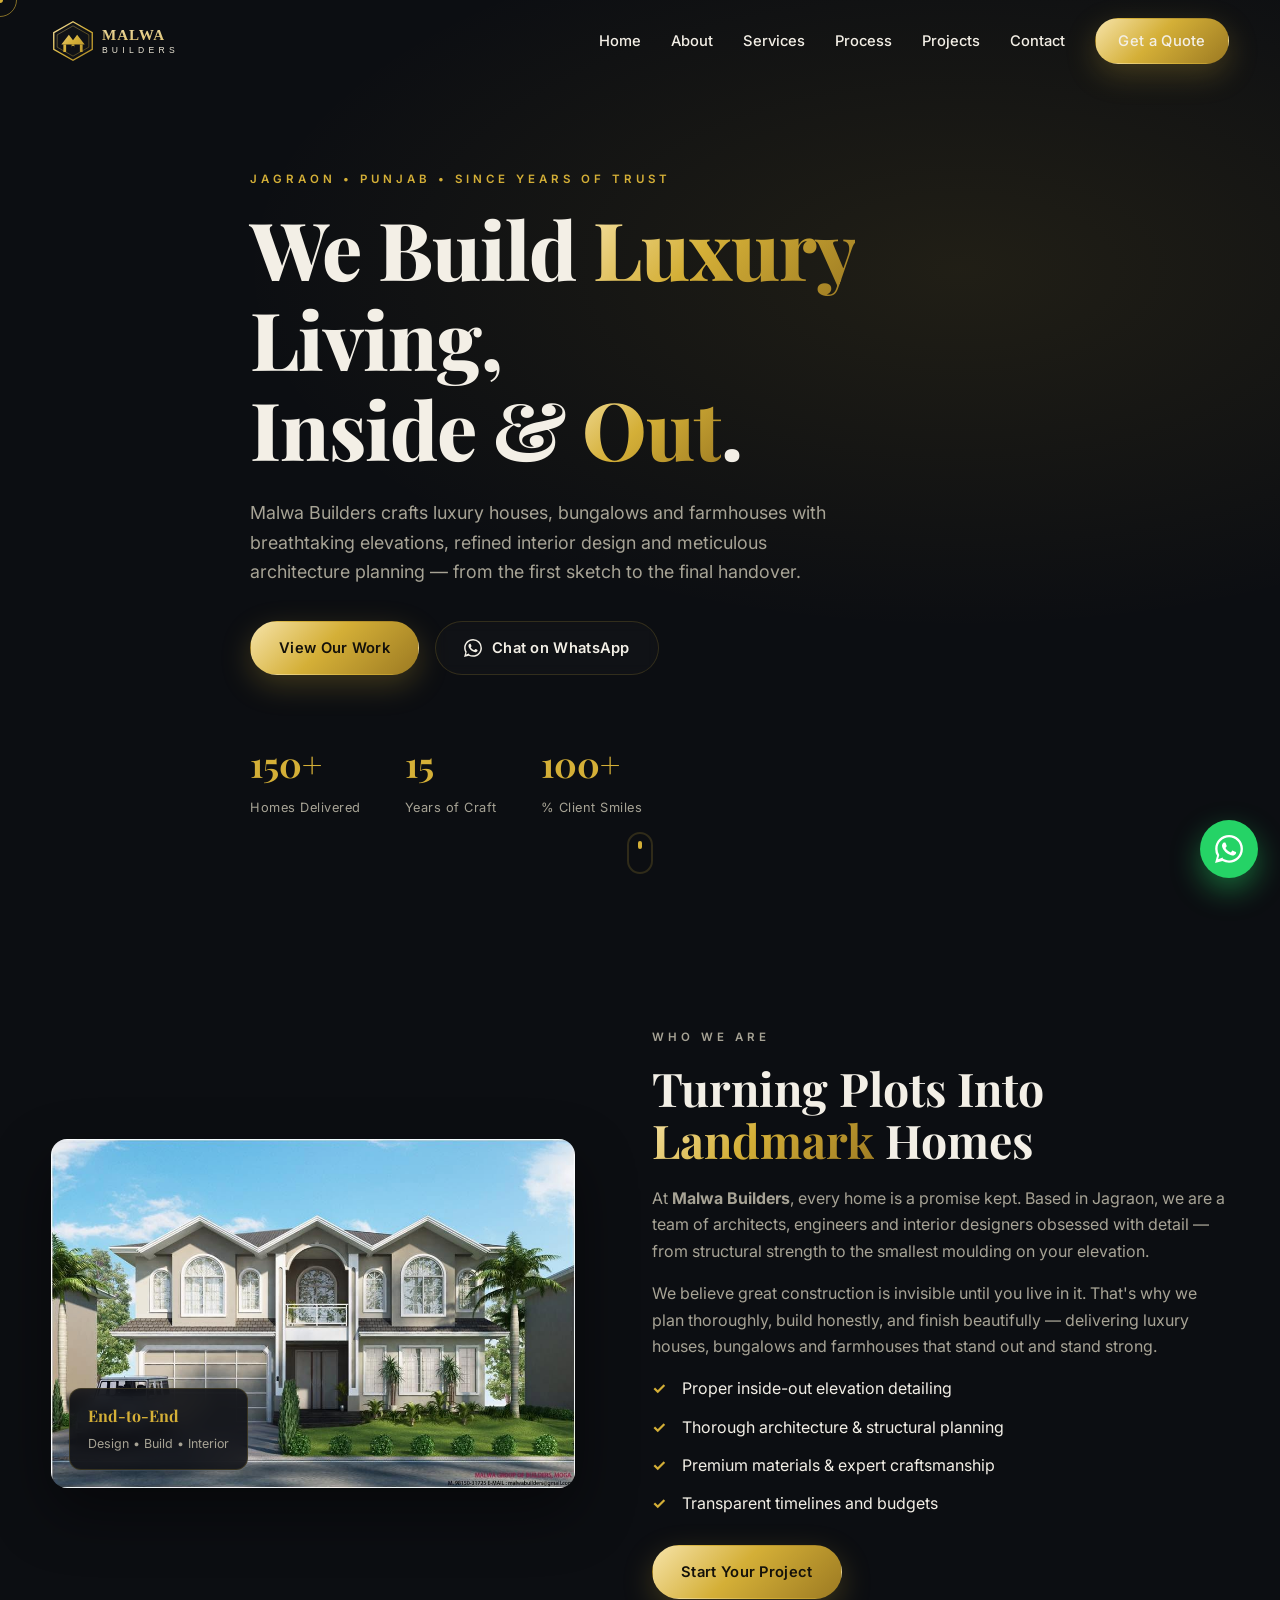
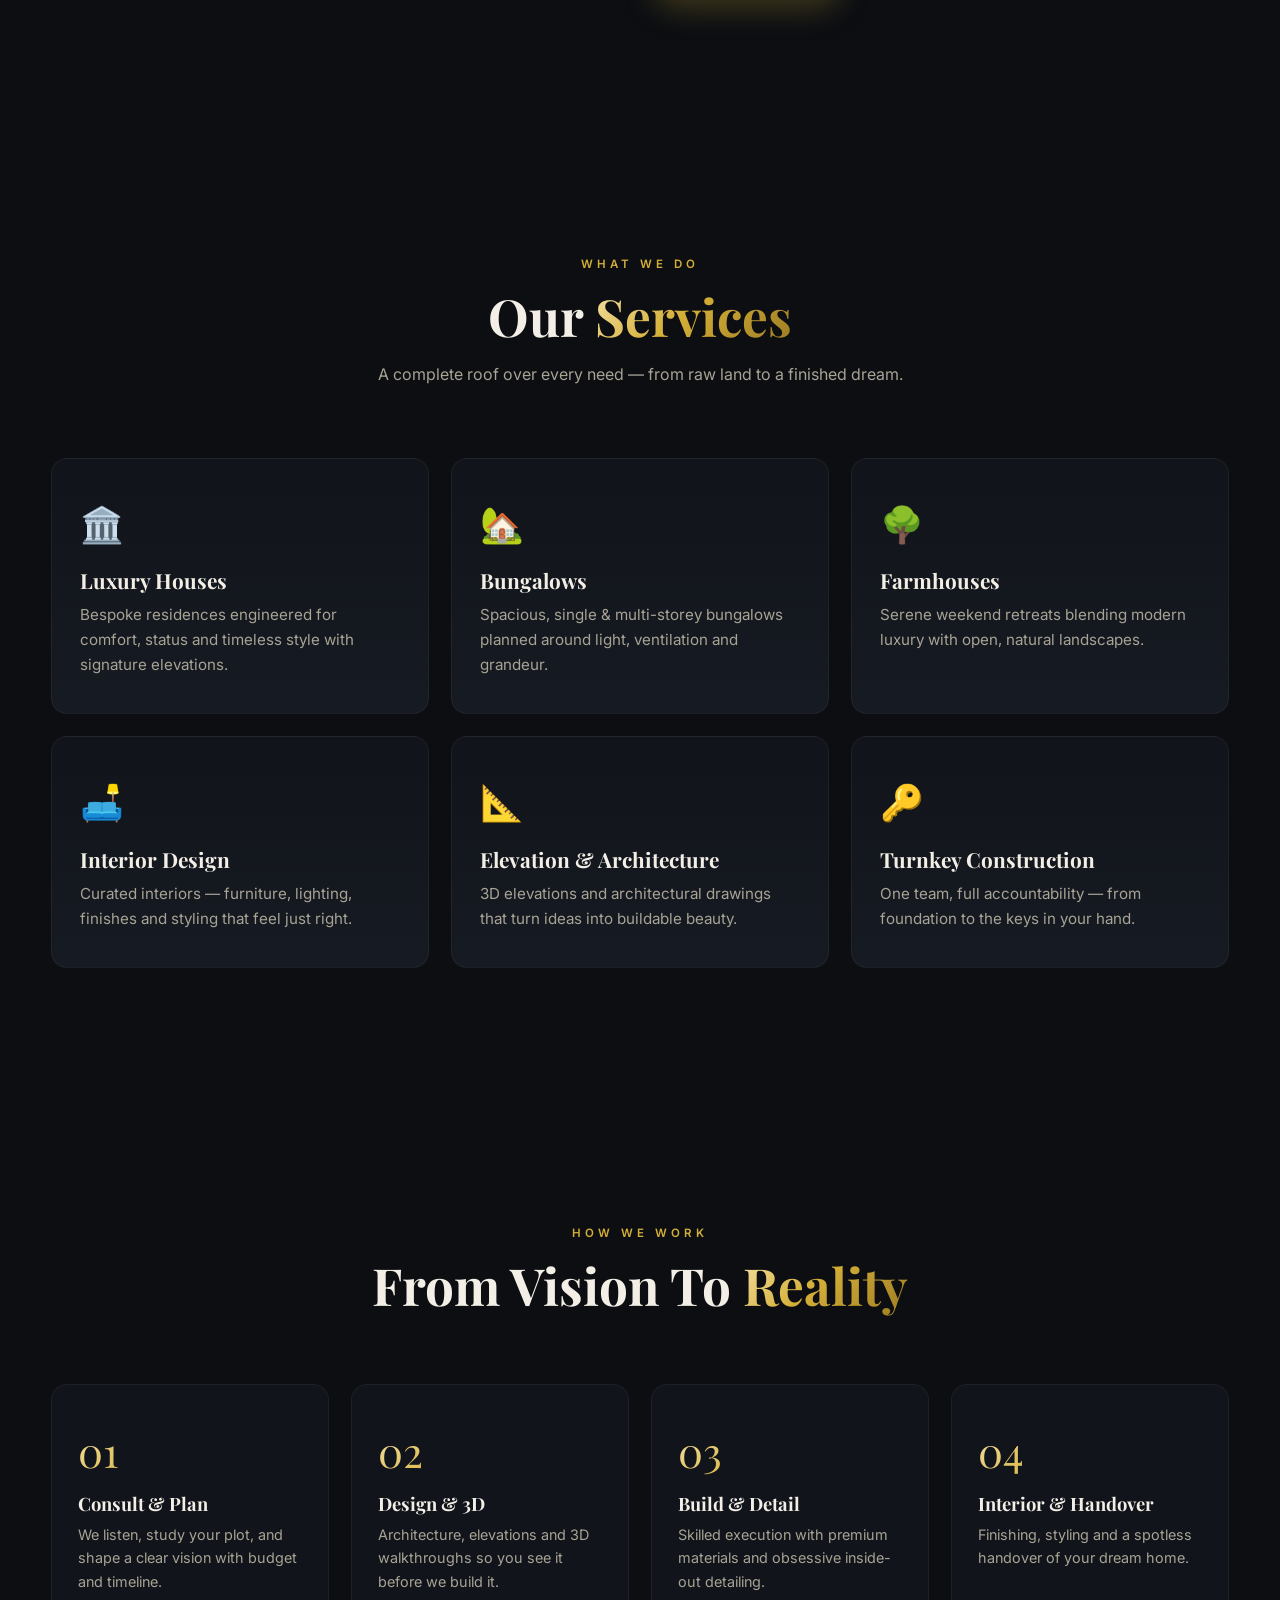
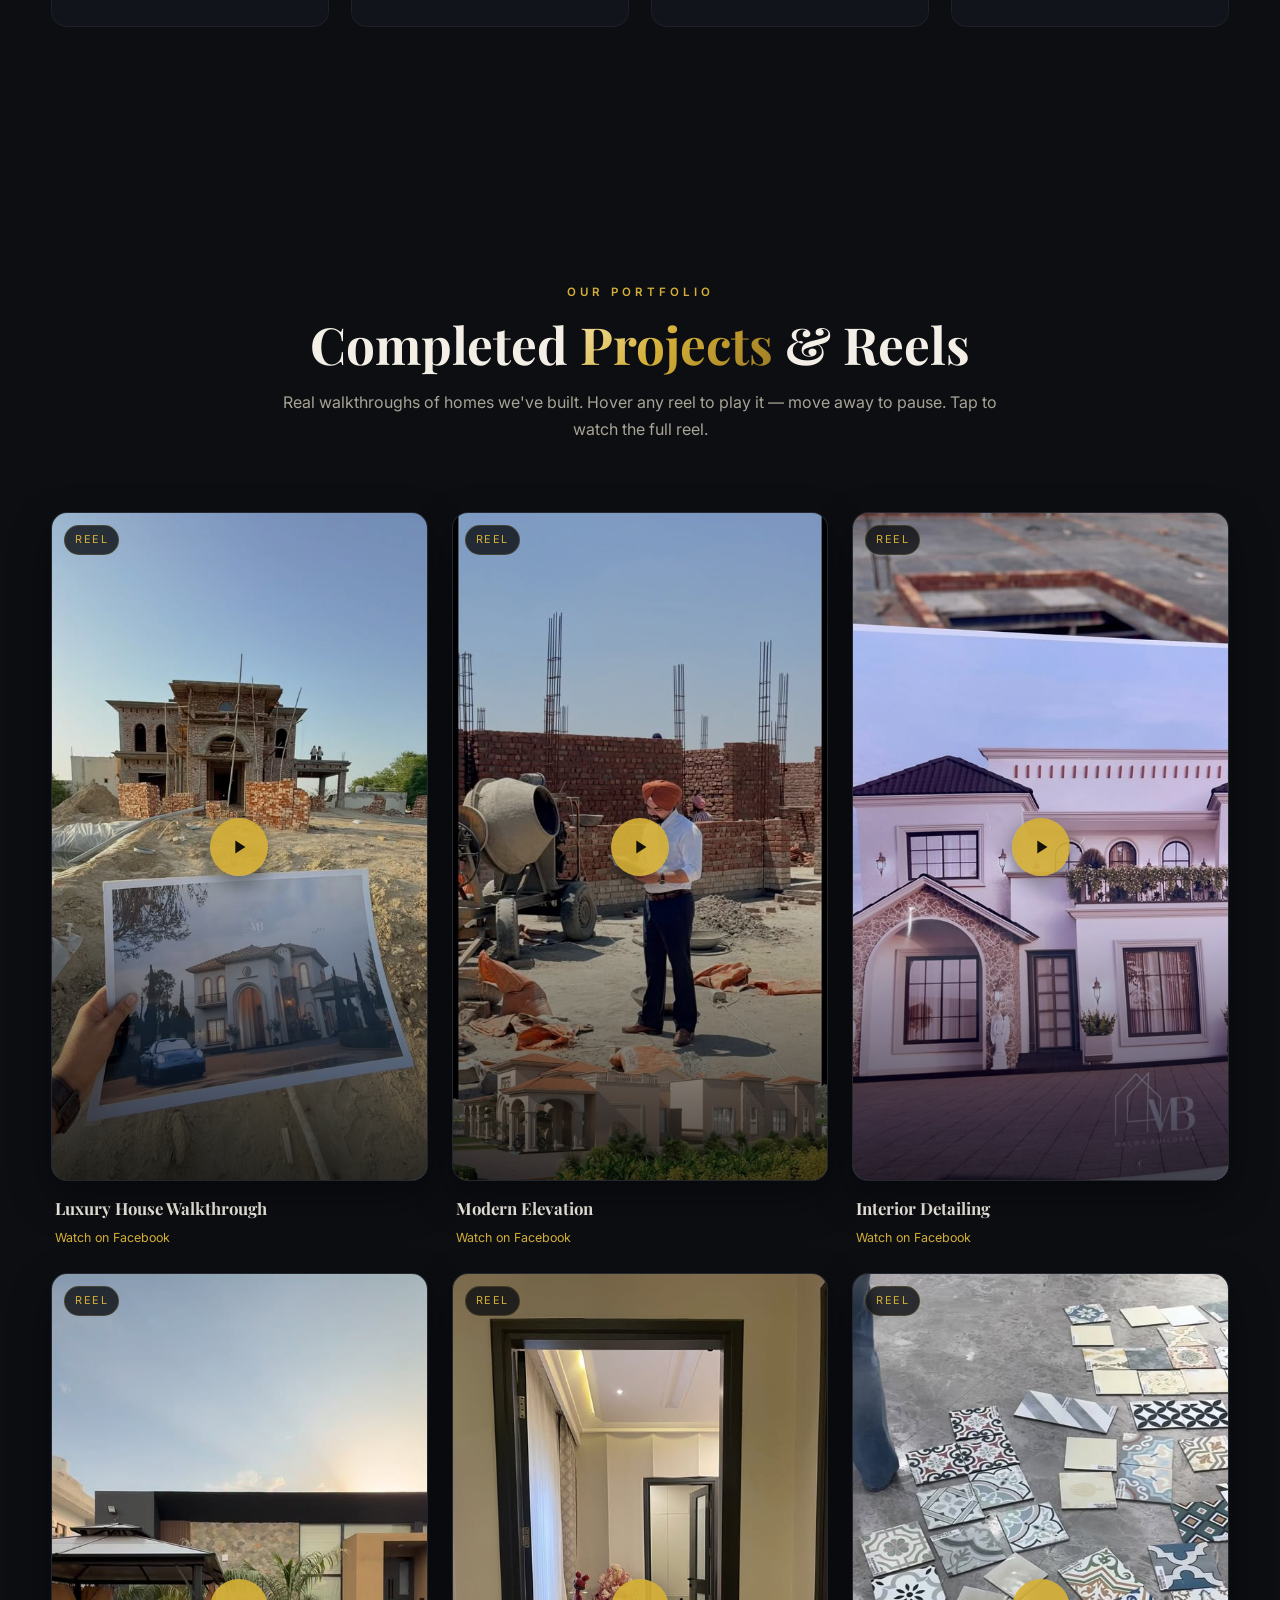
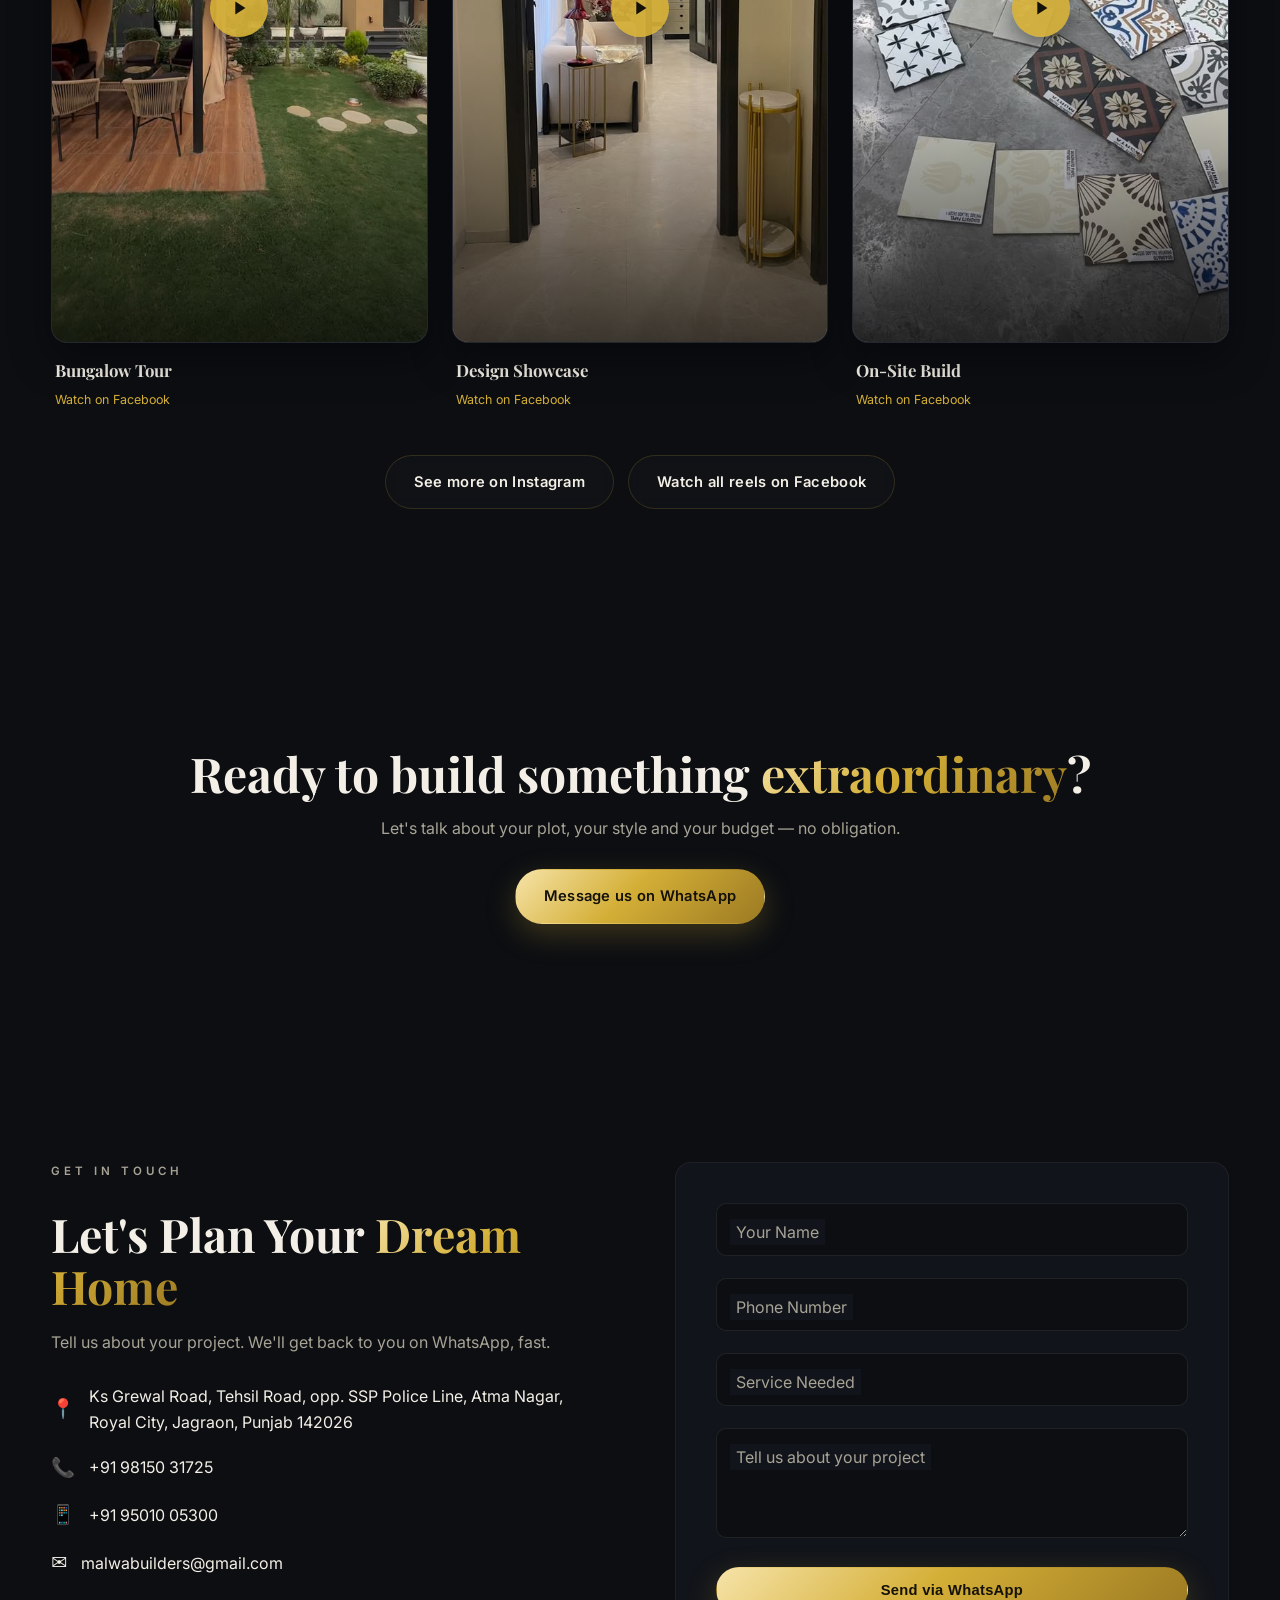
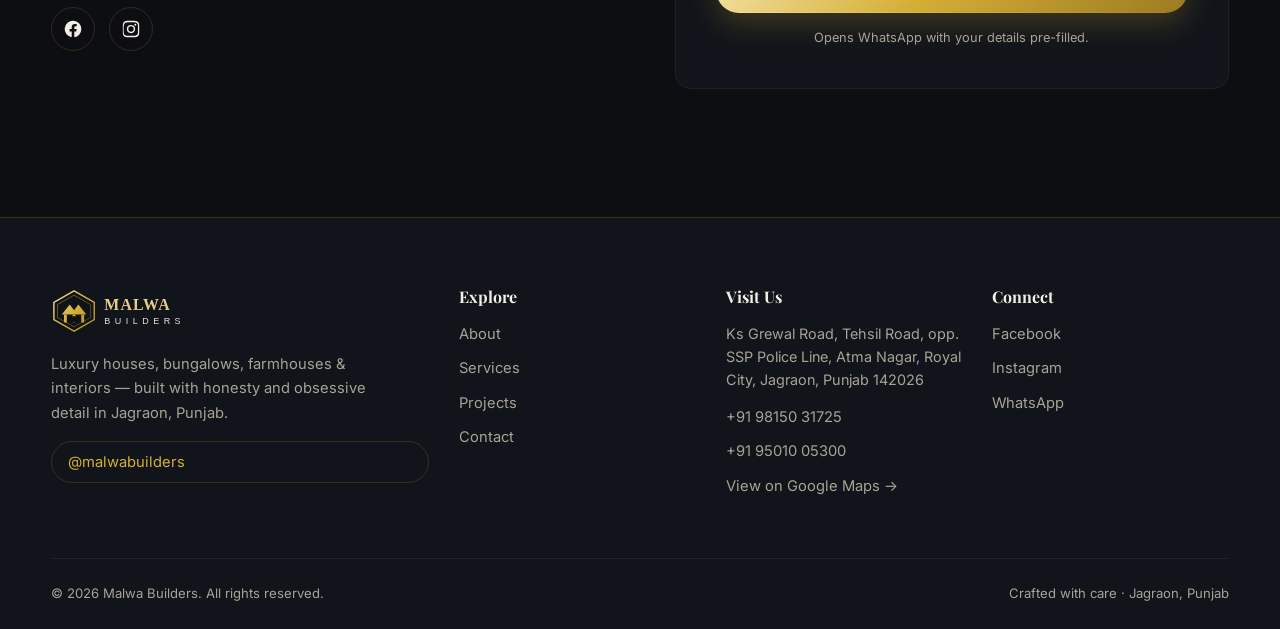
==== index.html @ 503e6a32 "website" ====
<!DOCTYPE html>
<html lang="en">
<head>
  <meta charset="UTF-8" />
  <meta name="viewport" content="width=device-width, initial-scale=1.0" />
  <title>Malwa Builders — Luxury Homes, Bungalows & Farmhouses | Jagraon</title>
  <meta name="description" content="Malwa Builders — premium construction company in Jagraon, Punjab. We design & build luxury houses, bungalows, farmhouses with stunning elevations, interior design and end-to-end architecture planning." />
  <meta name="keywords" content="Malwa Builders, luxury house construction, bungalows, farmhouses, interior design, elevation, architecture, Jagraon, Punjab builders" />
  <meta property="og:title" content="Malwa Builders — Luxury Homes, Bungalows & Farmhouses" />
  <meta property="og:description" content="We build luxury houses with proper inside-out elevation detailing and full architecture planning." />
  <meta property="og:type" content="website" />
  <link rel="icon" type="image/svg+xml" href="assets/favicon.svg" />

  <!-- Fonts -->
  <link rel="preconnect" href="https://fonts.googleapis.com" />
  <link rel="preconnect" href="https://fonts.gstatic.com" crossorigin />
  <link href="https://fonts.googleapis.com/css2?family=Playfair+Display:wght@500;600;700;800&family=Inter:wght@300;400;500;600;700&display=swap" rel="stylesheet" />

  <link rel="stylesheet" href="css/style.css" />
</head>
<body>

  <!-- ===== Loader ===== -->
  <div id="loader">
    <div class="loader-inner">
      <img src="assets/favicon.svg" alt="Malwa Builders" class="loader-mark" />
      <div class="loader-bar"><span></span></div>
      <p>MALWA BUILDERS</p>
    </div>
  </div>

  <!-- ===== Custom cursor ===== -->
  <div class="cursor-dot"></div>
  <div class="cursor-ring"></div>

  <!-- ===== Navbar ===== -->
  <header class="nav" id="nav">
    <div class="container nav-inner">
      <a href="#home" class="brand" aria-label="Malwa Builders home">
        <img src="assets/logo.svg" alt="Malwa Builders" />
      </a>
      <nav class="nav-links" id="navLinks">
        <a href="#home">Home</a>
        <a href="#about">About</a>
        <a href="#services">Services</a>
        <a href="#process">Process</a>
        <a href="#projects">Projects</a>
        <a href="#contact">Contact</a>
        <a href="#contact" class="btn btn-gold nav-cta">Get a Quote</a>
      </nav>
      <button class="hamburger" id="hamburger" aria-label="Open menu">
        <span></span><span></span><span></span>
      </button>
    </div>
  </header>

  <!-- ===== Hero ===== -->
  <section class="hero" id="home">
    <canvas id="heroCanvas"></canvas>
    <div class="hero-overlay"></div>
    <div class="container hero-content">
      <p class="eyebrow reveal">Jagraon • Punjab • Since years of trust</p>
      <h1 class="reveal">
        We Build <span class="gold">Luxury</span> Living,<br />
        Inside &amp; <span class="gold">Out</span>.
      </h1>
      <p class="hero-sub reveal">
        Malwa Builders crafts luxury houses, bungalows and farmhouses with
        breathtaking elevations, refined interior design and meticulous
        architecture planning — from the first sketch to the final handover.
      </p>
      <div class="hero-actions reveal">
        <a href="#projects" class="btn btn-gold">View Our Work</a>
        <a id="heroWhatsapp" class="btn btn-ghost" href="#">
          <svg viewBox="0 0 24 24" width="18" height="18" fill="currentColor"><path d="M.057 24l1.687-6.163a11.867 11.867 0 01-1.587-5.945C.16 5.335 5.495 0 12.05 0a11.82 11.82 0 018.413 3.488 11.82 11.82 0 013.48 8.414c-.003 6.557-5.338 11.892-11.893 11.892a11.9 11.9 0 01-5.688-1.448L.057 24zm6.597-3.807c1.676.995 3.276 1.591 5.392 1.592 5.448 0 9.886-4.434 9.889-9.885.002-5.462-4.415-9.89-9.881-9.892-5.452 0-9.887 4.434-9.889 9.884a9.86 9.86 0 001.51 5.26l-.999 3.648 3.978-1.515zm11.387-5.464c-.074-.124-.272-.198-.57-.347-.297-.149-1.758-.868-2.031-.967-.272-.099-.47-.149-.669.149-.198.297-.768.967-.941 1.165-.173.198-.347.223-.644.074-.297-.149-1.255-.462-2.39-1.475-.883-.788-1.48-1.761-1.653-2.059-.173-.297-.018-.458.13-.606.134-.133.297-.347.446-.521.151-.172.2-.296.3-.495.099-.198.05-.372-.025-.521-.075-.148-.669-1.611-.916-2.206-.242-.579-.487-.501-.669-.51l-.57-.01c-.198 0-.52.074-.792.372s-1.04 1.016-1.04 2.479 1.065 2.876 1.213 3.074c.149.198 2.096 3.2 5.077 4.487.709.306 1.262.489 1.694.626.712.226 1.36.194 1.872.118.571-.085 1.758-.719 2.006-1.413.248-.695.248-1.29.173-1.414z"/></svg>
          Chat on WhatsApp
        </a>
      </div>
      <div class="hero-stats reveal">
        <div><strong data-count="150">0</strong><span>Homes Delivered</span></div>
        <div><strong data-count="15">0</strong><span>Years of Craft</span></div>
        <div><strong data-count="100">0</strong><span>% Client Smiles</span></div>
      </div>
    </div>
    <a href="#about" class="scroll-cue" aria-label="Scroll down"><span></span></a>
  </section>

  <!-- ===== About ===== -->
  <section class="about section" id="about">
    <div class="container about-grid">
      <div class="about-visual reveal">
        <img src="assets/projects/project1.jpg" alt="Luxury home built by Malwa Builders" loading="lazy" />
        <div class="about-badge">
          <strong>End-to-End</strong>
          <span>Design • Build • Interior</span>
        </div>
      </div>
      <div class="about-copy">
        <p class="eyebrow reveal">Who We Are</p>
        <h2 class="reveal">Turning Plots Into <span class="gold">Landmark</span> Homes</h2>
        <p class="reveal">
          At <strong>Malwa Builders</strong>, every home is a promise kept. Based
          in Jagraon, we are a team of architects, engineers and interior
          designers obsessed with detail — from structural strength to the
          smallest moulding on your elevation.
        </p>
        <p class="reveal">
          We believe great construction is invisible until you live in it. That's
          why we plan thoroughly, build honestly, and finish beautifully —
          delivering luxury houses, bungalows and farmhouses that stand out and
          stand strong.
        </p>
        <ul class="about-list reveal">
          <li>Proper inside-out elevation detailing</li>
          <li>Thorough architecture &amp; structural planning</li>
          <li>Premium materials &amp; expert craftsmanship</li>
          <li>Transparent timelines and budgets</li>
        </ul>
        <a href="#contact" class="btn btn-gold reveal">Start Your Project</a>
      </div>
    </div>
  </section>

  <!-- ===== Services ===== -->
  <section class="services section" id="services">
    <div class="container">
      <div class="section-head">
        <p class="eyebrow reveal">What We Do</p>
        <h2 class="reveal">Our <span class="gold">Services</span></h2>
        <p class="section-lead reveal">A complete roof over every need — from raw land to a finished dream.</p>
      </div>
      <div class="cards">
        <article class="card reveal">
          <div class="card-icon">🏛️</div>
          <h3>Luxury Houses</h3>
          <p>Bespoke residences engineered for comfort, status and timeless style with signature elevations.</p>
        </article>
        <article class="card reveal">
          <div class="card-icon">🏡</div>
          <h3>Bungalows</h3>
          <p>Spacious, single & multi-storey bungalows planned around light, ventilation and grandeur.</p>
        </article>
        <article class="card reveal">
          <div class="card-icon">🌳</div>
          <h3>Farmhouses</h3>
          <p>Serene weekend retreats blending modern luxury with open, natural landscapes.</p>
        </article>
        <article class="card reveal">
          <div class="card-icon">🛋️</div>
          <h3>Interior Design</h3>
          <p>Curated interiors — furniture, lighting, finishes and styling that feel just right.</p>
        </article>
        <article class="card reveal">
          <div class="card-icon">📐</div>
          <h3>Elevation &amp; Architecture</h3>
          <p>3D elevations and architectural drawings that turn ideas into buildable beauty.</p>
        </article>
        <article class="card reveal">
          <div class="card-icon">🔑</div>
          <h3>Turnkey Construction</h3>
          <p>One team, full accountability — from foundation to the keys in your hand.</p>
        </article>
      </div>
    </div>
  </section>

  <!-- ===== Process ===== -->
  <section class="process section" id="process">
    <div class="container">
      <div class="section-head">
        <p class="eyebrow reveal">How We Work</p>
        <h2 class="reveal">From Vision To <span class="gold">Reality</span></h2>
      </div>
      <div class="timeline">
        <div class="step reveal"><span class="step-no">01</span><h3>Consult &amp; Plan</h3><p>We listen, study your plot, and shape a clear vision with budget and timeline.</p></div>
        <div class="step reveal"><span class="step-no">02</span><h3>Design &amp; 3D</h3><p>Architecture, elevations and 3D walkthroughs so you see it before we build it.</p></div>
        <div class="step reveal"><span class="step-no">03</span><h3>Build &amp; Detail</h3><p>Skilled execution with premium materials and obsessive inside-out detailing.</p></div>
        <div class="step reveal"><span class="step-no">04</span><h3>Interior &amp; Handover</h3><p>Finishing, styling and a spotless handover of your dream home.</p></div>
      </div>
    </div>
  </section>

  <!-- ===== Projects ===== -->
  <section class="projects section" id="projects">
    <div class="container">
      <div class="section-head">
        <p class="eyebrow reveal">Our Portfolio</p>
        <h2 class="reveal">Completed <span class="gold">Projects</span> &amp; Reels</h2>
        <p class="section-lead reveal">Real walkthroughs of homes we've built. Hover any reel to play it — move away to pause. Tap to watch the full reel.</p>
      </div>
      <div class="reels" id="reels"><!-- populated by js/main.js --></div>
      <div class="projects-cta reveal">
        <a id="instaBtn" class="btn btn-ghost" href="#" target="_blank" rel="noopener">
          See more on Instagram
        </a>
        <a id="fbReelsBtn" class="btn btn-ghost" href="#" target="_blank" rel="noopener">
          Watch all reels on Facebook
        </a>
      </div>
    </div>
  </section>

  <!-- ===== Why Us / CTA banner ===== -->
  <section class="cta-banner">
    <div class="container cta-inner reveal">
      <h2>Ready to build something <span class="gold">extraordinary</span>?</h2>
      <p>Let's talk about your plot, your style and your budget — no obligation.</p>
      <a id="bannerWhatsapp" class="btn btn-gold" href="#">Message us on WhatsApp</a>
    </div>
  </section>

  <!-- ===== Contact ===== -->
  <section class="contact section" id="contact">
    <div class="container contact-grid">
      <div class="contact-copy">
        <p class="eyebrow reveal">Get In Touch</p>
        <h2 class="reveal">Let's Plan Your <span class="gold">Dream Home</span></h2>
        <p class="reveal">Tell us about your project. We'll get back to you on WhatsApp, fast.</p>
        <ul class="contact-info reveal">
          <li><span>📍</span> <a id="locLink" target="_blank" rel="noopener" href="#">Jagraon, Punjab, India</a></li>
          <li><span>📞</span> <a id="phoneLink" href="#">+91 98150 31725</a></li>
          <li><span>📱</span> <a id="phoneLinkAlt" href="#">+91 95010 05300</a></li>
          <li><span>✉️</span> <a id="emailLink" href="#">malwabuilders@gmail.com</a></li>
        </ul>
        <div class="socials reveal">
          <a id="fbLink" href="#" target="_blank" rel="noopener" aria-label="Facebook">
            <svg viewBox="0 0 24 24" width="20" height="20" fill="currentColor"><path d="M22 12a10 10 0 10-11.56 9.88v-6.99H7.9V12h2.54V9.8c0-2.5 1.49-3.89 3.78-3.89 1.09 0 2.24.2 2.24.2v2.46h-1.26c-1.24 0-1.63.77-1.63 1.56V12h2.78l-.44 2.89h-2.34v6.99A10 10 0 0022 12z"/></svg>
          </a>
          <a id="igLink" href="#" target="_blank" rel="noopener" aria-label="Instagram">
            <svg viewBox="0 0 24 24" width="20" height="20" fill="currentColor"><path d="M12 2.2c3.2 0 3.6 0 4.9.07 1.17.05 1.8.25 2.23.41.56.22.96.48 1.38.9.42.42.68.82.9 1.38.16.42.36 1.06.41 2.23.06 1.27.07 1.65.07 4.86s0 3.6-.07 4.86c-.05 1.17-.25 1.8-.41 2.23-.22.56-.48.96-.9 1.38-.42.42-.82.68-1.38.9-.42.16-1.06.36-2.23.41-1.27.06-1.65.07-4.9.07s-3.63 0-4.9-.07c-1.17-.05-1.8-.25-2.23-.41a3.7 3.7 0 01-1.38-.9 3.7 3.7 0 01-.9-1.38c-.16-.42-.36-1.06-.41-2.23C2.21 15.6 2.2 15.2 2.2 12s0-3.6.07-4.86c.05-1.17.25-1.8.41-2.23.22-.56.48-.96.9-1.38.42-.42.82-.68 1.38-.9.42-.16 1.06-.36 2.23-.41C8.4 2.21 8.8 2.2 12 2.2zm0 1.8c-3.15 0-3.5.01-4.74.07-.9.04-1.38.19-1.7.32-.43.16-.74.36-1.06.68-.32.32-.52.63-.68 1.06-.13.32-.28.8-.32 1.7C3.21 9.05 3.2 9.4 3.2 12s.01 2.95.07 4.19c.04.9.19 1.38.32 1.7.16.43.36.74.68 1.06.32.32.63.52 1.06.68.32.13.8.28 1.7.32 1.24.06 1.59.07 4.74.07s3.5-.01 4.74-.07c.9-.04 1.38-.19 1.7-.32.43-.16.74-.36 1.06-.68.32-.32.52-.63.68-1.06.13-.32.28-.8.32-1.7.06-1.24.07-1.59.07-4.19s-.01-2.95-.07-4.19c-.04-.9-.19-1.38-.32-1.7a2.85 2.85 0 00-.68-1.06 2.85 2.85 0 00-1.06-.68c-.32-.13-.8-.28-1.7-.32C15.5 4.01 15.15 4 12 4zm0 3.06A4.94 4.94 0 1112 17a4.94 4.94 0 010-9.88zm0 8.14A3.2 3.2 0 1012 8.8a3.2 3.2 0 000 6.4zm6.3-8.34a1.15 1.15 0 11-2.3 0 1.15 1.15 0 012.3 0z"/></svg>
          </a>
        </div>
      </div>

      <form class="contact-form reveal" id="contactForm">
        <div class="field">
          <input type="text" id="cName" name="name" placeholder=" " required />
          <label for="cName">Your Name</label>
        </div>
        <div class="field">
          <input type="tel" id="cPhone" name="phone" placeholder=" " required />
          <label for="cPhone">Phone Number</label>
        </div>
        <div class="field">
          <select id="cService" name="service" required>
            <option value="" disabled selected hidden></option>
            <option>Luxury House</option>
            <option>Bungalow</option>
            <option>Farmhouse</option>
            <option>Interior Design</option>
            <option>Elevation / Architecture</option>
            <option>Other</option>
          </select>
          <label for="cService" class="select-label">Service Needed</label>
        </div>
        <div class="field">
          <textarea id="cMsg" name="message" rows="4" placeholder=" "></textarea>
          <label for="cMsg">Tell us about your project</label>
        </div>
        <button type="submit" class="btn btn-gold btn-block">
          Send via WhatsApp
        </button>
        <p class="form-note">Opens WhatsApp with your details pre-filled.</p>
      </form>
    </div>
  </section>

  <!-- ===== Footer ===== -->
  <footer class="footer">
    <div class="container footer-grid">
      <div>
        <img src="assets/logo.svg" alt="Malwa Builders" class="footer-logo" />
        <p>Luxury houses, bungalows, farmhouses & interiors — built with honesty and obsessive detail in Jagraon, Punjab.</p>
        <a id="igLinkFooter" class="footer-social-pill" href="#" target="_blank" rel="noopener">@malwabuilders</a>
      </div>
      <div>
        <h4>Explore</h4>
        <a href="#about">About</a>
        <a href="#services">Services</a>
        <a href="#projects">Projects</a>
        <a href="#contact">Contact</a>
      </div>
      <div>
        <h4>Visit Us</h4>
        <address id="footerAddress">Ks Grewal Road, Tehsil Road, opp. SSP Police Line, Atma Nagar, Royal City, Jagraon, Punjab 142026</address>
        <a id="footerPhone" href="#">+91 98150 31725</a>
        <a id="footerPhoneAlt" href="#">+91 95010 05300</a>
        <a id="footerMap" href="#" target="_blank" rel="noopener">View on Google Maps →</a>
      </div>
      <div>
        <h4>Connect</h4>
        <a id="fbLink2" href="#" target="_blank" rel="noopener">Facebook</a>
        <a id="igLink2" href="#" target="_blank" rel="noopener">Instagram</a>
        <a id="waLink2" href="#">WhatsApp</a>
      </div>
    </div>
    <div class="container footer-bottom">
      <p>© <span id="year"></span> Malwa Builders. All rights reserved.</p>
      <p>Crafted with care · Jagraon, Punjab</p>
    </div>
  </footer>

  <!-- ===== Floating WhatsApp ===== -->
  <a id="floatWhatsapp" class="float-wa" href="#" aria-label="Chat on WhatsApp" target="_blank" rel="noopener">
    <svg viewBox="0 0 24 24" width="28" height="28" fill="currentColor"><path d="M.057 24l1.687-6.163a11.867 11.867 0 01-1.587-5.945C.16 5.335 5.495 0 12.05 0a11.82 11.82 0 018.413 3.488 11.82 11.82 0 013.48 8.414c-.003 6.557-5.338 11.892-11.893 11.892a11.9 11.9 0 01-5.688-1.448L.057 24zm6.597-3.807c1.676.995 3.276 1.591 5.392 1.592 5.448 0 9.886-4.434 9.889-9.885.002-5.462-4.415-9.89-9.881-9.892-5.452 0-9.887 4.434-9.889 9.884a9.86 9.86 0 001.51 5.26l-.999 3.648 3.978-1.515zm11.387-5.464c-.074-.124-.272-.198-.57-.347-.297-.149-1.758-.868-2.031-.967-.272-.099-.47-.149-.669.149-.198.297-.768.967-.941 1.165-.173.198-.347.223-.644.074-.297-.149-1.255-.462-2.39-1.475-.883-.788-1.48-1.761-1.653-2.059-.173-.297-.018-.458.13-.606.134-.133.297-.347.446-.521.151-.172.2-.296.3-.495.099-.198.05-.372-.025-.521-.075-.148-.669-1.611-.916-2.206-.242-.579-.487-.501-.669-.51l-.57-.01c-.198 0-.52.074-.792.372s-1.04 1.016-1.04 2.479 1.065 2.876 1.213 3.074c.149.198 2.096 3.2 5.077 4.487.709.306 1.262.489 1.694.626.712.226 1.36.194 1.872.118.571-.085 1.758-.719 2.006-1.413.248-.695.248-1.29.173-1.414z"/></svg>
  </a>

  <!-- ===== Lightbox ===== -->
  <div class="lightbox" id="lightbox" aria-hidden="true">
    <button class="lb-close" id="lbClose" aria-label="Close">&times;</button>
    <img id="lbImg" src="" alt="" />
  </div>

  <!-- Scripts -->
  <script src="https://cdnjs.cloudflare.com/ajax/libs/three.js/r128/three.min.js"></script>
  <script src="https://cdnjs.cloudflare.com/ajax/libs/gsap/3.12.5/gsap.min.js"></script>
  <script src="https://cdnjs.cloudflare.com/ajax/libs/gsap/3.12.5/ScrollTrigger.min.js"></script>
  <script src="js/config.js"></script>
  <script src="js/main.js"></script>
</body>
</html>
---- css/style.css ----
/* =====================================================================
   MALWA BUILDERS — STYLESHEET
   ===================================================================== */
:root {
  --bg: #0c0e12;
  --bg-2: #11141a;
  --bg-3: #161a22;
  --ink: #f3efe6;
  --muted: #a7a395;
  --gold: #d4af37;
  --gold-soft: #e7cd77;
  --gold-grad: linear-gradient(135deg, #f6e3a8 0%, #d4af37 45%, #9c7a22 100%);
  --line: rgba(212, 175, 55, 0.18);
  --radius: 16px;
  --serif: "Playfair Display", Georgia, serif;
  --sans: "Inter", system-ui, sans-serif;
  --shadow: 0 24px 60px rgba(0, 0, 0, 0.45);
}

* { margin: 0; padding: 0; box-sizing: border-box; }

html { scroll-behavior: smooth; }

body {
  font-family: var(--sans);
  background: var(--bg);
  color: var(--ink);
  line-height: 1.65;
  overflow-x: hidden;
  -webkit-font-smoothing: antialiased;
}

img { max-width: 100%; display: block; }
a { color: inherit; text-decoration: none; }

.container { width: min(1180px, 92%); margin-inline: auto; }
.section { padding: clamp(70px, 10vw, 130px) 0; position: relative; }

h1, h2, h3, h4 { font-family: var(--serif); line-height: 1.12; font-weight: 700; }
.gold {
  background: var(--gold-grad);
  -webkit-background-clip: text; background-clip: text;
  -webkit-text-fill-color: transparent; color: transparent;
}

.eyebrow {
  text-transform: uppercase;
  letter-spacing: 4px;
  font-size: 0.72rem;
  color: var(--gold);
  font-weight: 600;
  margin-bottom: 14px;
}

.section-head { text-align: center; max-width: 720px; margin: 0 auto clamp(40px, 6vw, 70px); }
.section-head h2 { font-size: clamp(2rem, 4.5vw, 3.2rem); }
.section-lead { color: var(--muted); margin-top: 16px; }

/* ===== Buttons ===== */
.btn {
  display: inline-flex; align-items: center; gap: 10px;
  padding: 14px 28px; border-radius: 50px;
  font-weight: 600; font-size: 0.92rem; letter-spacing: 0.3px;
  cursor: pointer; border: 1px solid transparent;
  transition: transform .35s cubic-bezier(.2,.8,.2,1), box-shadow .35s, background .35s, color .35s;
  white-space: nowrap;
}
.btn-gold {
  background: var(--gold-grad); color: #14110a;
  box-shadow: 0 10px 30px rgba(212,175,55,.25);
}
.btn-gold:hover { transform: translateY(-3px); box-shadow: 0 16px 40px rgba(212,175,55,.4); }
.btn-ghost {
  border-color: var(--line); color: var(--ink);
  background: rgba(255,255,255,0.02); backdrop-filter: blur(6px);
}
.btn-ghost:hover { border-color: var(--gold); color: var(--gold); transform: translateY(-3px); }
.btn-block { width: 100%; justify-content: center; }

/* ===== Loader ===== */
#loader {
  position: fixed; inset: 0; z-index: 9999;
  background: var(--bg); display: grid; place-items: center;
  transition: opacity .6s ease, visibility .6s;
}
#loader.hidden { opacity: 0; visibility: hidden; }
.loader-inner { text-align: center; }
.loader-mark { width: 64px; margin: 0 auto 22px; animation: floaty 2s ease-in-out infinite; }
.loader-bar { width: 180px; height: 3px; background: rgba(255,255,255,.08); border-radius: 4px; overflow: hidden; margin: 0 auto; }
.loader-bar span { display: block; height: 100%; width: 0; background: var(--gold-grad); animation: load 1.4s ease forwards; }
.loader-inner p { margin-top: 18px; letter-spacing: 6px; font-size: .75rem; color: var(--muted); }
@keyframes load { to { width: 100%; } }
@keyframes floaty { 0%,100%{ transform: translateY(0);} 50%{ transform: translateY(-10px);} }

/* ===== Custom cursor ===== */
.cursor-dot, .cursor-ring { position: fixed; top: 0; left: 0; border-radius: 50%; pointer-events: none; z-index: 9998; transform: translate(-50%, -50%); }
.cursor-dot { width: 6px; height: 6px; background: var(--gold); }
.cursor-ring { width: 34px; height: 34px; border: 1px solid var(--gold); transition: transform .18s ease, opacity .3s; opacity: .6; }
.cursor-ring.grow { transform: translate(-50%, -50%) scale(1.8); opacity: 1; }
@media (hover: none) { .cursor-dot, .cursor-ring { display: none; } }

/* ===== Navbar ===== */
.nav {
  position: fixed; top: 0; left: 0; right: 0; z-index: 900;
  padding: 18px 0; transition: background .4s, padding .4s, box-shadow .4s;
}
.nav.scrolled {
  background: rgba(12,14,18,.82); backdrop-filter: blur(14px);
  padding: 12px 0; box-shadow: 0 10px 30px rgba(0,0,0,.4);
  border-bottom: 1px solid var(--line);
}
.nav-inner { display: flex; align-items: center; justify-content: space-between; }
.brand img { height: 44px; }
.nav-links { display: flex; align-items: center; gap: 30px; }
.nav-links a { font-size: .92rem; font-weight: 500; color: var(--ink); position: relative; transition: color .3s; }
.nav-links a:not(.btn)::after {
  content: ""; position: absolute; left: 0; bottom: -6px; height: 2px; width: 0;
  background: var(--gold-grad); transition: width .3s;
}
.nav-links a:not(.btn):hover { color: var(--gold); }
.nav-links a:not(.btn):hover::after { width: 100%; }
.nav-cta { padding: 10px 22px; }
.hamburger { display: none; flex-direction: column; gap: 5px; background: none; border: 0; cursor: pointer; padding: 6px; }
.hamburger span { width: 26px; height: 2px; background: var(--ink); transition: .3s; }
.hamburger.open span:nth-child(1) { transform: translateY(7px) rotate(45deg); }
.hamburger.open span:nth-child(2) { opacity: 0; }
.hamburger.open span:nth-child(3) { transform: translateY(-7px) rotate(-45deg); }

/* ===== Hero ===== */
.hero { position: relative; min-height: 100vh; display: flex; align-items: center; overflow: hidden; }
#heroCanvas { position: absolute; inset: 0; width: 100%; height: 100%; z-index: 0; }
.hero-overlay {
  position: absolute; inset: 0; z-index: 1;
  background:
    radial-gradient(1200px 600px at 75% 30%, rgba(212,175,55,.10), transparent 60%),
    linear-gradient(180deg, rgba(12,14,18,.55) 0%, rgba(12,14,18,.78) 60%, var(--bg) 100%);
}
.hero-content { position: relative; z-index: 2; padding-top: 90px; max-width: 780px; }
.hero h1 { font-size: clamp(2.6rem, 7vw, 5rem); font-weight: 800; letter-spacing: -1px; }
.hero-sub { color: var(--muted); font-size: clamp(1rem, 1.4vw, 1.15rem); margin: 26px 0 34px; max-width: 580px; }
.hero-actions { display: flex; gap: 16px; flex-wrap: wrap; }
.hero-stats { display: flex; gap: 44px; margin-top: 60px; flex-wrap: wrap; }
.hero-stats strong { font-family: var(--serif); font-size: 2.2rem; color: var(--gold); display: block; }
.hero-stats span { font-size: .8rem; color: var(--muted); letter-spacing: .5px; }

.scroll-cue { position: absolute; bottom: 26px; left: 50%; transform: translateX(-50%); z-index: 3; width: 26px; height: 42px; border: 2px solid var(--line); border-radius: 14px; display: grid; justify-items: center; }
.scroll-cue span { width: 4px; height: 8px; background: var(--gold); border-radius: 2px; margin-top: 7px; animation: scrolldot 1.6s infinite; }
@keyframes scrolldot { 0%{ transform: translateY(0); opacity:1;} 70%{ transform: translateY(14px); opacity:0;} 100%{opacity:0;} }

/* ===== About ===== */
.about-grid { display: grid; grid-template-columns: 1fr 1.1fr; gap: clamp(36px, 6vw, 80px); align-items: center; }
.about-visual { position: relative; border-radius: var(--radius); overflow: hidden; box-shadow: var(--shadow); }
.about-visual img { width: 100%; height: 100%; object-fit: cover; transition: transform 1.2s ease; }
.about-visual:hover img { transform: scale(1.06); }
.about-badge {
  position: absolute; left: 18px; bottom: 18px; background: rgba(12,14,18,.85);
  backdrop-filter: blur(8px); border: 1px solid var(--line); border-radius: 12px; padding: 14px 18px;
}
.about-badge strong { display: block; color: var(--gold); font-family: var(--serif); }
.about-badge span { font-size: .78rem; color: var(--muted); }
.about-copy h2 { font-size: clamp(1.9rem, 4vw, 2.9rem); margin-bottom: 18px; }
.about-copy p { color: var(--muted); margin-bottom: 16px; }
.about-list { list-style: none; margin: 8px 0 28px; display: grid; gap: 12px; }
.about-list li { position: relative; padding-left: 30px; color: var(--ink); }
.about-list li::before { content: "✓"; position: absolute; left: 0; color: var(--gold); font-weight: 700; }

/* ===== Services ===== */
.cards { display: grid; grid-template-columns: repeat(3, 1fr); gap: 22px; }
.card {
  background: linear-gradient(180deg, var(--bg-2), var(--bg-3));
  border: 1px solid rgba(255,255,255,.05); border-radius: var(--radius);
  padding: 36px 28px; transition: transform .4s, border-color .4s, box-shadow .4s;
  position: relative; overflow: hidden;
}
.card::before {
  content: ""; position: absolute; inset: 0; border-radius: var(--radius); padding: 1px;
  background: var(--gold-grad); -webkit-mask: linear-gradient(#000 0 0) content-box, linear-gradient(#000 0 0);
  -webkit-mask-composite: xor; mask-composite: exclude; opacity: 0; transition: opacity .4s;
}
.card:hover { transform: translateY(-8px); box-shadow: var(--shadow); }
.card:hover::before { opacity: 1; }
.card-icon { font-size: 2.2rem; margin-bottom: 16px; }
.card h3 { font-size: 1.3rem; margin-bottom: 10px; }
.card p { color: var(--muted); font-size: .95rem; }

/* ===== Process ===== */
.timeline { display: grid; grid-template-columns: repeat(4, 1fr); gap: 22px; }
.step { background: var(--bg-2); border: 1px solid rgba(255,255,255,.05); border-radius: var(--radius); padding: 32px 26px; position: relative; transition: transform .4s, border-color .4s; }
.step:hover { transform: translateY(-6px); border-color: var(--line); }
.step-no { font-family: var(--serif); font-size: 2.6rem; background: var(--gold-grad); -webkit-background-clip: text; background-clip: text; color: transparent; display: block; margin-bottom: 8px; }
.step h3 { font-size: 1.15rem; margin-bottom: 8px; }
.step p { color: var(--muted); font-size: .9rem; }

/* ===== Projects ===== */
.gallery { display: grid; grid-template-columns: repeat(3, 1fr); gap: 18px; grid-auto-rows: 240px; }
.g-item { position: relative; border-radius: var(--radius); overflow: hidden; cursor: pointer; }
.g-item img { width: 100%; height: 100%; object-fit: cover; transition: transform .8s ease; }
.g-item:hover img { transform: scale(1.1); }
.g-item.tall { grid-row: span 2; }
.g-cap {
  position: absolute; inset: auto 0 0 0; padding: 40px 18px 18px;
  background: linear-gradient(transparent, rgba(0,0,0,.85)); opacity: 0; transform: translateY(10px);
  transition: opacity .4s, transform .4s;
}
.g-item:hover .g-cap { opacity: 1; transform: translateY(0); }
.g-cap strong { display: block; font-family: var(--serif); color: #fff; }
.g-cap span { font-size: .8rem; color: var(--gold); }
.projects-cta { text-align: center; margin-top: 44px; display: flex; gap: 14px; justify-content: center; flex-wrap: wrap; }

/* ===== Reels (hover to play) ===== */
.reels { display: grid; grid-template-columns: repeat(3, 1fr); gap: 24px; }
.reel { cursor: pointer; }
.reel-media {
  position: relative; border-radius: var(--radius); overflow: hidden;
  aspect-ratio: 9 / 16; background: var(--bg-3);
  border: 1px solid rgba(255,255,255,.06);
  box-shadow: 0 16px 40px rgba(0,0,0,.4);
  transition: transform .4s cubic-bezier(.2,.8,.2,1), border-color .4s, box-shadow .4s;
}
.reel:hover .reel-media { transform: translateY(-8px); border-color: var(--gold); box-shadow: 0 26px 60px rgba(0,0,0,.55); }
.reel-poster, .reel-video {
  position: absolute; inset: 0; width: 100%; height: 100%; object-fit: cover;
}
.reel-poster { z-index: 1; transition: transform 6s ease, opacity .5s ease; }
.reel:hover .reel-poster { transform: scale(1.12); }
.reel-video { z-index: 2; opacity: 0; transition: opacity .45s ease; }
.reel.playing .reel-video { opacity: 1; }
.reel-media::after {
  content: ""; position: absolute; inset: 0; z-index: 3; pointer-events: none;
  background: linear-gradient(transparent 55%, rgba(0,0,0,.7));
}
.reel-play {
  position: absolute; z-index: 4; top: 50%; left: 50%; transform: translate(-50%, -50%);
  width: 58px; height: 58px; border-radius: 50%; display: grid; place-items: center;
  background: rgba(212,175,55,.92); color: #14110a;
  box-shadow: 0 8px 24px rgba(0,0,0,.5); transition: opacity .35s, transform .35s;
}
.reel.playing .reel-play { opacity: 0; transform: translate(-50%, -50%) scale(.6); }
.reel-badge {
  position: absolute; z-index: 4; top: 12px; left: 12px;
  background: rgba(12,14,18,.8); backdrop-filter: blur(6px);
  color: var(--gold); font-size: .68rem; letter-spacing: 1.5px; text-transform: uppercase;
  padding: 5px 10px; border-radius: 50px; border: 1px solid var(--line);
}
.reel-cap { padding: 14px 4px 0; }
.reel-cap strong { font-family: var(--serif); font-size: 1.05rem; display: block; }
.reel-cap span { font-size: .78rem; color: var(--gold); }

.footer-social-pill {
  display: inline-block; margin-top: 16px; padding: 8px 16px; border-radius: 50px;
  border: 1px solid var(--line); color: var(--gold) !important; font-size: .82rem;
  transition: background .3s, color .3s;
}
.footer-social-pill:hover { background: var(--gold-grad); color: #14110a !important; }
.footer-grid address { font-style: normal; color: var(--muted); font-size: .9rem; margin-bottom: 14px; line-height: 1.6; }

/* ===== CTA banner ===== */
.cta-banner {
  background:
    linear-gradient(rgba(12,14,18,.82), rgba(12,14,18,.92)),
    url("https://images.unsplash.com/photo-1512917774080-9991f1c4c750?auto=format&fit=crop&w=1600&q=80") center/cover fixed;
  text-align: center; padding: clamp(70px, 9vw, 110px) 0;
}
.cta-inner h2 { font-size: clamp(1.8rem, 4vw, 3rem); margin-bottom: 14px; }
.cta-inner p { color: var(--muted); margin-bottom: 28px; }

/* ===== Contact ===== */
.contact-grid { display: grid; grid-template-columns: 1fr 1fr; gap: clamp(36px, 6vw, 70px); align-items: start; }
.contact-copy h2 { font-size: clamp(1.9rem, 4vw, 2.9rem); margin-bottom: 16px; }
.contact-copy > p { color: var(--muted); margin-bottom: 28px; }
.contact-info { list-style: none; display: grid; gap: 16px; margin-bottom: 28px; }
.contact-info li { display: flex; align-items: center; gap: 14px; }
.contact-info span { font-size: 1.2rem; }
.contact-info a { color: var(--ink); transition: color .3s; }
.contact-info a:hover { color: var(--gold); }
.socials { display: flex; gap: 14px; }
.socials a { width: 44px; height: 44px; display: grid; place-items: center; border: 1px solid var(--line); border-radius: 50%; color: var(--ink); transition: .3s; }
.socials a:hover { background: var(--gold-grad); color: #14110a; transform: translateY(-3px); }

.contact-form { background: var(--bg-2); border: 1px solid rgba(255,255,255,.05); border-radius: var(--radius); padding: clamp(24px, 4vw, 40px); }
.field { position: relative; margin-bottom: 22px; }
.field input, .field select, .field textarea {
  width: 100%; background: var(--bg); border: 1px solid rgba(255,255,255,.08);
  border-radius: 10px; padding: 16px 14px; color: var(--ink); font-family: var(--sans);
  font-size: .95rem; transition: border-color .3s; resize: vertical;
}
.field input:focus, .field select:focus, .field textarea:focus { outline: none; border-color: var(--gold); }
.field label {
  position: absolute; left: 14px; top: 16px; color: var(--muted); pointer-events: none;
  transition: .2s ease; background: var(--bg-2); padding: 0 6px;
}
.field input:focus + label, .field input:not(:placeholder-shown) + label,
.field textarea:focus + label, .field textarea:not(:placeholder-shown) + label,
.field select:focus + .select-label, .field select:valid + .select-label {
  top: -9px; font-size: .72rem; color: var(--gold);
}
.field select { appearance: none; }
.field select:invalid { color: var(--muted); }
.form-note { text-align: center; color: var(--muted); font-size: .8rem; margin-top: 14px; }

/* ===== Footer ===== */
.footer { background: var(--bg-2); border-top: 1px solid var(--line); padding-top: 70px; }
.footer-grid { display: grid; grid-template-columns: 1.6fr 1fr 1fr 1fr; gap: 30px; padding-bottom: 50px; }
.footer-logo { height: 46px; margin-bottom: 18px; }
.footer-grid p { color: var(--muted); font-size: .92rem; max-width: 320px; }
.footer-grid h4 { color: var(--ink); margin-bottom: 16px; font-size: 1rem; }
.footer-grid a { display: block; color: var(--muted); font-size: .92rem; margin-bottom: 10px; transition: color .3s; }
.footer-grid a:hover { color: var(--gold); }
.footer-bottom { display: flex; justify-content: space-between; padding: 24px 0; border-top: 1px solid rgba(255,255,255,.06); color: var(--muted); font-size: .82rem; flex-wrap: wrap; gap: 8px; }

/* ===== Floating WhatsApp ===== */
.float-wa {
  position: fixed; right: 22px; bottom: 22px; z-index: 950;
  width: 58px; height: 58px; border-radius: 50%;
  background: #25d366; color: #fff; display: grid; place-items: center;
  box-shadow: 0 12px 30px rgba(37,211,102,.45); transition: transform .3s;
  animation: pulse 2.4s infinite;
}
.float-wa:hover { transform: scale(1.1); }
@keyframes pulse { 0%{ box-shadow: 0 0 0 0 rgba(37,211,102,.5);} 70%{ box-shadow: 0 0 0 18px rgba(37,211,102,0);} 100%{ box-shadow: 0 0 0 0 rgba(37,211,102,0);} }

/* ===== Lightbox ===== */
.lightbox { position: fixed; inset: 0; z-index: 999; background: rgba(0,0,0,.92); display: none; place-items: center; padding: 30px; }
.lightbox.open { display: grid; }
.lightbox img { max-width: 92vw; max-height: 86vh; border-radius: 12px; box-shadow: var(--shadow); }
.lb-close { position: absolute; top: 22px; right: 30px; background: none; border: 0; color: #fff; font-size: 2.6rem; cursor: pointer; line-height: 1; }

/* ===== Reveal animation ===== */
.reveal { opacity: 0; transform: translateY(40px); transition: opacity .8s ease, transform .8s cubic-bezier(.2,.8,.2,1); }
.reveal.in { opacity: 1; transform: none; }

/* ===== Responsive ===== */
@media (max-width: 980px) {
  .about-grid, .contact-grid { grid-template-columns: 1fr; }
  .cards, .timeline { grid-template-columns: repeat(2, 1fr); }
  .footer-grid { grid-template-columns: 1fr 1fr; }
  .gallery, .reels { grid-template-columns: repeat(2, 1fr); }
}
@media (max-width: 720px) {
  .nav-links {
    position: fixed; inset: 0 0 0 auto; width: min(80%, 320px);
    flex-direction: column; align-items: flex-start; justify-content: center;
    gap: 26px; padding: 40px; background: var(--bg-2); border-left: 1px solid var(--line);
    transform: translateX(100%); transition: transform .4s ease; box-shadow: var(--shadow);
  }
  .nav-links.open { transform: translateX(0); }
  .hamburger { display: flex; z-index: 901; }
  .cards, .timeline, .footer-grid, .gallery { grid-template-columns: 1fr; }
  .reels { grid-template-columns: repeat(2, 1fr); gap: 14px; }
  .gallery { grid-auto-rows: 220px; }
  .g-item.tall { grid-row: span 1; }
  .hero-stats { gap: 28px; }
  .footer-bottom { flex-direction: column; }
}
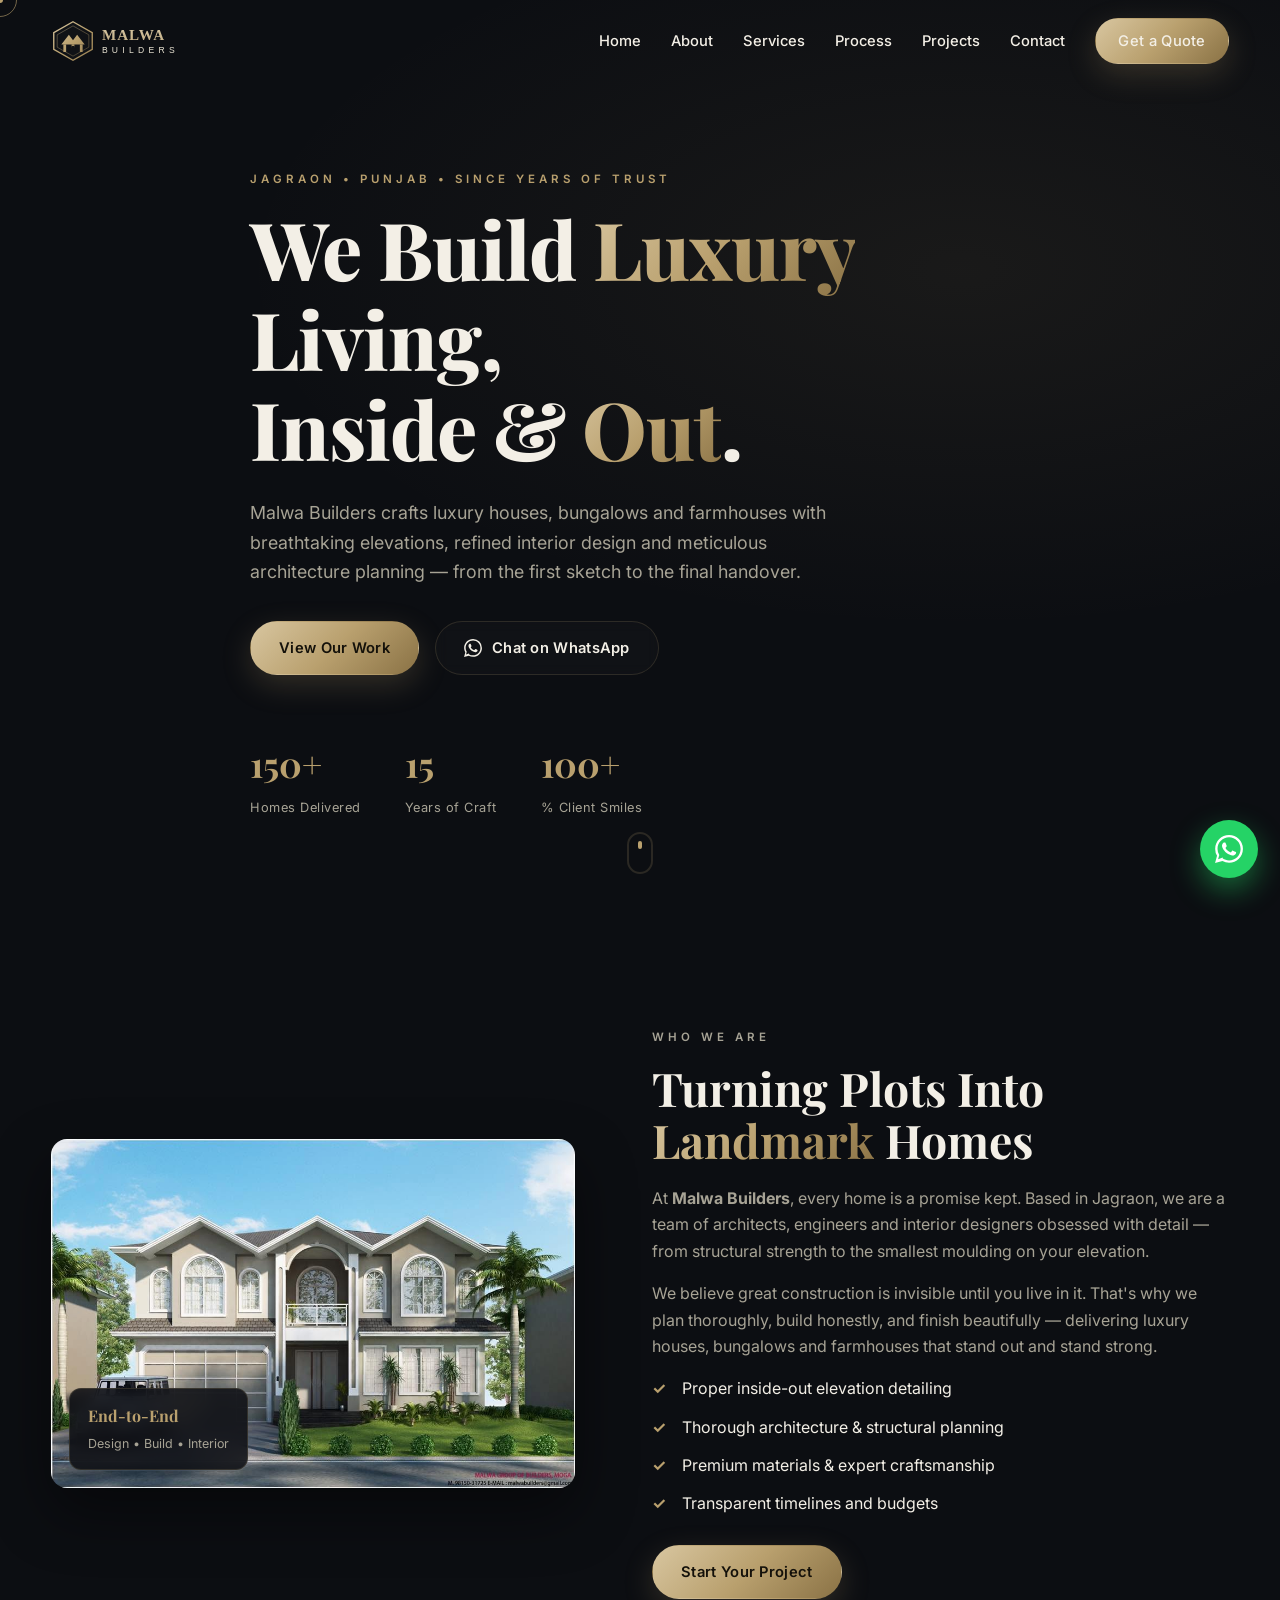
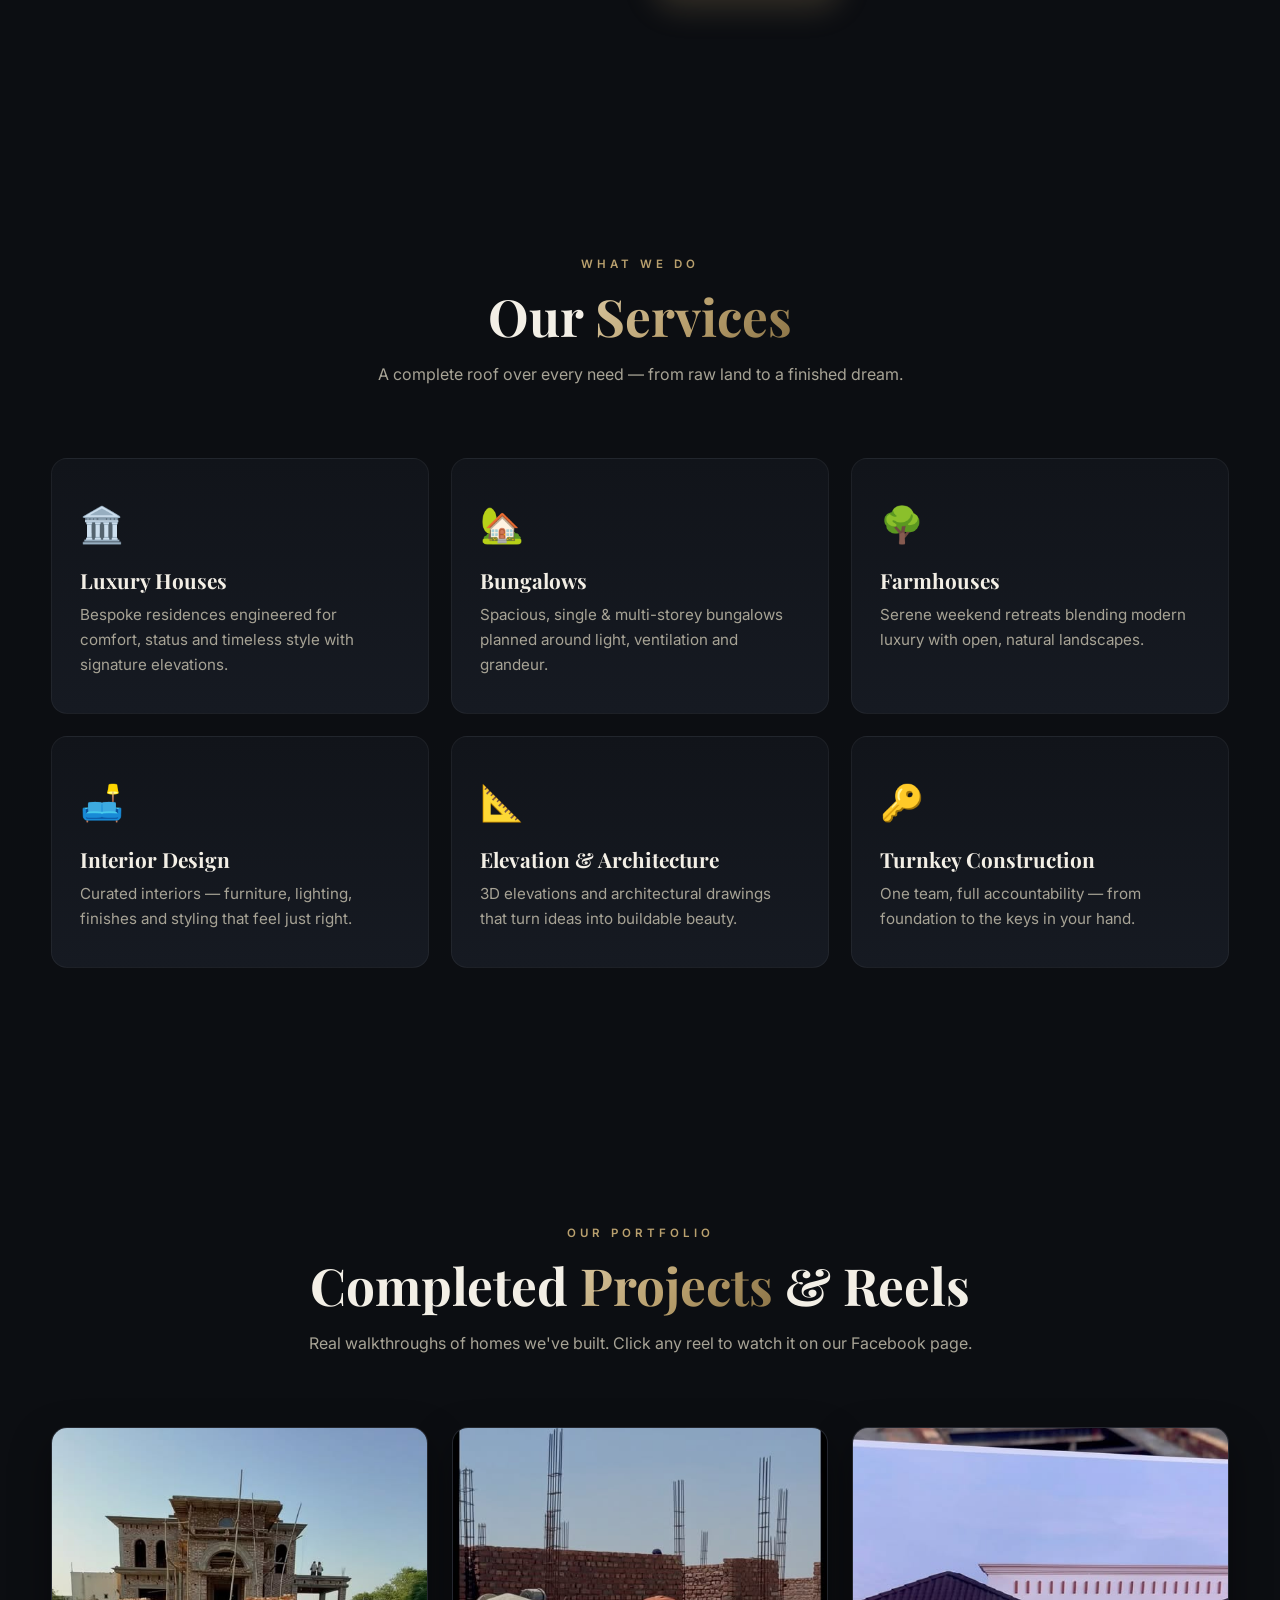
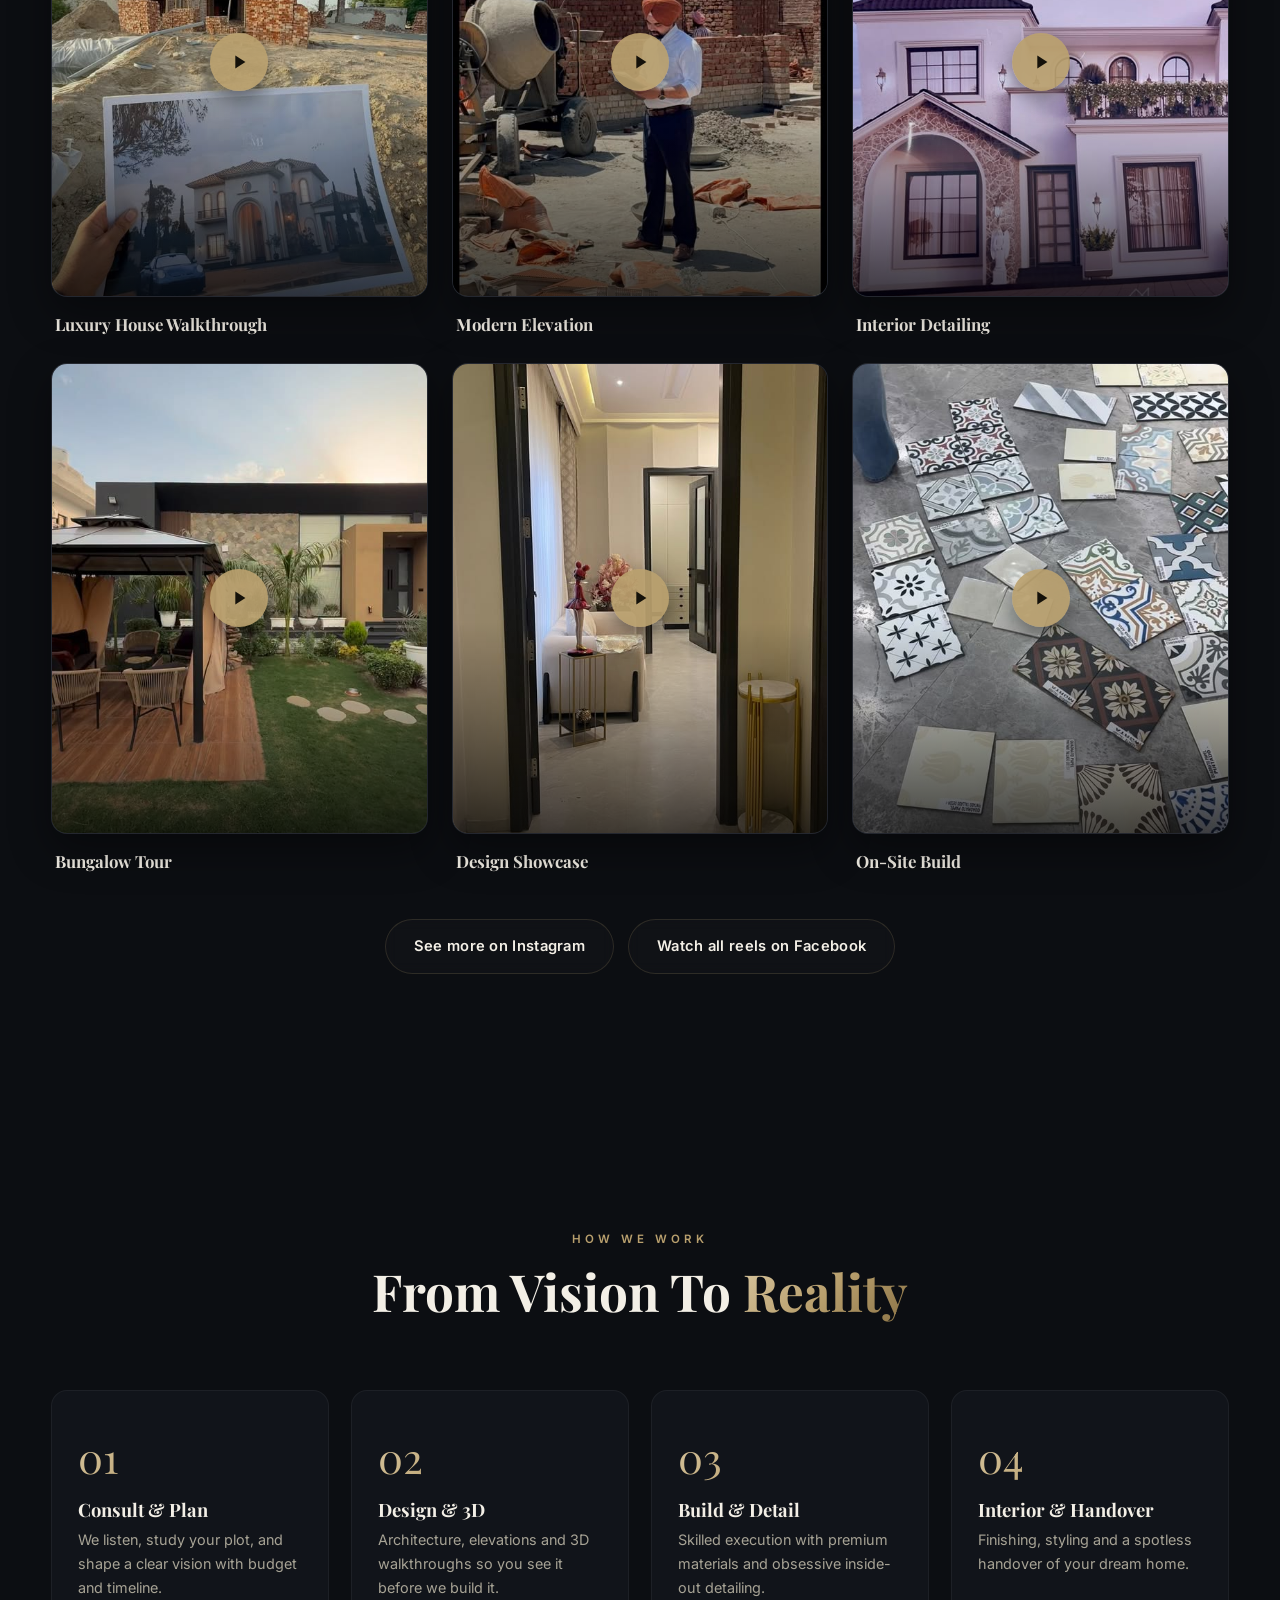
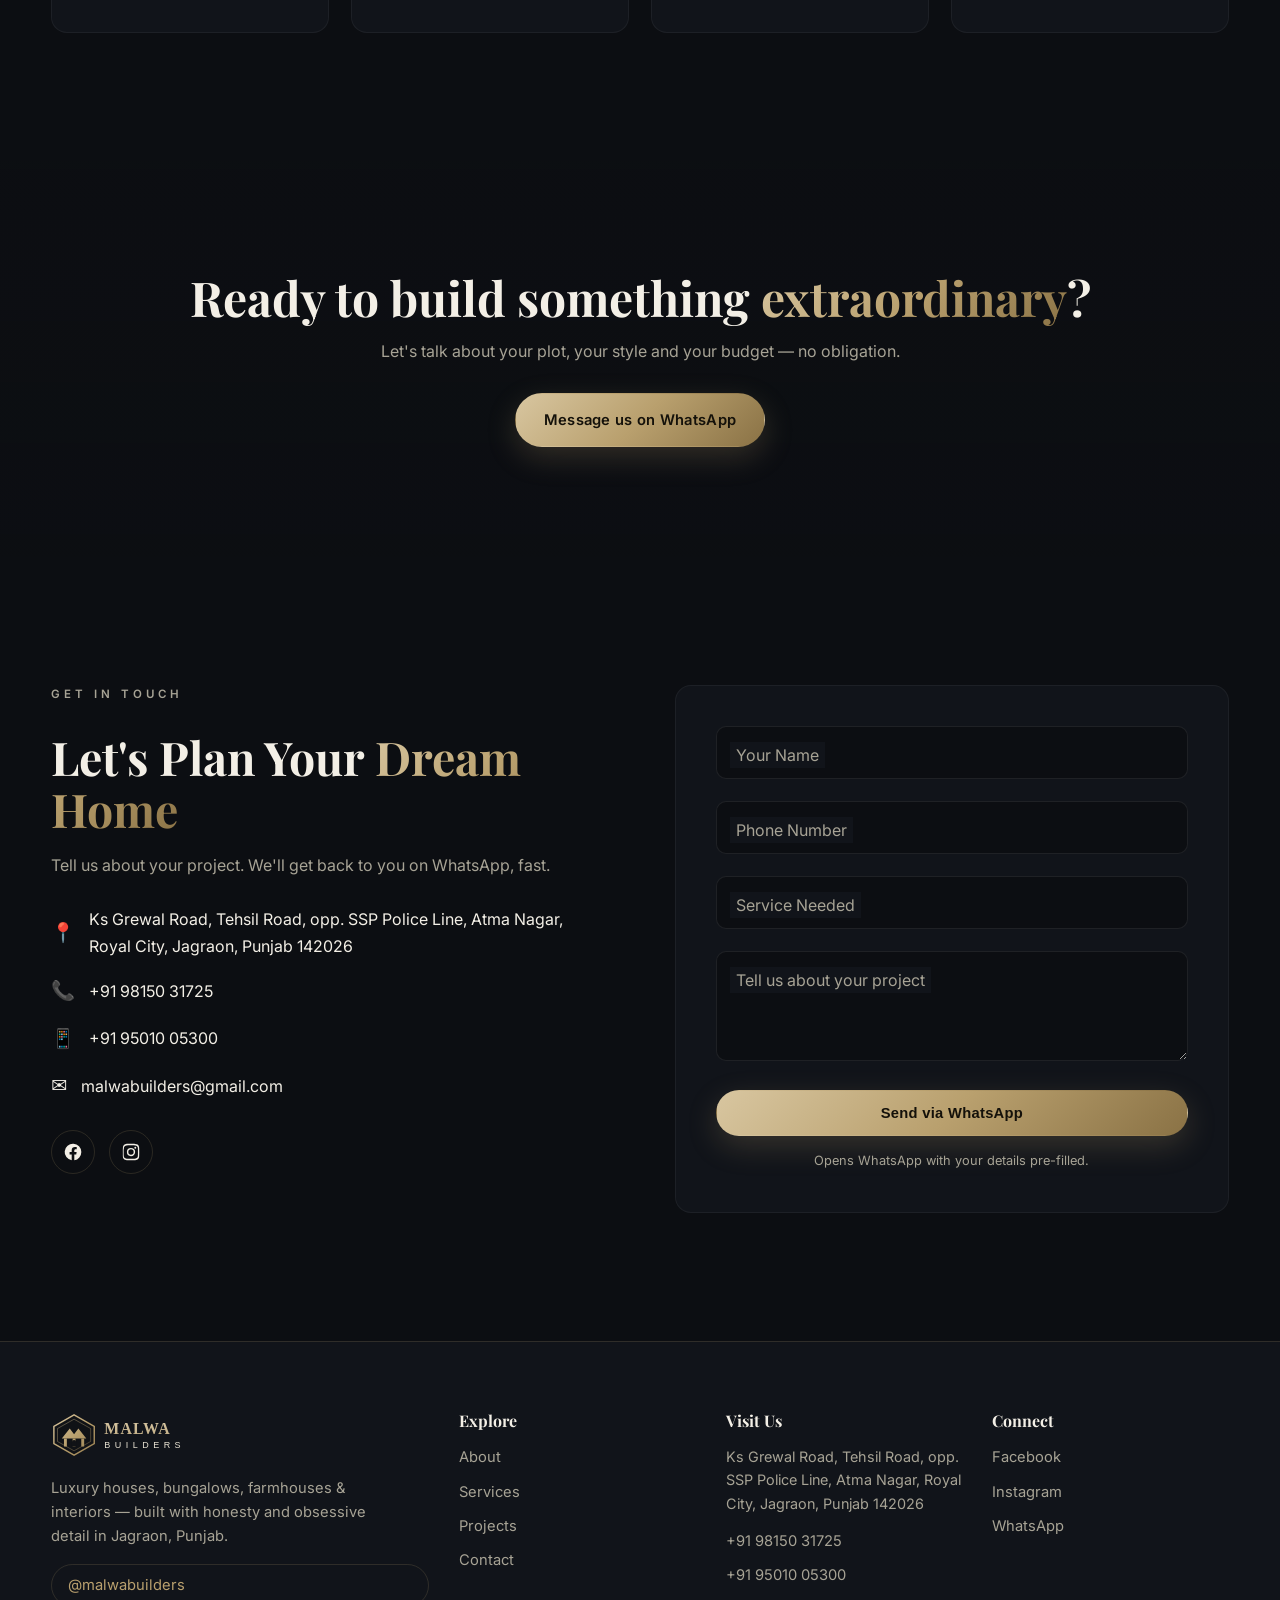
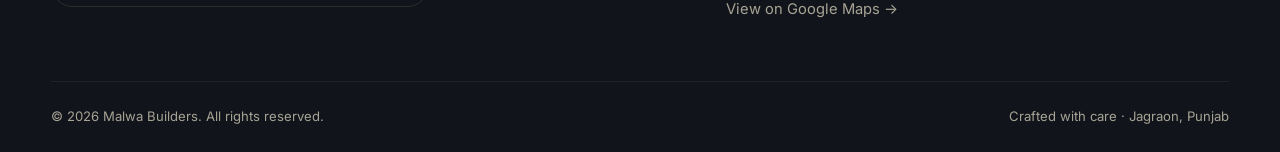
==== commit 4f3e9669: "latest" ====
--- a/index.html
+++ b/index.html
@@ -164,29 +164,13 @@
     </div>
   </section>
 
-  <!-- ===== Process ===== -->
-  <section class="process section" id="process">
-    <div class="container">
-      <div class="section-head">
-        <p class="eyebrow reveal">How We Work</p>
-        <h2 class="reveal">From Vision To <span class="gold">Reality</span></h2>
-      </div>
-      <div class="timeline">
-        <div class="step reveal"><span class="step-no">01</span><h3>Consult &amp; Plan</h3><p>We listen, study your plot, and shape a clear vision with budget and timeline.</p></div>
-        <div class="step reveal"><span class="step-no">02</span><h3>Design &amp; 3D</h3><p>Architecture, elevations and 3D walkthroughs so you see it before we build it.</p></div>
-        <div class="step reveal"><span class="step-no">03</span><h3>Build &amp; Detail</h3><p>Skilled execution with premium materials and obsessive inside-out detailing.</p></div>
-        <div class="step reveal"><span class="step-no">04</span><h3>Interior &amp; Handover</h3><p>Finishing, styling and a spotless handover of your dream home.</p></div>
-      </div>
-    </div>
-  </section>
-
   <!-- ===== Projects ===== -->
   <section class="projects section" id="projects">
     <div class="container">
       <div class="section-head">
         <p class="eyebrow reveal">Our Portfolio</p>
         <h2 class="reveal">Completed <span class="gold">Projects</span> &amp; Reels</h2>
-        <p class="section-lead reveal">Real walkthroughs of homes we've built. Hover any reel to play it — move away to pause. Tap to watch the full reel.</p>
+        <p class="section-lead reveal">Real walkthroughs of homes we've built. Click any reel to watch it on our Facebook page.</p>
       </div>
       <div class="reels" id="reels"><!-- populated by js/main.js --></div>
       <div class="projects-cta reveal">
@@ -196,6 +180,22 @@
         <a id="fbReelsBtn" class="btn btn-ghost" href="#" target="_blank" rel="noopener">
           Watch all reels on Facebook
         </a>
+      </div>
+    </div>
+  </section>
+
+  <!-- ===== Process ===== -->
+  <section class="process section" id="process">
+    <div class="container">
+      <div class="section-head">
+        <p class="eyebrow reveal">How We Work</p>
+        <h2 class="reveal">From Vision To <span class="gold">Reality</span></h2>
+      </div>
+      <div class="timeline">
+        <div class="step reveal"><span class="step-no">01</span><h3>Consult &amp; Plan</h3><p>We listen, study your plot, and shape a clear vision with budget and timeline.</p></div>
+        <div class="step reveal"><span class="step-no">02</span><h3>Design &amp; 3D</h3><p>Architecture, elevations and 3D walkthroughs so you see it before we build it.</p></div>
+        <div class="step reveal"><span class="step-no">03</span><h3>Build &amp; Detail</h3><p>Skilled execution with premium materials and obsessive inside-out detailing.</p></div>
+        <div class="step reveal"><span class="step-no">04</span><h3>Interior &amp; Handover</h3><p>Finishing, styling and a spotless handover of your dream home.</p></div>
       </div>
     </div>
   </section>
--- a/css/style.css
+++ b/css/style.css
@@ -7,10 +7,10 @@
   --bg-3: #161a22;
   --ink: #f3efe6;
   --muted: #a7a395;
-  --gold: #d4af37;
-  --gold-soft: #e7cd77;
-  --gold-grad: linear-gradient(135deg, #f6e3a8 0%, #d4af37 45%, #9c7a22 100%);
-  --line: rgba(212, 175, 55, 0.18);
+  --gold: #b9a06e;
+  --gold-soft: #cdb98c;
+  --gold-grad: linear-gradient(135deg, #d8c6a0 0%, #b9a06e 50%, #8a7245 100%);
+  --line: rgba(185, 160, 110, 0.18);
   --radius: 16px;
   --serif: "Playfair Display", Georgia, serif;
   --sans: "Inter", system-ui, sans-serif;
@@ -67,9 +67,9 @@
 }
 .btn-gold {
   background: var(--gold-grad); color: #14110a;
-  box-shadow: 0 10px 30px rgba(212,175,55,.25);
-}
-.btn-gold:hover { transform: translateY(-3px); box-shadow: 0 16px 40px rgba(212,175,55,.4); }
+  box-shadow: 0 10px 30px rgba(185,160,110,.22);
+}
+.btn-gold:hover { transform: translateY(-3px); box-shadow: 0 16px 40px rgba(185,160,110,.34); }
 .btn-ghost {
   border-color: var(--line); color: var(--ink);
   background: rgba(255,255,255,0.02); backdrop-filter: blur(6px);
@@ -132,7 +132,7 @@
 .hero-overlay {
   position: absolute; inset: 0; z-index: 1;
   background:
-    radial-gradient(1200px 600px at 75% 30%, rgba(212,175,55,.10), transparent 60%),
+    radial-gradient(1200px 600px at 75% 30%, rgba(185,160,110,.08), transparent 60%),
     linear-gradient(180deg, rgba(12,14,18,.55) 0%, rgba(12,14,18,.78) 60%, var(--bg) 100%);
 }
 .hero-content { position: relative; z-index: 2; padding-top: 90px; max-width: 780px; }
@@ -209,22 +209,20 @@
 
 /* ===== Reels (hover to play) ===== */
 .reels { display: grid; grid-template-columns: repeat(3, 1fr); gap: 24px; }
-.reel { cursor: pointer; }
+.reel { cursor: pointer; display: block; color: inherit; }
 .reel-media {
   position: relative; border-radius: var(--radius); overflow: hidden;
-  aspect-ratio: 9 / 16; background: var(--bg-3);
+  aspect-ratio: 4 / 5; background: var(--bg-3);
   border: 1px solid rgba(255,255,255,.06);
   box-shadow: 0 16px 40px rgba(0,0,0,.4);
   transition: transform .4s cubic-bezier(.2,.8,.2,1), border-color .4s, box-shadow .4s;
 }
 .reel:hover .reel-media { transform: translateY(-8px); border-color: var(--gold); box-shadow: 0 26px 60px rgba(0,0,0,.55); }
-.reel-poster, .reel-video {
+.reel-poster {
   position: absolute; inset: 0; width: 100%; height: 100%; object-fit: cover;
-}
-.reel-poster { z-index: 1; transition: transform 6s ease, opacity .5s ease; }
-.reel:hover .reel-poster { transform: scale(1.12); }
-.reel-video { z-index: 2; opacity: 0; transition: opacity .45s ease; }
-.reel.playing .reel-video { opacity: 1; }
+  z-index: 1; transition: transform .8s ease;
+}
+.reel:hover .reel-poster { transform: scale(1.08); }
 .reel-media::after {
   content: ""; position: absolute; inset: 0; z-index: 3; pointer-events: none;
   background: linear-gradient(transparent 55%, rgba(0,0,0,.7));
@@ -232,19 +230,12 @@
 .reel-play {
   position: absolute; z-index: 4; top: 50%; left: 50%; transform: translate(-50%, -50%);
   width: 58px; height: 58px; border-radius: 50%; display: grid; place-items: center;
-  background: rgba(212,175,55,.92); color: #14110a;
-  box-shadow: 0 8px 24px rgba(0,0,0,.5); transition: opacity .35s, transform .35s;
-}
-.reel.playing .reel-play { opacity: 0; transform: translate(-50%, -50%) scale(.6); }
-.reel-badge {
-  position: absolute; z-index: 4; top: 12px; left: 12px;
-  background: rgba(12,14,18,.8); backdrop-filter: blur(6px);
-  color: var(--gold); font-size: .68rem; letter-spacing: 1.5px; text-transform: uppercase;
-  padding: 5px 10px; border-radius: 50px; border: 1px solid var(--line);
-}
+  background: rgba(185,160,110,.92); color: #14110a;
+  box-shadow: 0 8px 24px rgba(0,0,0,.5); transition: transform .35s, background .35s;
+}
+.reel:hover .reel-play { transform: translate(-50%, -50%) scale(1.12); background: var(--gold); }
 .reel-cap { padding: 14px 4px 0; }
 .reel-cap strong { font-family: var(--serif); font-size: 1.05rem; display: block; }
-.reel-cap span { font-size: .78rem; color: var(--gold); }
 
 .footer-social-pill {
   display: inline-block; margin-top: 16px; padding: 8px 16px; border-radius: 50px;
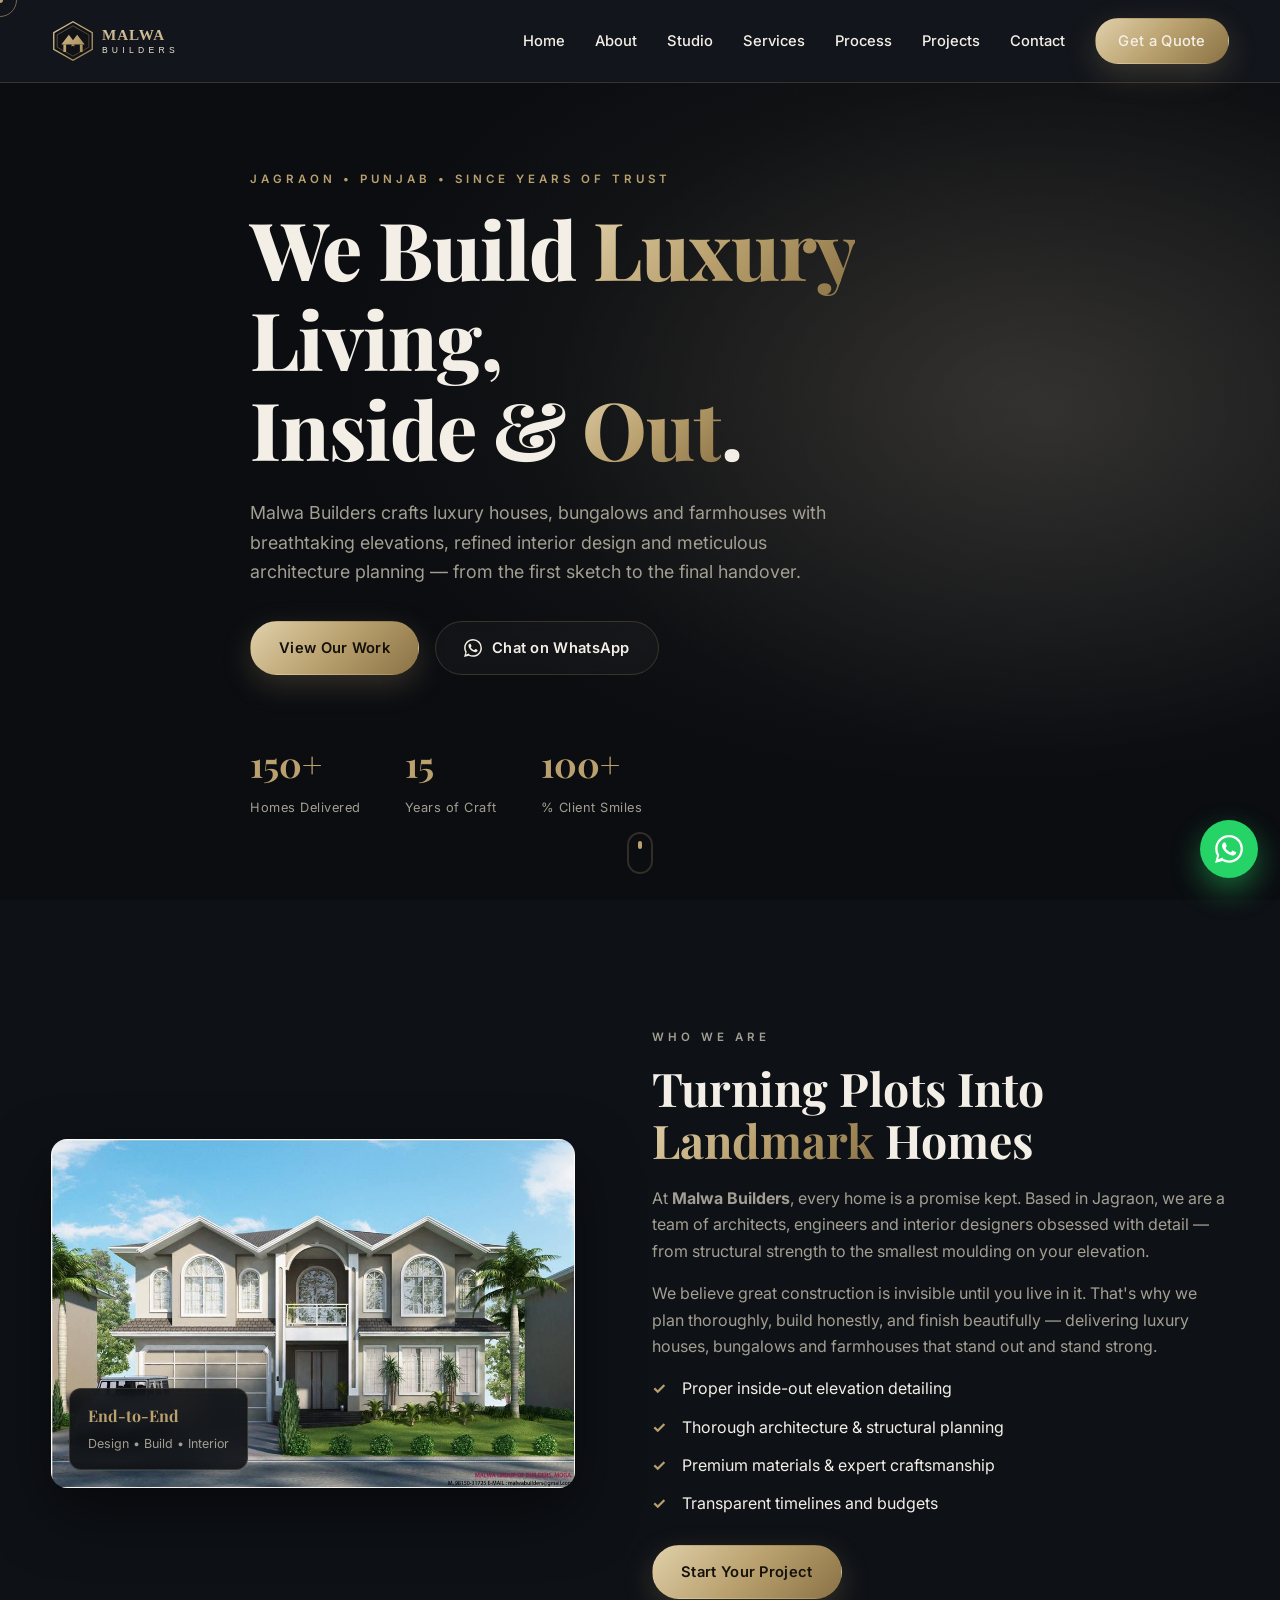
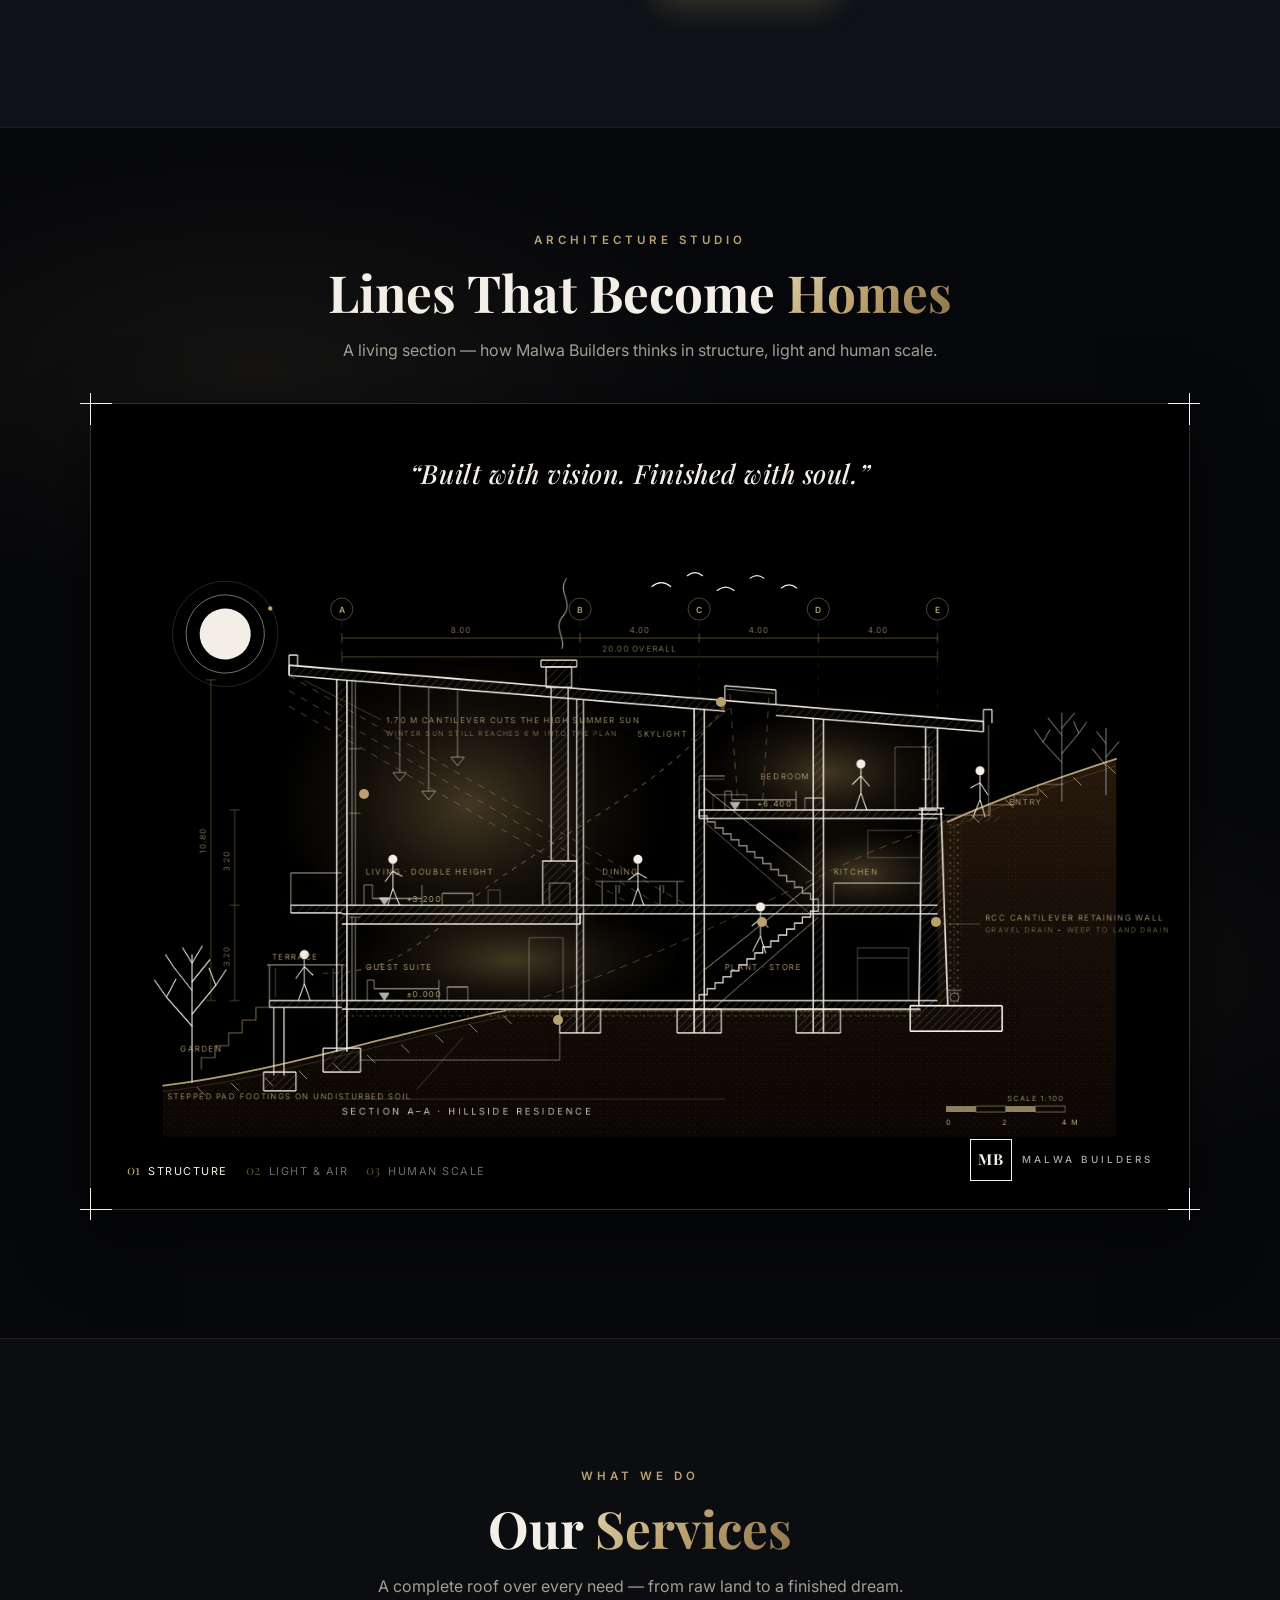
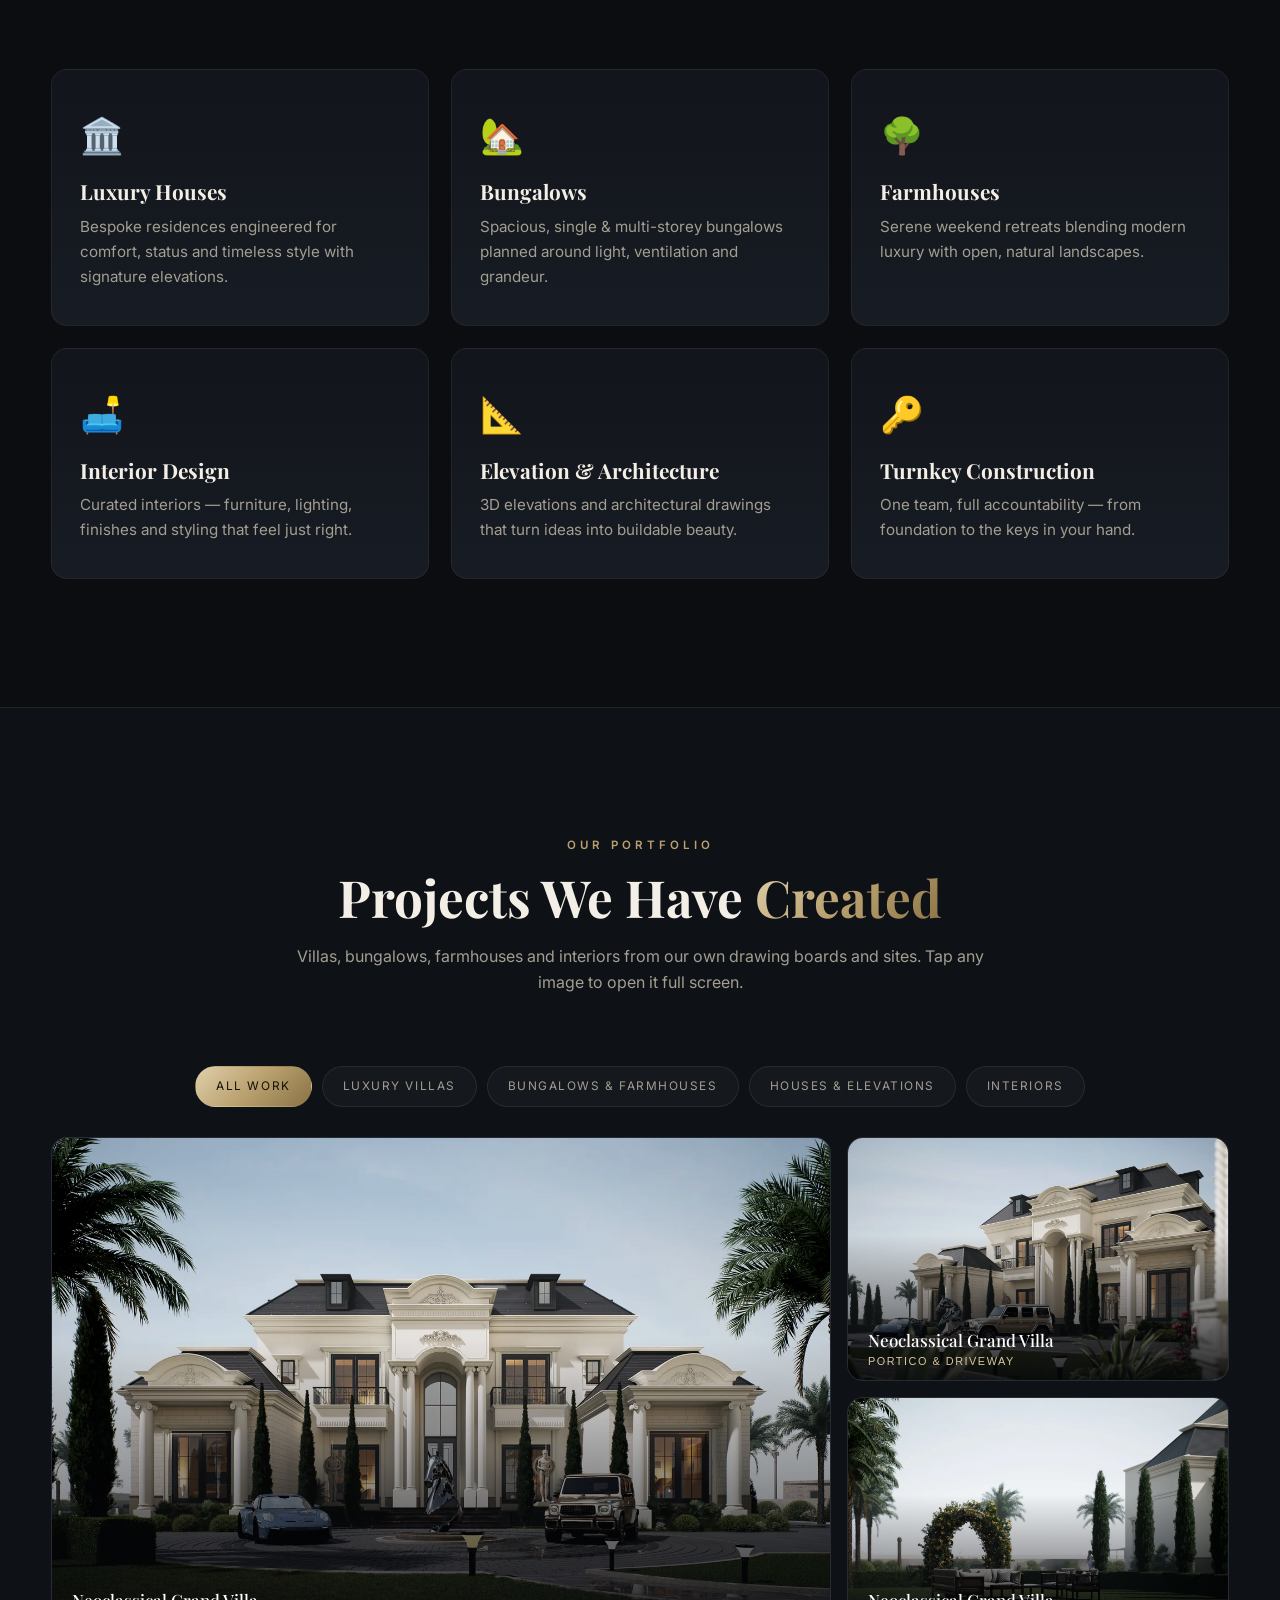
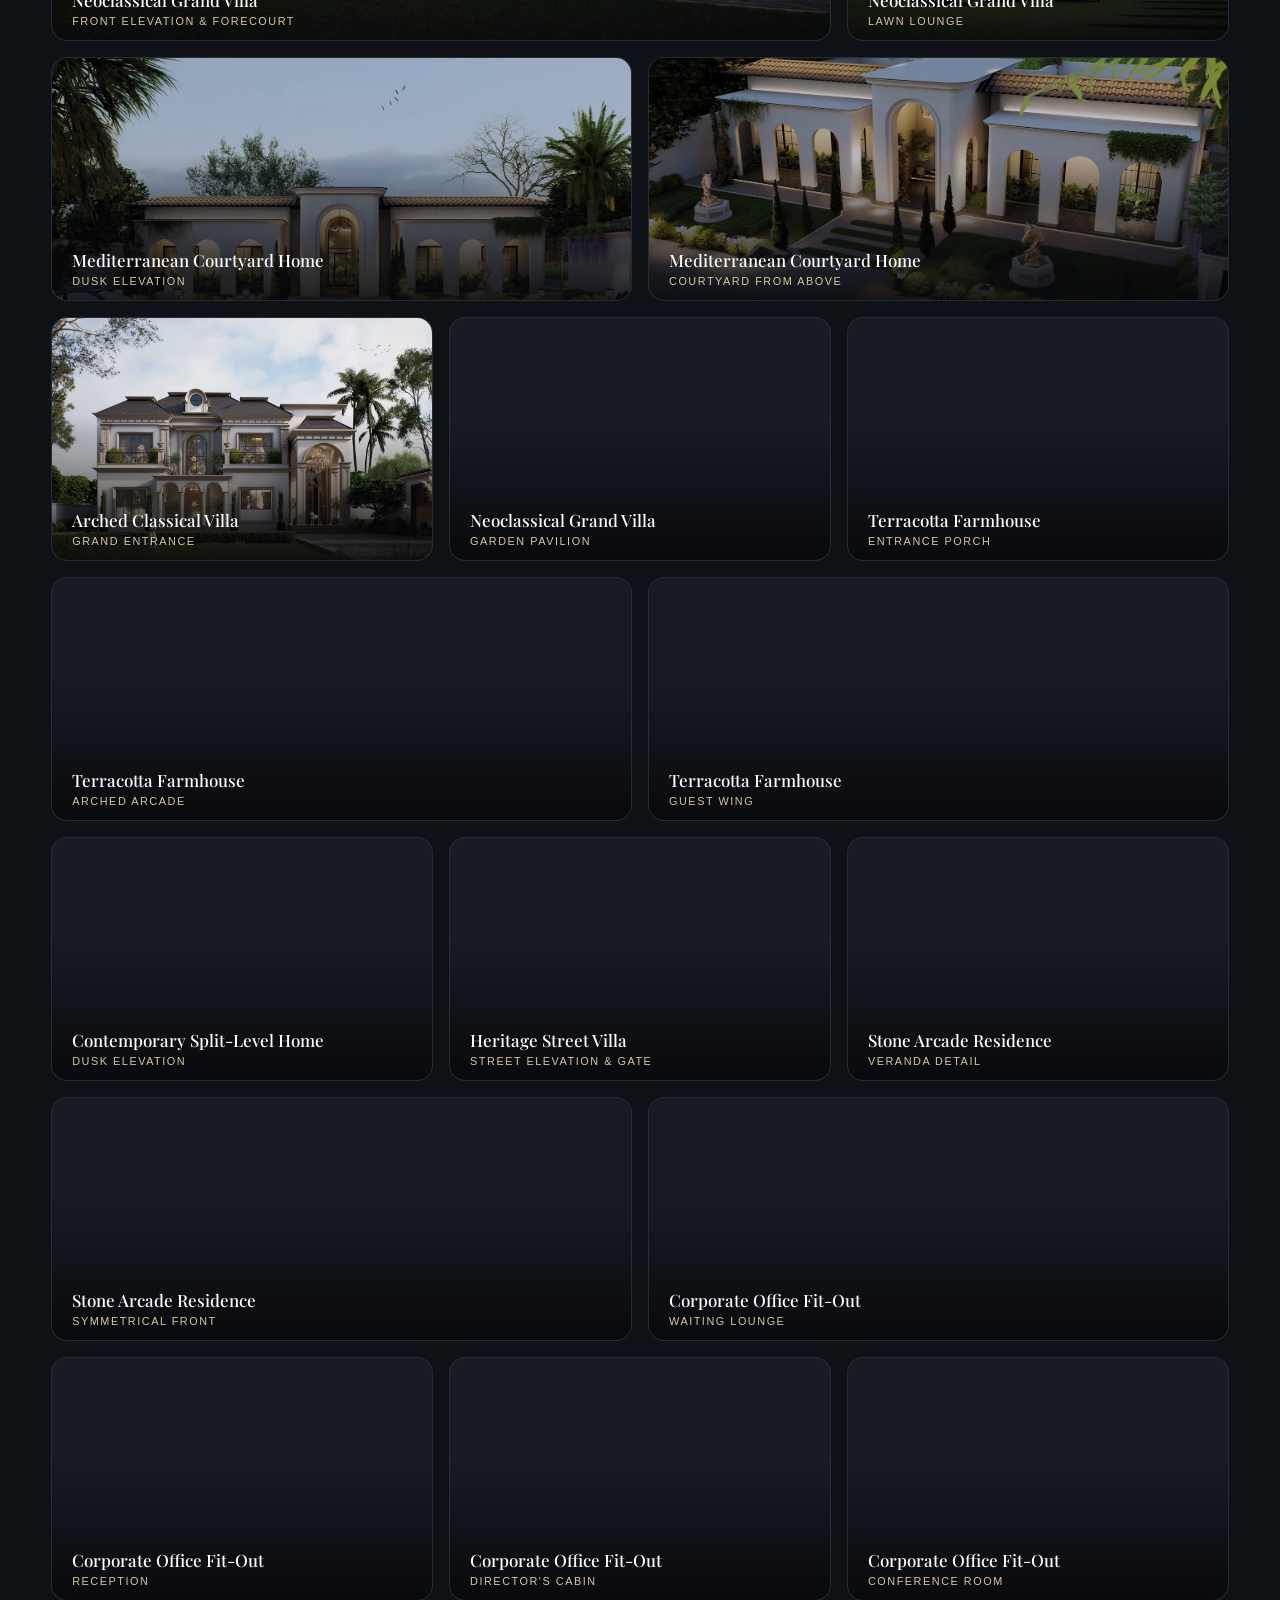
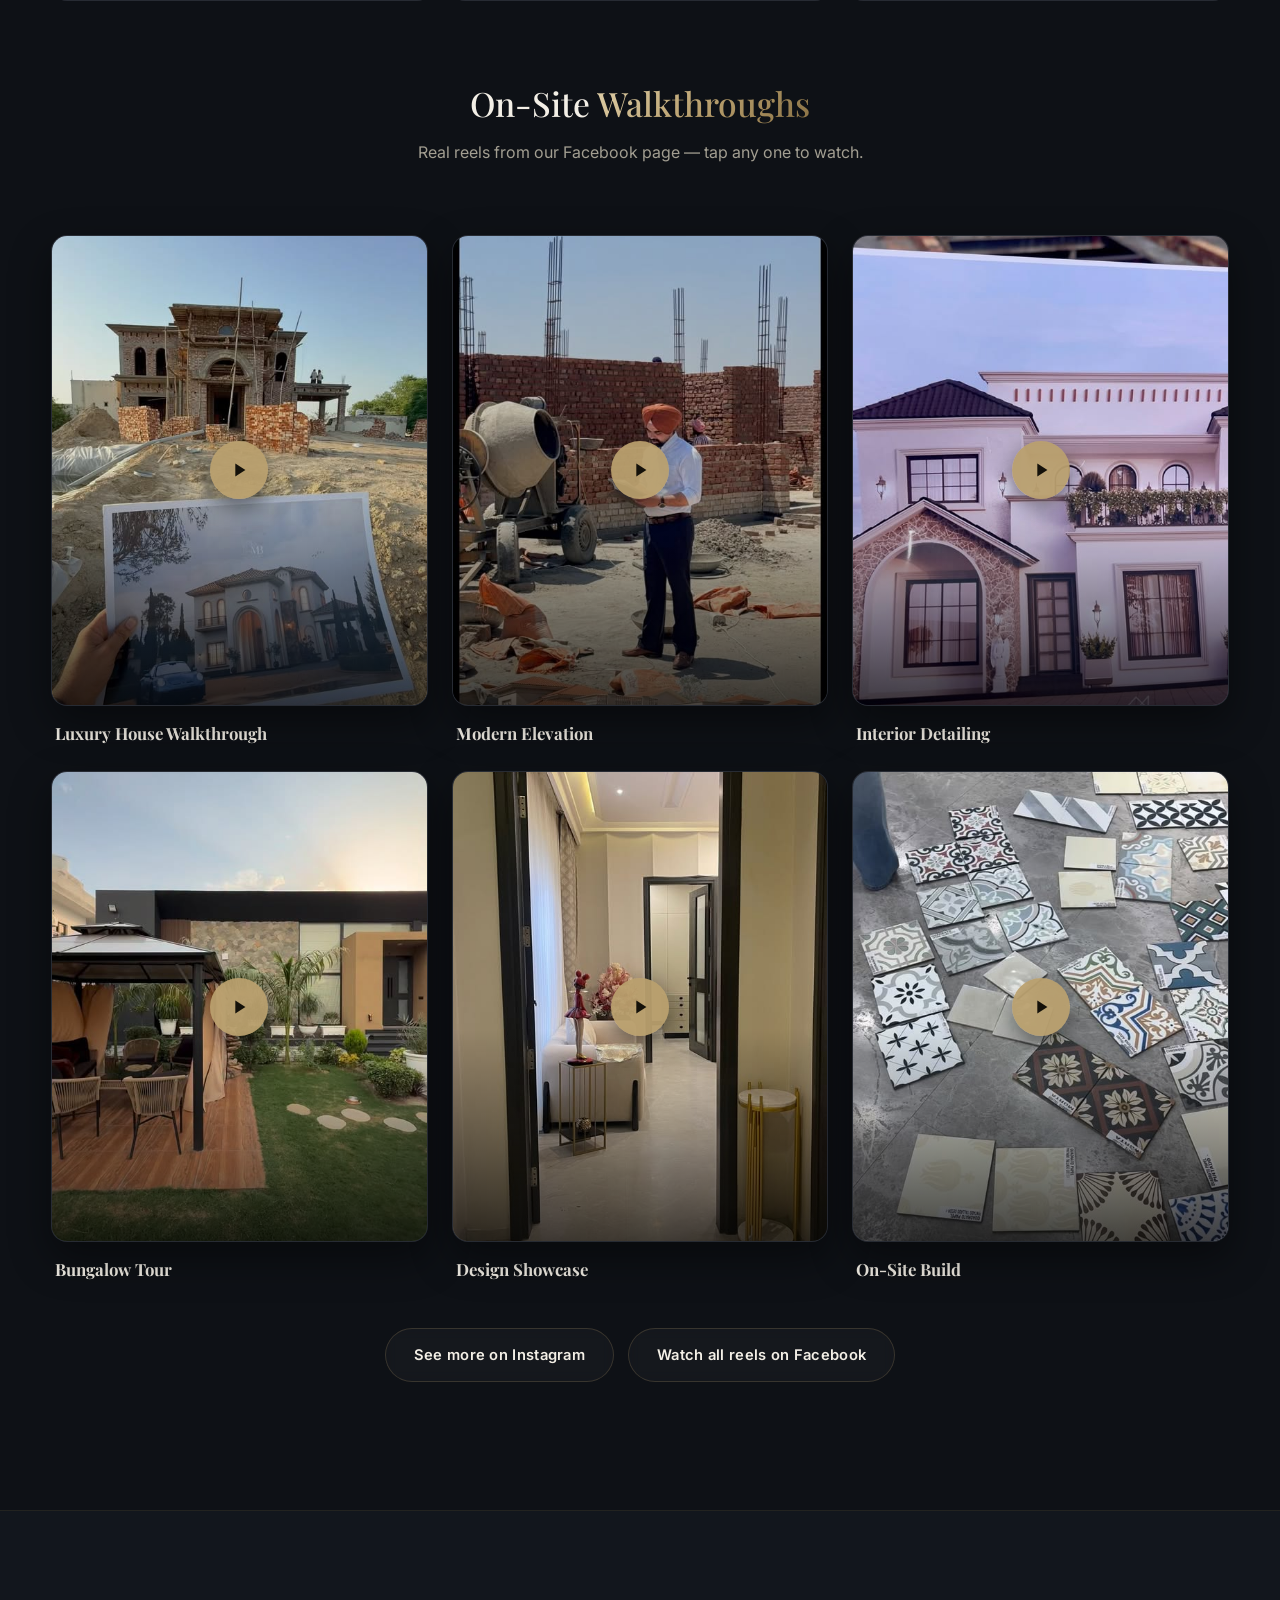
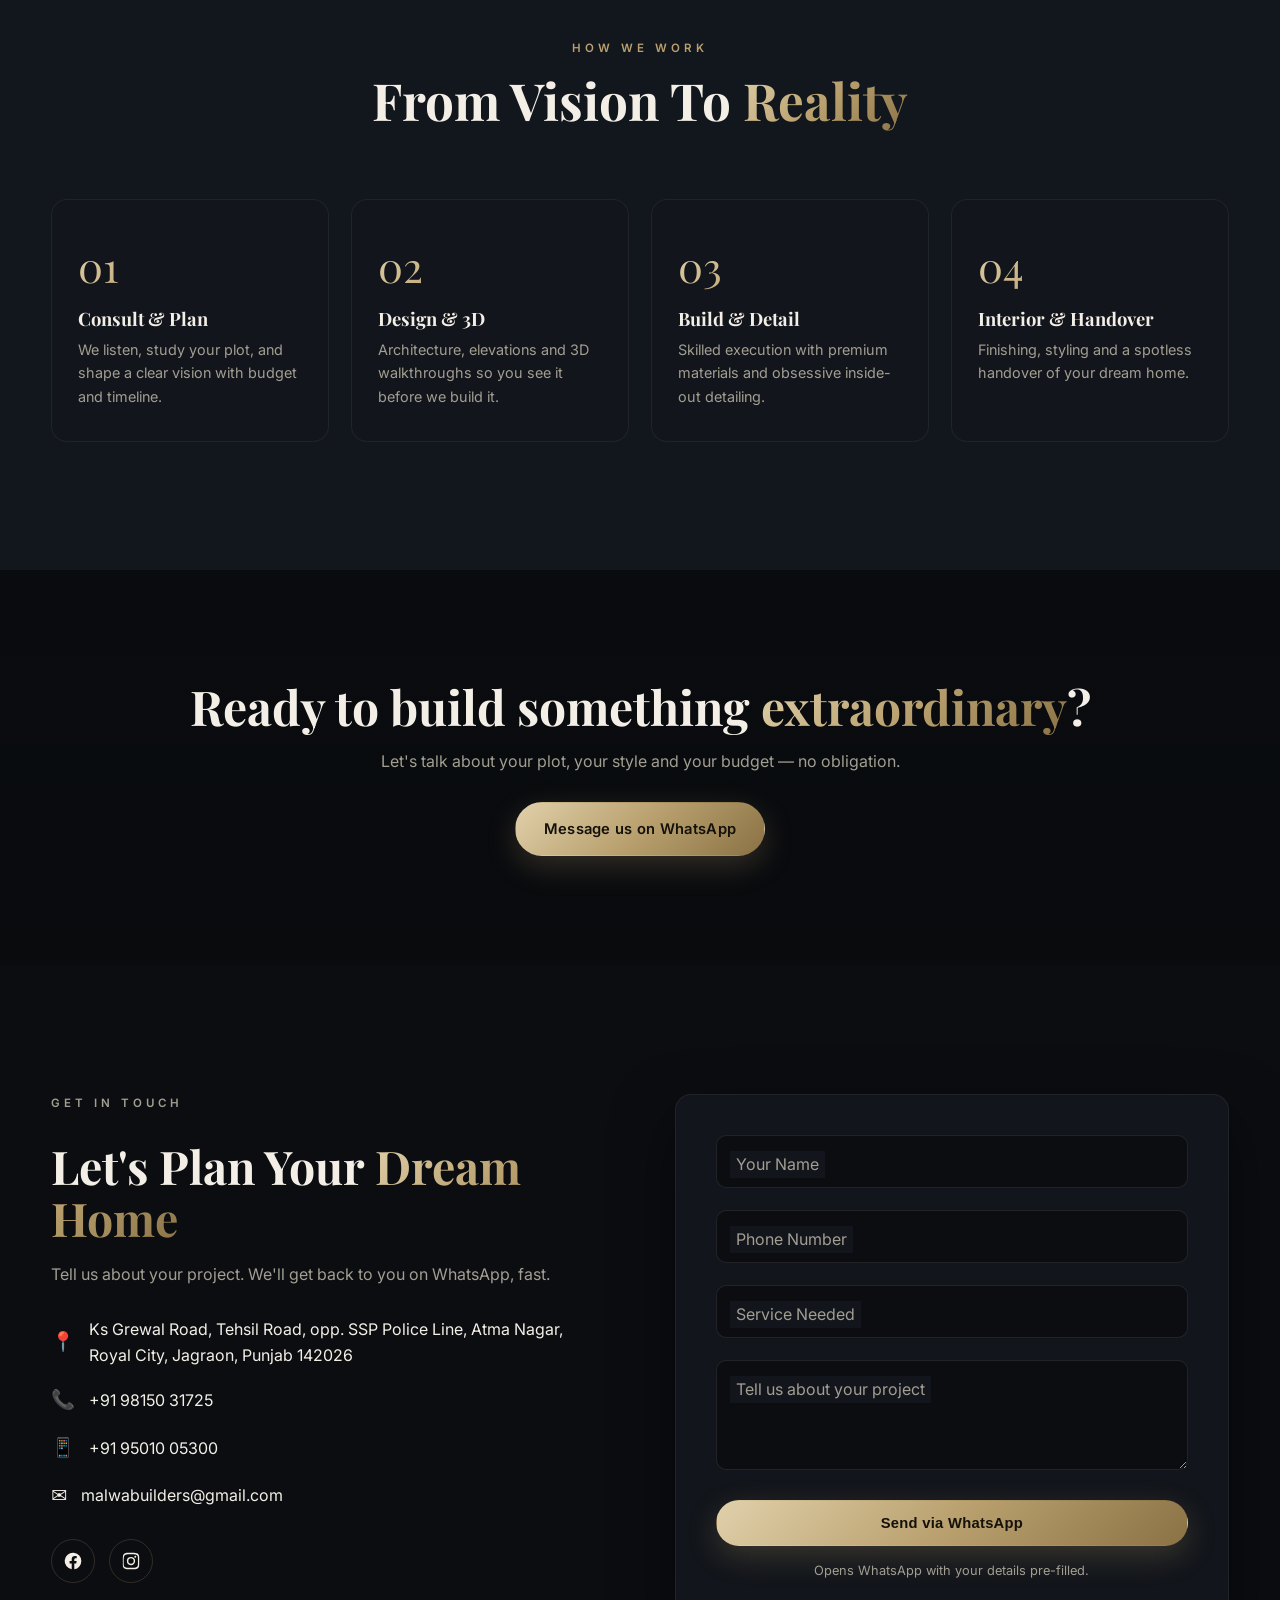
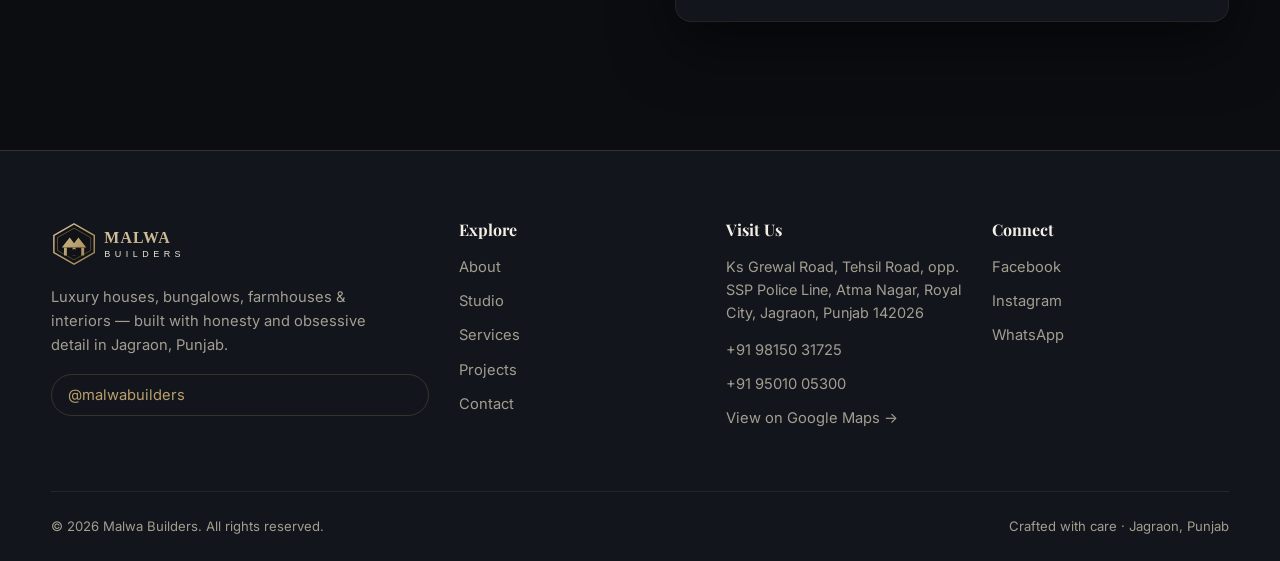
==== commit cc123621: "latest changes" ====
--- a/index.html
+++ b/index.html
@@ -9,6 +9,7 @@
   <meta property="og:title" content="Malwa Builders — Luxury Homes, Bungalows & Farmhouses" />
   <meta property="og:description" content="We build luxury houses with proper inside-out elevation detailing and full architecture planning." />
   <meta property="og:type" content="website" />
+  <meta name="theme-color" content="#0b0d11" />
   <link rel="icon" type="image/svg+xml" href="assets/favicon.svg" />
 
   <!-- Fonts -->
@@ -42,6 +43,7 @@
       <nav class="nav-links" id="navLinks">
         <a href="#home">Home</a>
         <a href="#about">About</a>
+        <a href="#studio">Studio</a>
         <a href="#services">Services</a>
         <a href="#process">Process</a>
         <a href="#projects">Projects</a>
@@ -117,6 +119,489 @@
           <li>Transparent timelines and budgets</li>
         </ul>
         <a href="#contact" class="btn btn-gold reveal">Start Your Project</a>
+      </div>
+    </div>
+  </section>
+
+  <!-- ===== Architecture Studio — animated section drawing ===== -->
+  <section class="atelier" id="studio" aria-label="Architecture studio showcase">
+    <div class="atelier-ambient" aria-hidden="true"></div>
+    <div class="container atelier-wrap">
+      <div class="atelier-head reveal">
+        <p class="eyebrow">Architecture Studio</p>
+        <h2>Lines That Become <span class="gold">Homes</span></h2>
+        <p class="section-lead">A living section — how Malwa Builders thinks in structure, light and human scale.</p>
+      </div>
+
+      <div class="atelier-board" id="atelierBoard">
+        <!-- Drafting corner marks -->
+        <span class="atelier-corner tl" aria-hidden="true"></span>
+        <span class="atelier-corner tr" aria-hidden="true"></span>
+        <span class="atelier-corner bl" aria-hidden="true"></span>
+        <span class="atelier-corner br" aria-hidden="true"></span>
+
+        <p class="atelier-quote">“Built with vision. Finished with soul.”</p>
+
+        <div class="atelier-stage" id="atelierStage">
+          <svg class="atelier-svg" id="atelierSvg" viewBox="0 0 1200 720" xmlns="http://www.w3.org/2000/svg" role="img" aria-label="Animated architectural section through a hillside residence">
+            <defs>
+              <!-- Cut concrete: 45 degree poche hatch, the section convention -->
+              <pattern id="poche" width="7" height="7" patternUnits="userSpaceOnUse" patternTransform="rotate(45)">
+                <line x1="0" y1="0" x2="0" y2="7" stroke="#f3efe6" stroke-width="1" opacity=".32"/>
+              </pattern>
+              <!-- Granular sub-base / drainage gravel -->
+              <pattern id="gravel" width="9" height="9" patternUnits="userSpaceOnUse">
+                <circle cx="2" cy="2.5" r="1.3" fill="#b9a06e" opacity=".38"/>
+                <circle cx="6.5" cy="6" r="1.1" fill="#b9a06e" opacity=".3"/>
+                <circle cx="7" cy="1.5" r="0.8" fill="#cdb98c" opacity=".22"/>
+              </pattern>
+              <pattern id="earthGrain" patternUnits="userSpaceOnUse" width="8" height="8">
+                <circle cx="1.5" cy="2" r="0.6" fill="#6b4b2c" opacity=".55"/>
+                <circle cx="5" cy="5.5" r="0.5" fill="#7a5734" opacity=".4"/>
+                <circle cx="6.5" cy="1.5" r="0.4" fill="#8a6440" opacity=".35"/>
+                <circle cx="3" cy="6" r="0.35" fill="#5c4030" opacity=".3"/>
+              </pattern>
+              <linearGradient id="earthDepth" x1="0" y1="0" x2="0" y2="1">
+                <stop offset="0%" stop-color="#26180b"/>
+                <stop offset="40%" stop-color="#170e07"/>
+                <stop offset="100%" stop-color="#0a0603"/>
+              </linearGradient>
+              <!-- Light living inside the section -->
+              <radialGradient id="warmGlow" cx="50%" cy="50%" r="50%">
+                <stop offset="0%" stop-color="#d0ad6c" stop-opacity=".32"/>
+                <stop offset="55%" stop-color="#a3854f" stop-opacity=".12"/>
+                <stop offset="100%" stop-color="#8d6e3c" stop-opacity="0"/>
+              </radialGradient>
+              <marker id="arrowAir" viewBox="0 0 10 10" refX="8" refY="5" markerWidth="6" markerHeight="6" orient="auto-start-reverse">
+                <path d="M0 1 L9 5 L0 9 z" fill="#b9a06e" opacity=".75"/>
+              </marker>
+            </defs>
+
+            <!-- ============ SKY ============ -->
+            <g class="layer-sky" data-depth="0.15">
+              <g class="celestial" transform="translate(130,116)">
+                <circle class="draw-line" cx="0" cy="0" r="30" fill="#f3efe6"/>
+                <circle class="draw-line" cx="0" cy="0" r="46" fill="none" stroke="#f3efe6" stroke-width="1" opacity=".5"/>
+                <circle class="draw-line" cx="0" cy="0" r="62" fill="none" stroke="#b9a06e" stroke-width=".8" opacity=".3"/>
+                <circle class="fade-in" cx="44" cy="-42" r="2.6" fill="#b9a06e" opacity=".8"/>
+              </g>
+              <g class="birds" fill="none" stroke="#f3efe6" stroke-width="1.4" stroke-linecap="round">
+                <path class="bird" d="M604 70 q11 -9 22 0"/>
+                <path class="bird" d="M646 58 q9 -7 18 0"/>
+                <path class="bird" d="M682 76 q10 -8 20 0"/>
+                <path class="bird" d="M722 62 q8 -6 16 0"/>
+                <path class="bird" d="M760 74 q9 -7 18 0"/>
+              </g>
+            </g>
+
+            <!-- ============ COLUMN GRID (drawn behind everything) ============ -->
+            <g class="grid fade-in">
+              <g stroke="#b9a06e" stroke-width=".7" opacity=".2" stroke-dasharray="7 9">
+                <path d="M250 114 V646"/>
+                <path d="M530 114 V646"/>
+                <path d="M670 114 V646"/>
+                <path d="M810 114 V646"/>
+                <path d="M950 114 V646"/>
+              </g>
+              <g fill="none" stroke="#b9a06e" stroke-width=".9" opacity=".55">
+                <circle cx="250" cy="100" r="13"/>
+                <circle cx="530" cy="100" r="13"/>
+                <circle cx="670" cy="100" r="13"/>
+                <circle cx="810" cy="100" r="13"/>
+                <circle cx="950" cy="100" r="13"/>
+              </g>
+              <g fill="#cdb98c" font-family="Inter, sans-serif" font-size="10" font-weight="600" text-anchor="middle" opacity=".85">
+                <text x="250" y="104">A</text>
+                <text x="530" y="104">B</text>
+                <text x="670" y="104">C</text>
+                <text x="810" y="104">D</text>
+                <text x="950" y="104">E</text>
+              </g>
+            </g>
+
+            <!-- ============ EARTH ============ -->
+            <g class="layer-earth" data-depth="0.7">
+              <path class="earth-fill" d="M40 660 C140 648, 230 622, 330 598 C430 574, 520 546, 600 512 C690 474, 780 428, 870 386 C950 350, 1030 318, 1160 276 L1160 720 L40 720 Z" fill="url(#earthDepth)" stroke="none"/>
+              <path class="earth-fill" d="M40 660 C140 648, 230 622, 330 598 C430 574, 520 546, 600 512 C690 474, 780 428, 870 386 C950 350, 1030 318, 1160 276 L1160 720 L40 720 Z" fill="url(#earthGrain)" opacity=".6" stroke="none"/>
+              <!-- Excavated volume + interior: keeps the hill out of the house -->
+              <path class="void-fill" d="M250 570 L950 570 L950 240 L250 183 Z" fill="#000" stroke="none"/>
+              <!-- Lamplight in the rooms -->
+              <g class="fade-in" stroke="none">
+                <ellipse cx="400" cy="330" rx="230" ry="180" fill="url(#warmGlow)"/>
+                <ellipse cx="450" cy="512" rx="200" ry="72" fill="url(#warmGlow)"/>
+                <ellipse cx="820" cy="292" rx="150" ry="80" fill="url(#warmGlow)"/>
+                <ellipse cx="860" cy="410" rx="120" ry="60" fill="url(#warmGlow)"/>
+              </g>
+            </g>
+
+            <!-- ============ GROUND LINES ============ -->
+            <g class="layer-ground draw-group" data-depth="0.7" fill="none" stroke-linecap="round">
+              <!-- Finished grade, downhill side -->
+              <path d="M40 660 C140 648, 230 622, 330 598 C390 583, 420 576, 442 572" stroke="#cdb98c" stroke-width="2" opacity=".85"/>
+              <!-- Finished grade, uphill side of the retaining wall -->
+              <path d="M962 350 C1030 320, 1080 302, 1160 276" stroke="#cdb98c" stroke-width="2" opacity=".85"/>
+              <!-- Excavated formation level under the slab -->
+              <path d="M442 572 H930" stroke="#b9a06e" stroke-width="1.1" opacity=".6"/>
+              <!-- Topsoil -->
+              <path d="M40 667 C140 655, 230 629, 330 605 C390 590, 420 583, 444 579" stroke="#cdb98c" stroke-width=".7" opacity=".3"/>
+              <path d="M964 358 C1030 328, 1080 310, 1160 284" stroke="#cdb98c" stroke-width=".7" opacity=".3"/>
+            </g>
+            <!-- Soil hatch along the grade -->
+            <g class="soil fade-in" fill="none" stroke="#cdb98c" stroke-width=".8" opacity=".32" stroke-linecap="round">
+              <path d="M80 662 l9 9 M120 657 l9 9 M160 651 l9 9 M200 643 l9 9 M240 634 l9 9 M280 624 l9 9 M320 612 l9 9 M360 600 l9 9 M400 588 l9 9 M440 578 l9 9"/>
+              <path d="M990 342 l9 9 M1030 324 l9 9 M1070 312 l9 9 M1110 298 l9 9 M1150 284 l9 9"/>
+            </g>
+            <!-- Existing hill profile that was cut away -->
+            <g class="cutline fade-in">
+              <path d="M442 572 C520 546, 600 512, 600 512 C690 474, 780 428, 870 386 C910 370, 940 358, 958 350" fill="none" stroke="#cdb98c" stroke-width="1" opacity=".38" stroke-dasharray="9 7"/>
+            </g>
+
+            <!-- ============ POCHE: everything cut by the section plane ============ -->
+            <g class="poche fade-in" stroke="none">
+              <!-- Floor slabs -->
+              <rect x="250" y="560" width="700" height="10" fill="url(#poche)"/>
+              <rect x="250" y="448" width="700" height="10" fill="url(#poche)"/>
+              <!-- Deep beam spanning the 8 m living volume -->
+              <rect x="250" y="458" width="280" height="12" fill="url(#poche)"/>
+              <rect x="670" y="336" width="280" height="10" fill="url(#poche)"/>
+              <!-- Terrace deck + balcony -->
+              <rect x="165" y="560" width="85" height="8" fill="url(#poche)"/>
+              <rect x="190" y="448" width="60" height="9" fill="url(#poche)"/>
+              <!-- Roof plane, interrupted by the skylight -->
+              <path d="M188 166 L700 208 L700 220 L188 178 Z" fill="url(#poche)"/>
+              <path d="M760 213 L1004 232 L1004 244 L760 225 Z" fill="url(#poche)"/>
+              <!-- Columns: A and B carry the tall volume, C and D the bedroom wing -->
+              <rect x="244" y="183" width="12" height="437" fill="url(#poche)"/>
+              <rect x="526" y="206" width="8" height="392" fill="url(#poche)"/>
+              <rect x="664" y="217" width="12" height="381" fill="url(#poche)"/>
+              <rect x="804" y="229" width="12" height="369" fill="url(#poche)"/>
+              <!-- Uphill wall above the retaining structure -->
+              <rect x="936" y="240" width="14" height="100" fill="url(#poche)"/>
+              <!-- Cantilever retaining wall, tapered, with heel footing -->
+              <path d="M932 334 L954 334 L962 566 L928 566 Z" fill="url(#poche)"/>
+              <path d="M918 566 H1026 V596 H918 Z" fill="url(#poche)"/>
+              <!-- Pad footings, stepping down with the slope -->
+              <path d="M228 616 H272 V644 H228 Z" fill="url(#poche)"/>
+              <path d="M506 570 H554 V598 H506 Z" fill="url(#poche)"/>
+              <path d="M644 570 H696 V598 H644 Z" fill="url(#poche)"/>
+              <path d="M784 570 H836 V598 H784 Z" fill="url(#poche)"/>
+              <path d="M158 644 H196 V666 H158 Z" fill="url(#poche)"/>
+              <!-- Fireplace mass + flue, kept tight against grid B -->
+              <rect x="486" y="396" width="40" height="52" fill="url(#poche)"/>
+              <rect x="496" y="192" width="20" height="204" fill="url(#poche)"/>
+              <rect x="490" y="168" width="30" height="24" fill="url(#poche)"/>
+              <rect x="484" y="160" width="42" height="8" fill="url(#poche)"/>
+              <!-- Entry paving -->
+              <rect x="958" y="342" width="66" height="8" fill="url(#poche)"/>
+              <!-- Granular sub-base + drainage layer behind the wall -->
+              <rect x="250" y="570" width="680" height="9" fill="url(#gravel)"/>
+              <rect x="962" y="352" width="16" height="214" fill="url(#gravel)"/>
+            </g>
+
+            <!-- ============ BUILDING LINEWORK ============ -->
+            <g class="layer-building draw-group" data-depth="0.72" fill="none" stroke="#f3efe6" stroke-width="1.3" stroke-linejoin="miter">
+
+              <!-- Slab edges -->
+              <path d="M250 560 H950 M250 570 H930" stroke-width="1.7"/>
+              <path d="M250 448 H950 M250 458 H950" stroke-width="1.7"/>
+              <path d="M250 470 H530 M530 458 V470" stroke-width="1.7"/>
+              <path d="M670 336 H950 M670 346 H950 M670 336 V346" stroke-width="1.7"/>
+              <!-- Terrace deck + first-floor balcony -->
+              <path d="M165 560 H250 M165 568 H250 M165 560 V568"/>
+              <path d="M190 448 H250 M190 457 H250 M190 448 V457"/>
+
+              <!-- Roof: mono-pitch rising to the view, 1.7 m cantilever -->
+              <path d="M188 166 L1004 232" stroke-width="1.9"/>
+              <path d="M188 178 L700 220 M760 225 L1004 244" stroke-width="1.7"/>
+              <path d="M188 166 V178" stroke-width="1.9"/>
+              <path d="M1004 232 V244" stroke-width="1.7"/>
+              <!-- Upstand gutter at the low edge, parapet at the high edge -->
+              <path d="M188 166 V154 M188 154 H198 M198 154 V167"/>
+              <path d="M1004 232 V218 M1004 218 H1014 M1014 218 V234"/>
+              <!-- Rainwater downpipe into the entry court -->
+              <path d="M1010 236 V344" stroke-width=".9" opacity=".6"/>
+
+              <!-- Skylight over the bedroom wing -->
+              <path d="M700 208 V190 M760 213 V195 M700 190 L760 195"/>
+              <path d="M702 194 L758 199" stroke-width=".8" opacity=".65"/>
+
+              <!-- Columns -->
+              <path d="M244 183 V620 M256 183 V620" stroke-width="1.7"/>
+              <path d="M526 206 V598 M534 206 V598" stroke-width="1.4"/>
+              <path d="M664 217 V598 M676 217 V598" stroke-width="1.7"/>
+              <path d="M804 229 V598 M816 229 V598" stroke-width="1.7"/>
+              <!-- Terrace props -->
+              <path d="M170 568 V648 M182 568 V648"/>
+
+              <!-- Retaining wall, cap and heel -->
+              <path d="M932 334 L928 566 M954 334 L962 566" stroke-width="1.8"/>
+              <path d="M928 334 H958 M928 341 H956"/>
+              <path d="M918 566 H1026 M918 566 V596 M1026 566 V596 M918 596 H1026" stroke-width="1.8"/>
+              <path d="M936 240 V334 M950 240 V334" stroke-width="1.7"/>
+              <!-- Weep drain at the base -->
+              <path d="M962 548 H978" stroke-width=".9" opacity=".7"/>
+              <circle class="draw-line" cx="970" cy="556" r="5" stroke-width=".9" opacity=".7"/>
+
+              <!-- Footings -->
+              <path d="M228 616 H272 M228 616 V644 M272 616 V644 M228 644 H272"/>
+              <path d="M506 570 H554 M506 570 V598 M554 570 V598 M506 598 H554"/>
+              <path d="M644 570 H696 M644 570 V598 M696 570 V598 M644 598 H696"/>
+              <path d="M784 570 H836 M784 570 V598 M836 570 V598 M784 598 H836"/>
+              <path d="M158 644 H196 M158 644 V666 M196 644 V666 M158 666 H196"/>
+              <!-- Stepped foundation wall following the fall -->
+              <path d="M272 630 H506 M272 630 V616 M506 630 V598" stroke-width=".9" opacity=".55"/>
+
+              <!-- Fireplace, flue and stack -->
+              <path d="M486 448 V396 H526 V448"/>
+              <path d="M494 448 V422 H518 V448" stroke-width=".9" opacity=".7"/>
+              <path d="M496 396 V192 M516 396 V192"/>
+              <path d="M490 192 H520 M490 168 H520 M490 168 V192 M520 168 V192"/>
+              <path d="M484 168 H526 M484 160 H526 M484 160 V168 M526 160 V168"/>
+              <path class="smoke" d="M506 152 C518 136, 496 124, 510 108 C524 92, 502 80, 514 64" stroke-width="1.2" stroke-linecap="round" opacity=".7"/>
+
+              <!-- Stair core: 16 risers per flight, 200 mm rise / 267 mm going -->
+              <g class="stairs">
+                <path d="M670 560 v-7 h9.33 v-7 h9.33 v-7 h9.33 v-7 h9.33 v-7 h9.33 v-7 h9.33 v-7 h9.33 v-7 h9.33 v-7 h9.33 v-7 h9.33 v-7 h9.33 v-7 h9.33 v-7 h9.33 v-7 h9.33 v-7 h9.33 v-7"/>
+                <path d="M686 570 L810 462" stroke-width=".9" opacity=".7"/>
+                <path d="M810 448 v-7 h-9.33 v-7 h-9.33 v-7 h-9.33 v-7 h-9.33 v-7 h-9.33 v-7 h-9.33 v-7 h-9.33 v-7 h-9.33 v-7 h-9.33 v-7 h-9.33 v-7 h-9.33 v-7 h-9.33 v-7 h-9.33 v-7 h-9.33 v-7 h-9.33 v-7" opacity=".68"/>
+                <path d="M800 458 L676 350" stroke-width=".9" opacity=".5"/>
+                <!-- Handrails -->
+                <path d="M676 524 L804 422 M676 555 V524 M804 453 V422" stroke-width=".9" opacity=".8"/>
+                <path d="M804 412 L676 310 M804 443 V412 M676 341 V310" stroke-width=".9" opacity=".8"/>
+              </g>
+
+              <!-- Balustrades: terrace, balcony, gallery over the void -->
+              <g class="rails" stroke-width=".9" opacity=".85">
+                <path d="M165 560 V518 M250 560 V518 M162 518 H253"/>
+                <path d="M172 556 V522 M240 556 V522" opacity=".5"/>
+                <path d="M190 448 V410 M190 410 H250"/>
+                <path d="M670 336 V296 M670 296 H700 M676 332 V300" opacity=".9"/>
+              </g>
+
+              <!-- Glazing: double thin lines, mullions at 1.2 m -->
+              <g class="windows" stroke-width=".9">
+                <!-- 6.4 m tall glass wall to the view -->
+                <path d="M262 448 V183 M266 448 V183" opacity=".7"/>
+                <path d="M258 448 H272 M258 340 H272 M258 264 H272" opacity=".55"/>
+                <!-- Lower level sliding doors to the terrace -->
+                <path d="M262 560 V462 M266 560 V462" opacity=".7"/>
+                <path d="M258 560 H272 M258 462 H272" opacity=".55"/>
+                <!-- Bedroom wing: high window to the entry court -->
+                <path d="M936 300 V262 M940 300 V262" opacity=".7"/>
+                <path d="M932 300 H944 M932 262 H944" opacity=".55"/>
+                <!-- Entry door at the arrival level -->
+                <path d="M936 336 V266 M944 336 V266" opacity=".45"/>
+                <!-- Borrowed light between the wing and the tall volume -->
+                <path d="M670 300 H700" opacity=".4" stroke-dasharray="0"/>
+              </g>
+
+              <!-- Fitted furniture, so each level reads as a room -->
+              <g class="furniture" stroke-width=".85" opacity=".7">
+                <!-- L2 living: sofa, table, armchair -->
+                <path d="M276 448 V424 H286 V440 H344 V448 M286 440 H344 V424"/>
+                <path d="M368 448 V434 H404 V448 M368 434 H404"/>
+                <path d="M436 448 V430 H422 V448" opacity=".55"/>
+                <!-- Pendants hung from the roof into the tall volume -->
+                <path d="M318 190 V292 M310 292 H326 L318 302 Z"/>
+                <path d="M352 193 V314 M344 314 H360 L352 324 Z"/>
+                <path d="M386 196 V274 M378 274 H394 L386 284 Z"/>
+                <!-- L2 dining -->
+                <path d="M556 448 V420 M644 448 V420 M548 420 H652"/>
+                <path d="M572 448 V424 M576 424 V434 M624 448 V424 M628 424 V434"/>
+                <!-- L2 kitchen against the uphill wall -->
+                <path d="M828 448 V422 H930 V448 M828 422 H930"/>
+                <path d="M868 360 H930 V392 H868 Z" opacity=".55"/>
+                <!-- L1 guest suite: bed, side table, wardrobe -->
+                <path d="M280 560 V536 H288 V546 H364 V560 M288 546 H364 V536"/>
+                <path d="M374 560 V544 H398 V560 M374 544 H398"/>
+                <path d="M470 560 V486 H510 V560" opacity=".6"/>
+                <!-- L1 plant room: tank -->
+                <path d="M856 560 V498 H916 V560 M856 510 H916" opacity=".6"/>
+                <!-- L3 bedroom: bed, wardrobe, desk to the gallery -->
+                <path d="M700 336 V314 H708 V324 H784 V336 M708 324 H784 V314"/>
+                <path d="M794 336 V322 H816 V336 M794 322 H816"/>
+                <path d="M900 336 V262 H936 V336" opacity=".6"/>
+                <path d="M686 336 V318 H726 V336 M686 318 H726" opacity=".5"/>
+              </g>
+            </g>
+
+            <!-- ============ LIGHT + AIR DIAGRAM ============ -->
+            <g class="rays fade-in">
+              <g stroke="#b9a06e" stroke-width="1" opacity=".5" stroke-dasharray="8 8" fill="none">
+                <path d="M188 178 L656 448"/>
+                <path d="M188 196 L624 448"/>
+                <path d="M188 214 L592 448"/>
+                <path d="M706 200 L716 336"/>
+                <path d="M752 204 L744 336"/>
+              </g>
+              <path d="M228 528 C330 528, 360 470, 430 420 C520 356, 640 300, 700 214" fill="none" stroke="#b9a06e" stroke-width="1.1" opacity=".55" stroke-dasharray="6 7" marker-end="url(#arrowAir)"/>
+            </g>
+
+            <!-- ============ PEOPLE  1.70 m at 1:100 ============ -->
+            <g class="figures" fill="#f3efe6" stroke="#f3efe6" stroke-width="1.1" stroke-linecap="round" data-depth="0.74">
+              <g class="figure" transform="translate(206,560)">
+                <circle cx="0" cy="-54" r="5.4" stroke="none"/>
+                <path d="M0 -48 V-20 M0 -40 L-10 -26 M0 -40 L10 -30 M0 -20 L-7 0 M0 -20 L7 0" fill="none"/>
+              </g>
+              <g class="figure" transform="translate(310,448)">
+                <circle cx="0" cy="-54" r="5.4" stroke="none"/>
+                <path d="M0 -48 V-20 M0 -40 L-9 -28 M0 -40 L11 -34 M0 -20 L-6 0 M0 -20 L8 0" fill="none"/>
+              </g>
+              <g class="figure" transform="translate(598,448)">
+                <circle cx="0" cy="-54" r="5.4" stroke="none"/>
+                <path d="M0 -48 V-20 M0 -38 L-11 -30 M0 -38 L10 -32 M0 -20 L-7 0 M0 -20 L7 0" fill="none"/>
+              </g>
+              <g class="figure" transform="translate(742,504)">
+                <circle cx="0" cy="-54" r="5.4" stroke="none"/>
+                <path d="M0 -48 V-20 M0 -40 L-10 -32 M0 -40 L9 -30 M0 -20 L-9 -2 M0 -20 L6 0" fill="none"/>
+              </g>
+              <g class="figure" transform="translate(860,336)">
+                <circle cx="0" cy="-54" r="5.4" stroke="none"/>
+                <path d="M0 -48 V-20 M0 -40 L-10 -30 M0 -40 L10 -28 M0 -20 L-7 0 M0 -20 L7 0" fill="none"/>
+              </g>
+              <g class="figure" transform="translate(1000,344)">
+                <circle cx="0" cy="-54" r="5.4" stroke="none"/>
+                <path d="M0 -48 V-20 M0 -40 L-11 -34 M0 -40 L9 -26 M0 -20 L-8 0 M0 -20 L6 0" fill="none"/>
+              </g>
+            </g>
+
+            <!-- ============ LANDSCAPE ============ -->
+            <g class="layer-trees-back draw-group" data-depth="0.35" fill="none" stroke="#f3efe6" stroke-width="1.1" stroke-linecap="round" opacity=".55">
+              <g transform="translate(1096,326)">
+                <path d="M0 0 V-104"/>
+                <path d="M0 -46 L-22 -70 M-22 -70 L-32 -84 M-22 -70 L-14 -84"/>
+                <path d="M0 -56 L20 -80 M20 -80 L29 -93 M20 -80 L14 -94"/>
+                <path d="M0 -78 L-16 -98 M0 -86 L15 -104"/>
+              </g>
+              <g transform="translate(1148,318)">
+                <path d="M0 0 V-78"/>
+                <path d="M0 -34 L-16 -54 M0 -44 L15 -62 M0 -60 L-11 -74"/>
+              </g>
+            </g>
+
+            <!-- Garden steps down from the terrace -->
+            <g class="exterior draw-group" data-depth="0.8" fill="none" stroke="#b9a06e" stroke-width="1.1" opacity=".7">
+              <path d="M165 568 h-16 v15 h-16 v15 h-16 v15 h-16 v14 h-16 v14"/>
+              <path d="M958 342 h54 v-12 h28 v-12 h28 v-12 h30"/>
+            </g>
+
+            <g class="layer-trees-front draw-group" data-depth="0.9" fill="none" stroke="#f3efe6" stroke-width="1.2" stroke-linecap="round">
+              <g transform="translate(74,656)">
+                <path d="M0 0 V-150"/>
+                <path d="M0 -66 L-30 -100 M-30 -100 L-44 -120 M-30 -100 L-19 -121"/>
+                <path d="M0 -80 L28 -114 M28 -114 L40 -132 M28 -114 L20 -134"/>
+                <path d="M0 -108 L-22 -136 M-22 -136 L-31 -150 M0 -118 L21 -144"/>
+                <path d="M0 -140 L-11 -158 M0 -140 L12 -160"/>
+              </g>
+            </g>
+
+            <!-- ============ DIMENSIONS ============ -->
+            <g class="dims" fill="none" stroke="#b9a06e" stroke-width=".8">
+              <!-- Structural bays -->
+              <path d="M250 134 H950"/>
+              <path d="M250 128 V140 M530 128 V140 M670 128 V140 M810 128 V140 M950 128 V140"/>
+              <path d="M250 156 H950 M250 150 V162 M950 150 V162"/>
+              <!-- Floor-to-floor chain -->
+              <path d="M124 336 V560"/>
+              <path d="M118 336 H130 M118 448 H130 M118 560 H130"/>
+              <path d="M96 183 V560 M90 183 H102 M90 560 H102"/>
+              <g fill="#cdb98c" font-family="Inter, sans-serif" font-size="9.5" letter-spacing="1.2" stroke="none">
+                <text x="390" y="128" text-anchor="middle">8.00</text>
+                <text x="600" y="128" text-anchor="middle">4.00</text>
+                <text x="740" y="128" text-anchor="middle">4.00</text>
+                <text x="880" y="128" text-anchor="middle">4.00</text>
+                <text x="600" y="150" text-anchor="middle">20.00 OVERALL</text>
+                <text x="118" y="396" text-anchor="middle" transform="rotate(-90 118 396)">3.20</text>
+                <text x="118" y="508" text-anchor="middle" transform="rotate(-90 118 508)">3.20</text>
+                <text x="90" y="372" text-anchor="middle" transform="rotate(-90 90 372)">10.80</text>
+              </g>
+            </g>
+
+            <!-- ============ ANNOTATION ============ -->
+            <g class="notes" fill="#cdb98c" font-family="Inter, sans-serif" font-size="9.5" letter-spacing="1.6">
+              <!-- Level datums -->
+              <g stroke="#f3efe6" stroke-width=".8" opacity=".8">
+                <path d="M288 560 H322 M300 560 l6 -9 h-12 z" fill="#f3efe6"/>
+                <path d="M288 448 H322 M300 448 l6 -9 h-12 z" fill="#f3efe6"/>
+                <path d="M700 336 H734 M712 336 l6 -9 h-12 z" fill="#f3efe6"/>
+              </g>
+              <text x="326" y="556">&#177;0.000</text>
+              <text x="326" y="444">+3.200</text>
+              <text x="738" y="332">+6.400</text>
+              <!-- Room names -->
+              <g opacity=".85">
+                <text x="278" y="524">GUEST SUITE</text>
+                <text x="700" y="524">PLANT &#183; STORE</text>
+                <text x="278" y="412">LIVING &#183; DOUBLE HEIGHT</text>
+                <text x="556" y="412">DINING</text>
+                <text x="828" y="412">KITCHEN</text>
+                <text x="742" y="300">BEDROOM</text>
+                <text x="168" y="512">TERRACE</text>
+                <text x="1034" y="330">ENTRY</text>
+                <text x="60" y="620">GARDEN</text>
+              </g>
+              <!-- Leaders -->
+              <g stroke="#b9a06e" stroke-width=".8" fill="none" opacity=".6">
+                <path d="M1000 470 H962"/>
+                <path d="M338 664 L392 604"/>
+                <path d="M296 230 L206 184"/>
+                <path d="M660 254 L706 216"/>
+              </g>
+              <g opacity=".8">
+                <text x="1006" y="466">RCC CANTILEVER RETAINING WALL</text>
+                <text x="1006" y="480" font-size="8.5" opacity=".7">GRAVEL DRAIN + WEEP TO LAND DRAIN</text>
+                <text x="332" y="676" text-anchor="end">STEPPED PAD FOOTINGS ON UNDISTURBED SOIL</text>
+                <text x="302" y="234">1.70 M CANTILEVER CUTS THE HIGH SUMMER SUN</text>
+                <text x="302" y="249" font-size="8.5" opacity=".72">WINTER SUN STILL REACHES 6 M INTO THE PLAN</text>
+                <text x="656" y="250" text-anchor="end">SKYLIGHT</text>
+              </g>
+              <!-- Title block -->
+              <path d="M250 676 H700" stroke="#b9a06e" stroke-width=".8" opacity=".45" fill="none"/>
+              <text x="250" y="694" font-size="11" letter-spacing="3" fill="#f3efe6" opacity=".9">SECTION A&#8211;A &#183; HILLSIDE RESIDENCE</text>
+              <!-- Scale bar -->
+              <g transform="translate(960,684)">
+                <rect x="0" y="0" width="35" height="7" fill="#cdb98c" opacity=".75"/>
+                <rect x="35" y="0" width="35" height="7" fill="none" stroke="#cdb98c" stroke-width=".8" opacity=".75"/>
+                <rect x="70" y="0" width="35" height="7" fill="#cdb98c" opacity=".75"/>
+                <rect x="105" y="0" width="35" height="7" fill="none" stroke="#cdb98c" stroke-width=".8" opacity=".75"/>
+                <text x="0" y="22" font-size="8.5">0</text>
+                <text x="66" y="22" font-size="8.5">2</text>
+                <text x="136" y="22" font-size="8.5">4 M</text>
+                <text x="140" y="-6" font-size="8.5" text-anchor="end" opacity=".8">SCALE 1:100</text>
+              </g>
+            </g>
+          </svg>
+
+          <!-- Interactive hotspots -->
+          <button class="hotspot" style="--hx:23%; --hy:44%" data-tip="8 m column-free glass wall — the living volume opens 6.4 m high to the view, mullions every 1.2 m" aria-label="Glazing detail">
+            <span></span>
+          </button>
+          <button class="hotspot" style="--hx:58%; --hy:29%" data-tip="Mono-pitch roof — the 1.7 m cantilever cuts the high summer sun, and the skylight drops daylight into the bedroom wing" aria-label="Roof detail">
+            <span></span>
+          </button>
+          <button class="hotspot" style="--hx:62%; --hy:65%" data-tip="One straight flight per level — 200 mm risers on 267 mm goings, so the stair is comfortable, not steep" aria-label="Staircase detail">
+            <span></span>
+          </button>
+          <button class="hotspot" style="--hx:79%; --hy:65%" data-tip="RCC cantilever retaining wall — 6.4 m of hillside held back, with a gravel drain and heel footing so the lower level stays dry" aria-label="Retaining wall detail">
+            <span></span>
+          </button>
+          <button class="hotspot" style="--hx:42%; --hy:81%" data-tip="Stepped pad footings — each one bears on undisturbed soil as the slope falls away" aria-label="Foundation detail">
+            <span></span>
+          </button>
+        </div>
+
+        <div class="atelier-brand">
+          <div class="atelier-mark" aria-hidden="true">
+            <span>MB</span>
+          </div>
+          <p>MALWA BUILDERS</p>
+        </div>
+
+        <div class="atelier-legend">
+          <div class="legend-item active" data-focus="structure"><em>01</em><span>Structure</span></div>
+          <div class="legend-item" data-focus="light"><em>02</em><span>Light &amp; Air</span></div>
+          <div class="legend-item" data-focus="scale"><em>03</em><span>Human Scale</span></div>
+        </div>
       </div>
     </div>
   </section>
@@ -169,10 +654,19 @@
     <div class="container">
       <div class="section-head">
         <p class="eyebrow reveal">Our Portfolio</p>
-        <h2 class="reveal">Completed <span class="gold">Projects</span> &amp; Reels</h2>
-        <p class="section-lead reveal">Real walkthroughs of homes we've built. Click any reel to watch it on our Facebook page.</p>
+        <h2 class="reveal">Projects We Have <span class="gold">Created</span></h2>
+        <p class="section-lead reveal">Villas, bungalows, farmhouses and interiors from our own drawing boards and sites. Tap any image to open it full screen.</p>
+      </div>
+
+      <div class="pfilters" id="projectFilters" aria-label="Filter projects"><!-- populated by js/main.js --></div>
+      <div class="pgrid" id="projectGrid"><!-- populated by js/main.js --></div>
+
+      <div class="section-head sub-head">
+        <h3 class="reveal">On-Site <span class="gold">Walkthroughs</span></h3>
+        <p class="section-lead reveal">Real reels from our Facebook page &mdash; tap any one to watch.</p>
       </div>
       <div class="reels" id="reels"><!-- populated by js/main.js --></div>
+
       <div class="projects-cta reveal">
         <a id="instaBtn" class="btn btn-ghost" href="#" target="_blank" rel="noopener">
           See more on Instagram
@@ -276,6 +770,7 @@
       <div>
         <h4>Explore</h4>
         <a href="#about">About</a>
+        <a href="#studio">Studio</a>
         <a href="#services">Services</a>
         <a href="#projects">Projects</a>
         <a href="#contact">Contact</a>
@@ -306,9 +801,21 @@
   </a>
 
   <!-- ===== Lightbox ===== -->
-  <div class="lightbox" id="lightbox" aria-hidden="true">
+  <div class="lightbox" id="lightbox" aria-hidden="true" role="dialog" aria-modal="true" aria-label="Project photo">
     <button class="lb-close" id="lbClose" aria-label="Close">&times;</button>
-    <img id="lbImg" src="" alt="" />
+    <button class="lb-nav lb-prev" id="lbPrev" aria-label="Previous photo">
+      <svg viewBox="0 0 24 24" width="22" height="22" fill="none" stroke="currentColor" stroke-width="2" stroke-linecap="round" stroke-linejoin="round"><path d="M15 5l-7 7 7 7"/></svg>
+    </button>
+    <button class="lb-nav lb-next" id="lbNext" aria-label="Next photo">
+      <svg viewBox="0 0 24 24" width="22" height="22" fill="none" stroke="currentColor" stroke-width="2" stroke-linecap="round" stroke-linejoin="round"><path d="M9 5l7 7-7 7"/></svg>
+    </button>
+    <figure class="lb-figure">
+      <img id="lbImg" src="" alt="" />
+      <figcaption class="lb-cap">
+        <strong id="lbTitle"></strong>
+        <span id="lbMeta"></span>
+      </figcaption>
+    </figure>
   </div>
 
   <!-- Scripts -->
--- a/css/style.css
+++ b/css/style.css
@@ -2,19 +2,21 @@
    MALWA BUILDERS — STYLESHEET
    ===================================================================== */
 :root {
-  --bg: #0c0e12;
-  --bg-2: #11141a;
-  --bg-3: #161a22;
-  --ink: #f3efe6;
-  --muted: #a7a395;
+  --bg: #0b0d11;          /* deep charcoal base */
+  --bg-2: #12151b;        /* raised surfaces / nav + footer */
+  --bg-3: #171b23;        /* alternate band */
+  --ink: #f3efe6;         /* warm off-white */
+  --ink-2: #d9d3c6;
+  --muted: #a29e91;
   --gold: #b9a06e;
-  --gold-soft: #cdb98c;
-  --gold-grad: linear-gradient(135deg, #d8c6a0 0%, #b9a06e 50%, #8a7245 100%);
-  --line: rgba(185, 160, 110, 0.18);
+  --gold-soft: #d8c6a0;
+  --gold-deep: #8a7245;
+  --gold-grad: linear-gradient(135deg, #e0d0aa 0%, #b9a06e 50%, #8a7245 100%);
+  --line: rgba(185, 160, 110, 0.22);
   --radius: 16px;
   --serif: "Playfair Display", Georgia, serif;
   --sans: "Inter", system-ui, sans-serif;
-  --shadow: 0 24px 60px rgba(0, 0, 0, 0.45);
+  --shadow: 0 24px 60px rgba(0, 0, 0, 0.5);
 }
 
 * { margin: 0; padding: 0; box-sizing: border-box; }
@@ -67,12 +69,12 @@
 }
 .btn-gold {
   background: var(--gold-grad); color: #14110a;
-  box-shadow: 0 10px 30px rgba(185,160,110,.22);
-}
-.btn-gold:hover { transform: translateY(-3px); box-shadow: 0 16px 40px rgba(185,160,110,.34); }
+  box-shadow: 0 10px 30px rgba(185,160,110,.24);
+}
+.btn-gold:hover { transform: translateY(-3px); box-shadow: 0 16px 40px rgba(185,160,110,.36); }
 .btn-ghost {
   border-color: var(--line); color: var(--ink);
-  background: rgba(255,255,255,0.02); backdrop-filter: blur(6px);
+  background: rgba(255,255,255,.03); backdrop-filter: blur(6px);
 }
 .btn-ghost:hover { border-color: var(--gold); color: var(--gold); transform: translateY(-3px); }
 .btn-block { width: 100%; justify-content: center; }
@@ -103,11 +105,12 @@
 .nav {
   position: fixed; top: 0; left: 0; right: 0; z-index: 900;
   padding: 18px 0; transition: background .4s, padding .4s, box-shadow .4s;
+  background: var(--bg-2);
+  border-bottom: 1px solid var(--line);
 }
 .nav.scrolled {
-  background: rgba(12,14,18,.82); backdrop-filter: blur(14px);
-  padding: 12px 0; box-shadow: 0 10px 30px rgba(0,0,0,.4);
-  border-bottom: 1px solid var(--line);
+  background: rgba(18,21,27,.92); backdrop-filter: blur(14px);
+  padding: 12px 0; box-shadow: 0 12px 34px rgba(0,0,0,.45);
 }
 .nav-inner { display: flex; align-items: center; justify-content: space-between; }
 .brand img { height: 44px; }
@@ -132,8 +135,17 @@
 .hero-overlay {
   position: absolute; inset: 0; z-index: 1;
   background:
-    radial-gradient(1200px 600px at 75% 30%, rgba(185,160,110,.08), transparent 60%),
-    linear-gradient(180deg, rgba(12,14,18,.55) 0%, rgba(12,14,18,.78) 60%, var(--bg) 100%);
+    radial-gradient(920px 620px at 82% 46%, rgba(255,255,255,.09), transparent 55%),
+    radial-gradient(1100px 680px at 78% 42%, rgba(185,160,110,.12), transparent 60%),
+    linear-gradient(96deg, rgba(11,13,17,.97) 0%, rgba(11,13,17,.90) 26%, rgba(11,13,17,.38) 50%, rgba(11,13,17,.04) 70%, transparent 92%),
+    linear-gradient(180deg, rgba(11,13,17,.38) 0%, rgba(11,13,17,.06) 42%, rgba(11,13,17,.52) 82%, var(--bg) 100%);
+}
+@media (max-width: 900px) {
+  .hero-overlay {
+    background:
+      radial-gradient(700px 420px at 50% 40%, rgba(185,160,110,.12), transparent 62%),
+      linear-gradient(180deg, rgba(11,13,17,.62) 0%, rgba(11,13,17,.80) 55%, var(--bg) 100%);
+  }
 }
 .hero-content { position: relative; z-index: 2; padding-top: 90px; max-width: 780px; }
 .hero h1 { font-size: clamp(2.6rem, 7vw, 5rem); font-weight: 800; letter-spacing: -1px; }
@@ -153,7 +165,7 @@
 .about-visual img { width: 100%; height: 100%; object-fit: cover; transition: transform 1.2s ease; }
 .about-visual:hover img { transform: scale(1.06); }
 .about-badge {
-  position: absolute; left: 18px; bottom: 18px; background: rgba(12,14,18,.85);
+  position: absolute; left: 18px; bottom: 18px; background: rgba(11,13,17,.86);
   backdrop-filter: blur(8px); border: 1px solid var(--line); border-radius: 12px; padding: 14px 18px;
 }
 .about-badge strong { display: block; color: var(--gold); font-family: var(--serif); }
@@ -164,11 +176,205 @@
 .about-list li { position: relative; padding-left: 30px; color: var(--ink); }
 .about-list li::before { content: "✓"; position: absolute; left: 0; color: var(--gold); font-weight: 700; }
 
+/* ===== Section colour grading (alternating charcoal tones) ===== */
+.about { background: #0e1116; }
+.services { background: var(--bg); }
+.projects { background: #0e1116; border-top: 1px solid rgba(185,160,110,.12); border-bottom: 1px solid rgba(185,160,110,.12); }
+.process { background: #12161d; }
+.contact { background: var(--bg); }
+
+/* ===== Architecture Studio (atelier) ===== */
+.atelier {
+  position: relative;
+  padding: clamp(60px, 8vw, 110px) 0 clamp(80px, 10vw, 140px);
+  background: #06070a;
+  border-top: 1px solid rgba(185,160,110,.14);
+  border-bottom: 1px solid rgba(185,160,110,.14);
+  overflow: hidden;
+}
+.atelier-ambient {
+  position: absolute; inset: 0; pointer-events: none;
+  background:
+    radial-gradient(900px 420px at 20% 20%, rgba(185,160,110,.08), transparent 55%),
+    radial-gradient(700px 380px at 85% 70%, rgba(185,160,110,.05), transparent 50%);
+}
+.atelier-wrap { position: relative; z-index: 1; }
+.atelier-head { text-align: center; max-width: 640px; margin: 0 auto 40px; }
+.atelier-head h2 { font-size: clamp(2rem, 4.5vw, 3.2rem); }
+
+.atelier-board {
+  position: relative;
+  width: min(1100px, 100%);
+  margin: 0 auto;
+  padding: clamp(28px, 4vw, 48px) clamp(18px, 3vw, 40px) clamp(56px, 6vw, 72px);
+  border: 1px solid rgba(243,239,230,.20);
+  background: #000;
+  box-shadow: var(--shadow);
+}
+
+.atelier-corner {
+  position: absolute; width: 22px; height: 22px; pointer-events: none;
+}
+.atelier-corner::before, .atelier-corner::after {
+  content: ""; position: absolute; background: #f3efe6;
+}
+.atelier-corner.tl { top: -1px; left: -1px; }
+.atelier-corner.tl::before { top: 0; left: -10px; width: 32px; height: 1px; }
+.atelier-corner.tl::after  { top: -10px; left: 0; width: 1px; height: 32px; }
+.atelier-corner.tr { top: -1px; right: -1px; }
+.atelier-corner.tr::before { top: 0; right: -10px; width: 32px; height: 1px; }
+.atelier-corner.tr::after  { top: -10px; right: 0; width: 1px; height: 32px; }
+.atelier-corner.bl { bottom: -1px; left: -1px; }
+.atelier-corner.bl::before { bottom: 0; left: -10px; width: 32px; height: 1px; }
+.atelier-corner.bl::after  { bottom: -10px; left: 0; width: 1px; height: 32px; }
+.atelier-corner.br { bottom: -1px; right: -1px; }
+.atelier-corner.br::before { bottom: 0; right: -10px; width: 32px; height: 1px; }
+.atelier-corner.br::after  { bottom: -10px; right: 0; width: 1px; height: 32px; }
+
+.atelier-quote {
+  text-align: center;
+  font-family: var(--serif);
+  font-style: italic;
+  font-weight: 500;
+  font-size: clamp(1.15rem, 2.4vw, 1.65rem);
+  color: #f3efe6;
+  letter-spacing: .02em;
+  margin-bottom: clamp(18px, 3vw, 28px);
+  opacity: 0;
+}
+
+.atelier-stage {
+  position: relative;
+  width: 100%;
+  aspect-ratio: 1200 / 720;
+  will-change: transform;
+}
+.atelier-svg {
+  display: block; width: 100%; height: 100%;
+  overflow: visible;
+}
+.atelier-svg .draw-line,
+.atelier-svg .draw-group path,
+.atelier-svg .draw-group line {
+  stroke-dasharray: 1;
+  stroke-dashoffset: 1;
+}
+.atelier-svg .earth-fill,
+.atelier-svg .fade-in { opacity: 0; }
+.atelier-svg .figures { opacity: 0; }
+.atelier-svg .birds .bird { opacity: 0; }
+.atelier-svg .dims,
+.atelier-svg .notes { opacity: 0; }
+.atelier-svg .smoke {
+  stroke-dasharray: 80;
+  stroke-dashoffset: 80;
+}
+
+.atelier-brand {
+  position: absolute;
+  right: clamp(16px, 3vw, 36px);
+  bottom: clamp(14px, 2.5vw, 28px);
+  display: flex; align-items: center; gap: 10px;
+  opacity: 0;
+}
+.atelier-mark {
+  width: 42px; height: 42px;
+  border: 1px solid #f3efe6;
+  display: grid; place-items: center;
+}
+.atelier-mark span {
+  font-family: var(--serif);
+  font-size: .95rem; font-weight: 700;
+  letter-spacing: 1px; color: #f3efe6;
+}
+.atelier-brand p {
+  font-size: .62rem; letter-spacing: 3px;
+  color: rgba(243,239,230,.7); font-weight: 500;
+}
+
+.atelier-legend {
+  position: absolute;
+  left: clamp(16px, 3vw, 36px);
+  bottom: clamp(14px, 2.5vw, 28px);
+  display: flex; gap: 18px; flex-wrap: wrap;
+  opacity: 0;
+}
+.legend-item {
+  display: flex; align-items: baseline; gap: 8px;
+  cursor: pointer; transition: color .3s, opacity .3s;
+  opacity: .45; color: #f3efe6;
+}
+.legend-item em {
+  font-family: var(--serif); font-style: normal;
+  font-size: .85rem; color: var(--gold);
+}
+.legend-item span {
+  font-size: .68rem; letter-spacing: 1.5px;
+  text-transform: uppercase;
+}
+.legend-item.active, .legend-item:hover { opacity: 1; }
+
+/* Hotspots */
+.hotspot {
+  position: absolute;
+  left: var(--hx); top: var(--hy);
+  transform: translate(-50%, -50%);
+  width: 28px; height: 28px;
+  border: 0; background: transparent;
+  cursor: pointer; padding: 0;
+  opacity: 0; z-index: 3;
+}
+.hotspot span {
+  display: block; width: 10px; height: 10px; margin: 9px;
+  border-radius: 50%;
+  background: var(--gold);
+  box-shadow: 0 0 0 0 rgba(185,160,110,.5);
+  animation: hotspotPulse 2.2s ease-out infinite;
+}
+.hotspot::after {
+  content: attr(data-tip);
+  position: absolute; left: 50%; bottom: calc(100% + 12px);
+  transform: translateX(-50%) translateY(6px);
+  width: max(180px, 22vw); max-width: 240px;
+  padding: 10px 12px;
+  background: rgba(11,13,17,.94);
+  border: 1px solid var(--line);
+  color: var(--ink); font-size: .72rem; line-height: 1.45;
+  letter-spacing: .2px; text-align: left;
+  opacity: 0; visibility: hidden; pointer-events: none;
+  transition: opacity .3s, transform .3s, visibility .3s;
+  z-index: 5;
+}
+.hotspot:hover::after, .hotspot:focus-visible::after {
+  opacity: 1; visibility: visible;
+  transform: translateX(-50%) translateY(0);
+}
+@keyframes hotspotPulse {
+  0% { box-shadow: 0 0 0 0 rgba(185,160,110,.55); }
+  70% { box-shadow: 0 0 0 12px rgba(185,160,110,0); }
+  100% { box-shadow: 0 0 0 0 rgba(185,160,110,0); }
+}
+
+.atelier.is-drawn .atelier-svg .layer-building { filter: drop-shadow(0 0 12px rgba(185,160,110,.10)); }
+
+@media (max-width: 720px) {
+  .atelier-legend { position: static; margin-top: 18px; justify-content: center; opacity: 1 !important; }
+  .atelier-brand { position: static; margin-top: 16px; justify-content: center; opacity: 1 !important; }
+  .atelier-board { padding-bottom: 28px; }
+  .hotspot::after { width: 160px; font-size: .68rem; }
+  .atelier-quote { font-size: 1.05rem; }
+  /* Annotation type is unreadable at this scale — keep only the drawing */
+  .atelier-svg .dims,
+  .atelier-svg .notes,
+  .atelier-svg .grid,
+  .atelier-svg .soil { display: none; }
+}
+
 /* ===== Services ===== */
 .cards { display: grid; grid-template-columns: repeat(3, 1fr); gap: 22px; }
 .card {
   background: linear-gradient(180deg, var(--bg-2), var(--bg-3));
-  border: 1px solid rgba(255,255,255,.05); border-radius: var(--radius);
+  border: 1px solid rgba(255,255,255,.06); border-radius: var(--radius);
   padding: 36px 28px; transition: transform .4s, border-color .4s, box-shadow .4s;
   position: relative; overflow: hidden;
 }
@@ -185,26 +391,83 @@
 
 /* ===== Process ===== */
 .timeline { display: grid; grid-template-columns: repeat(4, 1fr); gap: 22px; }
-.step { background: var(--bg-2); border: 1px solid rgba(255,255,255,.05); border-radius: var(--radius); padding: 32px 26px; position: relative; transition: transform .4s, border-color .4s; }
-.step:hover { transform: translateY(-6px); border-color: var(--line); }
+.step { background: var(--bg-2); border: 1px solid rgba(255,255,255,.06); border-radius: var(--radius); padding: 32px 26px; position: relative; transition: transform .4s, border-color .4s, box-shadow .4s; }
+.step:hover { transform: translateY(-6px); border-color: var(--line); box-shadow: var(--shadow); }
 .step-no { font-family: var(--serif); font-size: 2.6rem; background: var(--gold-grad); -webkit-background-clip: text; background-clip: text; color: transparent; display: block; margin-bottom: 8px; }
 .step h3 { font-size: 1.15rem; margin-bottom: 8px; }
 .step p { color: var(--muted); font-size: .9rem; }
 
-/* ===== Projects ===== */
-.gallery { display: grid; grid-template-columns: repeat(3, 1fr); gap: 18px; grid-auto-rows: 240px; }
-.g-item { position: relative; border-radius: var(--radius); overflow: hidden; cursor: pointer; }
-.g-item img { width: 100%; height: 100%; object-fit: cover; transition: transform .8s ease; }
-.g-item:hover img { transform: scale(1.1); }
-.g-item.tall { grid-row: span 2; }
-.g-cap {
-  position: absolute; inset: auto 0 0 0; padding: 40px 18px 18px;
-  background: linear-gradient(transparent, rgba(0,0,0,.85)); opacity: 0; transform: translateY(10px);
-  transition: opacity .4s, transform .4s;
-}
-.g-item:hover .g-cap { opacity: 1; transform: translateY(0); }
-.g-cap strong { display: block; font-family: var(--serif); color: #fff; }
-.g-cap span { font-size: .8rem; color: var(--gold); }
+/* ===== Projects gallery ===== */
+.sub-head { margin-top: 84px; }
+.sub-head h3 {
+  font-family: var(--serif); font-size: clamp(1.5rem, 3vw, 2.1rem);
+  font-weight: 500; margin-bottom: 10px;
+}
+
+.pfilters { display: flex; flex-wrap: wrap; gap: 10px; justify-content: center; margin-bottom: 30px; }
+.pfilter {
+  font: inherit; font-size: .74rem; letter-spacing: .13em; text-transform: uppercase;
+  color: var(--muted); background: rgba(255,255,255,.03);
+  border: 1px solid rgba(255,255,255,.08); border-radius: 999px;
+  padding: 10px 20px; cursor: pointer;
+  transition: color .3s, border-color .3s, background .3s;
+}
+.pfilter:hover { color: var(--ink); border-color: var(--gold); }
+.pfilter.active { color: #14110a; background: var(--gold-grad); border-color: transparent; }
+
+.pgrid {
+  display: grid; grid-template-columns: repeat(6, 1fr);
+  grid-auto-rows: 244px; gap: 16px; grid-auto-flow: dense;
+}
+.pcard {
+  position: relative; grid-column: span 2; padding: 0; overflow: hidden;
+  border: 1px solid rgba(255,255,255,.07); border-radius: var(--radius);
+  background: var(--bg-3); cursor: pointer; text-align: left;
+  opacity: 0; transform: translateY(26px);
+  transition: opacity .7s ease, transform .7s cubic-bezier(.2,.8,.2,1),
+              border-color .4s, box-shadow .4s;
+}
+.pcard.in { opacity: 1; transform: none; }
+.pcard.wide { grid-column: span 3; }
+.pcard.lead { grid-column: span 4; grid-row: span 2; }
+.pcard.is-hidden { display: none; }
+.pcard img {
+  width: 100%; height: 100%; display: block;
+  object-fit: cover; object-position: center 42%; /* bias the crop off the foreground */
+  filter: saturate(.94) contrast(1.02);
+  transition: transform .9s cubic-bezier(.2,.8,.2,1), filter .5s;
+}
+.pcard::after {
+  content: ""; position: absolute; inset: 0; pointer-events: none;
+  background: linear-gradient(transparent 40%, rgba(6,7,10,.88));
+  transition: opacity .4s;
+}
+.pcard.in:hover, .pcard.in:focus-visible {
+  transform: translateY(-5px); border-color: var(--gold);
+  box-shadow: 0 28px 64px rgba(0,0,0,.62);
+}
+.pcard:hover img { transform: scale(1.06); filter: saturate(1.04) contrast(1.04); }
+.pcap {
+  position: absolute; z-index: 2; inset: auto 0 0 0; padding: 18px 20px;
+  transform: translateY(5px); transition: transform .45s cubic-bezier(.2,.8,.2,1);
+}
+.pcard:hover .pcap { transform: translateY(0); }
+.pcap strong {
+  display: block; font-family: var(--serif); font-weight: 500;
+  font-size: 1.06rem; line-height: 1.25; color: #fff;
+}
+.pcap span {
+  display: block; margin-top: 4px; font-size: .68rem; letter-spacing: .14em;
+  text-transform: uppercase; color: var(--gold-soft);
+}
+.pcard .pzoom {
+  position: absolute; z-index: 2; top: 14px; right: 14px;
+  width: 34px; height: 34px; border-radius: 50%; display: grid; place-items: center;
+  background: rgba(6,7,10,.55); border: 1px solid rgba(255,255,255,.16);
+  color: var(--gold-soft); opacity: 0; transform: scale(.85);
+  transition: opacity .35s, transform .35s;
+}
+.pcard:hover .pzoom { opacity: 1; transform: scale(1); }
 .projects-cta { text-align: center; margin-top: 44px; display: flex; gap: 14px; justify-content: center; flex-wrap: wrap; }
 
 /* ===== Reels (hover to play) ===== */
@@ -213,11 +476,11 @@
 .reel-media {
   position: relative; border-radius: var(--radius); overflow: hidden;
   aspect-ratio: 4 / 5; background: var(--bg-3);
-  border: 1px solid rgba(255,255,255,.06);
-  box-shadow: 0 16px 40px rgba(0,0,0,.4);
+  border: 1px solid rgba(255,255,255,.07);
+  box-shadow: 0 16px 40px rgba(0,0,0,.45);
   transition: transform .4s cubic-bezier(.2,.8,.2,1), border-color .4s, box-shadow .4s;
 }
-.reel:hover .reel-media { transform: translateY(-8px); border-color: var(--gold); box-shadow: 0 26px 60px rgba(0,0,0,.55); }
+.reel:hover .reel-media { transform: translateY(-8px); border-color: var(--gold); box-shadow: 0 26px 60px rgba(0,0,0,.6); }
 .reel-poster {
   position: absolute; inset: 0; width: 100%; height: 100%; object-fit: cover;
   z-index: 1; transition: transform .8s ease;
@@ -230,9 +493,10 @@
 .reel-play {
   position: absolute; z-index: 4; top: 50%; left: 50%; transform: translate(-50%, -50%);
   width: 58px; height: 58px; border-radius: 50%; display: grid; place-items: center;
-  background: rgba(185,160,110,.92); color: #14110a;
-  box-shadow: 0 8px 24px rgba(0,0,0,.5); transition: transform .35s, background .35s;
-}
+  background: rgba(185,160,110,.94); color: #14110a;
+  box-shadow: 0 8px 24px rgba(0,0,0,.5); transition: transform .35s, background .35s, color .35s;
+}
+.reel:hover .reel-play { background: var(--gold-soft); }
 .reel:hover .reel-play { transform: translate(-50%, -50%) scale(1.12); background: var(--gold); }
 .reel-cap { padding: 14px 4px 0; }
 .reel-cap strong { font-family: var(--serif); font-size: 1.05rem; display: block; }
@@ -246,9 +510,10 @@
 .footer-grid address { font-style: normal; color: var(--muted); font-size: .9rem; margin-bottom: 14px; line-height: 1.6; }
 
 /* ===== CTA banner ===== */
+/* Deliberately the one dark band — gives the light page rhythm and makes the CTA pop */
 .cta-banner {
   background:
-    linear-gradient(rgba(12,14,18,.82), rgba(12,14,18,.92)),
+    linear-gradient(rgba(9,11,14,.82), rgba(9,11,14,.92)),
     url("https://images.unsplash.com/photo-1512917774080-9991f1c4c750?auto=format&fit=crop&w=1600&q=80") center/cover fixed;
   text-align: center; padding: clamp(70px, 9vw, 110px) 0;
 }
@@ -266,12 +531,12 @@
 .contact-info a:hover { color: var(--gold); }
 .socials { display: flex; gap: 14px; }
 .socials a { width: 44px; height: 44px; display: grid; place-items: center; border: 1px solid var(--line); border-radius: 50%; color: var(--ink); transition: .3s; }
-.socials a:hover { background: var(--gold-grad); color: #14110a; transform: translateY(-3px); }
-
-.contact-form { background: var(--bg-2); border: 1px solid rgba(255,255,255,.05); border-radius: var(--radius); padding: clamp(24px, 4vw, 40px); }
+.socials a:hover { background: var(--gold-grad); color: #14110a; transform: translateY(-3px); border-color: transparent; }
+
+.contact-form { background: var(--bg-2); border: 1px solid rgba(255,255,255,.06); border-radius: var(--radius); padding: clamp(24px, 4vw, 40px); box-shadow: var(--shadow); }
 .field { position: relative; margin-bottom: 22px; }
 .field input, .field select, .field textarea {
-  width: 100%; background: var(--bg); border: 1px solid rgba(255,255,255,.08);
+  width: 100%; background: var(--bg); border: 1px solid rgba(255,255,255,.09);
   border-radius: 10px; padding: 16px 14px; color: var(--ink); font-family: var(--sans);
   font-size: .95rem; transition: border-color .3s; resize: vertical;
 }
@@ -289,7 +554,7 @@
 .field select:invalid { color: var(--muted); }
 .form-note { text-align: center; color: var(--muted); font-size: .8rem; margin-top: 14px; }
 
-/* ===== Footer ===== */
+/* ===== Footer — same surface as the nav, bookending the page ===== */
 .footer { background: var(--bg-2); border-top: 1px solid var(--line); padding-top: 70px; }
 .footer-grid { display: grid; grid-template-columns: 1.6fr 1fr 1fr 1fr; gap: 30px; padding-bottom: 50px; }
 .footer-logo { height: 46px; margin-bottom: 18px; }
@@ -297,7 +562,7 @@
 .footer-grid h4 { color: var(--ink); margin-bottom: 16px; font-size: 1rem; }
 .footer-grid a { display: block; color: var(--muted); font-size: .92rem; margin-bottom: 10px; transition: color .3s; }
 .footer-grid a:hover { color: var(--gold); }
-.footer-bottom { display: flex; justify-content: space-between; padding: 24px 0; border-top: 1px solid rgba(255,255,255,.06); color: var(--muted); font-size: .82rem; flex-wrap: wrap; gap: 8px; }
+.footer-bottom { display: flex; justify-content: space-between; padding: 24px 0; border-top: 1px solid rgba(255,255,255,.07); color: var(--muted); font-size: .82rem; flex-wrap: wrap; gap: 8px; }
 
 /* ===== Floating WhatsApp ===== */
 .float-wa {
@@ -311,10 +576,37 @@
 @keyframes pulse { 0%{ box-shadow: 0 0 0 0 rgba(37,211,102,.5);} 70%{ box-shadow: 0 0 0 18px rgba(37,211,102,0);} 100%{ box-shadow: 0 0 0 0 rgba(37,211,102,0);} }
 
 /* ===== Lightbox ===== */
-.lightbox { position: fixed; inset: 0; z-index: 999; background: rgba(0,0,0,.92); display: none; place-items: center; padding: 30px; }
+.lightbox {
+  position: fixed; inset: 0; z-index: 999; display: none; place-items: center;
+  padding: clamp(16px, 4vw, 44px); background: rgba(6,7,10,.96);
+  -webkit-backdrop-filter: blur(6px); backdrop-filter: blur(6px);
+}
 .lightbox.open { display: grid; }
-.lightbox img { max-width: 92vw; max-height: 86vh; border-radius: 12px; box-shadow: var(--shadow); }
-.lb-close { position: absolute; top: 22px; right: 30px; background: none; border: 0; color: #fff; font-size: 2.6rem; cursor: pointer; line-height: 1; }
+.lb-figure { margin: 0; display: grid; justify-items: center; gap: 16px; max-width: 100%; }
+.lightbox img {
+  max-width: min(1500px, 90vw); max-height: 76vh; width: auto; height: auto;
+  border-radius: 12px; box-shadow: 0 40px 100px rgba(0,0,0,.7);
+}
+.lb-cap { text-align: center; }
+.lb-cap strong { display: block; font-family: var(--serif); font-weight: 500; font-size: clamp(1.05rem, 2vw, 1.35rem); color: #fff; }
+.lb-cap span { display: block; margin-top: 6px; font-size: .72rem; letter-spacing: .16em; text-transform: uppercase; color: var(--gold-soft); }
+.lb-close {
+  position: absolute; top: 18px; right: 26px; z-index: 2;
+  background: none; border: 0; color: #fff; font-size: 2.6rem; line-height: 1;
+  cursor: pointer; opacity: .8; transition: opacity .3s, color .3s;
+}
+.lb-close:hover { opacity: 1; color: var(--gold); }
+.lb-nav {
+  position: absolute; top: 50%; transform: translateY(-50%); z-index: 2;
+  width: 52px; height: 52px; border-radius: 50%; display: grid; place-items: center;
+  color: #fff; background: rgba(255,255,255,.05);
+  border: 1px solid rgba(255,255,255,.14); cursor: pointer;
+  transition: background .3s, color .3s, border-color .3s;
+}
+.lb-nav:hover { background: var(--gold); color: #14110a; border-color: transparent; }
+.lb-prev { left: clamp(8px, 3vw, 34px); }
+.lb-next { right: clamp(8px, 3vw, 34px); }
+body.lb-open { overflow: hidden; }
 
 /* ===== Reveal animation ===== */
 .reveal { opacity: 0; transform: translateY(40px); transition: opacity .8s ease, transform .8s cubic-bezier(.2,.8,.2,1); }
@@ -325,7 +617,10 @@
   .about-grid, .contact-grid { grid-template-columns: 1fr; }
   .cards, .timeline { grid-template-columns: repeat(2, 1fr); }
   .footer-grid { grid-template-columns: 1fr 1fr; }
-  .gallery, .reels { grid-template-columns: repeat(2, 1fr); }
+  .reels { grid-template-columns: repeat(2, 1fr); }
+  .pgrid { grid-auto-rows: 190px; }
+  .pcard, .pcard.wide { grid-column: span 3; }
+  .pcard.lead { grid-column: span 6; grid-row: span 2; }
 }
 @media (max-width: 720px) {
   .nav-links {
@@ -336,10 +631,21 @@
   }
   .nav-links.open { transform: translateX(0); }
   .hamburger { display: flex; z-index: 901; }
-  .cards, .timeline, .footer-grid, .gallery { grid-template-columns: 1fr; }
+  .cards, .timeline, .footer-grid { grid-template-columns: 1fr; }
   .reels { grid-template-columns: repeat(2, 1fr); gap: 14px; }
-  .gallery { grid-auto-rows: 220px; }
-  .g-item.tall { grid-row: span 1; }
+  .pgrid { grid-template-columns: 1fr; grid-auto-rows: 210px; gap: 12px; }
+  .pcard, .pcard.wide, .pcard.lead { grid-column: span 1; grid-row: span 1; }
+  .pfilters { gap: 8px; margin-bottom: 24px; }
+  .pfilter { padding: 8px 14px; font-size: .68rem; }
+  .sub-head { margin-top: 60px; }
+  .lb-nav { width: 42px; height: 42px; }
+  .lightbox img { max-height: 66vh; }
   .hero-stats { gap: 28px; }
   .footer-bottom { flex-direction: column; }
 }
+
+@media (prefers-reduced-motion: reduce) {
+  .pcard { opacity: 1; transform: none; transition: border-color .3s, box-shadow .3s; }
+  .pcard.in:hover { transform: none; }
+  .pcard img, .pcap { transition: none; }
+}
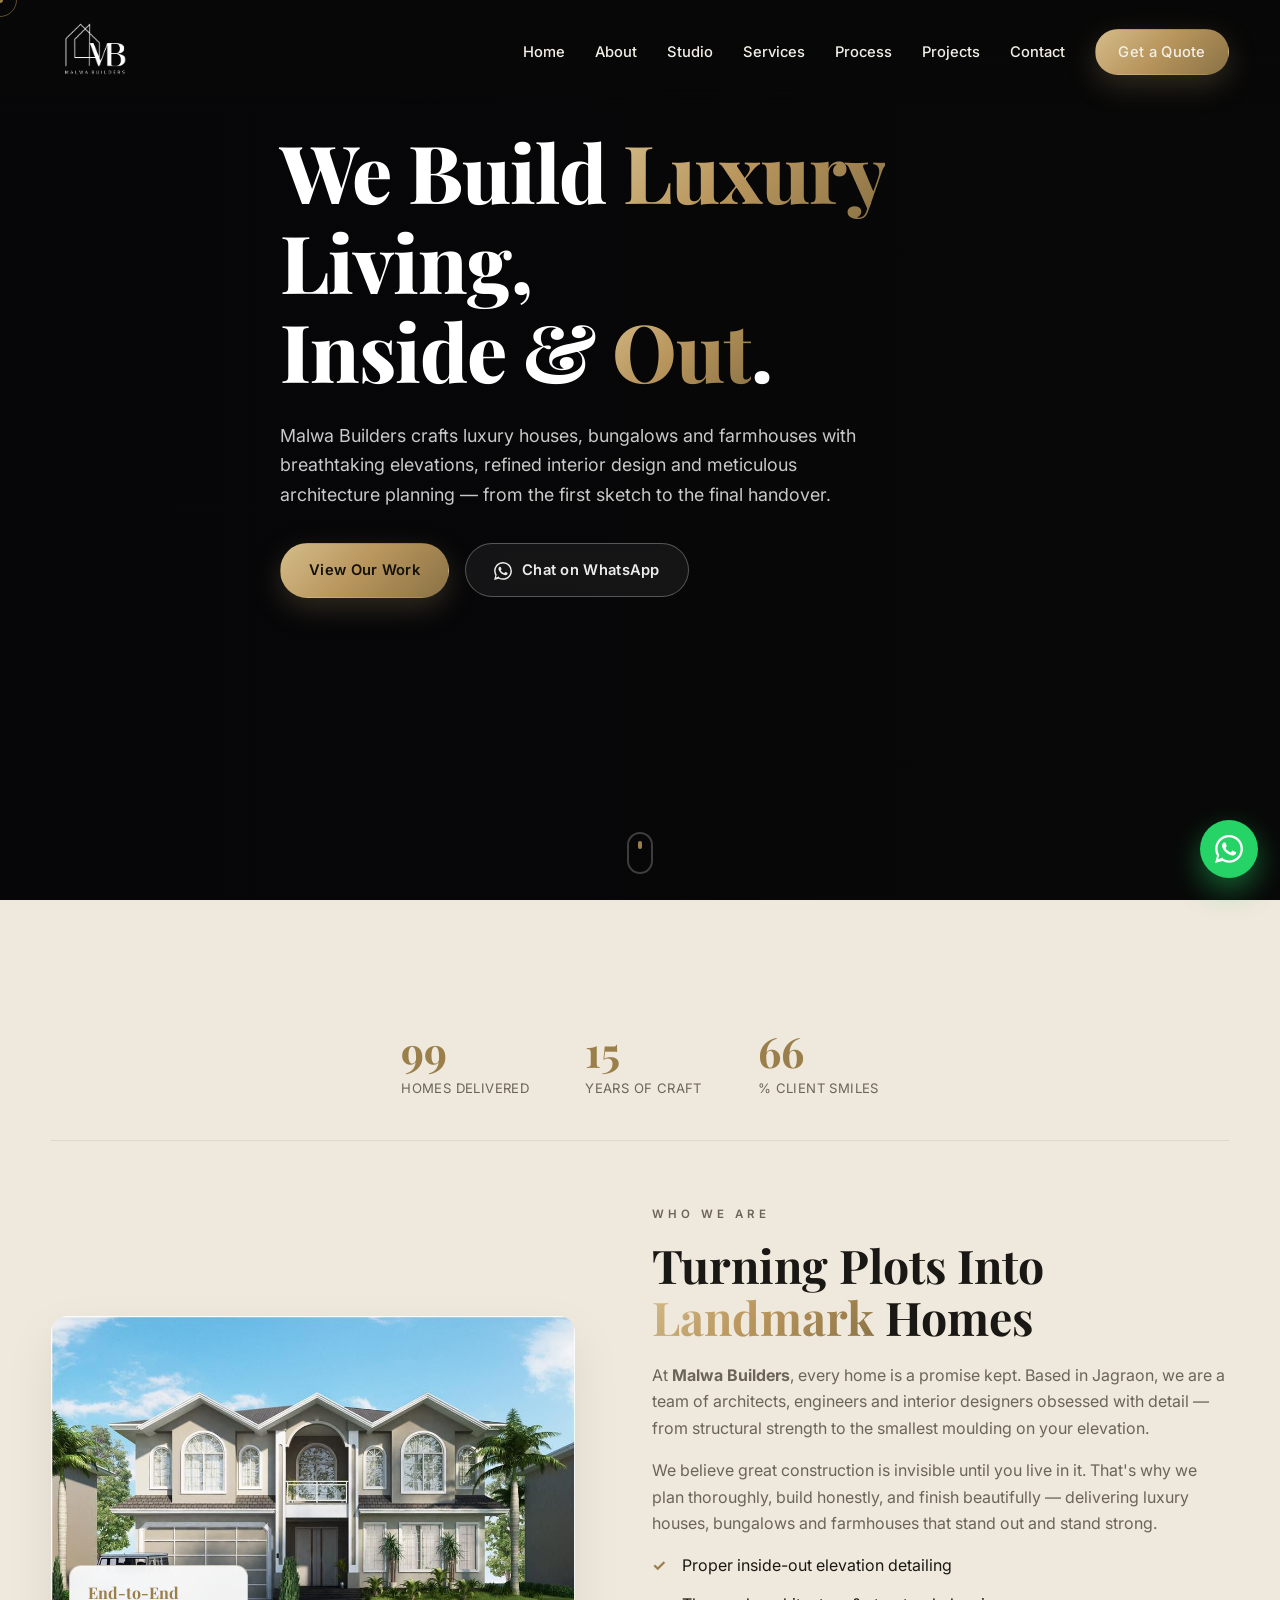
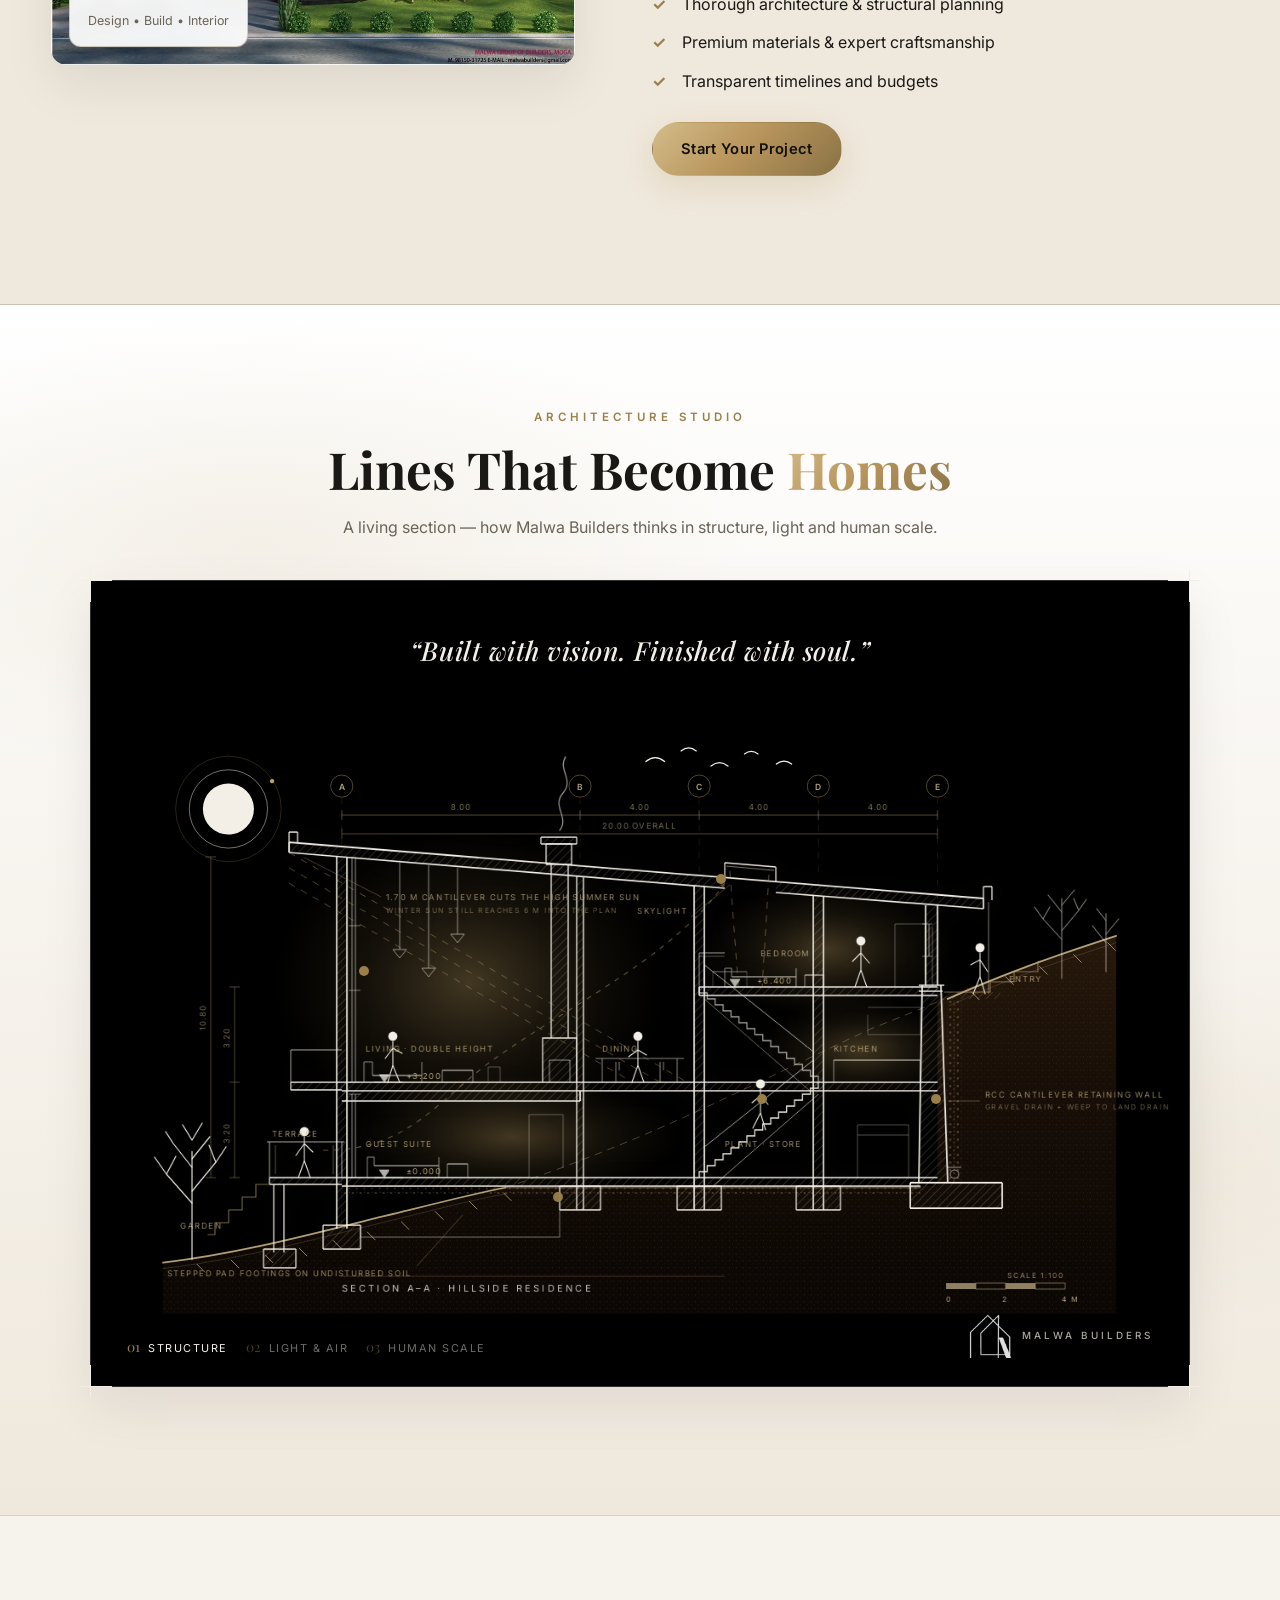
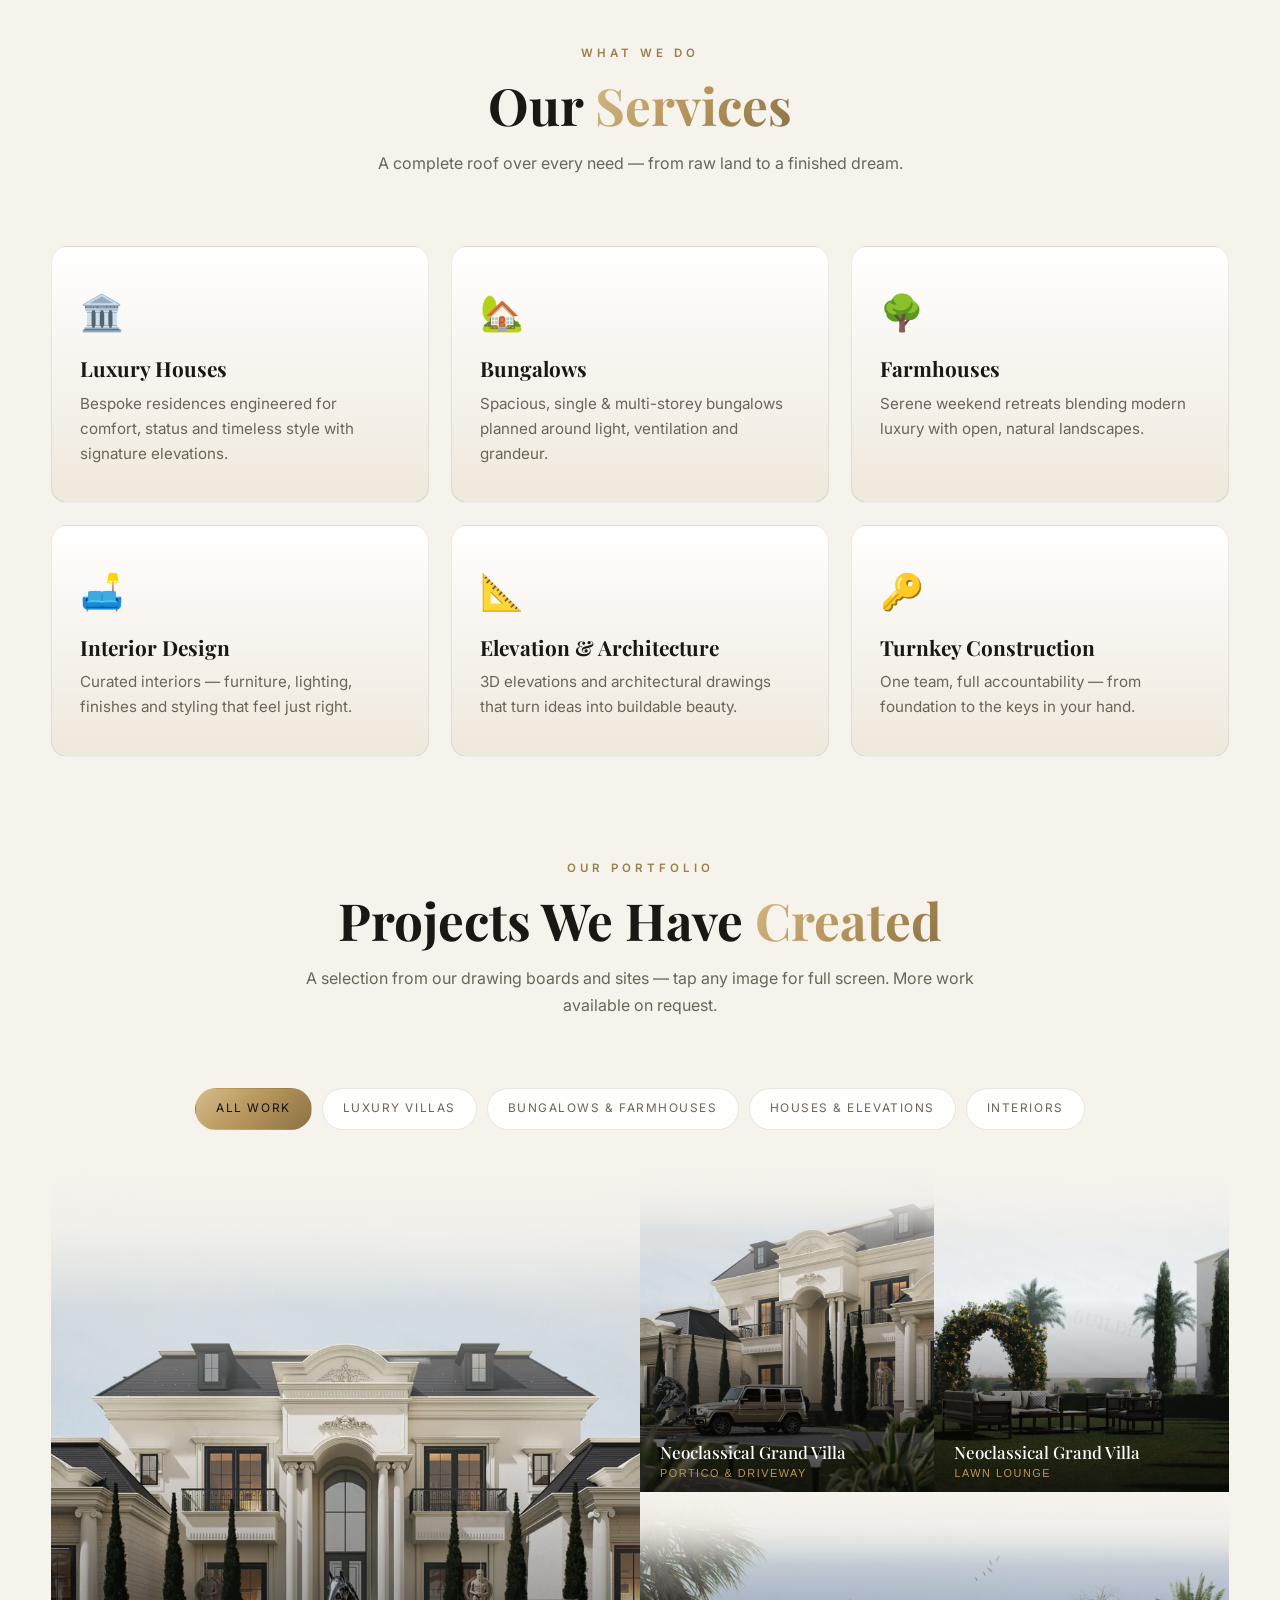
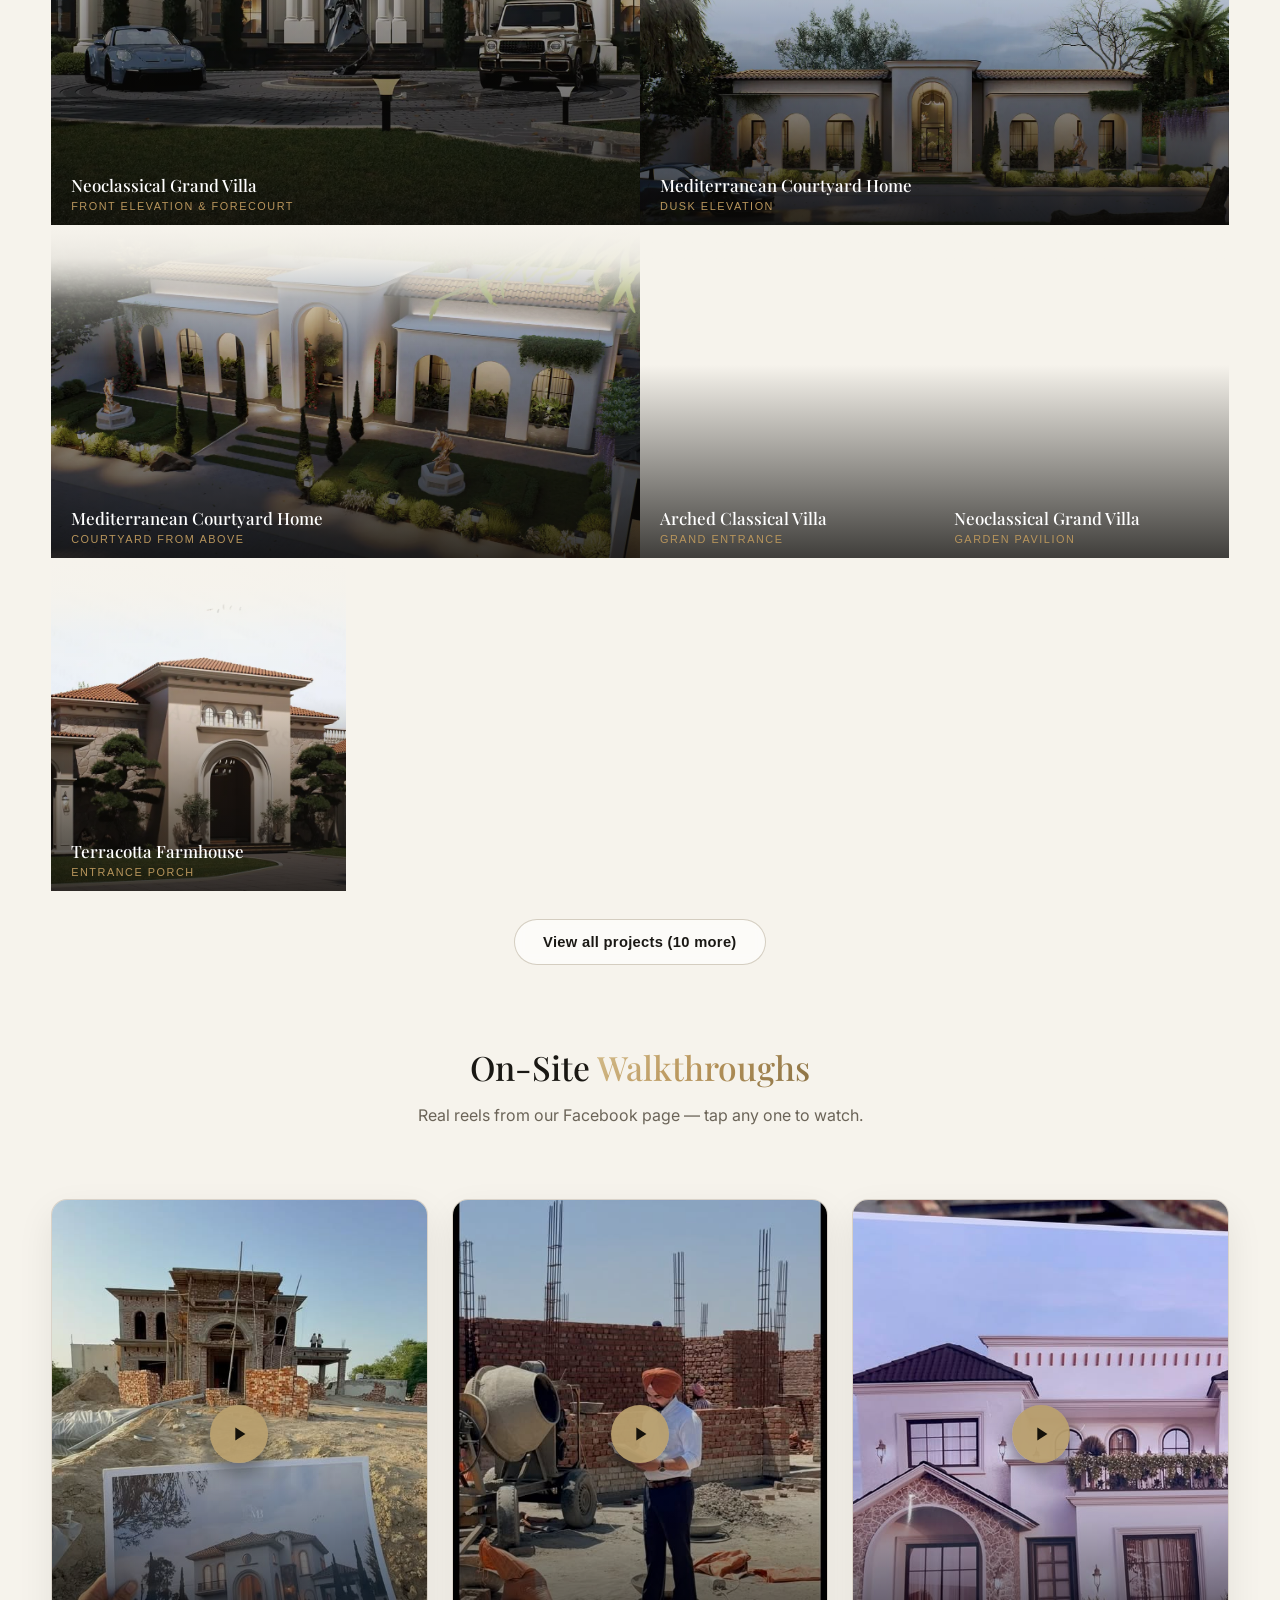
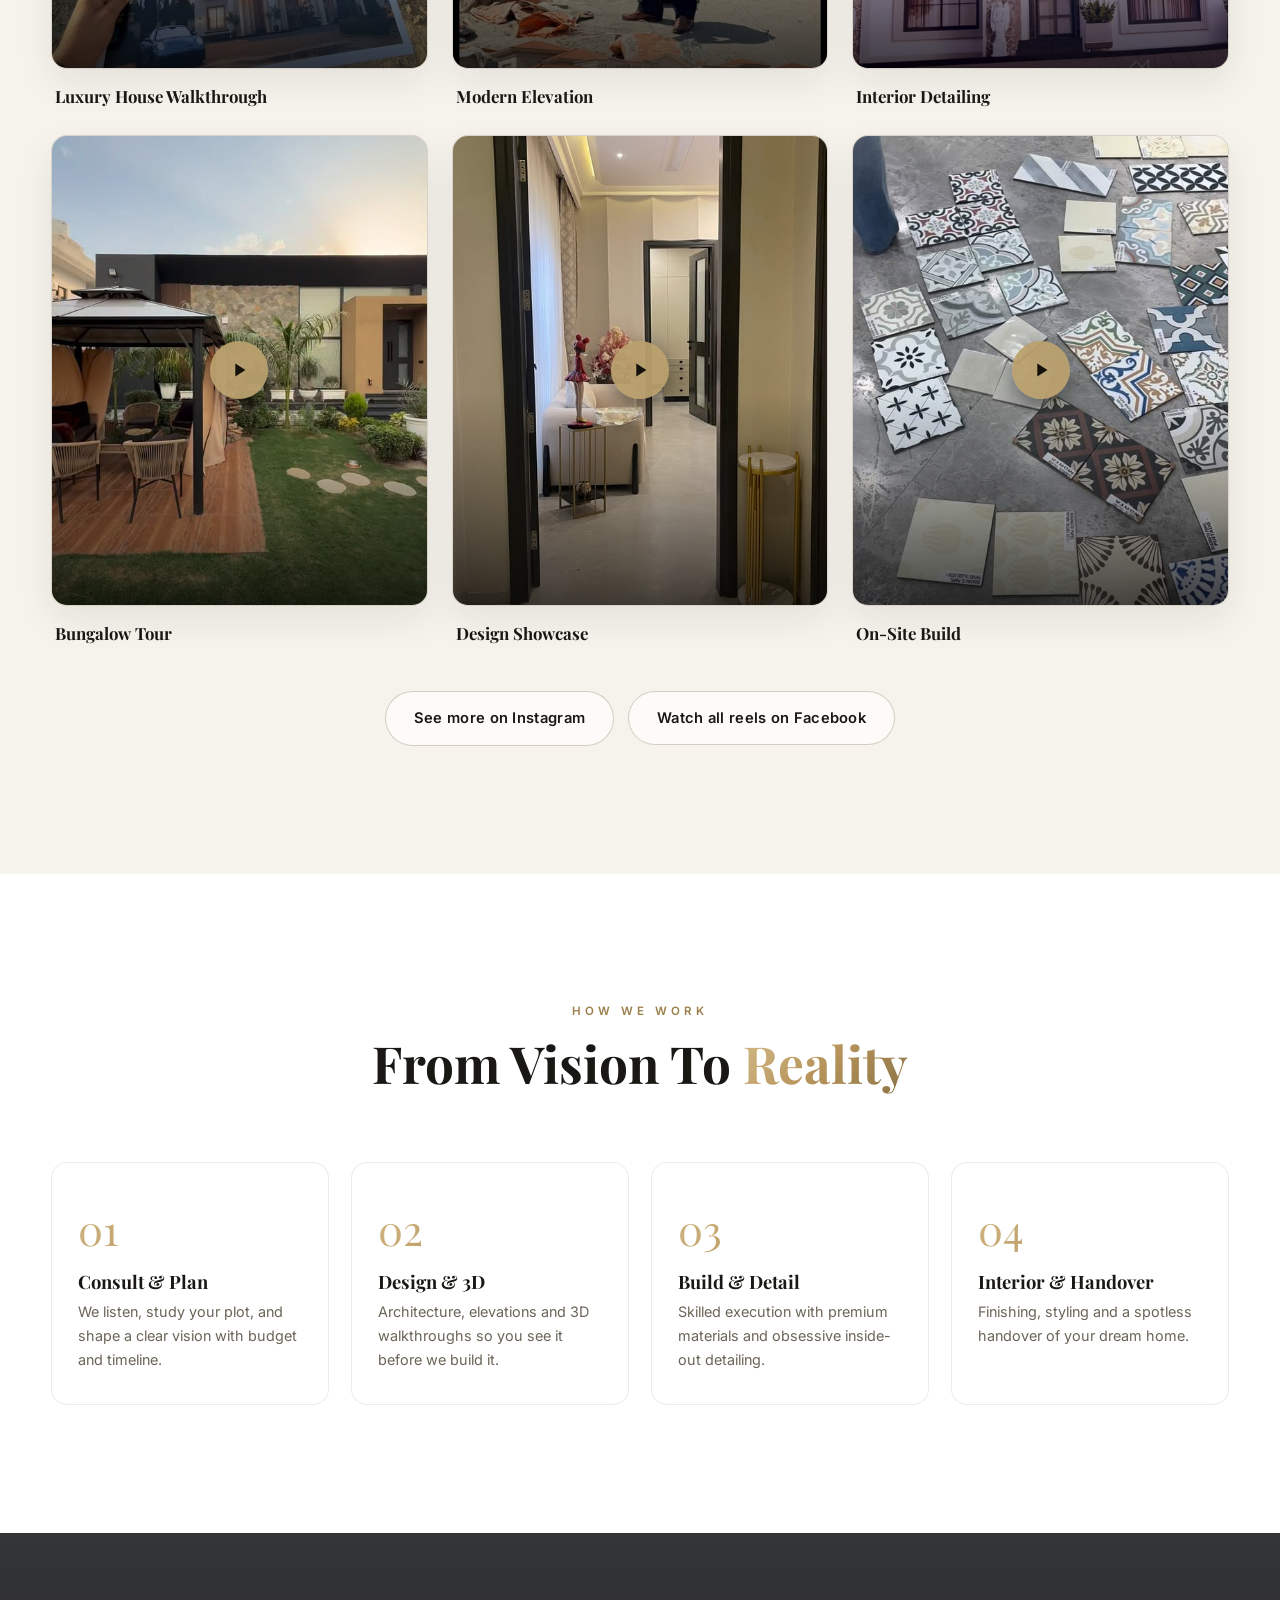
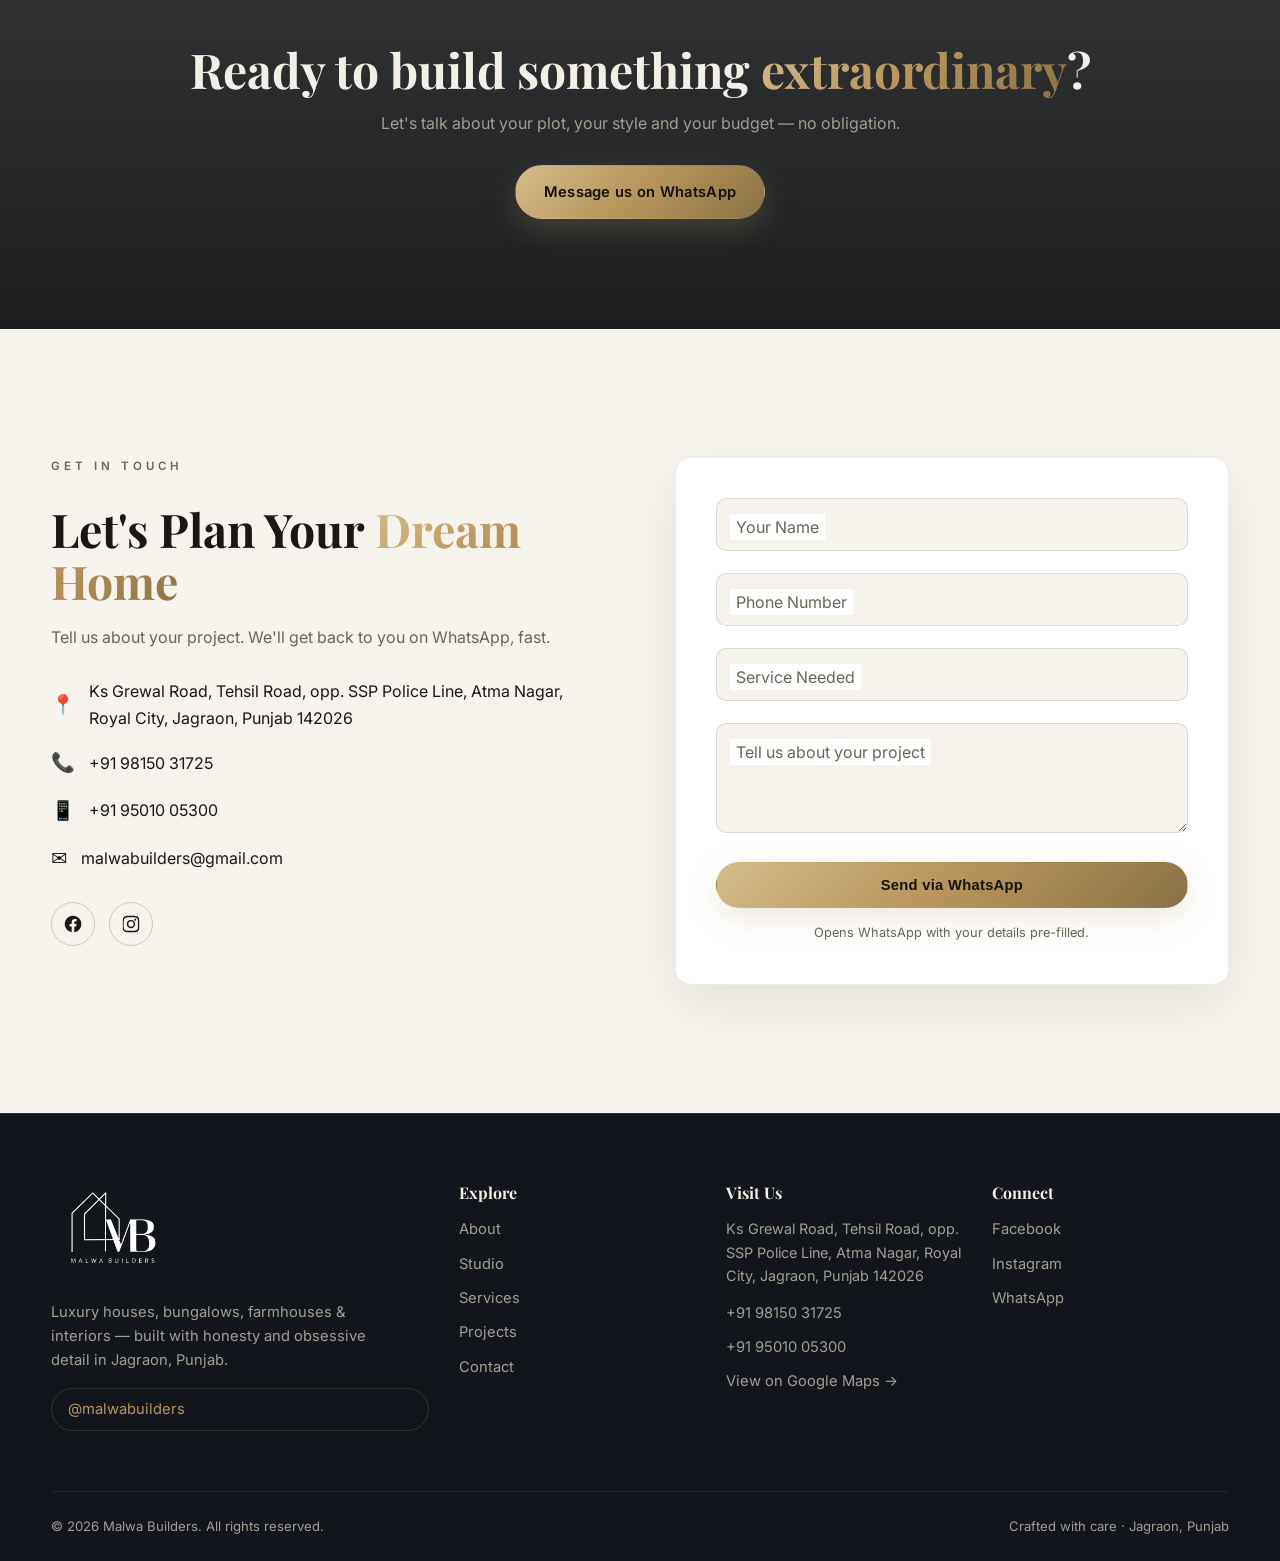
==== commit 574ad7b4: "latest changes" ====
--- a/index.html
+++ b/index.html
@@ -9,8 +9,13 @@
   <meta property="og:title" content="Malwa Builders — Luxury Homes, Bungalows & Farmhouses" />
   <meta property="og:description" content="We build luxury houses with proper inside-out elevation detailing and full architecture planning." />
   <meta property="og:type" content="website" />
-  <meta name="theme-color" content="#0b0d11" />
-  <link rel="icon" type="image/svg+xml" href="assets/favicon.svg" />
+  <meta name="theme-color" content="#12151b" />
+  <link rel="icon" type="image/png" sizes="32x32" href="assets/favicon-32.png" />
+  <link rel="icon" type="image/png" sizes="512x512" href="assets/favicon.png" />
+  <link rel="apple-touch-icon" href="assets/apple-touch-icon.png" />
+
+  <link rel="preload" as="image" href="assets/logo-light.png" fetchpriority="high" />
+  <link rel="preload" as="image" href="assets/logo-chrome.png" />
 
   <!-- Fonts -->
   <link rel="preconnect" href="https://fonts.googleapis.com" />
@@ -24,11 +29,14 @@
   <!-- ===== Loader ===== -->
   <div id="loader">
     <div class="loader-inner">
-      <img src="assets/favicon.svg" alt="Malwa Builders" class="loader-mark" />
+      <img src="assets/logo-light.png" alt="Malwa Builders" class="loader-mark" width="842" height="693" decoding="sync" fetchpriority="high" />
       <div class="loader-bar"><span></span></div>
       <p>MALWA BUILDERS</p>
     </div>
   </div>
+
+  <!-- ===== Shooting stars (full site) ===== -->
+  <canvas id="shootingStars" class="shooting-stars" aria-hidden="true"></canvas>
 
   <!-- ===== Custom cursor ===== -->
   <div class="cursor-dot"></div>
@@ -38,7 +46,7 @@
   <header class="nav" id="nav">
     <div class="container nav-inner">
       <a href="#home" class="brand" aria-label="Malwa Builders home">
-        <img src="assets/logo.svg" alt="Malwa Builders" />
+        <img src="assets/logo-chrome.png" alt="Malwa Builders" width="842" height="693" decoding="async" />
       </a>
       <nav class="nav-links" id="navLinks">
         <a href="#home">Home</a>
@@ -61,7 +69,6 @@
     <canvas id="heroCanvas"></canvas>
     <div class="hero-overlay"></div>
     <div class="container hero-content">
-      <p class="eyebrow reveal">Jagraon • Punjab • Since years of trust</p>
       <h1 class="reveal">
         We Build <span class="gold">Luxury</span> Living,<br />
         Inside &amp; <span class="gold">Out</span>.
@@ -78,18 +85,19 @@
           Chat on WhatsApp
         </a>
       </div>
-      <div class="hero-stats reveal">
+    </div>
+    <a href="#about" class="scroll-cue" aria-label="Scroll down"><span></span></a>
+  </section>
+
+  <!-- ===== About ===== -->
+  <section class="about section" id="about">
+    <div class="container">
+      <div class="about-stats reveal" aria-label="Company highlights">
         <div><strong data-count="150">0</strong><span>Homes Delivered</span></div>
         <div><strong data-count="15">0</strong><span>Years of Craft</span></div>
         <div><strong data-count="100">0</strong><span>% Client Smiles</span></div>
       </div>
-    </div>
-    <a href="#about" class="scroll-cue" aria-label="Scroll down"><span></span></a>
-  </section>
-
-  <!-- ===== About ===== -->
-  <section class="about section" id="about">
-    <div class="container about-grid">
+      <div class="about-grid">
       <div class="about-visual reveal">
         <img src="assets/projects/project1.jpg" alt="Luxury home built by Malwa Builders" loading="lazy" />
         <div class="about-badge">
@@ -119,6 +127,7 @@
           <li>Transparent timelines and budgets</li>
         </ul>
         <a href="#contact" class="btn btn-gold reveal">Start Your Project</a>
+      </div>
       </div>
     </div>
   </section>
@@ -591,9 +600,7 @@
         </div>
 
         <div class="atelier-brand">
-          <div class="atelier-mark" aria-hidden="true">
-            <span>MB</span>
-          </div>
+          <img src="assets/favicon.png" alt="" class="atelier-logo" width="64" height="64" aria-hidden="true" />
           <p>MALWA BUILDERS</p>
         </div>
 
@@ -655,11 +662,14 @@
       <div class="section-head">
         <p class="eyebrow reveal">Our Portfolio</p>
         <h2 class="reveal">Projects We Have <span class="gold">Created</span></h2>
-        <p class="section-lead reveal">Villas, bungalows, farmhouses and interiors from our own drawing boards and sites. Tap any image to open it full screen.</p>
+        <p class="section-lead reveal">A selection from our drawing boards and sites — tap any image for full screen. More work available on request.</p>
       </div>
 
       <div class="pfilters" id="projectFilters" aria-label="Filter projects"><!-- populated by js/main.js --></div>
       <div class="pgrid" id="projectGrid"><!-- populated by js/main.js --></div>
+      <button type="button" class="btn btn-ghost pgrid-more is-hidden" id="projectShowMore" aria-expanded="false">
+        View all projects
+      </button>
 
       <div class="section-head sub-head">
         <h3 class="reveal">On-Site <span class="gold">Walkthroughs</span></h3>
@@ -763,7 +773,7 @@
   <footer class="footer">
     <div class="container footer-grid">
       <div>
-        <img src="assets/logo.svg" alt="Malwa Builders" class="footer-logo" />
+        <img src="assets/logo-chrome.png" alt="Malwa Builders" class="footer-logo" width="842" height="693" decoding="async" />
         <p>Luxury houses, bungalows, farmhouses & interiors — built with honesty and obsessive detail in Jagraon, Punjab.</p>
         <a id="igLinkFooter" class="footer-social-pill" href="#" target="_blank" rel="noopener">@malwabuilders</a>
       </div>
@@ -810,7 +820,13 @@
       <svg viewBox="0 0 24 24" width="22" height="22" fill="none" stroke="currentColor" stroke-width="2" stroke-linecap="round" stroke-linejoin="round"><path d="M9 5l7 7-7 7"/></svg>
     </button>
     <figure class="lb-figure">
-      <img id="lbImg" src="" alt="" />
+      <div class="lb-photo p-protected-photo">
+        <img id="lbImg" src="" alt="" draggable="false" />
+        <span class="lb-skyfade" aria-hidden="true"></span>
+        <span class="lb-wm-tile" aria-hidden="true"></span>
+        <span class="lb-wm-mark" aria-hidden="true">MALWA BUILDERS</span>
+        <span class="lb-wm-sub" aria-hidden="true">malwabuilders.com</span>
+      </div>
       <figcaption class="lb-cap">
         <strong id="lbTitle"></strong>
         <span id="lbMeta"></span>
--- a/css/style.css
+++ b/css/style.css
@@ -2,21 +2,30 @@
    MALWA BUILDERS — STYLESHEET
    ===================================================================== */
 :root {
-  --bg: #0b0d11;          /* deep charcoal base */
-  --bg-2: #12151b;        /* raised surfaces / nav + footer */
-  --bg-3: #171b23;        /* alternate band */
-  --ink: #f3efe6;         /* warm off-white */
-  --ink-2: #d9d3c6;
-  --muted: #a29e91;
-  --gold: #b9a06e;
-  --gold-soft: #d8c6a0;
-  --gold-deep: #8a7245;
-  --gold-grad: linear-gradient(135deg, #e0d0aa 0%, #b9a06e 50%, #8a7245 100%);
-  --line: rgba(185, 160, 110, 0.22);
+  /* Page — warm light */
+  --bg: #f6f3ec;
+  --bg-2: #ffffff;
+  --bg-3: #efe8dc;
+  --ink: #1a1814;
+  --ink-2: #3d3830;
+  --muted: #6b6458;
+  --gold: #9a7f4a;
+  --gold-soft: #b8955c;
+  --gold-deep: #6d5630;
+  --gold-grad: linear-gradient(135deg, #d4bc8a 0%, #b8955c 48%, #8a7245 100%);
+  --line: rgba(109, 86, 48, 0.28);
   --radius: 16px;
   --serif: "Playfair Display", Georgia, serif;
   --sans: "Inter", system-ui, sans-serif;
-  --shadow: 0 24px 60px rgba(0, 0, 0, 0.5);
+  --shadow: 0 20px 50px rgba(26, 24, 20, 0.08);
+
+  /* Header & footer — unchanged dark bar */
+  --chrome-bg: #12151b;
+  --chrome-bg-scrolled: rgba(18, 21, 27, 0.92);
+  --chrome-ink: #f3efe6;
+  --chrome-muted: #a29e91;
+  --chrome-line: rgba(185, 160, 110, 0.22);
+  --chrome-shadow: 0 12px 34px rgba(0, 0, 0, 0.45);
 }
 
 * { margin: 0; padding: 0; box-sizing: border-box; }
@@ -30,6 +39,17 @@
   line-height: 1.65;
   overflow-x: hidden;
   -webkit-font-smoothing: antialiased;
+}
+
+/* Shooting stars — full viewport, all sections */
+.shooting-stars {
+  position: fixed;
+  inset: 0;
+  width: 100%;
+  height: 100%;
+  pointer-events: none;
+  z-index: 850;
+  opacity: 1;
 }
 
 img { max-width: 100%; display: block; }
@@ -71,10 +91,10 @@
   background: var(--gold-grad); color: #14110a;
   box-shadow: 0 10px 30px rgba(185,160,110,.24);
 }
-.btn-gold:hover { transform: translateY(-3px); box-shadow: 0 16px 40px rgba(185,160,110,.36); }
+.btn-gold:hover { transform: translateY(-3px); box-shadow: 0 16px 40px rgba(154, 127, 74, 0.32); }
 .btn-ghost {
   border-color: var(--line); color: var(--ink);
-  background: rgba(255,255,255,.03); backdrop-filter: blur(6px);
+  background: rgba(255, 255, 255, 0.65); backdrop-filter: blur(6px);
 }
 .btn-ghost:hover { border-color: var(--gold); color: var(--gold); transform: translateY(-3px); }
 .btn-block { width: 100%; justify-content: center; }
@@ -87,8 +107,12 @@
 }
 #loader.hidden { opacity: 0; visibility: hidden; }
 .loader-inner { text-align: center; }
-.loader-mark { width: 64px; margin: 0 auto 22px; animation: floaty 2s ease-in-out infinite; }
-.loader-bar { width: 180px; height: 3px; background: rgba(255,255,255,.08); border-radius: 4px; overflow: hidden; margin: 0 auto; }
+.loader-mark {
+  display: block; width: min(340px, 86vw); height: auto; margin: 0 auto 22px;
+  animation: floaty 2s ease-in-out infinite;
+  image-rendering: -webkit-optimize-contrast;
+}
+.loader-bar { width: 180px; height: 3px; background: rgba(26, 24, 20, 0.08); border-radius: 4px; overflow: hidden; margin: 0 auto; }
 .loader-bar span { display: block; height: 100%; width: 0; background: var(--gold-grad); animation: load 1.4s ease forwards; }
 .loader-inner p { margin-top: 18px; letter-spacing: 6px; font-size: .75rem; color: var(--muted); }
 @keyframes load { to { width: 100%; } }
@@ -101,61 +125,107 @@
 .cursor-ring.grow { transform: translate(-50%, -50%) scale(1.8); opacity: 1; }
 @media (hover: none) { .cursor-dot, .cursor-ring { display: none; } }
 
-/* ===== Navbar ===== */
+/* ===== Navbar (dark chrome — do not follow page light tokens) ===== */
 .nav {
   position: fixed; top: 0; left: 0; right: 0; z-index: 900;
-  padding: 18px 0; transition: background .4s, padding .4s, box-shadow .4s;
-  background: var(--bg-2);
-  border-bottom: 1px solid var(--line);
+  padding: 18px 0;
+  transition: background .45s ease, padding .4s, box-shadow .4s, border-color .45s ease;
+  /* At the top the bar dissolves into the hero: dark enough over the links to
+     keep them legible, fading out so the rib grid still reads through. */
+  background: linear-gradient(180deg, rgba(8, 8, 8, 0.95) 0%, rgba(8, 8, 8, 0.88) 55%, rgba(8, 8, 8, 0.55) 85%, rgba(8, 8, 8, 0) 100%);
+  border-bottom: 1px solid transparent;
 }
 .nav.scrolled {
-  background: rgba(18,21,27,.92); backdrop-filter: blur(14px);
-  padding: 12px 0; box-shadow: 0 12px 34px rgba(0,0,0,.45);
-}
-.nav-inner { display: flex; align-items: center; justify-content: space-between; }
-.brand img { height: 44px; }
+  background: var(--chrome-bg);
+  border-bottom-color: var(--chrome-line);
+  padding: 12px 0; box-shadow: var(--chrome-shadow);
+}
+.nav-inner { display: flex; align-items: center; justify-content: space-between; gap: 16px; }
+.brand {
+  flex-shrink: 0; line-height: 0; display: block;
+}
+.brand img {
+  display: block;
+  height: clamp(56px, 5.8vw, 68px);
+  width: auto;
+  max-width: min(340px, 46vw);
+  object-fit: contain;
+  object-position: left center;
+}
 .nav-links { display: flex; align-items: center; gap: 30px; }
-.nav-links a { font-size: .92rem; font-weight: 500; color: var(--ink); position: relative; transition: color .3s; }
+.nav-links a { font-size: .92rem; font-weight: 500; color: var(--chrome-ink); position: relative; transition: color .3s; }
 .nav-links a:not(.btn)::after {
   content: ""; position: absolute; left: 0; bottom: -6px; height: 2px; width: 0;
   background: var(--gold-grad); transition: width .3s;
 }
-.nav-links a:not(.btn):hover { color: var(--gold); }
+.nav-links a:not(.btn):hover { color: var(--gold-soft); }
 .nav-links a:not(.btn):hover::after { width: 100%; }
 .nav-cta { padding: 10px 22px; }
 .hamburger { display: none; flex-direction: column; gap: 5px; background: none; border: 0; cursor: pointer; padding: 6px; }
-.hamburger span { width: 26px; height: 2px; background: var(--ink); transition: .3s; }
+.hamburger span { width: 26px; height: 2px; background: var(--chrome-ink); transition: .3s; }
 .hamburger.open span:nth-child(1) { transform: translateY(7px) rotate(45deg); }
 .hamburger.open span:nth-child(2) { opacity: 0; }
 .hamburger.open span:nth-child(3) { transform: translateY(-7px) rotate(-45deg); }
 
-/* ===== Hero ===== */
-.hero { position: relative; min-height: 100vh; display: flex; align-items: center; overflow: hidden; }
-#heroCanvas { position: absolute; inset: 0; width: 100%; height: 100%; z-index: 0; }
+/* ===== Hero — Calatrava rib field (reference: white ribs / black void) ===== */
+.hero { position: relative; min-height: 100vh; min-height: 100dvh; display: flex; align-items: flex-start; overflow: hidden; background: #080808; }
+#heroCanvas { position: absolute; inset: 0; width: 100%; height: 100%; z-index: 0; pointer-events: none; }
 .hero-overlay {
-  position: absolute; inset: 0; z-index: 1;
-  background:
-    radial-gradient(920px 620px at 82% 46%, rgba(255,255,255,.09), transparent 55%),
-    radial-gradient(1100px 680px at 78% 42%, rgba(185,160,110,.12), transparent 60%),
-    linear-gradient(96deg, rgba(11,13,17,.97) 0%, rgba(11,13,17,.90) 26%, rgba(11,13,17,.38) 50%, rgba(11,13,17,.04) 70%, transparent 92%),
-    linear-gradient(180deg, rgba(11,13,17,.38) 0%, rgba(11,13,17,.06) 42%, rgba(11,13,17,.52) 82%, var(--bg) 100%);
+  position: absolute; inset: 0; z-index: 1; pointer-events: none;
+  background: linear-gradient(
+    90deg,
+    rgba(6, 6, 8, 0.95) 0%,
+    rgba(6, 6, 8, 0.88) 32%,
+    rgba(6, 6, 8, 0.52) 52%,
+    rgba(6, 6, 8, 0.16) 70%,
+    transparent 84%
+  );
 }
 @media (max-width: 900px) {
   .hero-overlay {
-    background:
-      radial-gradient(700px 420px at 50% 40%, rgba(185,160,110,.12), transparent 62%),
-      linear-gradient(180deg, rgba(11,13,17,.62) 0%, rgba(11,13,17,.80) 55%, var(--bg) 100%);
+    background: linear-gradient(
+      180deg,
+      rgba(6, 6, 8, 0.88) 0%,
+      rgba(6, 6, 8, 0.72) 55%,
+      rgba(6, 6, 8, 0.85) 100%
+    );
   }
 }
-.hero-content { position: relative; z-index: 2; padding-top: 90px; max-width: 780px; }
-.hero h1 { font-size: clamp(2.6rem, 7vw, 5rem); font-weight: 800; letter-spacing: -1px; }
-.hero-sub { color: var(--muted); font-size: clamp(1rem, 1.4vw, 1.15rem); margin: 26px 0 34px; max-width: 580px; }
+.hero-content { position: relative; z-index: 2; padding-top: clamp(96px, 14vh, 132px); padding-bottom: clamp(52px, 10vh, 88px); max-width: 720px; }
+.hero .eyebrow { color: rgba(255, 255, 255, 0.52); }
+.hero h1 { font-size: clamp(2.6rem, 7vw, 5rem); font-weight: 800; letter-spacing: -1px; color: #fff; }
+.hero-sub { color: rgba(255, 255, 255, 0.78); font-size: clamp(1rem, 1.4vw, 1.15rem); margin: 26px 0 34px; max-width: 580px; }
 .hero-actions { display: flex; gap: 16px; flex-wrap: wrap; }
-.hero-stats { display: flex; gap: 44px; margin-top: 60px; flex-wrap: wrap; }
-.hero-stats strong { font-family: var(--serif); font-size: 2.2rem; color: var(--gold); display: block; }
-.hero-stats span { font-size: .8rem; color: var(--muted); letter-spacing: .5px; }
-
-.scroll-cue { position: absolute; bottom: 26px; left: 50%; transform: translateX(-50%); z-index: 3; width: 26px; height: 42px; border: 2px solid var(--line); border-radius: 14px; display: grid; justify-items: center; }
+.hero .btn-ghost {
+  color: rgba(255, 255, 255, 0.92);
+  border-color: rgba(255, 255, 255, 0.28);
+  background: rgba(255, 255, 255, 0.06);
+}
+.hero .btn-ghost:hover { border-color: var(--gold-soft); color: var(--gold-soft); background: rgba(255, 255, 255, 0.1); }
+.about-stats {
+  display: flex;
+  gap: clamp(28px, 6vw, 56px);
+  flex-wrap: wrap;
+  justify-content: center;
+  margin-bottom: clamp(40px, 6vw, 64px);
+  padding-bottom: clamp(28px, 4vw, 40px);
+  border-bottom: 1px solid rgba(26, 24, 20, 0.08);
+}
+.about-stats strong {
+  font-family: var(--serif);
+  font-size: clamp(2rem, 4.5vw, 2.6rem);
+  color: var(--gold);
+  display: block;
+  line-height: 1.1;
+}
+.about-stats span {
+  font-size: .82rem;
+  color: var(--muted);
+  letter-spacing: .4px;
+  text-transform: uppercase;
+}
+
+.scroll-cue { position: absolute; bottom: 26px; left: 50%; transform: translateX(-50%); z-index: 3; width: 26px; height: 42px; border: 2px solid rgba(255, 255, 255, 0.22); border-radius: 14px; display: grid; justify-items: center; }
 .scroll-cue span { width: 4px; height: 8px; background: var(--gold); border-radius: 2px; margin-top: 7px; animation: scrolldot 1.6s infinite; }
 @keyframes scrolldot { 0%{ transform: translateY(0); opacity:1;} 70%{ transform: translateY(14px); opacity:0;} 100%{opacity:0;} }
 
@@ -165,8 +235,9 @@
 .about-visual img { width: 100%; height: 100%; object-fit: cover; transition: transform 1.2s ease; }
 .about-visual:hover img { transform: scale(1.06); }
 .about-badge {
-  position: absolute; left: 18px; bottom: 18px; background: rgba(11,13,17,.86);
+  position: absolute; left: 18px; bottom: 18px; background: rgba(255, 255, 255, 0.92);
   backdrop-filter: blur(8px); border: 1px solid var(--line); border-radius: 12px; padding: 14px 18px;
+  box-shadow: 0 12px 32px rgba(26, 24, 20, 0.1);
 }
 .about-badge strong { display: block; color: var(--gold); font-family: var(--serif); }
 .about-badge span { font-size: .78rem; color: var(--muted); }
@@ -176,27 +247,34 @@
 .about-list li { position: relative; padding-left: 30px; color: var(--ink); }
 .about-list li::before { content: "✓"; position: absolute; left: 0; color: var(--gold); font-weight: 700; }
 
-/* ===== Section colour grading (alternating charcoal tones) ===== */
-.about { background: #0e1116; }
+/* ===== Section colour grading (light page rhythm) ===== */
+.about { background: var(--bg-3); }
 .services { background: var(--bg); }
-.projects { background: #0e1116; border-top: 1px solid rgba(185,160,110,.12); border-bottom: 1px solid rgba(185,160,110,.12); }
-.process { background: #12161d; }
+.projects {
+  background: var(--bg);
+  border: none;
+}
+/* Services and Projects share a background, so the full section padding on both
+   sides reads as one dead band — tighten the seam between them. */
+.services { padding-bottom: clamp(34px, 4vw, 54px); }
+.projects { padding-top: clamp(34px, 4vw, 54px); }
+.process { background: var(--bg-2); }
 .contact { background: var(--bg); }
 
 /* ===== Architecture Studio (atelier) ===== */
 .atelier {
   position: relative;
   padding: clamp(60px, 8vw, 110px) 0 clamp(80px, 10vw, 140px);
-  background: #06070a;
-  border-top: 1px solid rgba(185,160,110,.14);
-  border-bottom: 1px solid rgba(185,160,110,.14);
+  background: linear-gradient(180deg, var(--bg-2) 0%, var(--bg-3) 100%);
+  border-top: 1px solid var(--line);
+  border-bottom: 1px solid var(--line);
   overflow: hidden;
 }
 .atelier-ambient {
   position: absolute; inset: 0; pointer-events: none;
   background:
-    radial-gradient(900px 420px at 20% 20%, rgba(185,160,110,.08), transparent 55%),
-    radial-gradient(700px 380px at 85% 70%, rgba(185,160,110,.05), transparent 50%);
+    radial-gradient(900px 420px at 20% 20%, rgba(185, 160, 110, 0.12), transparent 55%),
+    radial-gradient(700px 380px at 85% 70%, rgba(154, 127, 74, 0.08), transparent 50%);
 }
 .atelier-wrap { position: relative; z-index: 1; }
 .atelier-head { text-align: center; max-width: 640px; margin: 0 auto 40px; }
@@ -277,6 +355,10 @@
   display: flex; align-items: center; gap: 10px;
   opacity: 0;
 }
+.atelier-logo {
+  width: 44px; height: 44px; object-fit: contain;
+  filter: brightness(0) invert(1); opacity: 0.88;
+}
 .atelier-mark {
   width: 42px; height: 42px;
   border: 1px solid #f3efe6;
@@ -337,10 +419,11 @@
   transform: translateX(-50%) translateY(6px);
   width: max(180px, 22vw); max-width: 240px;
   padding: 10px 12px;
-  background: rgba(11,13,17,.94);
+  background: rgba(255, 255, 255, 0.97);
   border: 1px solid var(--line);
   color: var(--ink); font-size: .72rem; line-height: 1.45;
   letter-spacing: .2px; text-align: left;
+  box-shadow: var(--shadow);
   opacity: 0; visibility: hidden; pointer-events: none;
   transition: opacity .3s, transform .3s, visibility .3s;
   z-index: 5;
@@ -373,8 +456,8 @@
 /* ===== Services ===== */
 .cards { display: grid; grid-template-columns: repeat(3, 1fr); gap: 22px; }
 .card {
-  background: linear-gradient(180deg, var(--bg-2), var(--bg-3));
-  border: 1px solid rgba(255,255,255,.06); border-radius: var(--radius);
+  background: linear-gradient(180deg, #ffffff, var(--bg-3));
+  border: 1px solid rgba(26, 24, 20, 0.08); border-radius: var(--radius);
   padding: 36px 28px; transition: transform .4s, border-color .4s, box-shadow .4s;
   position: relative; overflow: hidden;
 }
@@ -391,7 +474,7 @@
 
 /* ===== Process ===== */
 .timeline { display: grid; grid-template-columns: repeat(4, 1fr); gap: 22px; }
-.step { background: var(--bg-2); border: 1px solid rgba(255,255,255,.06); border-radius: var(--radius); padding: 32px 26px; position: relative; transition: transform .4s, border-color .4s, box-shadow .4s; }
+.step { background: #fff; border: 1px solid rgba(26, 24, 20, 0.08); border-radius: var(--radius); padding: 32px 26px; position: relative; transition: transform .4s, border-color .4s, box-shadow .4s; }
 .step:hover { transform: translateY(-6px); border-color: var(--line); box-shadow: var(--shadow); }
 .step-no { font-family: var(--serif); font-size: 2.6rem; background: var(--gold-grad); -webkit-background-clip: text; background-clip: text; color: transparent; display: block; margin-bottom: 8px; }
 .step h3 { font-size: 1.15rem; margin-bottom: 8px; }
@@ -407,8 +490,8 @@
 .pfilters { display: flex; flex-wrap: wrap; gap: 10px; justify-content: center; margin-bottom: 30px; }
 .pfilter {
   font: inherit; font-size: .74rem; letter-spacing: .13em; text-transform: uppercase;
-  color: var(--muted); background: rgba(255,255,255,.03);
-  border: 1px solid rgba(255,255,255,.08); border-radius: 999px;
+  color: var(--muted); background: rgba(255, 255, 255, 0.85);
+  border: 1px solid rgba(26, 24, 20, 0.1); border-radius: 999px;
   padding: 10px 20px; cursor: pointer;
   transition: color .3s, border-color .3s, background .3s;
 }
@@ -416,39 +499,81 @@
 .pfilter.active { color: #14110a; background: var(--gold-grad); border-color: transparent; }
 
 .pgrid {
-  display: grid; grid-template-columns: repeat(6, 1fr);
-  grid-auto-rows: 244px; gap: 16px; grid-auto-flow: dense;
-}
+  display: grid;
+  grid-template-columns: repeat(4, minmax(0, 1fr));
+  grid-auto-rows: minmax(220px, 26vw);
+  gap: 0;
+  grid-auto-flow: dense;
+  width: 100%;
+  margin-inline: auto;
+}
+.projects.p-protected .pgrid,
+.projects.p-protected .lb-photo {
+  -webkit-user-select: none; user-select: none;
+  -webkit-touch-callout: none;
+}
+
 .pcard {
-  position: relative; grid-column: span 2; padding: 0; overflow: hidden;
-  border: 1px solid rgba(255,255,255,.07); border-radius: var(--radius);
-  background: var(--bg-3); cursor: pointer; text-align: left;
+  position: relative; grid-column: span 1; padding: 0; overflow: hidden;
+  border: none; border-radius: 0;
+  box-shadow: none; outline: none;
+  background: transparent; cursor: pointer; text-align: left;
   opacity: 0; transform: translateY(26px);
-  transition: opacity .7s ease, transform .7s cubic-bezier(.2,.8,.2,1),
-              border-color .4s, box-shadow .4s;
+  transition: opacity .7s ease, transform .55s cubic-bezier(.34, 1.45, .64, 1);
 }
 .pcard.in { opacity: 1; transform: none; }
-.pcard.wide { grid-column: span 3; }
-.pcard.lead { grid-column: span 4; grid-row: span 2; }
-.pcard.is-hidden { display: none; }
-.pcard img {
+.pcard.wide { grid-column: span 2; }
+.pcard.lead { grid-column: span 2; grid-row: span 2; }
+.pcard.is-hidden,
+.pcard.is-folded { display: none; }
+
+.pcard .p-media {
+  position: absolute; inset: 0; overflow: hidden;
+  border-radius: 0;
+  background: var(--bg);
+}
+
+/* Exterior sky → same cream as .projects / page (top only — no side haze) */
+.pcard--ext .p-skyfade {
+  display: block;
+  position: absolute; inset: 0; z-index: 2; pointer-events: none;
+  background: linear-gradient(
+    180deg,
+    var(--bg) 0%,
+    color-mix(in srgb, var(--bg) 88%, transparent) 10%,
+    color-mix(in srgb, var(--bg) 45%, transparent) 22%,
+    transparent 40%
+  );
+}
+.pcard .p-wm-tile {
+  display: none;
+}
+.pcard .p-img {
   width: 100%; height: 100%; display: block;
-  object-fit: cover; object-position: center 42%; /* bias the crop off the foreground */
-  filter: saturate(.94) contrast(1.02);
-  transition: transform .9s cubic-bezier(.2,.8,.2,1), filter .5s;
-}
+  object-fit: cover; object-position: center 42%;
+  transition: transform .55s cubic-bezier(.34, 1.35, .64, 1);
+  pointer-events: none;
+}
+.p-wm-mark {
+  display: none;
+}
+.p-shield {
+  position: absolute; inset: 0; z-index: 5;
+  background: transparent;
+}
+
 .pcard::after {
-  content: ""; position: absolute; inset: 0; pointer-events: none;
-  background: linear-gradient(transparent 40%, rgba(6,7,10,.88));
+  content: ""; position: absolute; inset: 0; z-index: 6; pointer-events: none;
+  background: linear-gradient(transparent 42%, rgba(12, 11, 9, 0.78));
   transition: opacity .4s;
 }
 .pcard.in:hover, .pcard.in:focus-visible {
-  transform: translateY(-5px); border-color: var(--gold);
-  box-shadow: 0 28px 64px rgba(0,0,0,.62);
-}
-.pcard:hover img { transform: scale(1.06); filter: saturate(1.04) contrast(1.04); }
+  transform: translateY(-8px);
+  box-shadow: none;
+}
+.pcard:hover .p-img { transform: scale(1.04); }
 .pcap {
-  position: absolute; z-index: 2; inset: auto 0 0 0; padding: 18px 20px;
+  position: absolute; z-index: 7; inset: auto 0 0 0; padding: 18px 20px;
   transform: translateY(5px); transition: transform .45s cubic-bezier(.2,.8,.2,1);
 }
 .pcard:hover .pcap { transform: translateY(0); }
@@ -461,14 +586,24 @@
   text-transform: uppercase; color: var(--gold-soft);
 }
 .pcard .pzoom {
-  position: absolute; z-index: 2; top: 14px; right: 14px;
+  position: absolute; z-index: 7; top: 14px; right: 14px;
   width: 34px; height: 34px; border-radius: 50%; display: grid; place-items: center;
   background: rgba(6,7,10,.55); border: 1px solid rgba(255,255,255,.16);
   color: var(--gold-soft); opacity: 0; transform: scale(.85);
-  transition: opacity .35s, transform .35s;
+  transition: opacity .35s, transform .35s; pointer-events: none;
 }
 .pcard:hover .pzoom { opacity: 1; transform: scale(1); }
+
+/* Deter clean grabs while tab/app switches or Print Screen */
+body.p-capture-guard .p-img,
+body.p-capture-guard #lbImg {
+  filter: blur(22px) saturate(0.4) !important;
+}
 .projects-cta { text-align: center; margin-top: 44px; display: flex; gap: 14px; justify-content: center; flex-wrap: wrap; }
+.pgrid-more {
+  display: block; width: fit-content; margin: 28px auto 0;
+}
+.pgrid-more.is-hidden { display: none; }
 
 /* ===== Reels (hover to play) ===== */
 .reels { display: grid; grid-template-columns: repeat(3, 1fr); gap: 24px; }
@@ -476,11 +611,11 @@
 .reel-media {
   position: relative; border-radius: var(--radius); overflow: hidden;
   aspect-ratio: 4 / 5; background: var(--bg-3);
-  border: 1px solid rgba(255,255,255,.07);
-  box-shadow: 0 16px 40px rgba(0,0,0,.45);
+  border: 1px solid rgba(26, 24, 20, 0.1);
+  box-shadow: 0 14px 36px rgba(26, 24, 20, 0.08);
   transition: transform .4s cubic-bezier(.2,.8,.2,1), border-color .4s, box-shadow .4s;
 }
-.reel:hover .reel-media { transform: translateY(-8px); border-color: var(--gold); box-shadow: 0 26px 60px rgba(0,0,0,.6); }
+.reel:hover .reel-media { transform: translateY(-8px); border-color: var(--gold); box-shadow: 0 22px 48px rgba(26, 24, 20, 0.14); }
 .reel-poster {
   position: absolute; inset: 0; width: 100%; height: 100%; object-fit: cover;
   z-index: 1; transition: transform .8s ease;
@@ -503,22 +638,22 @@
 
 .footer-social-pill {
   display: inline-block; margin-top: 16px; padding: 8px 16px; border-radius: 50px;
-  border: 1px solid var(--line); color: var(--gold) !important; font-size: .82rem;
+  border: 1px solid var(--chrome-line); color: var(--gold-soft) !important; font-size: .82rem;
   transition: background .3s, color .3s;
 }
 .footer-social-pill:hover { background: var(--gold-grad); color: #14110a !important; }
-.footer-grid address { font-style: normal; color: var(--muted); font-size: .9rem; margin-bottom: 14px; line-height: 1.6; }
-
-/* ===== CTA banner ===== */
-/* Deliberately the one dark band — gives the light page rhythm and makes the CTA pop */
+.footer-grid address { font-style: normal; color: var(--chrome-muted); font-size: .9rem; margin-bottom: 14px; line-height: 1.6; }
+
+/* ===== CTA banner (dark band on light page) ===== */
 .cta-banner {
   background:
     linear-gradient(rgba(9,11,14,.82), rgba(9,11,14,.92)),
     url("https://images.unsplash.com/photo-1512917774080-9991f1c4c750?auto=format&fit=crop&w=1600&q=80") center/cover fixed;
   text-align: center; padding: clamp(70px, 9vw, 110px) 0;
-}
-.cta-inner h2 { font-size: clamp(1.8rem, 4vw, 3rem); margin-bottom: 14px; }
-.cta-inner p { color: var(--muted); margin-bottom: 28px; }
+  color: var(--chrome-ink);
+}
+.cta-inner h2 { font-size: clamp(1.8rem, 4vw, 3rem); margin-bottom: 14px; color: var(--chrome-ink); }
+.cta-inner p { color: var(--chrome-muted); margin-bottom: 28px; }
 
 /* ===== Contact ===== */
 .contact-grid { display: grid; grid-template-columns: 1fr 1fr; gap: clamp(36px, 6vw, 70px); align-items: start; }
@@ -533,10 +668,10 @@
 .socials a { width: 44px; height: 44px; display: grid; place-items: center; border: 1px solid var(--line); border-radius: 50%; color: var(--ink); transition: .3s; }
 .socials a:hover { background: var(--gold-grad); color: #14110a; transform: translateY(-3px); border-color: transparent; }
 
-.contact-form { background: var(--bg-2); border: 1px solid rgba(255,255,255,.06); border-radius: var(--radius); padding: clamp(24px, 4vw, 40px); box-shadow: var(--shadow); }
+.contact-form { background: var(--bg-2); border: 1px solid rgba(26, 24, 20, 0.08); border-radius: var(--radius); padding: clamp(24px, 4vw, 40px); box-shadow: var(--shadow); }
 .field { position: relative; margin-bottom: 22px; }
 .field input, .field select, .field textarea {
-  width: 100%; background: var(--bg); border: 1px solid rgba(255,255,255,.09);
+  width: 100%; background: var(--bg); border: 1px solid rgba(26, 24, 20, 0.12);
   border-radius: 10px; padding: 16px 14px; color: var(--ink); font-family: var(--sans);
   font-size: .95rem; transition: border-color .3s; resize: vertical;
 }
@@ -554,15 +689,22 @@
 .field select:invalid { color: var(--muted); }
 .form-note { text-align: center; color: var(--muted); font-size: .8rem; margin-top: 14px; }
 
-/* ===== Footer — same surface as the nav, bookending the page ===== */
-.footer { background: var(--bg-2); border-top: 1px solid var(--line); padding-top: 70px; }
+/* ===== Footer — dark chrome (matches nav) ===== */
+.footer { background: var(--chrome-bg); border-top: 1px solid var(--chrome-line); padding-top: 70px; }
 .footer-grid { display: grid; grid-template-columns: 1.6fr 1fr 1fr 1fr; gap: 30px; padding-bottom: 50px; }
-.footer-logo { height: 46px; margin-bottom: 18px; }
-.footer-grid p { color: var(--muted); font-size: .92rem; max-width: 320px; }
-.footer-grid h4 { color: var(--ink); margin-bottom: 16px; font-size: 1rem; }
-.footer-grid a { display: block; color: var(--muted); font-size: .92rem; margin-bottom: 10px; transition: color .3s; }
-.footer-grid a:hover { color: var(--gold); }
-.footer-bottom { display: flex; justify-content: space-between; padding: 24px 0; border-top: 1px solid rgba(255,255,255,.07); color: var(--muted); font-size: .82rem; flex-wrap: wrap; gap: 8px; }
+.footer-logo {
+  display: block;
+  height: clamp(72px, 7.5vw, 96px);
+  width: auto;
+  max-width: min(380px, 92vw);
+  margin-bottom: 20px;
+  object-fit: contain;
+}
+.footer-grid p { color: var(--chrome-muted); font-size: .92rem; max-width: 320px; }
+.footer-grid h4 { color: var(--chrome-ink); margin-bottom: 16px; font-size: 1rem; }
+.footer-grid a { display: block; color: var(--chrome-muted); font-size: .92rem; margin-bottom: 10px; transition: color .3s; }
+.footer-grid a:hover { color: var(--gold-soft); }
+.footer-bottom { display: flex; justify-content: space-between; padding: 24px 0; border-top: 1px solid rgba(255,255,255,.07); color: var(--chrome-muted); font-size: .82rem; flex-wrap: wrap; gap: 8px; }
 
 /* ===== Floating WhatsApp ===== */
 .float-wa {
@@ -583,9 +725,46 @@
 }
 .lightbox.open { display: grid; }
 .lb-figure { margin: 0; display: grid; justify-items: center; gap: 16px; max-width: 100%; }
+.lb-photo {
+  position: relative; display: inline-block; max-width: min(1500px, 90vw);
+  border-radius: 12px; overflow: hidden;
+  box-shadow: 0 40px 100px rgba(0,0,0,.7);
+}
+.lb-photo img {
+  display: block; max-width: min(1500px, 90vw); max-height: 76vh;
+  width: auto; height: auto; pointer-events: none;
+}
+.lb-skyfade {
+  position: absolute; inset: 0; z-index: 2; pointer-events: none;
+  background:
+    linear-gradient(180deg,
+      var(--bg) 0%,
+      color-mix(in srgb, var(--bg) 90%, transparent) 8%,
+      transparent 28%);
+}
+.lb-skyfade.is-off { display: none; }
+.lb-wm-tile {
+  position: absolute; inset: -15%; z-index: 3; pointer-events: none; opacity: 0.5;
+  background-image: url("data:image/svg+xml,%3Csvg xmlns='http://www.w3.org/2000/svg' width='260' height='160' viewBox='0 0 260 160'%3E%3Ctext x='16' y='84' fill='%23ffffff' fill-opacity='0.11' font-family='Georgia,serif' font-size='17' letter-spacing='4' transform='rotate(-22 130 80)'%3EMALWA BUILDERS%3C/text%3E%3C/svg%3E");
+  background-size: 260px 160px;
+}
+.lb-wm-mark {
+  position: absolute; z-index: 4; left: 50%; top: 46%;
+  transform: translate(-50%, -50%) rotate(-14deg);
+  font-family: var(--serif); font-size: clamp(0.85rem, 2.2vw, 1.35rem);
+  letter-spacing: 0.45em; text-indent: 0.45em;
+  color: rgba(255, 255, 255, 0.42);
+  text-shadow: 0 2px 24px rgba(0, 0, 0, 0.45);
+  pointer-events: none;
+}
+.lb-wm-sub {
+  position: absolute; z-index: 4; left: 50%; top: 54%;
+  transform: translate(-50%, -50%) rotate(-14deg);
+  font-size: clamp(0.55rem, 1.2vw, 0.72rem); letter-spacing: 0.28em;
+  color: rgba(255, 255, 255, 0.32); pointer-events: none;
+}
 .lightbox img {
-  max-width: min(1500px, 90vw); max-height: 76vh; width: auto; height: auto;
-  border-radius: 12px; box-shadow: 0 40px 100px rgba(0,0,0,.7);
+  border-radius: 0; box-shadow: none;
 }
 .lb-cap { text-align: center; }
 .lb-cap strong { display: block; font-family: var(--serif); font-weight: 500; font-size: clamp(1.05rem, 2vw, 1.35rem); color: #fff; }
@@ -618,34 +797,40 @@
   .cards, .timeline { grid-template-columns: repeat(2, 1fr); }
   .footer-grid { grid-template-columns: 1fr 1fr; }
   .reels { grid-template-columns: repeat(2, 1fr); }
-  .pgrid { grid-auto-rows: 190px; }
-  .pcard, .pcard.wide { grid-column: span 3; }
-  .pcard.lead { grid-column: span 6; grid-row: span 2; }
+  .pgrid { grid-template-columns: repeat(2, minmax(0, 1fr)); grid-auto-rows: minmax(190px, 34vw); }
+  .pcard { grid-column: span 1; }
+  .pcard.wide { grid-column: span 2; }
+  .pcard.lead { grid-column: span 2; grid-row: span 2; }
 }
 @media (max-width: 720px) {
   .nav-links {
     position: fixed; inset: 0 0 0 auto; width: min(80%, 320px);
     flex-direction: column; align-items: flex-start; justify-content: center;
-    gap: 26px; padding: 40px; background: var(--bg-2); border-left: 1px solid var(--line);
-    transform: translateX(100%); transition: transform .4s ease; box-shadow: var(--shadow);
+    gap: 26px; padding: 40px; background: var(--chrome-bg); border-left: 1px solid var(--chrome-line);
+    transform: translateX(100%); transition: transform .4s ease; box-shadow: var(--chrome-shadow);
   }
   .nav-links.open { transform: translateX(0); }
+  .nav:has(.nav-links.open) { background: var(--chrome-bg); border-bottom-color: var(--chrome-line); }
   .hamburger { display: flex; z-index: 901; }
   .cards, .timeline, .footer-grid { grid-template-columns: 1fr; }
   .reels { grid-template-columns: repeat(2, 1fr); gap: 14px; }
-  .pgrid { grid-template-columns: 1fr; grid-auto-rows: 210px; gap: 12px; }
+  .pgrid { grid-template-columns: 1fr; grid-auto-rows: 210px; gap: 0; }
   .pcard, .pcard.wide, .pcard.lead { grid-column: span 1; grid-row: span 1; }
   .pfilters { gap: 8px; margin-bottom: 24px; }
   .pfilter { padding: 8px 14px; font-size: .68rem; }
   .sub-head { margin-top: 60px; }
   .lb-nav { width: 42px; height: 42px; }
-  .lightbox img { max-height: 66vh; }
-  .hero-stats { gap: 28px; }
+  .lb-photo img { max-height: 66vh; }
+  .about-stats { justify-content: flex-start; }
+  .nav { padding: 16px 0; }
+  .nav.scrolled { padding: 10px 0; }
+  .brand img { height: clamp(50px, 14vw, 58px); max-width: min(280px, 58vw); }
+  .footer-logo { height: clamp(64px, 18vw, 80px); }
   .footer-bottom { flex-direction: column; }
 }
 
 @media (prefers-reduced-motion: reduce) {
-  .pcard { opacity: 1; transform: none; transition: border-color .3s, box-shadow .3s; }
-  .pcard.in:hover { transform: none; }
+  .pcard { opacity: 1; transform: none; transition: none; }
+  .pcard.in:hover { transform: none; animation: none; }
   .pcard img, .pcap { transition: none; }
 }
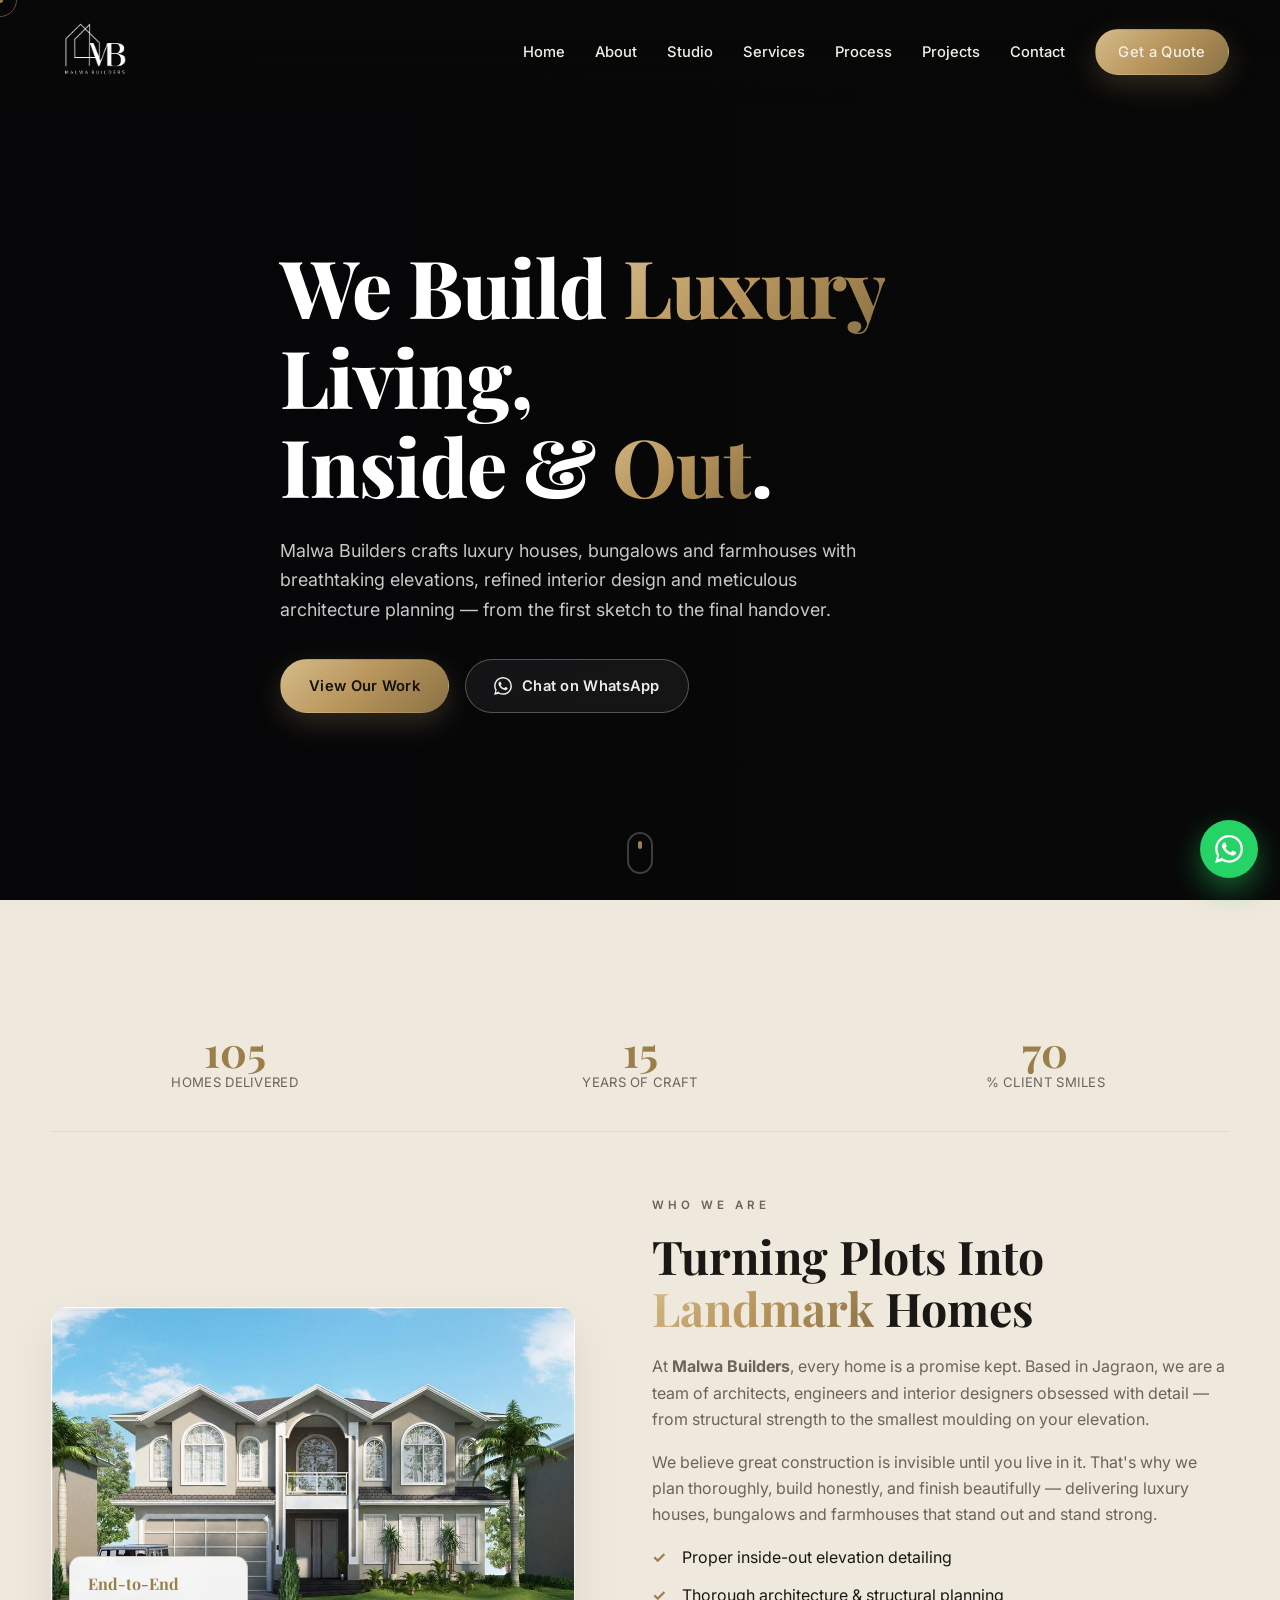
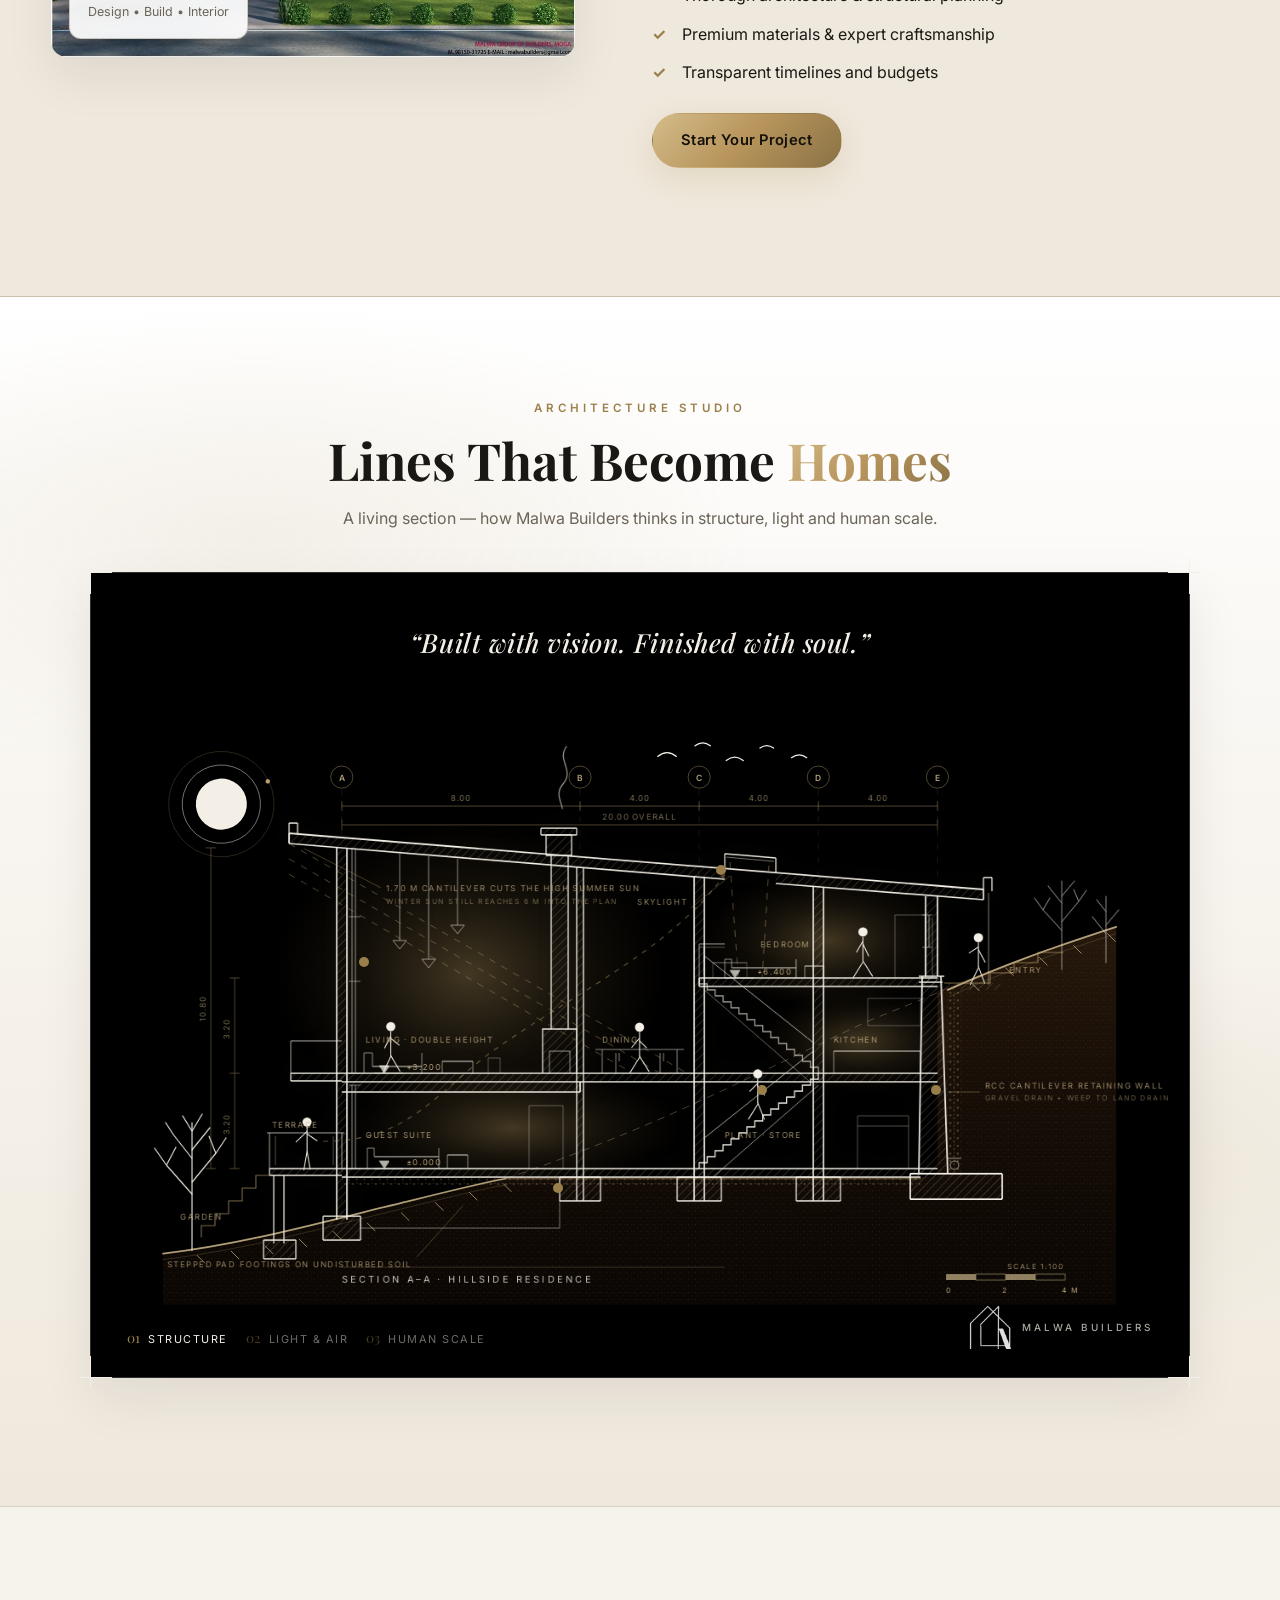
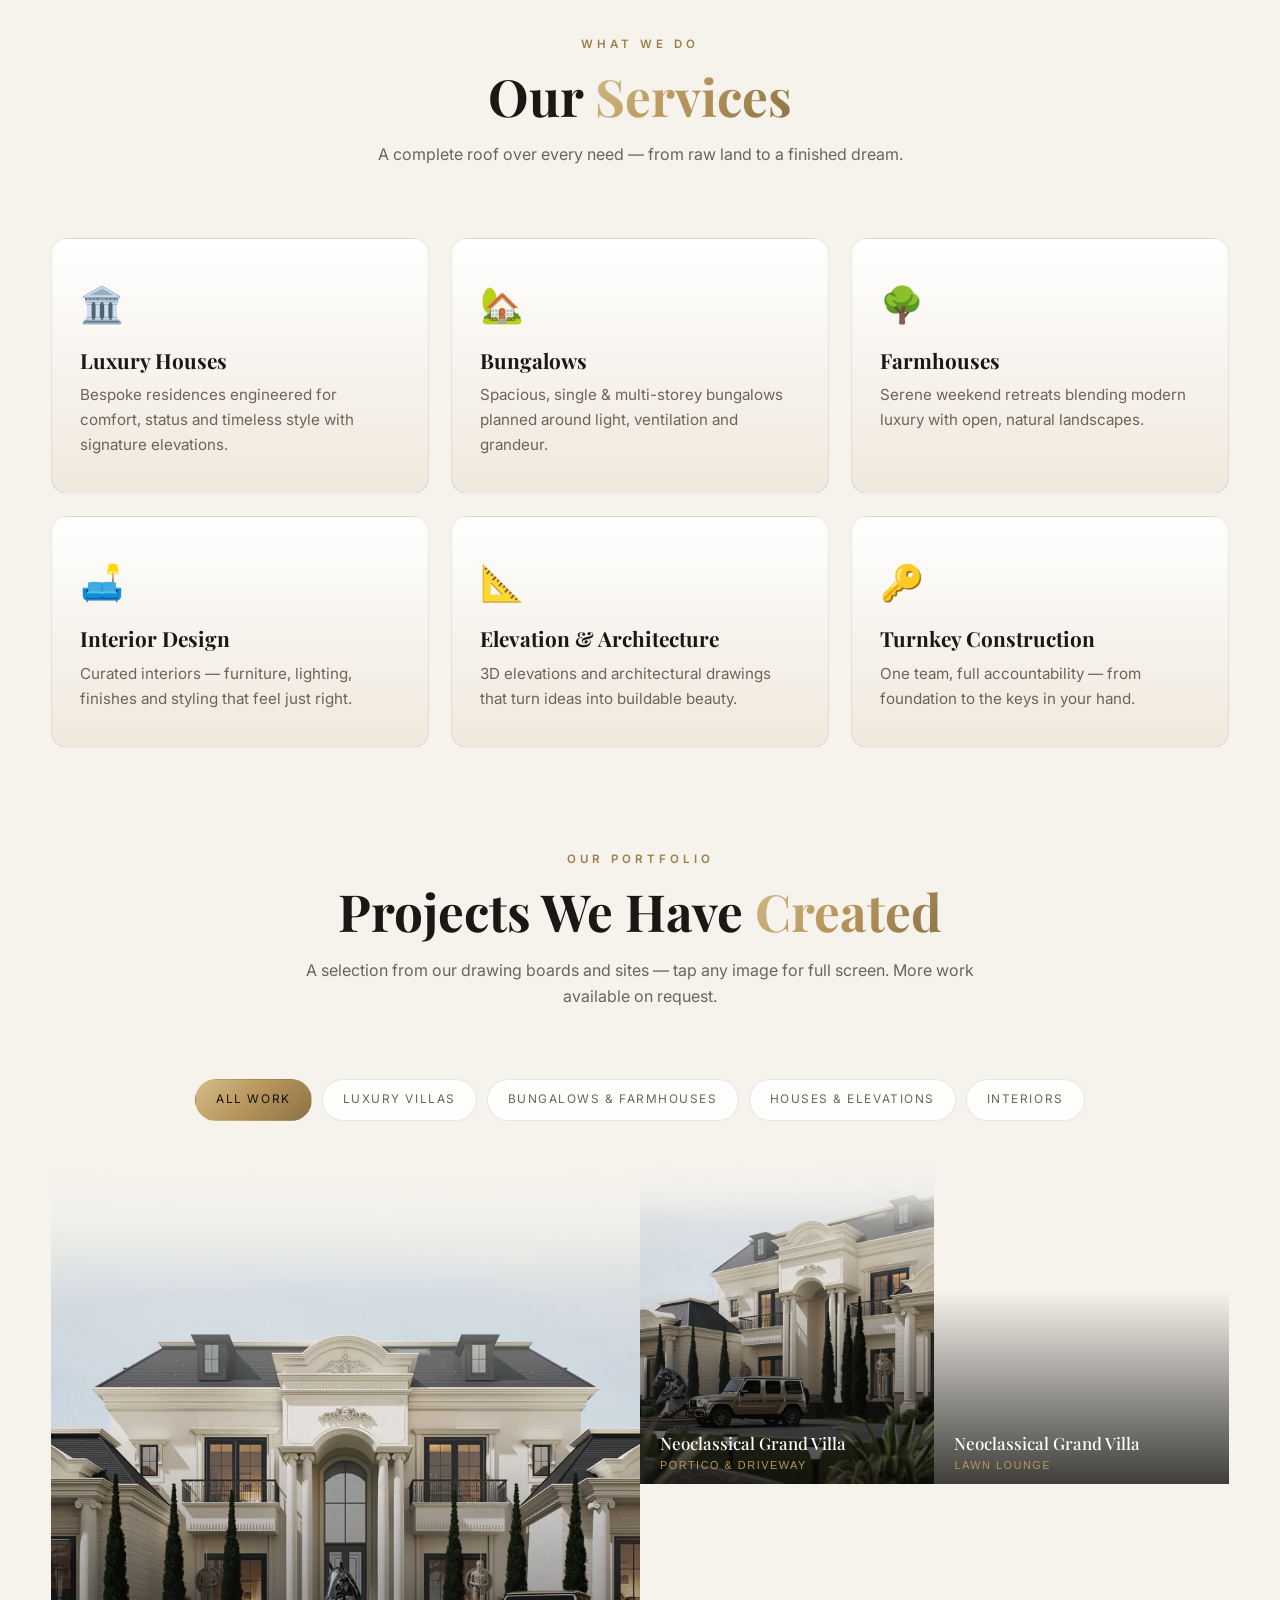
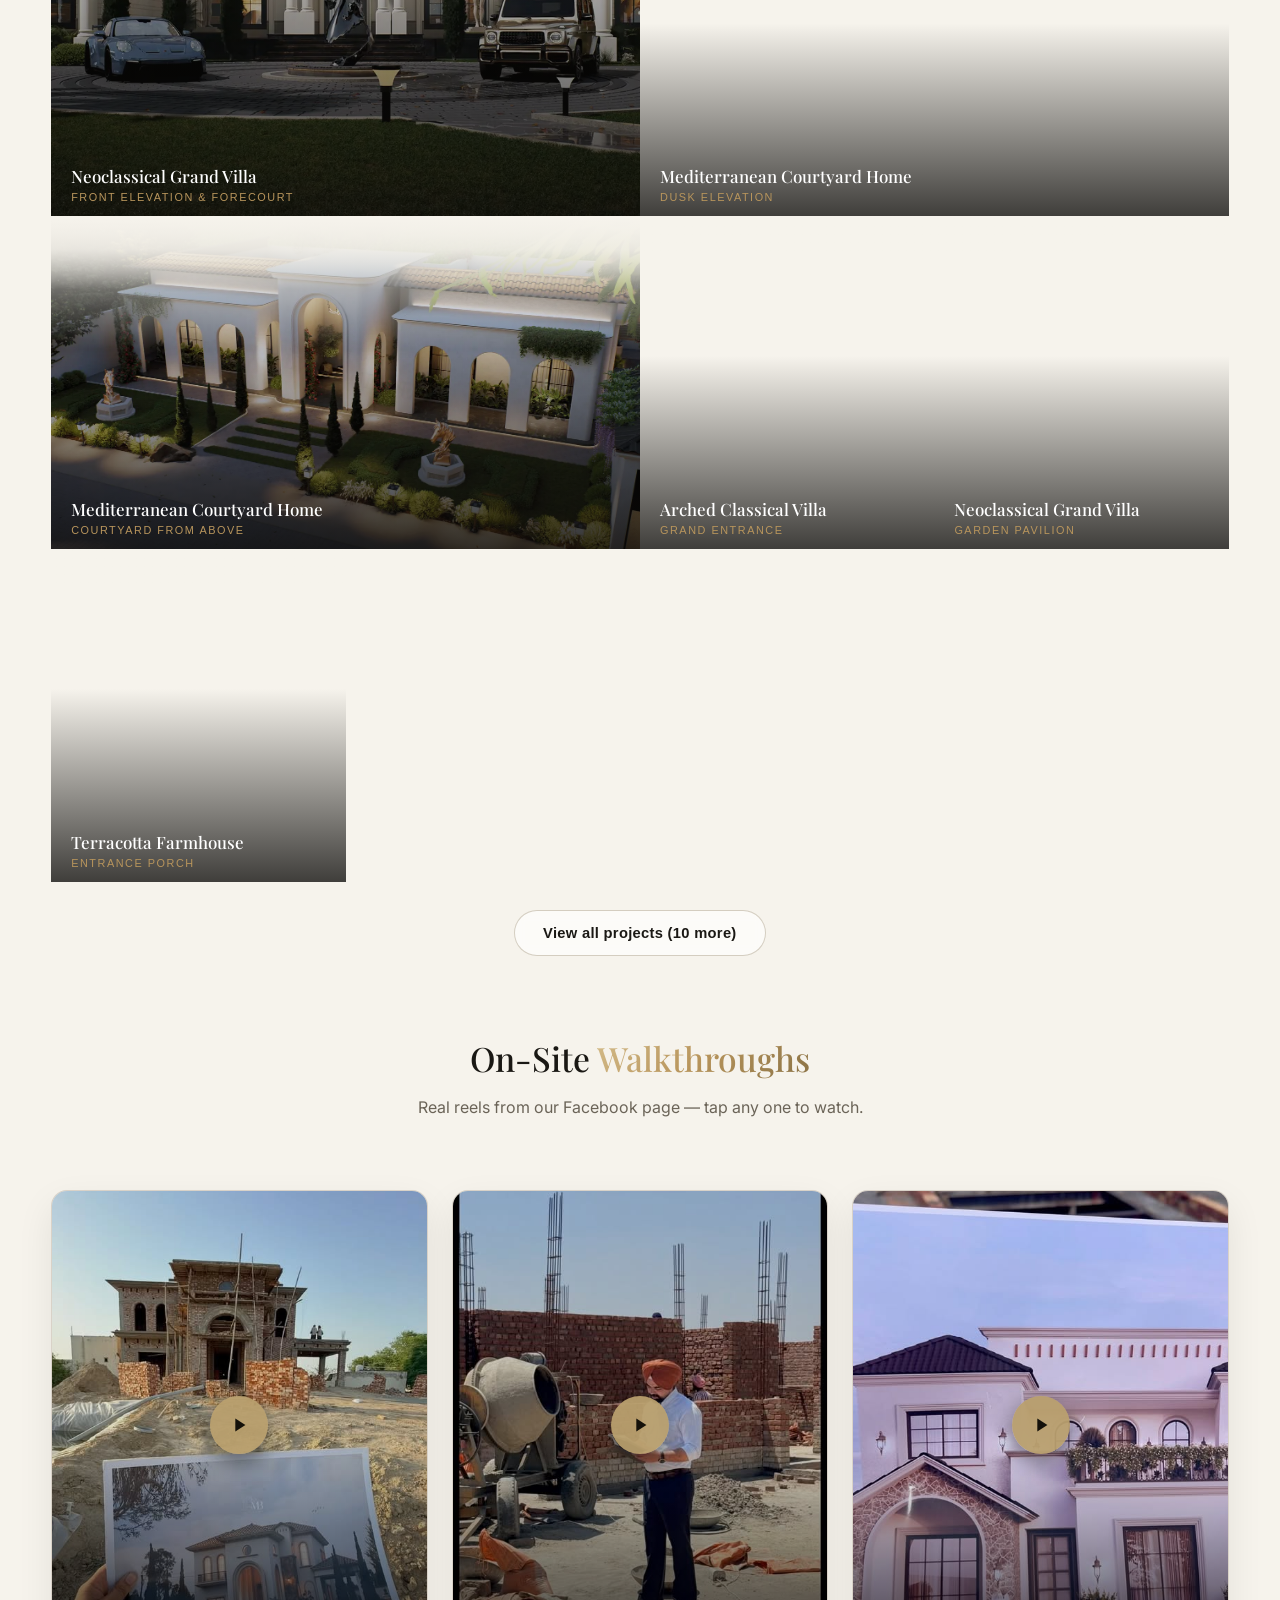
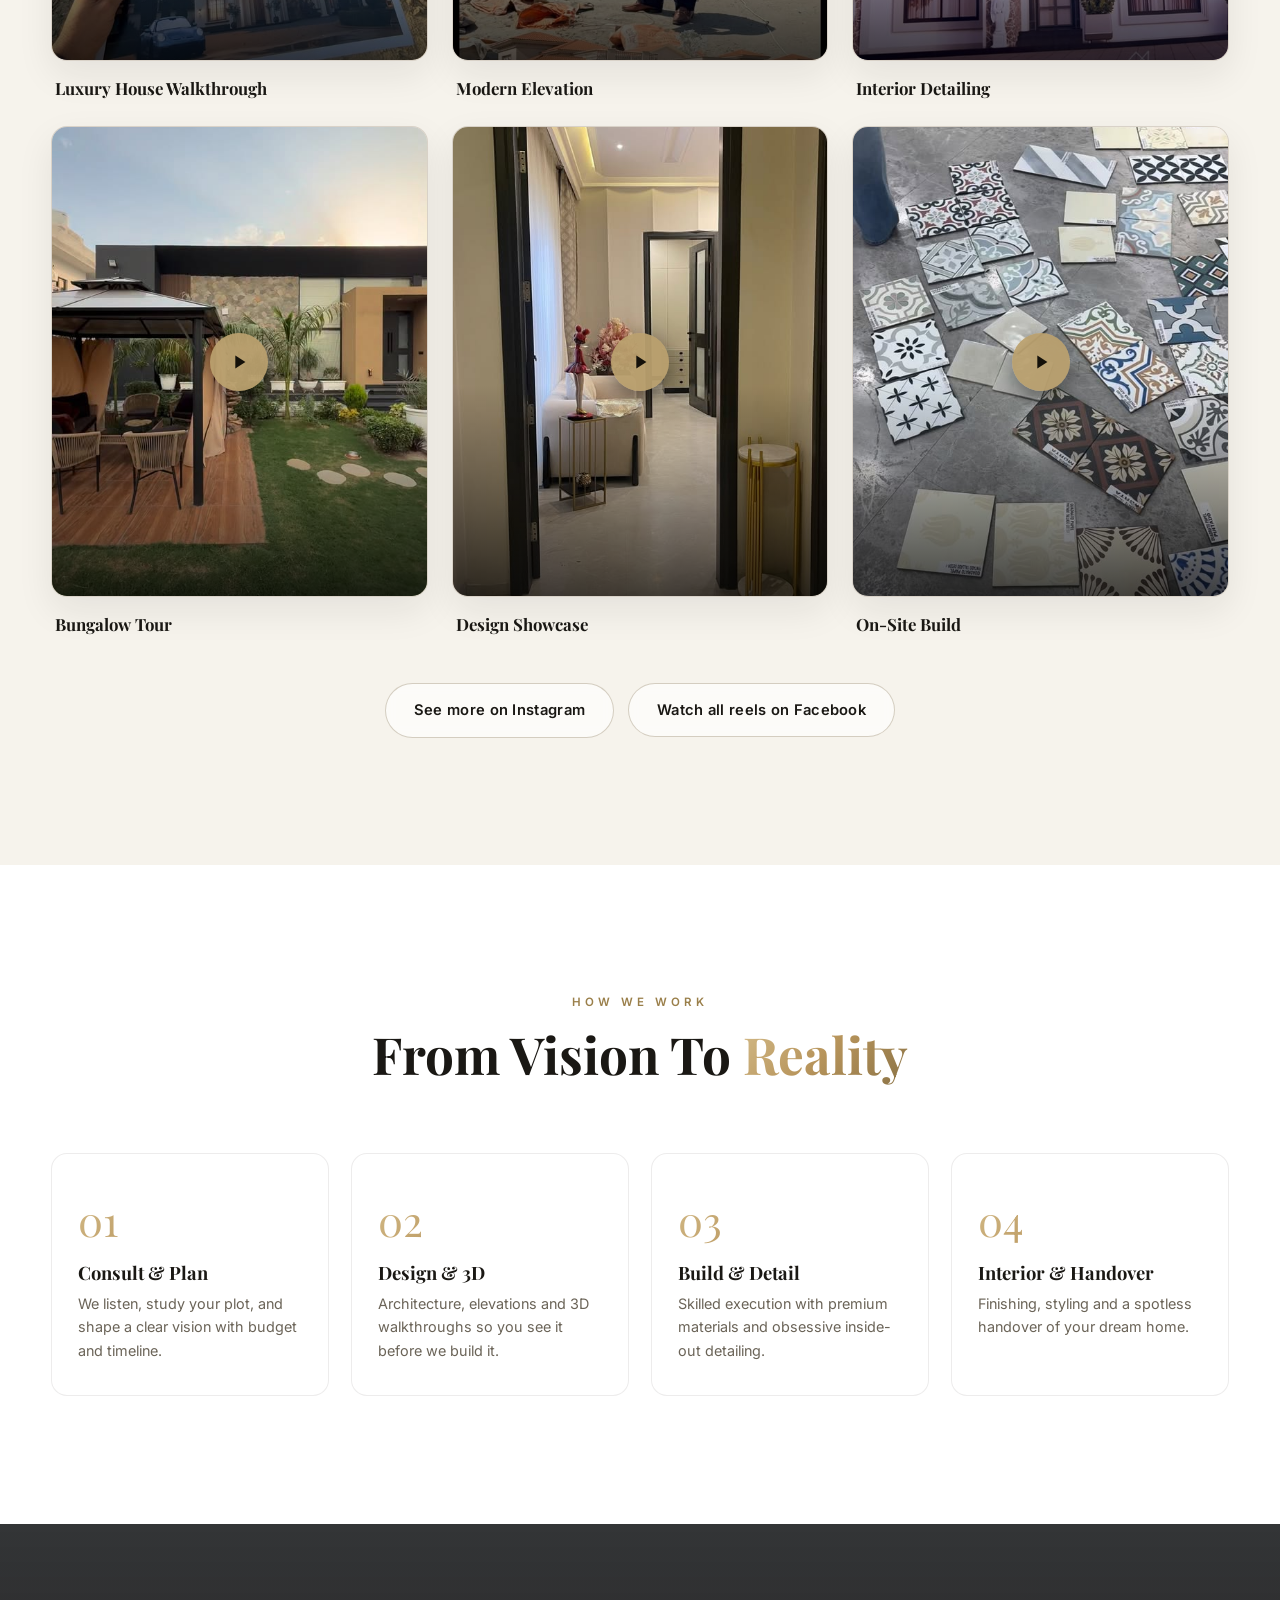
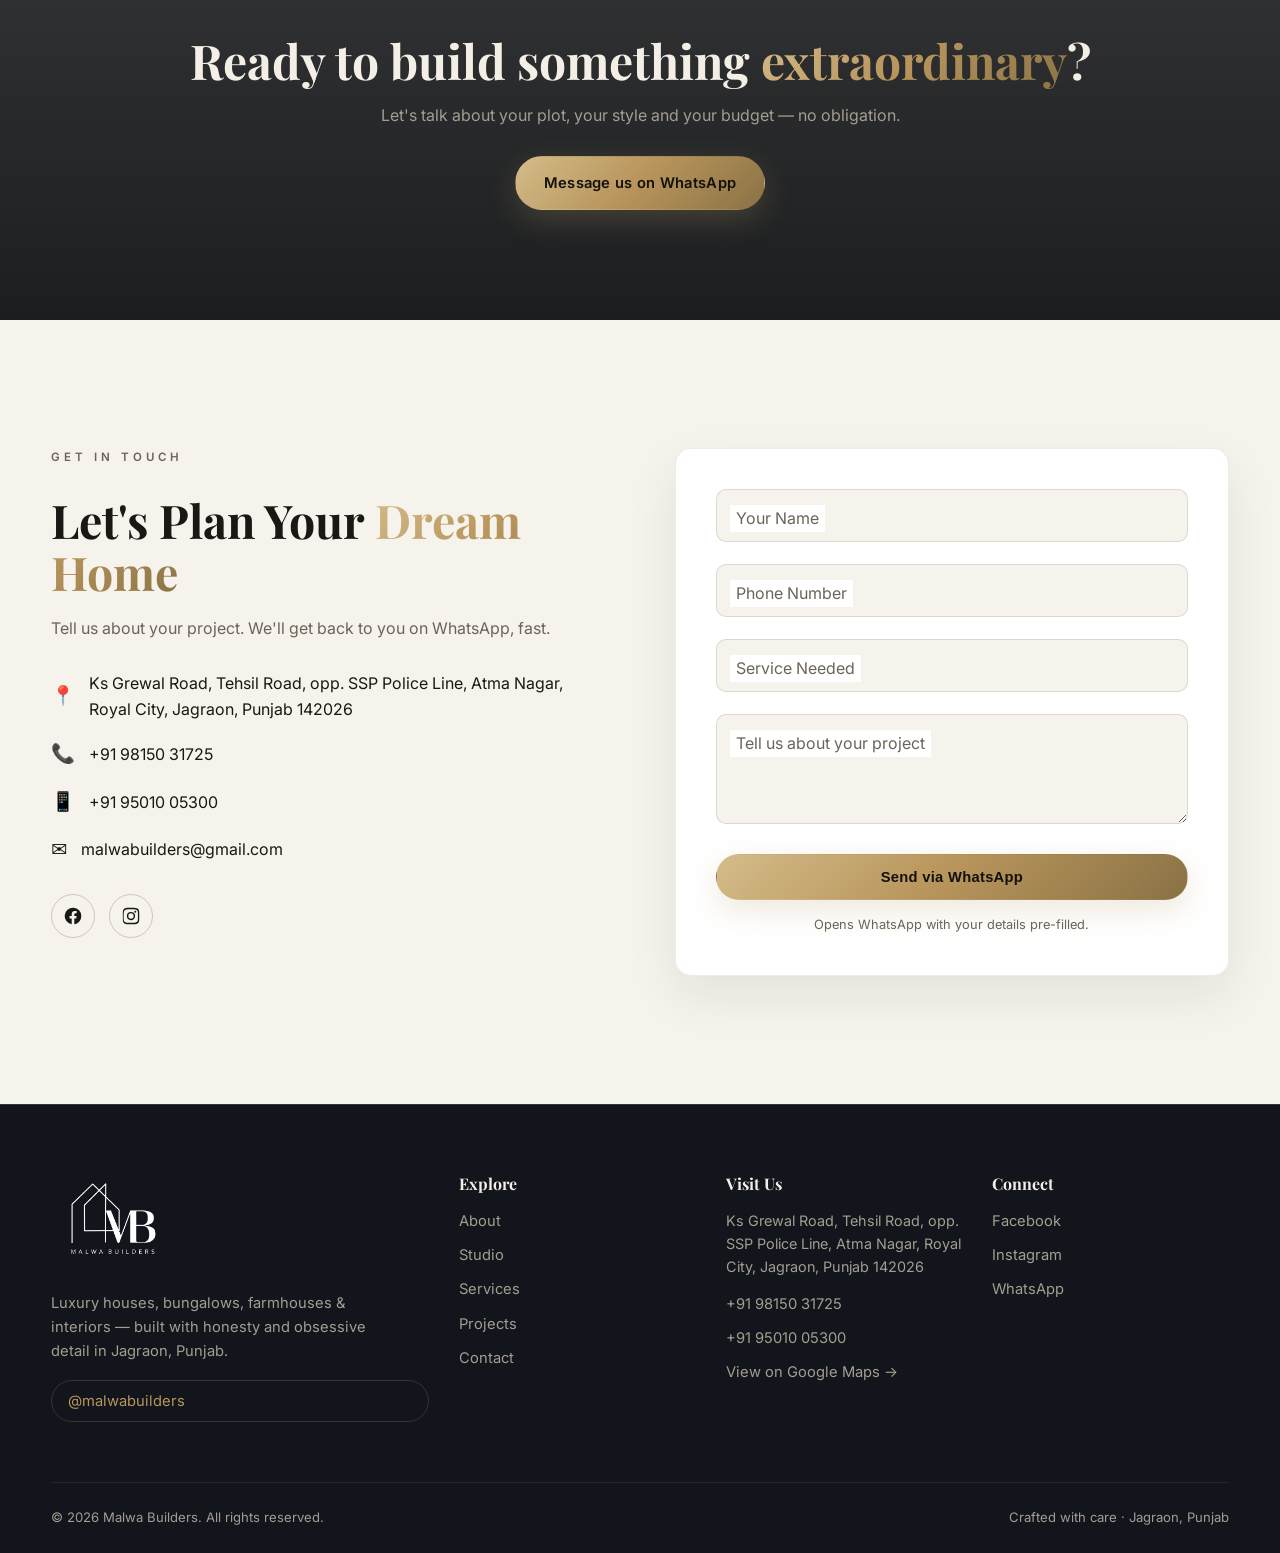
==== commit 38ece4b2: "latest changes" ====
--- a/index.html
+++ b/index.html
@@ -450,27 +450,51 @@
             <g class="figures" fill="#f3efe6" stroke="#f3efe6" stroke-width="1.1" stroke-linecap="round" data-depth="0.74">
               <g class="figure" transform="translate(206,560)">
                 <circle cx="0" cy="-54" r="5.4" stroke="none"/>
-                <path d="M0 -48 V-20 M0 -40 L-10 -26 M0 -40 L10 -30 M0 -20 L-7 0 M0 -20 L7 0" fill="none"/>
+                <path d="M0 -48 V-20" fill="none"/>
+                <path class="fig-arm-l" d="M0 -40 L-10 -26" fill="none"/>
+                <path class="fig-arm-r" d="M0 -40 L10 -30" fill="none"/>
+                <path class="fig-leg-l" d="M0 -20 L-7 0" fill="none"/>
+                <path class="fig-leg-r" d="M0 -20 L7 0" fill="none"/>
               </g>
               <g class="figure" transform="translate(310,448)">
                 <circle cx="0" cy="-54" r="5.4" stroke="none"/>
-                <path d="M0 -48 V-20 M0 -40 L-9 -28 M0 -40 L11 -34 M0 -20 L-6 0 M0 -20 L8 0" fill="none"/>
+                <path d="M0 -48 V-20" fill="none"/>
+                <path class="fig-arm-l" d="M0 -40 L-9 -28" fill="none"/>
+                <path class="fig-arm-r" d="M0 -40 L11 -34" fill="none"/>
+                <path class="fig-leg-l" d="M0 -20 L-6 0" fill="none"/>
+                <path class="fig-leg-r" d="M0 -20 L8 0" fill="none"/>
               </g>
               <g class="figure" transform="translate(598,448)">
                 <circle cx="0" cy="-54" r="5.4" stroke="none"/>
-                <path d="M0 -48 V-20 M0 -38 L-11 -30 M0 -38 L10 -32 M0 -20 L-7 0 M0 -20 L7 0" fill="none"/>
+                <path d="M0 -48 V-20" fill="none"/>
+                <path class="fig-arm-l" d="M0 -38 L-11 -30" fill="none"/>
+                <path class="fig-arm-r" d="M0 -38 L10 -32" fill="none"/>
+                <path class="fig-leg-l" d="M0 -20 L-7 0" fill="none"/>
+                <path class="fig-leg-r" d="M0 -20 L7 0" fill="none"/>
               </g>
               <g class="figure" transform="translate(742,504)">
                 <circle cx="0" cy="-54" r="5.4" stroke="none"/>
-                <path d="M0 -48 V-20 M0 -40 L-10 -32 M0 -40 L9 -30 M0 -20 L-9 -2 M0 -20 L6 0" fill="none"/>
+                <path d="M0 -48 V-20" fill="none"/>
+                <path class="fig-arm-l" d="M0 -40 L-10 -32" fill="none"/>
+                <path class="fig-arm-r" d="M0 -40 L9 -30" fill="none"/>
+                <path class="fig-leg-l" d="M0 -20 L-9 -2" fill="none"/>
+                <path class="fig-leg-r" d="M0 -20 L6 0" fill="none"/>
               </g>
               <g class="figure" transform="translate(860,336)">
                 <circle cx="0" cy="-54" r="5.4" stroke="none"/>
-                <path d="M0 -48 V-20 M0 -40 L-10 -30 M0 -40 L10 -28 M0 -20 L-7 0 M0 -20 L7 0" fill="none"/>
+                <path d="M0 -48 V-20" fill="none"/>
+                <path class="fig-arm-l" d="M0 -40 L-10 -30" fill="none"/>
+                <path class="fig-arm-r" d="M0 -40 L10 -28" fill="none"/>
+                <path class="fig-leg-l" d="M0 -20 L-7 0" fill="none"/>
+                <path class="fig-leg-r" d="M0 -20 L7 0" fill="none"/>
               </g>
               <g class="figure" transform="translate(1000,344)">
                 <circle cx="0" cy="-54" r="5.4" stroke="none"/>
-                <path d="M0 -48 V-20 M0 -40 L-11 -34 M0 -40 L9 -26 M0 -20 L-8 0 M0 -20 L6 0" fill="none"/>
+                <path d="M0 -48 V-20" fill="none"/>
+                <path class="fig-arm-l" d="M0 -40 L-11 -34" fill="none"/>
+                <path class="fig-arm-r" d="M0 -40 L9 -26" fill="none"/>
+                <path class="fig-leg-l" d="M0 -20 L-8 0" fill="none"/>
+                <path class="fig-leg-r" d="M0 -20 L6 0" fill="none"/>
               </g>
             </g>
 
--- a/css/style.css
+++ b/css/style.css
@@ -168,7 +168,7 @@
 .hamburger.open span:nth-child(3) { transform: translateY(-7px) rotate(-45deg); }
 
 /* ===== Hero — Calatrava rib field (reference: white ribs / black void) ===== */
-.hero { position: relative; min-height: 100vh; min-height: 100dvh; display: flex; align-items: flex-start; overflow: hidden; background: #080808; }
+.hero { position: relative; min-height: 100vh; min-height: 100svh; display: flex; align-items: center; overflow: hidden; background: #080808; }
 #heroCanvas { position: absolute; inset: 0; width: 100%; height: 100%; z-index: 0; pointer-events: none; }
 .hero-overlay {
   position: absolute; inset: 0; z-index: 1; pointer-events: none;
@@ -185,13 +185,14 @@
   .hero-overlay {
     background: linear-gradient(
       180deg,
-      rgba(6, 6, 8, 0.88) 0%,
-      rgba(6, 6, 8, 0.72) 55%,
-      rgba(6, 6, 8, 0.85) 100%
+      rgba(6, 6, 8, 0.9) 0%,
+      rgba(6, 6, 8, 0.58) 45%,
+      rgba(6, 6, 8, 0.8) 100%
     );
   }
 }
-.hero-content { position: relative; z-index: 2; padding-top: clamp(96px, 14vh, 132px); padding-bottom: clamp(52px, 10vh, 88px); max-width: 720px; }
+/* Top padding has to clear the fixed nav (~93px) at every size */
+.hero-content { position: relative; z-index: 2; padding-top: clamp(118px, 14vh, 150px); padding-bottom: clamp(48px, 8vh, 80px); max-width: 720px; }
 .hero .eyebrow { color: rgba(255, 255, 255, 0.52); }
 .hero h1 { font-size: clamp(2.6rem, 7vw, 5rem); font-weight: 800; letter-spacing: -1px; color: #fff; }
 .hero-sub { color: rgba(255, 255, 255, 0.78); font-size: clamp(1rem, 1.4vw, 1.15rem); margin: 26px 0 34px; max-width: 580px; }
@@ -203,25 +204,27 @@
 }
 .hero .btn-ghost:hover { border-color: var(--gold-soft); color: var(--gold-soft); background: rgba(255, 255, 255, 0.1); }
 .about-stats {
-  display: flex;
-  gap: clamp(28px, 6vw, 56px);
-  flex-wrap: wrap;
-  justify-content: center;
+  display: grid;
+  grid-template-columns: repeat(3, 1fr);
+  gap: clamp(8px, 3vw, 40px);
+  text-align: center;
   margin-bottom: clamp(40px, 6vw, 64px);
   padding-bottom: clamp(28px, 4vw, 40px);
   border-bottom: 1px solid rgba(26, 24, 20, 0.08);
 }
 .about-stats strong {
   font-family: var(--serif);
-  font-size: clamp(2rem, 4.5vw, 2.6rem);
+  font-size: clamp(1.5rem, 6.5vw, 2.6rem);
   color: var(--gold);
   display: block;
   line-height: 1.1;
 }
 .about-stats span {
-  font-size: .82rem;
+  display: block;
+  font-size: clamp(.58rem, 2.6vw, .82rem);
   color: var(--muted);
-  letter-spacing: .4px;
+  letter-spacing: .3px;
+  line-height: 1.35;
   text-transform: uppercase;
 }
 
@@ -599,6 +602,11 @@
 body.p-capture-guard #lbImg {
   filter: blur(22px) saturate(0.4) !important;
 }
+
+/* Printing (and print-to-PDF) is another clean route to the artwork */
+@media print {
+  .pgrid, .lb-photo, #lightbox, .reels { display: none !important; }
+}
 .projects-cta { text-align: center; margin-top: 44px; display: flex; gap: 14px; justify-content: center; flex-wrap: wrap; }
 .pgrid-more {
   display: block; width: fit-content; margin: 28px auto 0;
@@ -802,7 +810,9 @@
   .pcard.wide { grid-column: span 2; }
   .pcard.lead { grid-column: span 2; grid-row: span 2; }
 }
-@media (max-width: 720px) {
+/* The full link row plus the CTA stops fitting below ~855px, so the menu
+   collapses here rather than waiting for the phone breakpoint. */
+@media (max-width: 900px) {
   .nav-links {
     position: fixed; inset: 0 0 0 auto; width: min(80%, 320px);
     flex-direction: column; align-items: flex-start; justify-content: center;
@@ -812,6 +822,10 @@
   .nav-links.open { transform: translateX(0); }
   .nav:has(.nav-links.open) { background: var(--chrome-bg); border-bottom-color: var(--chrome-line); }
   .hamburger { display: flex; z-index: 901; }
+}
+@media (max-width: 720px) {
+  /* Collides with the hero buttons on short phones, and scrolling is obvious on touch */
+  .scroll-cue { display: none; }
   .cards, .timeline, .footer-grid { grid-template-columns: 1fr; }
   .reels { grid-template-columns: repeat(2, 1fr); gap: 14px; }
   .pgrid { grid-template-columns: 1fr; grid-auto-rows: 210px; gap: 0; }
@@ -821,7 +835,7 @@
   .sub-head { margin-top: 60px; }
   .lb-nav { width: 42px; height: 42px; }
   .lb-photo img { max-height: 66vh; }
-  .about-stats { justify-content: flex-start; }
+  .about-stats { gap: 8px; }
   .nav { padding: 16px 0; }
   .nav.scrolled { padding: 10px 0; }
   .brand img { height: clamp(50px, 14vw, 58px); max-width: min(280px, 58vw); }
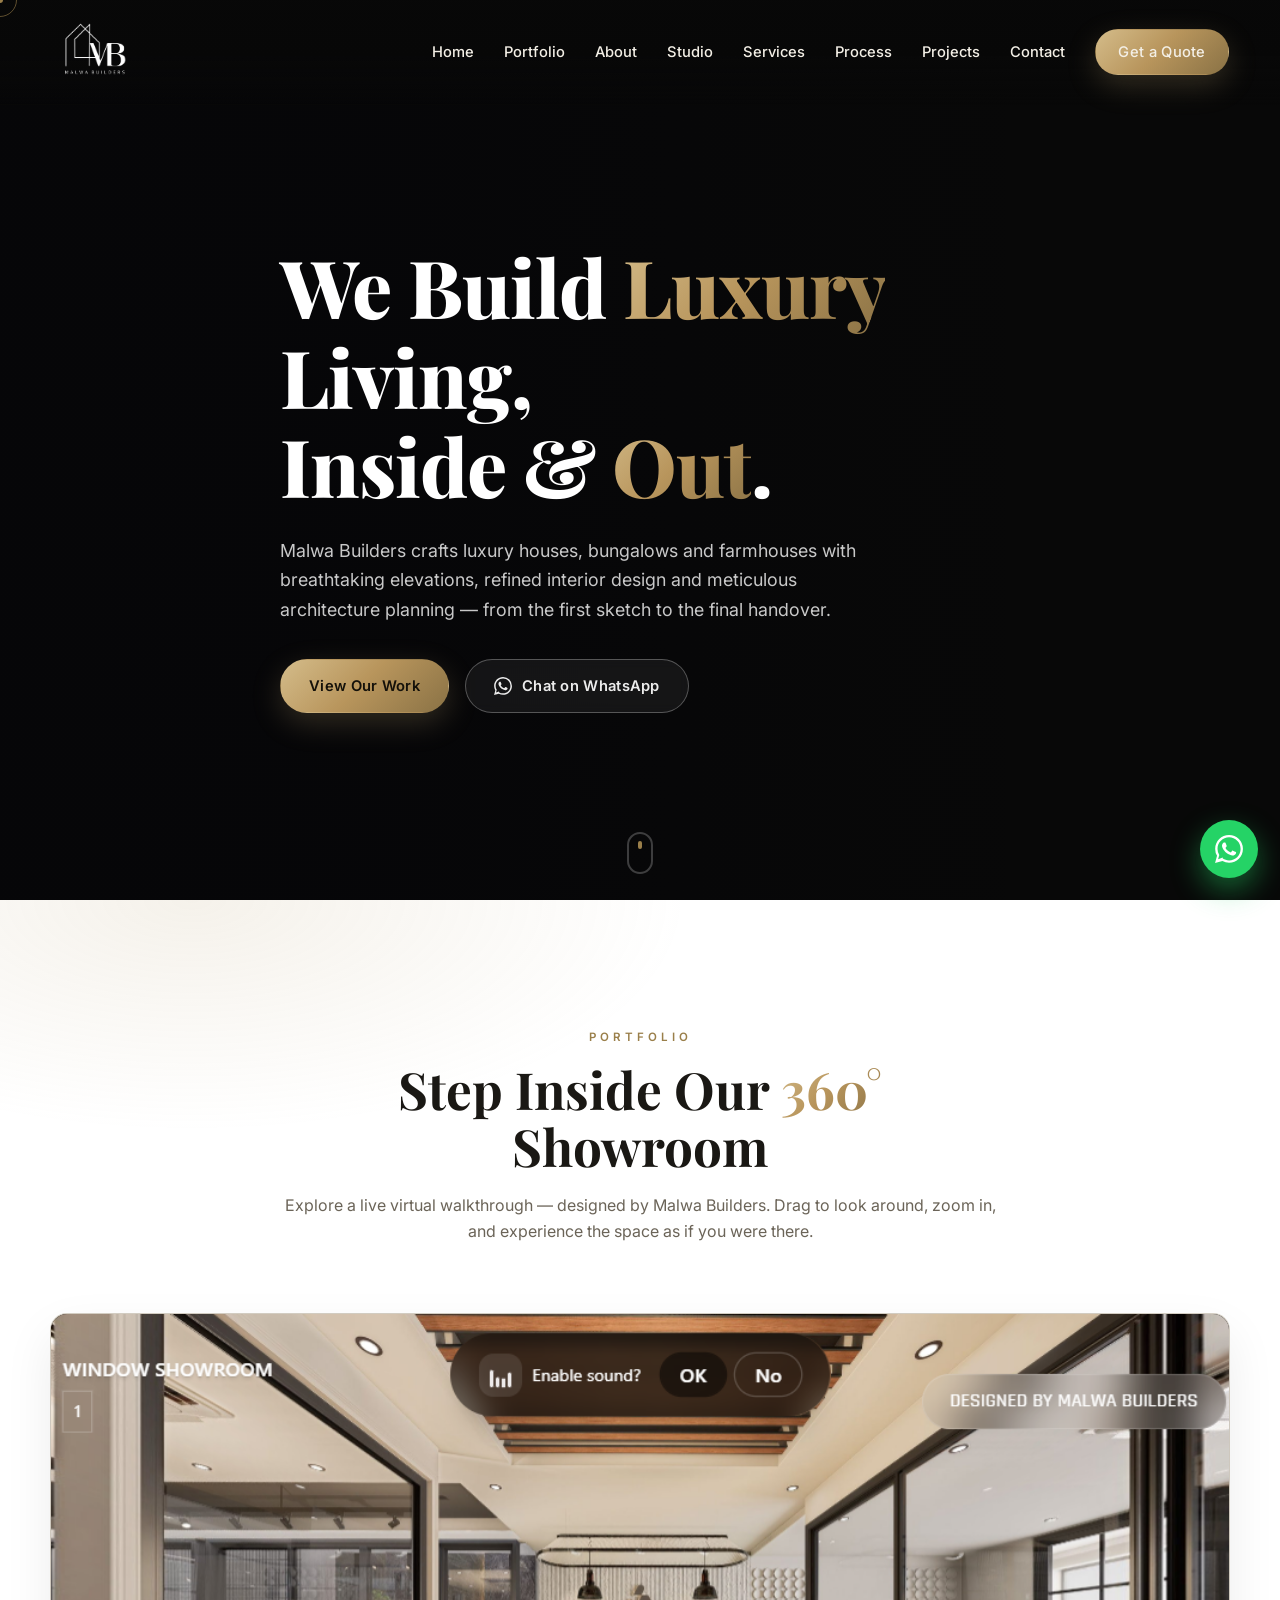
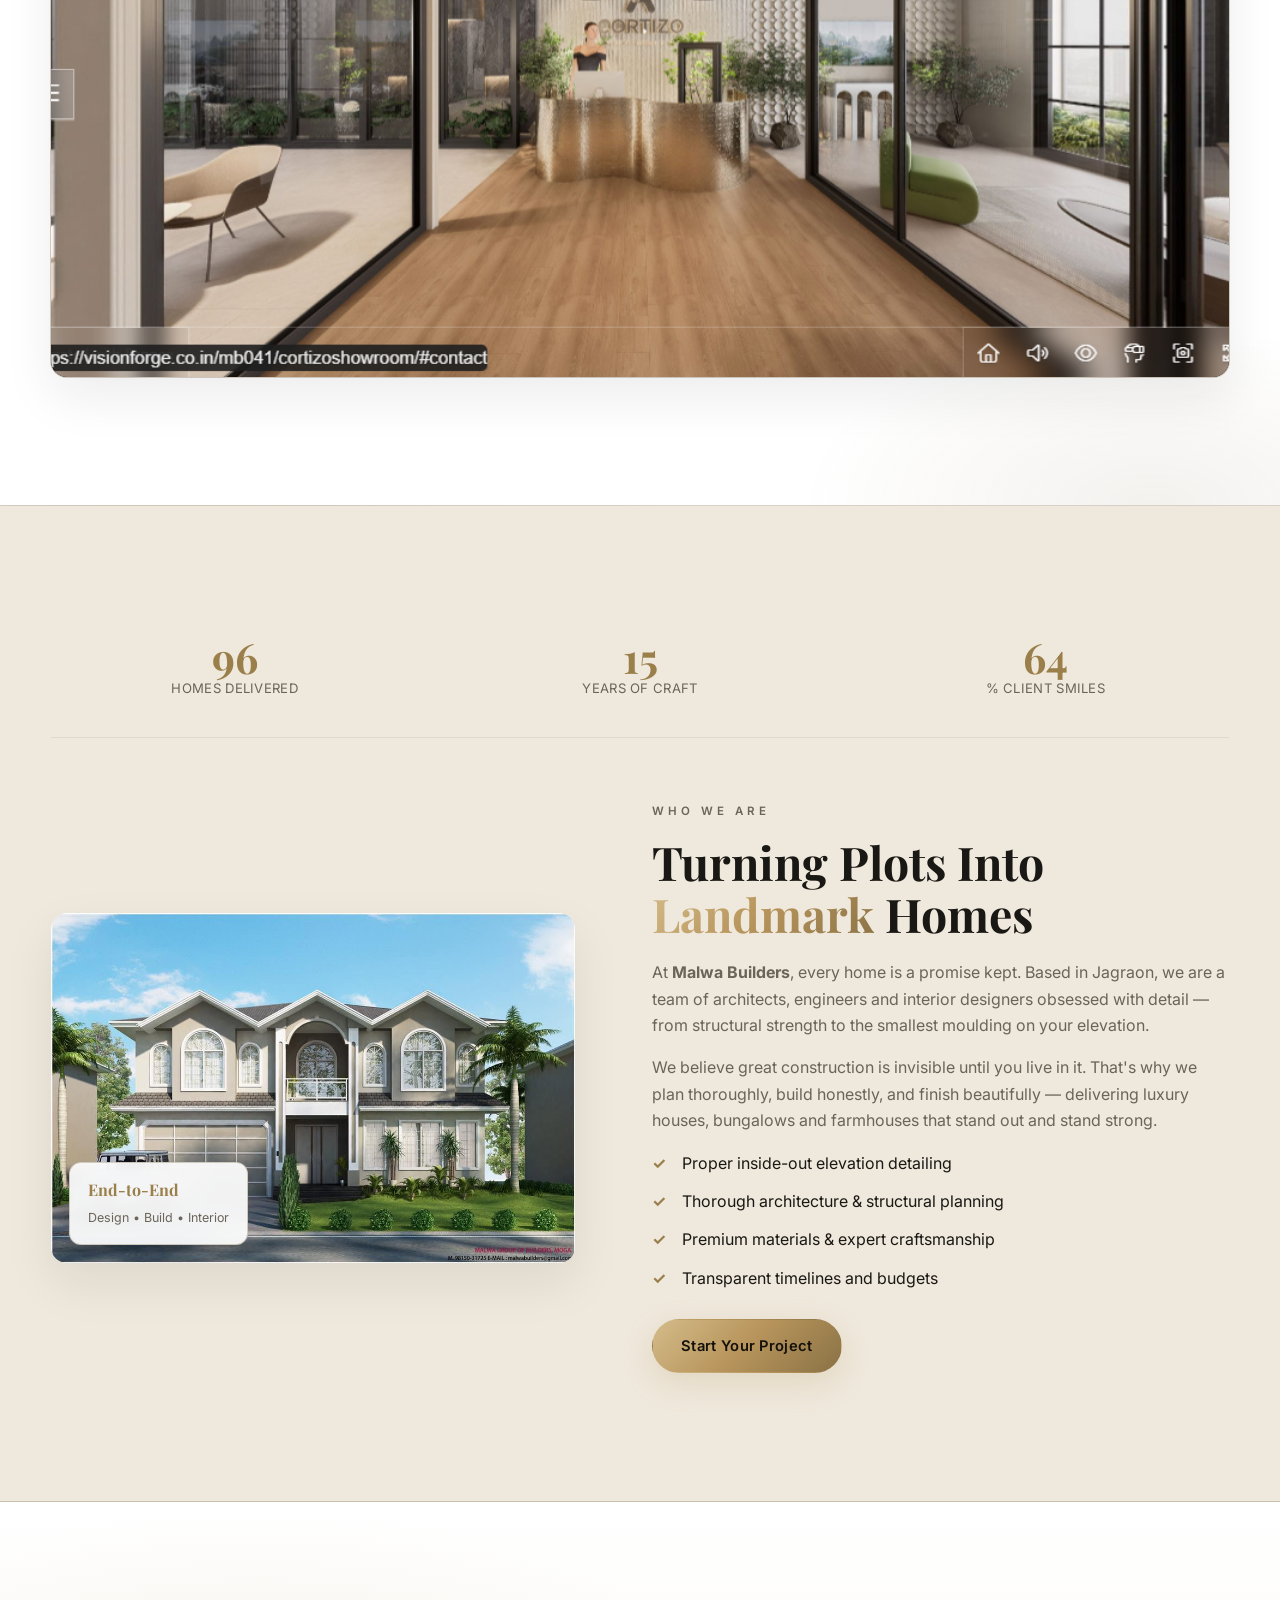
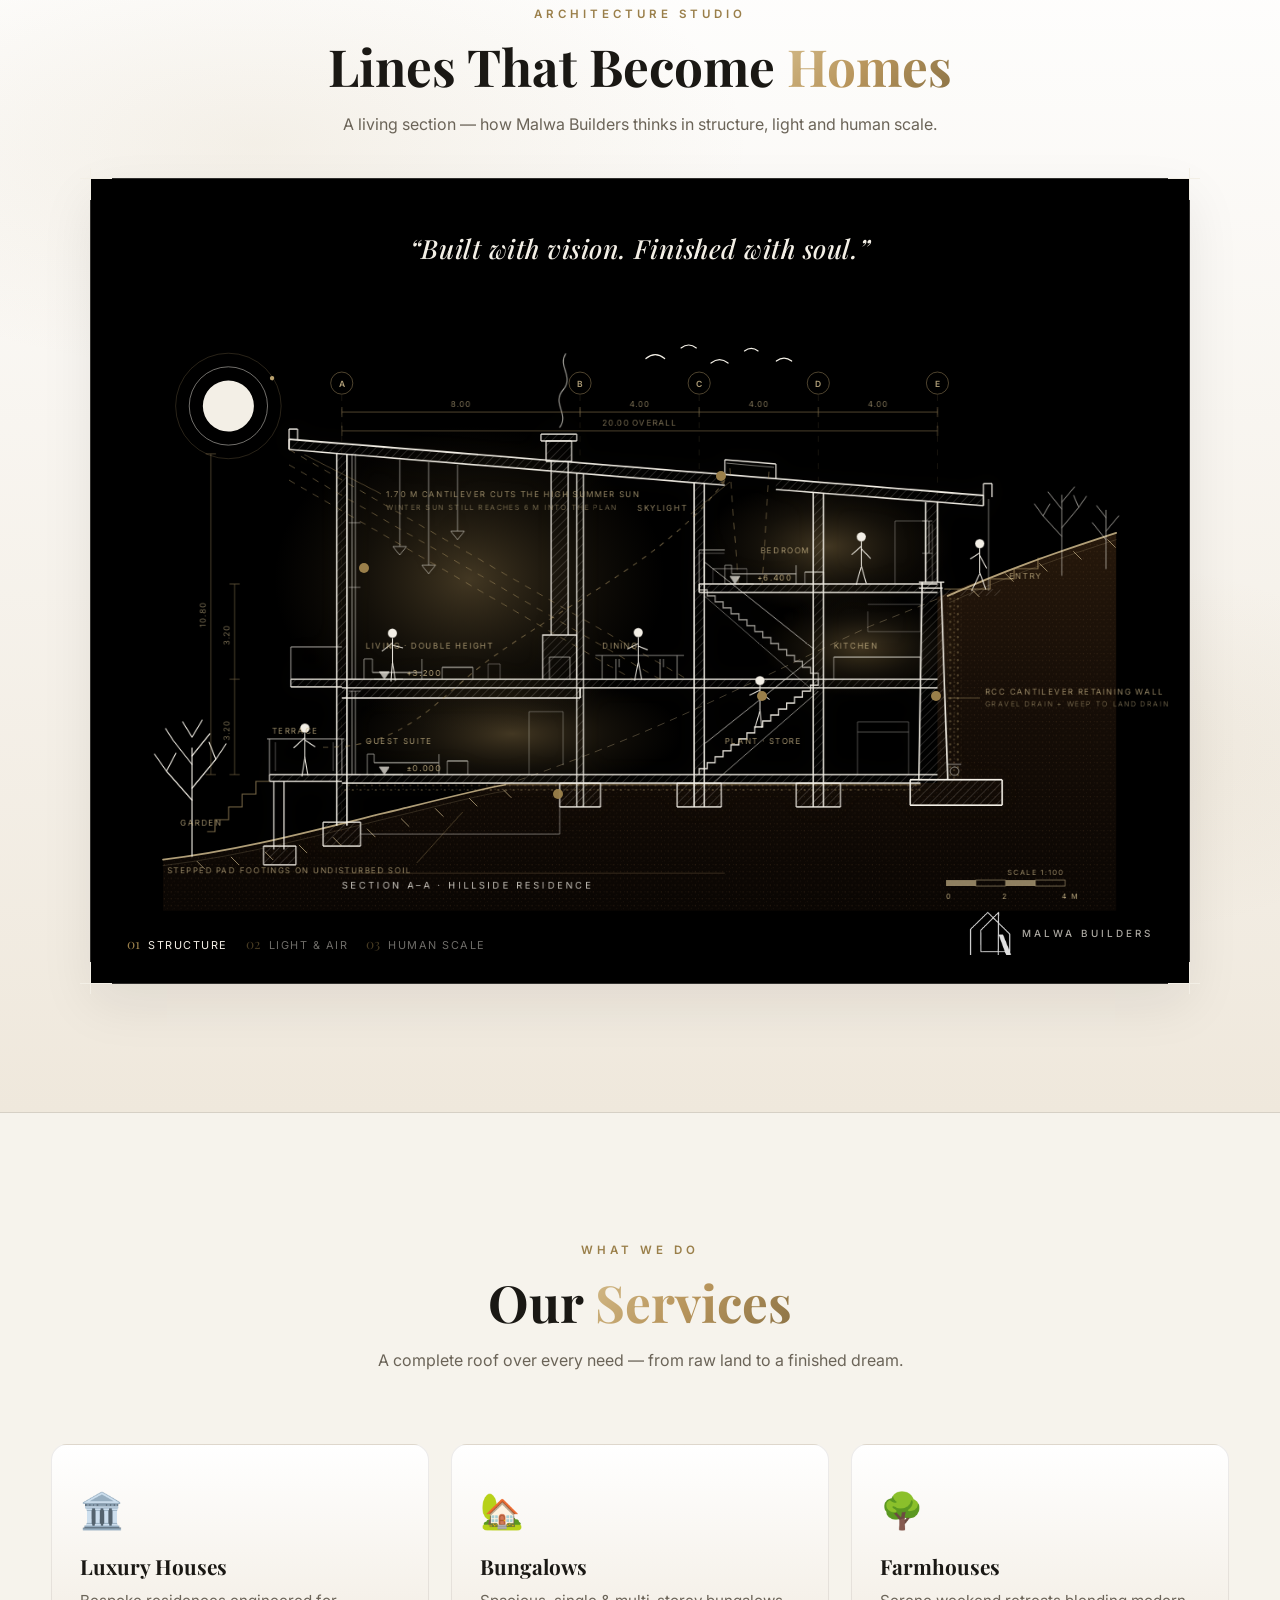
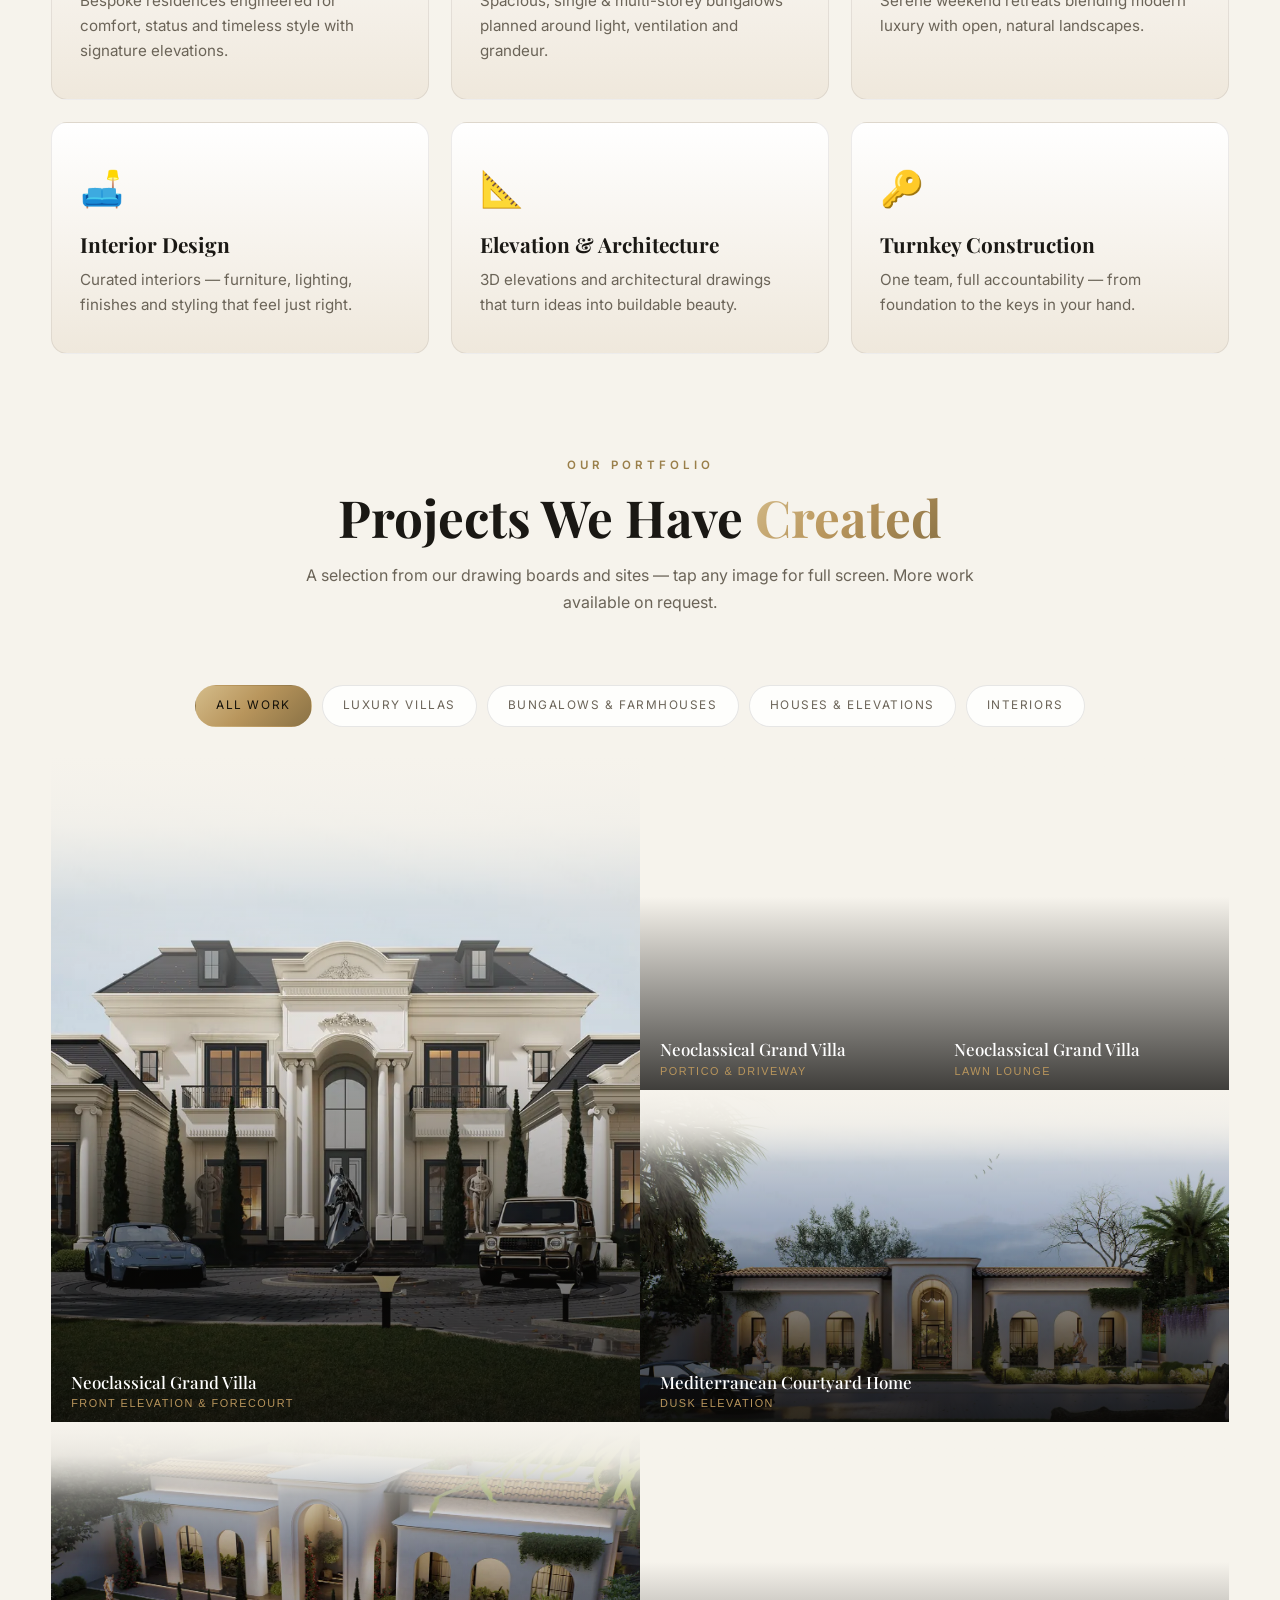
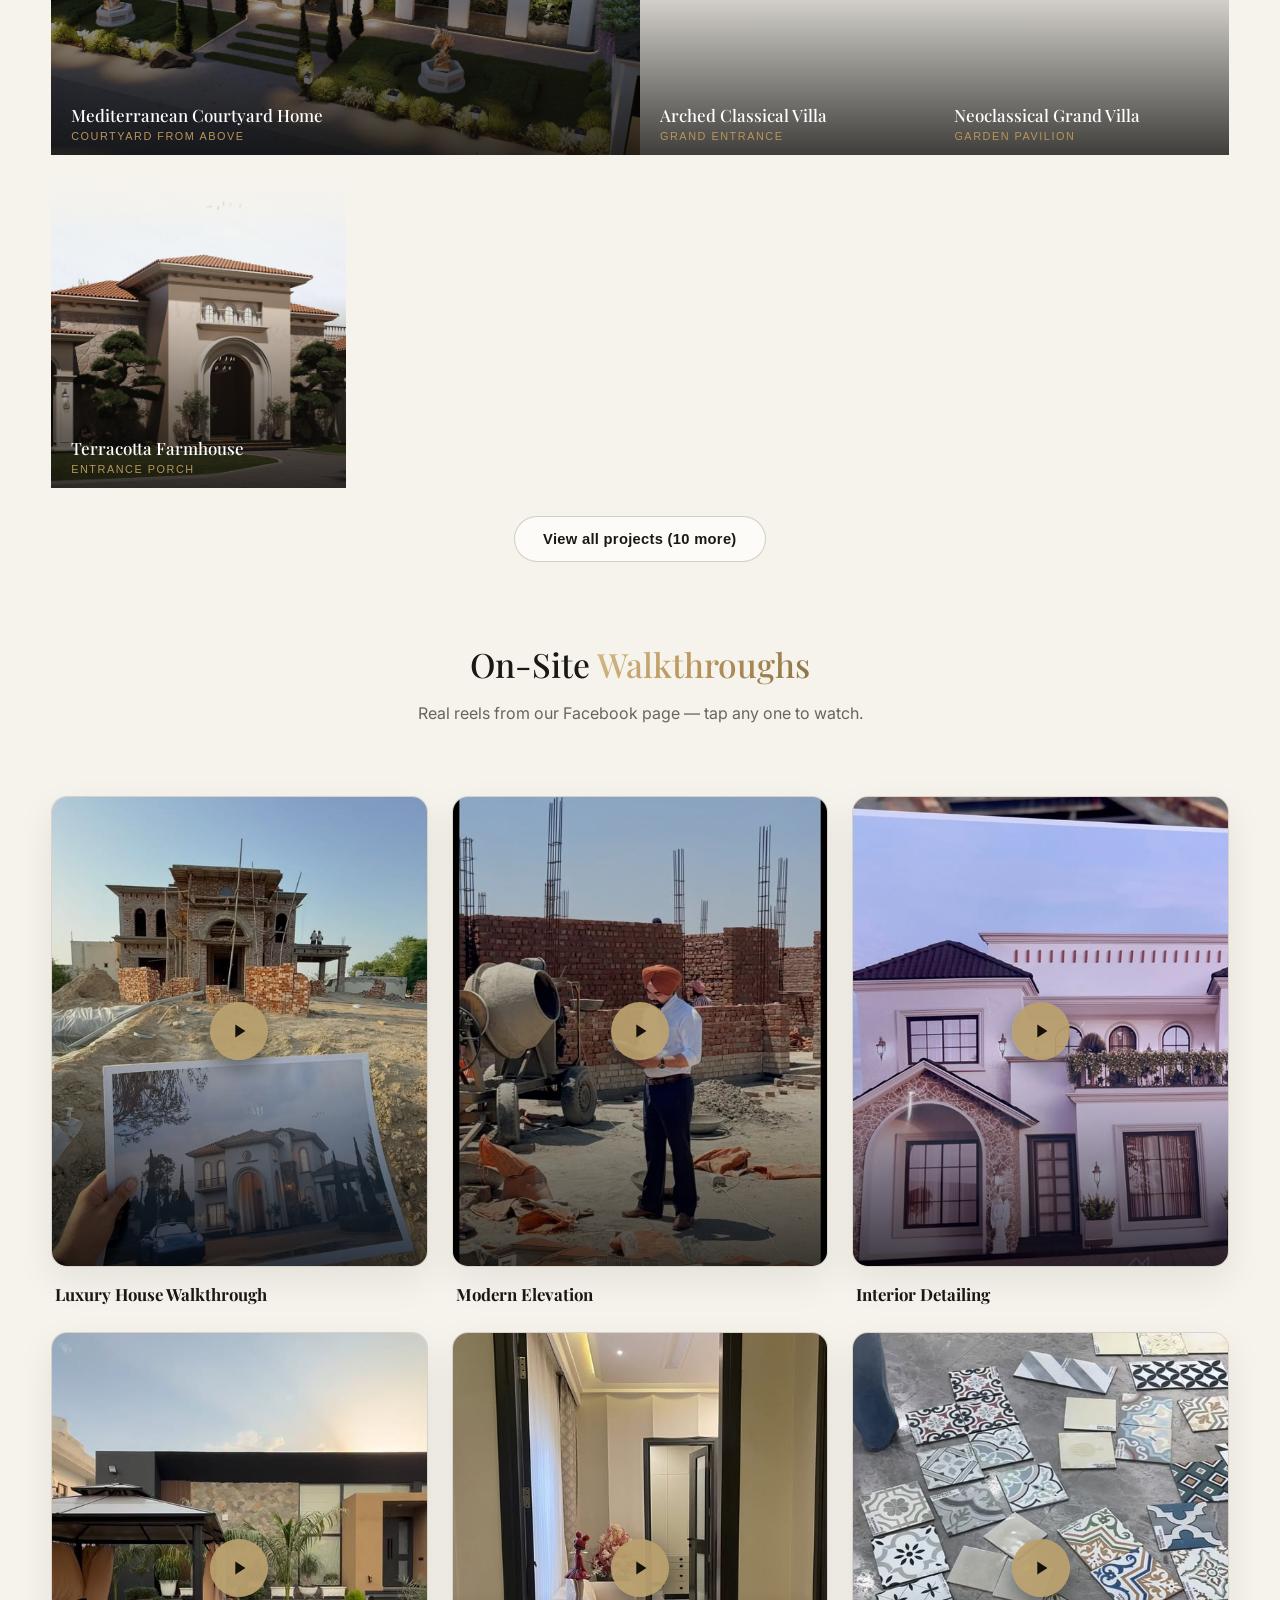
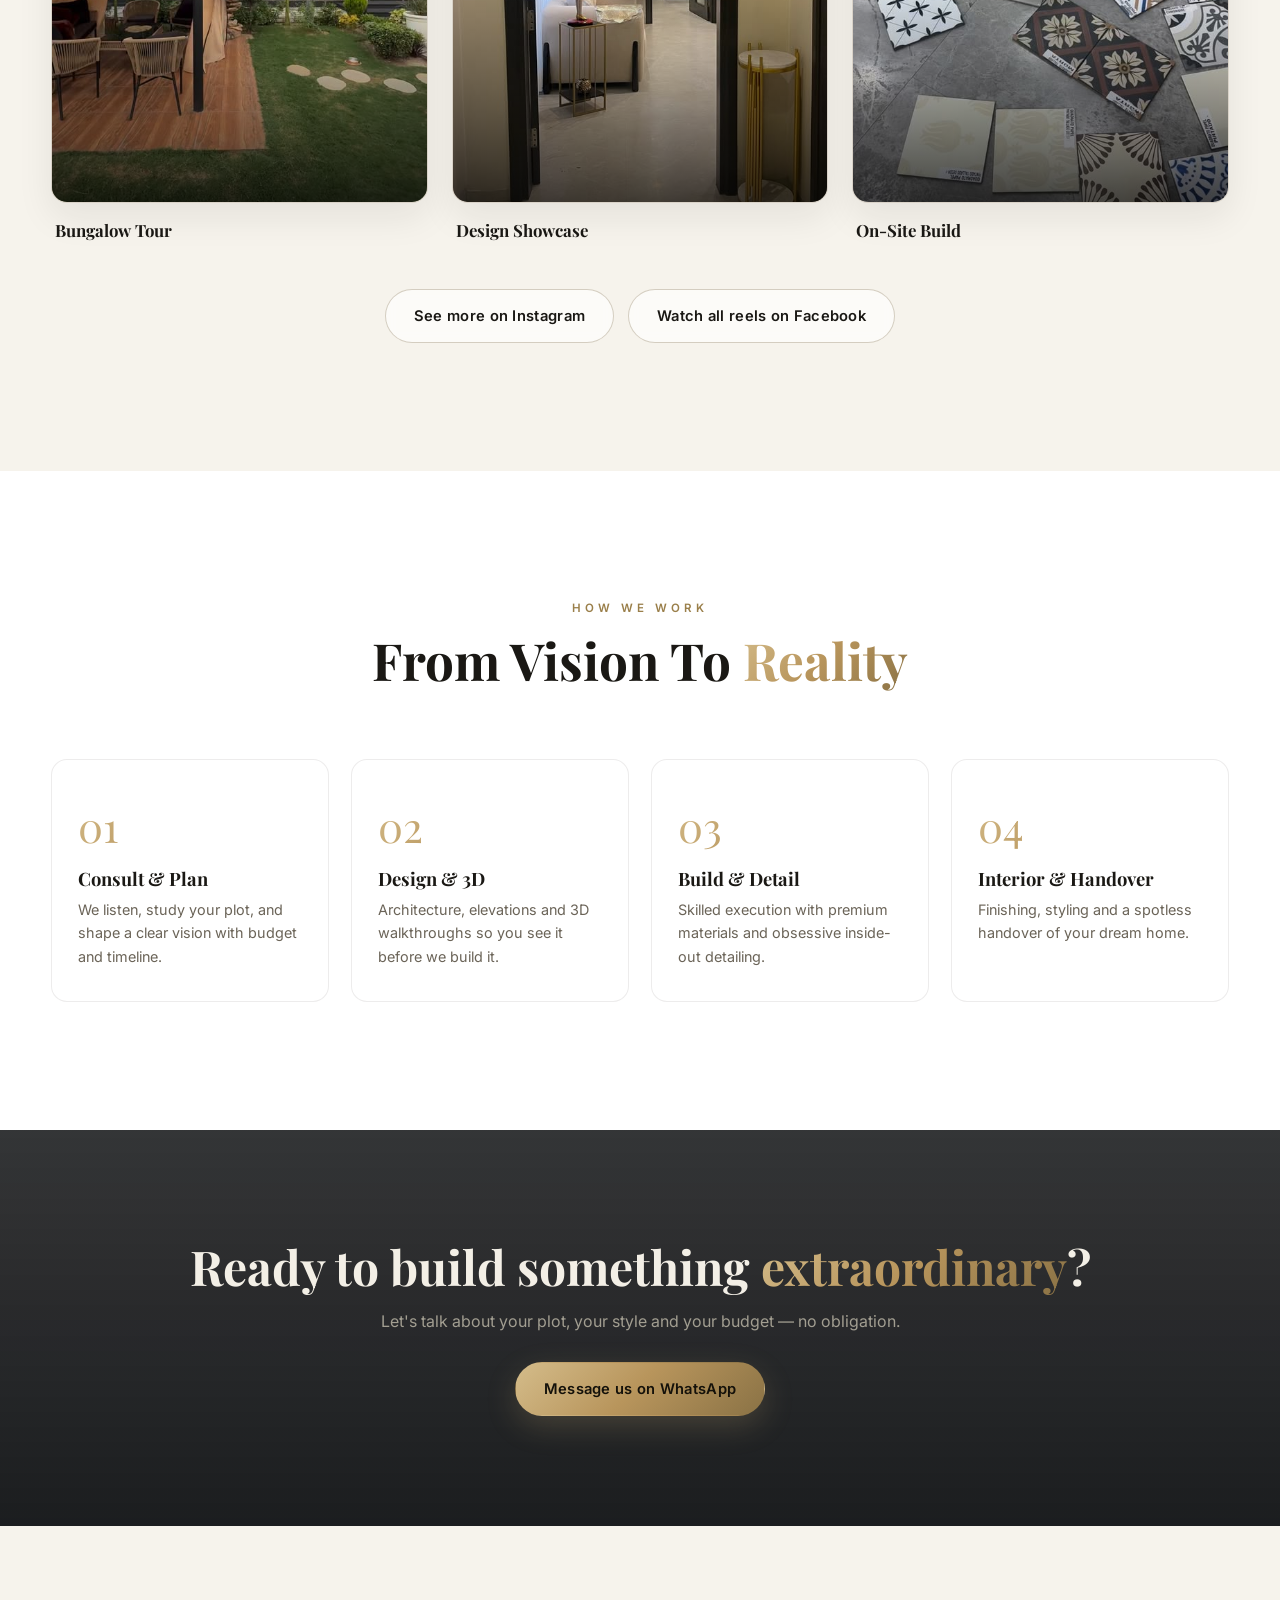
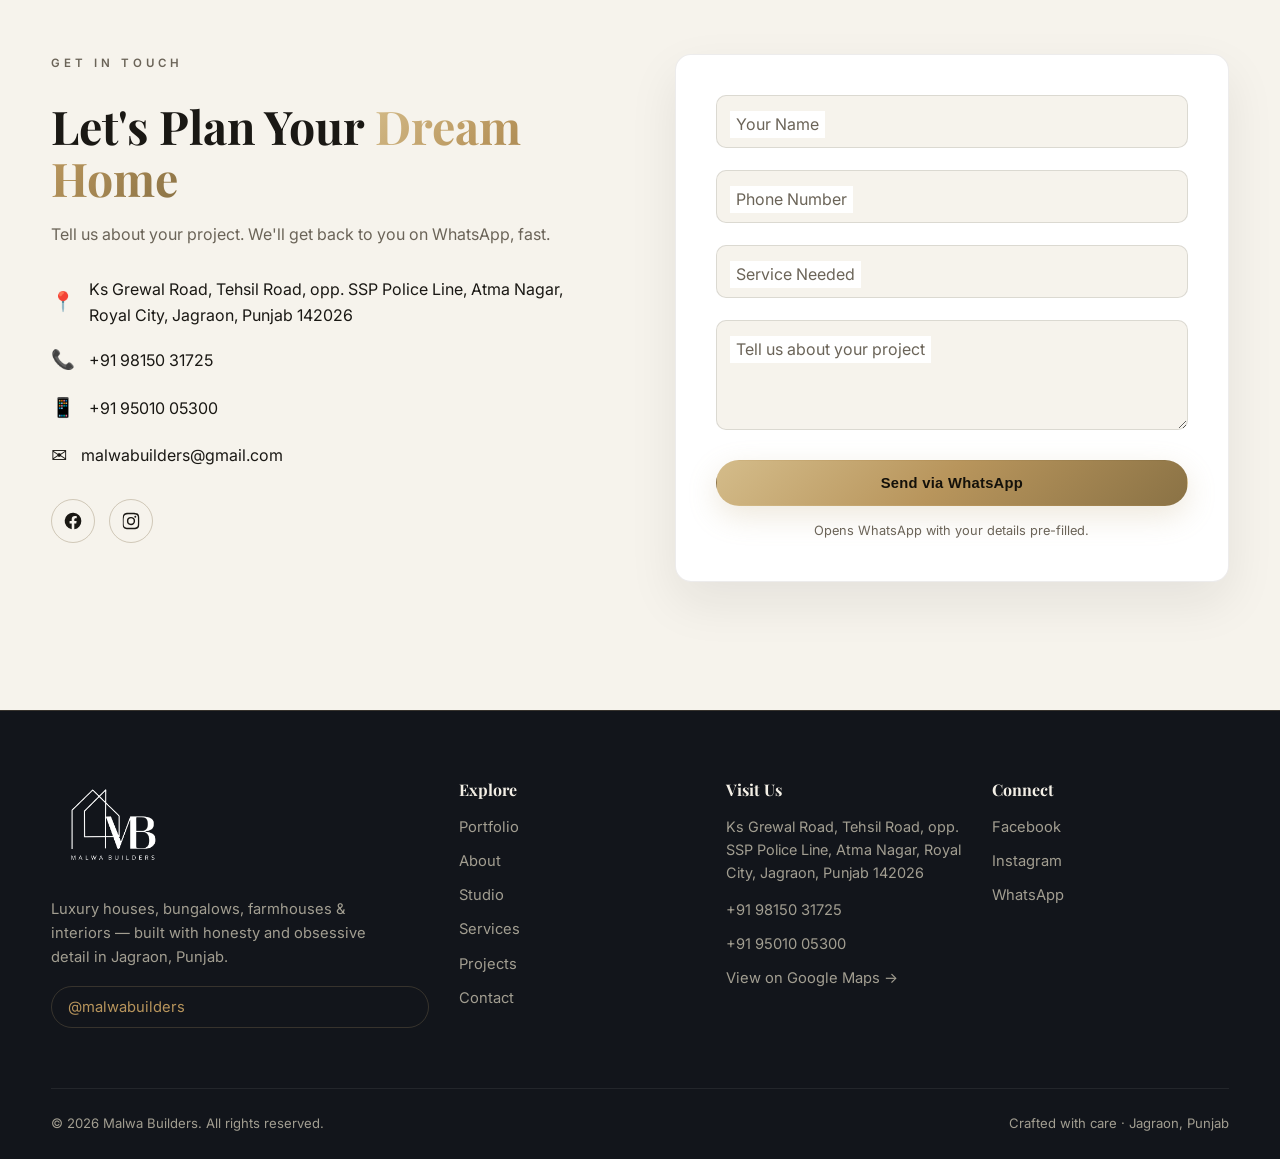
==== commit 13eadda0: "new changes" ====
--- a/index.html
+++ b/index.html
@@ -50,6 +50,7 @@
       </a>
       <nav class="nav-links" id="navLinks">
         <a href="#home">Home</a>
+        <a href="#portfolio">Portfolio</a>
         <a href="#about">About</a>
         <a href="#studio">Studio</a>
         <a href="#services">Services</a>
@@ -86,7 +87,40 @@
         </a>
       </div>
     </div>
-    <a href="#about" class="scroll-cue" aria-label="Scroll down"><span></span></a>
+    <a href="#portfolio" class="scroll-cue" aria-label="Scroll down"><span></span></a>
+  </section>
+
+  <!-- ===== Portfolio — 360 Showroom ===== -->
+  <section class="portfolio section" id="portfolio">
+    <div class="container">
+      <div class="section-head">
+        <p class="eyebrow reveal">Portfolio</p>
+        <h2 class="reveal">Step Inside Our <span class="gold">360°</span> Showroom</h2>
+        <p class="section-lead reveal">
+          Explore a live virtual walkthrough — designed by Malwa Builders.
+          Drag to look around, zoom in, and experience the space as if you were there.
+        </p>
+      </div>
+      <div class="portfolio-frame reveal">
+        <img
+          class="portfolio-poster"
+          src="assets/portfolio/showroom-preview.png"
+          alt="Malwa Builders 360° window showroom preview"
+          width="1600"
+          height="900"
+          loading="lazy"
+          decoding="async"
+        />
+        <iframe
+          src="https://visionforge.co.in/mb041/cortizoshowroom/"
+          title="Malwa Builders 360° Showroom preview"
+          loading="lazy"
+          allowfullscreen
+          allow="vr; xr; accelerometer; gyroscope; autoplay; fullscreen"
+          referrerpolicy="no-referrer-when-downgrade"
+        ></iframe>
+      </div>
+    </div>
   </section>
 
   <!-- ===== About ===== -->
@@ -803,6 +837,7 @@
       </div>
       <div>
         <h4>Explore</h4>
+        <a href="#portfolio">Portfolio</a>
         <a href="#about">About</a>
         <a href="#studio">Studio</a>
         <a href="#services">Services</a>
--- a/css/style.css
+++ b/css/style.css
@@ -250,6 +250,122 @@
 .about-list li { position: relative; padding-left: 30px; color: var(--ink); }
 .about-list li::before { content: "✓"; position: absolute; left: 0; color: var(--gold); font-weight: 700; }
 
+/* ===== Portfolio — 360 showroom ===== */
+.portfolio {
+  background:
+    radial-gradient(900px 420px at 15% 0%, rgba(185, 160, 110, 0.14), transparent 55%),
+    radial-gradient(700px 360px at 90% 100%, rgba(109, 86, 48, 0.08), transparent 50%),
+    var(--bg-2);
+  border-bottom: 1px solid var(--line);
+}
+.portfolio-frame {
+  position: relative;
+  width: 100%;
+  aspect-ratio: 16 / 9;
+  min-height: min(72vh, 640px);
+  border-radius: var(--radius);
+  overflow: hidden;
+  background: #0a0a0a;
+  box-shadow: var(--shadow), 0 0 0 1px var(--line);
+}
+.portfolio-poster {
+  position: absolute;
+  inset: 0;
+  width: 100%;
+  height: 100%;
+  object-fit: cover;
+  z-index: 0;
+}
+.portfolio-frame iframe {
+  position: absolute;
+  inset: 0;
+  width: 100%;
+  height: 100%;
+  border: 0;
+  display: block;
+  z-index: 1;
+  background: transparent;
+}
+/* ===== Full-screen Portfolio page (portfolio.html) ===== */
+.portfolio-page {
+  background: #0a0a0a;
+  color: #f3efe6;
+  min-height: 100vh;
+  overflow: hidden;
+}
+.portfolio-bar {
+  position: fixed;
+  top: 0; left: 0; right: 0;
+  z-index: 20;
+  display: flex;
+  align-items: center;
+  justify-content: space-between;
+  gap: 16px;
+  padding: 10px clamp(14px, 3vw, 28px);
+  background: rgba(18, 21, 27, 0.92);
+  backdrop-filter: blur(10px);
+  border-bottom: 1px solid rgba(185, 160, 110, 0.22);
+}
+.portfolio-brand img {
+  height: 46px;
+  width: auto;
+  display: block;
+}
+.portfolio-bar-title {
+  font-size: 0.78rem;
+  letter-spacing: 2.5px;
+  text-transform: uppercase;
+  color: #b8955c;
+  font-weight: 600;
+}
+.portfolio-back {
+  font-size: 0.86rem;
+  font-weight: 600;
+  color: #f3efe6;
+  padding: 8px 14px;
+  border: 1px solid rgba(185, 160, 110, 0.35);
+  border-radius: 999px;
+  transition: background .25s, border-color .25s, color .25s;
+}
+.portfolio-back:hover {
+  color: #14110a;
+  background: linear-gradient(135deg, #d4bc8a 0%, #b8955c 48%, #8a7245 100%);
+  border-color: transparent;
+}
+.portfolio-stage {
+  position: fixed;
+  inset: 0;
+  padding-top: 66px;
+}
+.portfolio-stage iframe {
+  width: 100%;
+  height: 100%;
+  border: 0;
+  display: block;
+  background: #0a0a0a;
+}
+.portfolio-credit {
+  position: fixed;
+  top: 78px;
+  right: 16px;
+  z-index: 21;
+  padding: 8px 12px;
+  border-radius: 10px;
+  font-size: 0.68rem;
+  font-weight: 600;
+  letter-spacing: 1.2px;
+  text-transform: uppercase;
+  color: #f3efe6;
+  background: rgba(18, 21, 27, 0.78);
+  border: 1px solid rgba(185, 160, 110, 0.28);
+}
+@media (max-width: 720px) {
+  .portfolio-bar-title { display: none; }
+  .portfolio-brand img { height: 40px; }
+  .portfolio-stage { padding-top: 60px; }
+  .portfolio-credit { top: 70px; right: 10px; font-size: 0.62rem; }
+}
+
 /* ===== Section colour grading (light page rhythm) ===== */
 .about { background: var(--bg-3); }
 .services { background: var(--bg); }
@@ -826,6 +942,10 @@
 @media (max-width: 720px) {
   /* Collides with the hero buttons on short phones, and scrolling is obvious on touch */
   .scroll-cue { display: none; }
+  .portfolio-frame {
+    aspect-ratio: 3 / 4;
+    min-height: min(70vh, 520px);
+  }
   .cards, .timeline, .footer-grid { grid-template-columns: 1fr; }
   .reels { grid-template-columns: repeat(2, 1fr); gap: 14px; }
   .pgrid { grid-template-columns: 1fr; grid-auto-rows: 210px; gap: 0; }
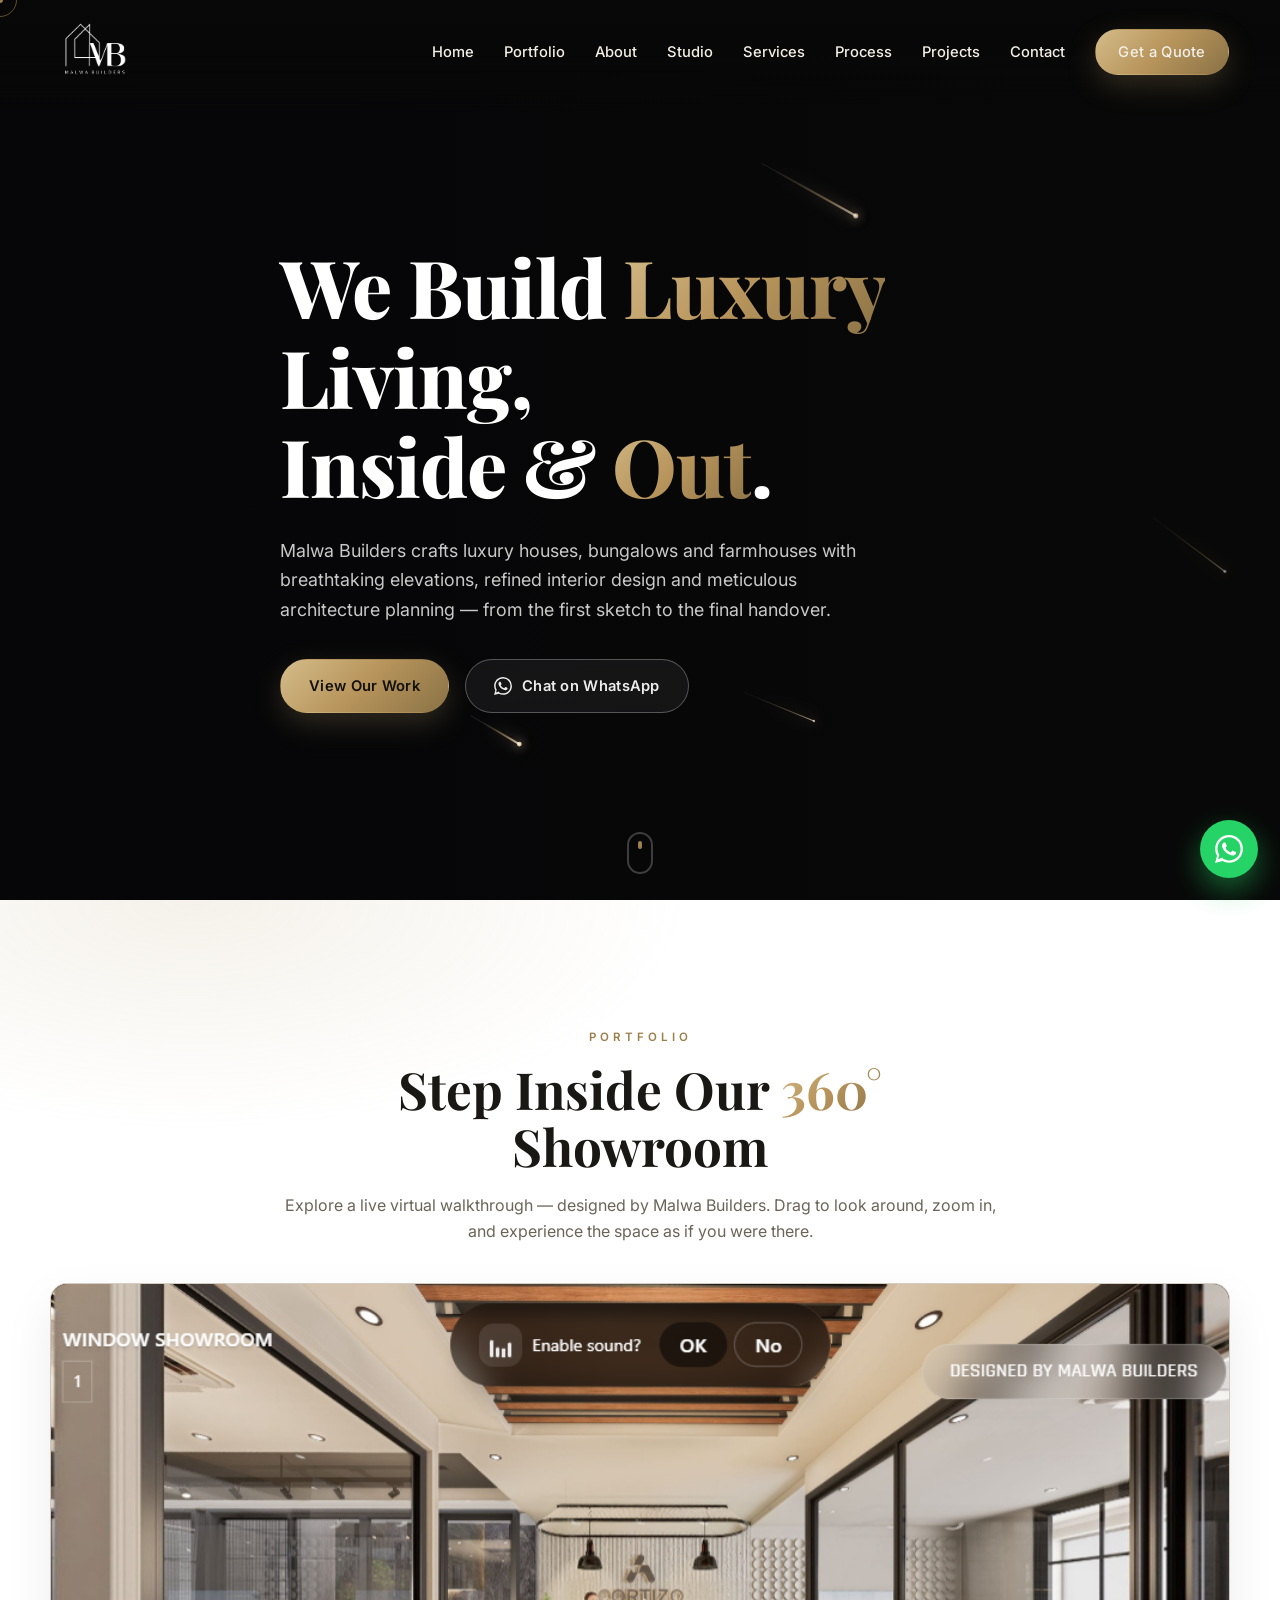
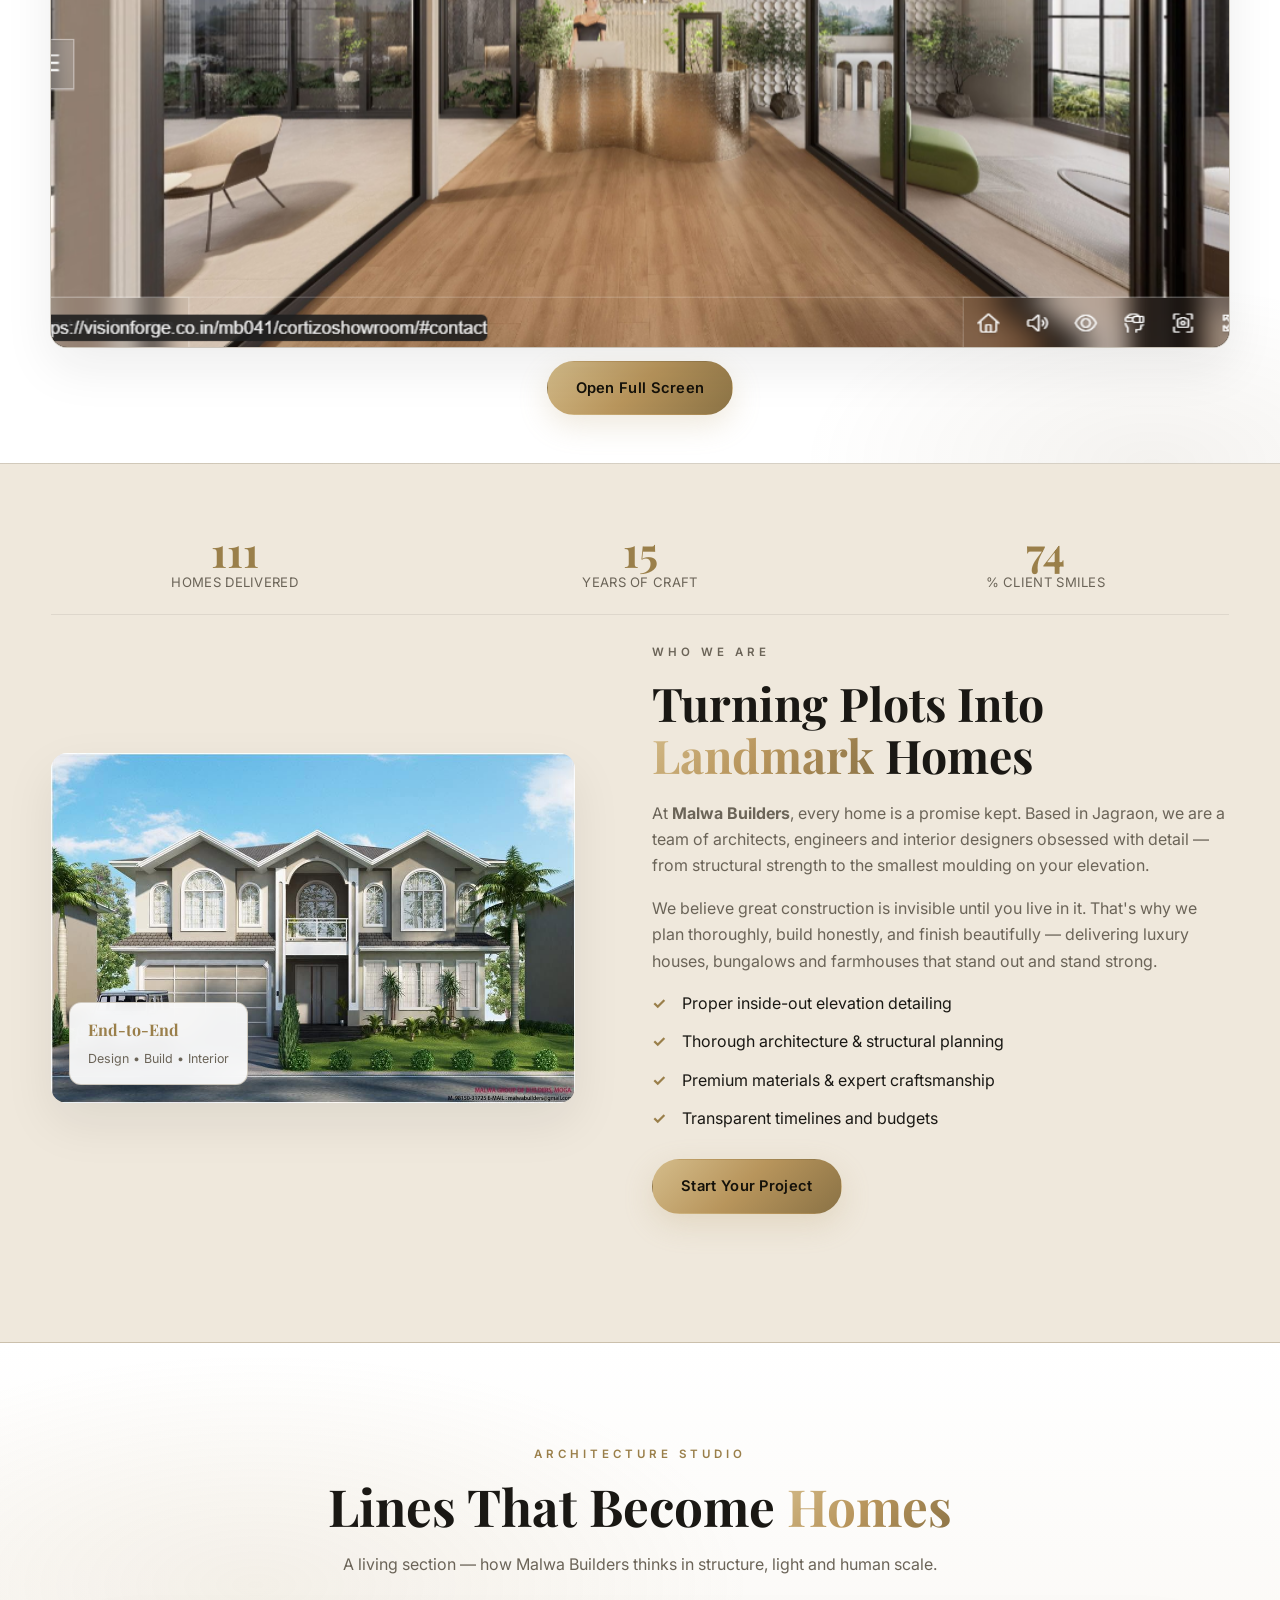
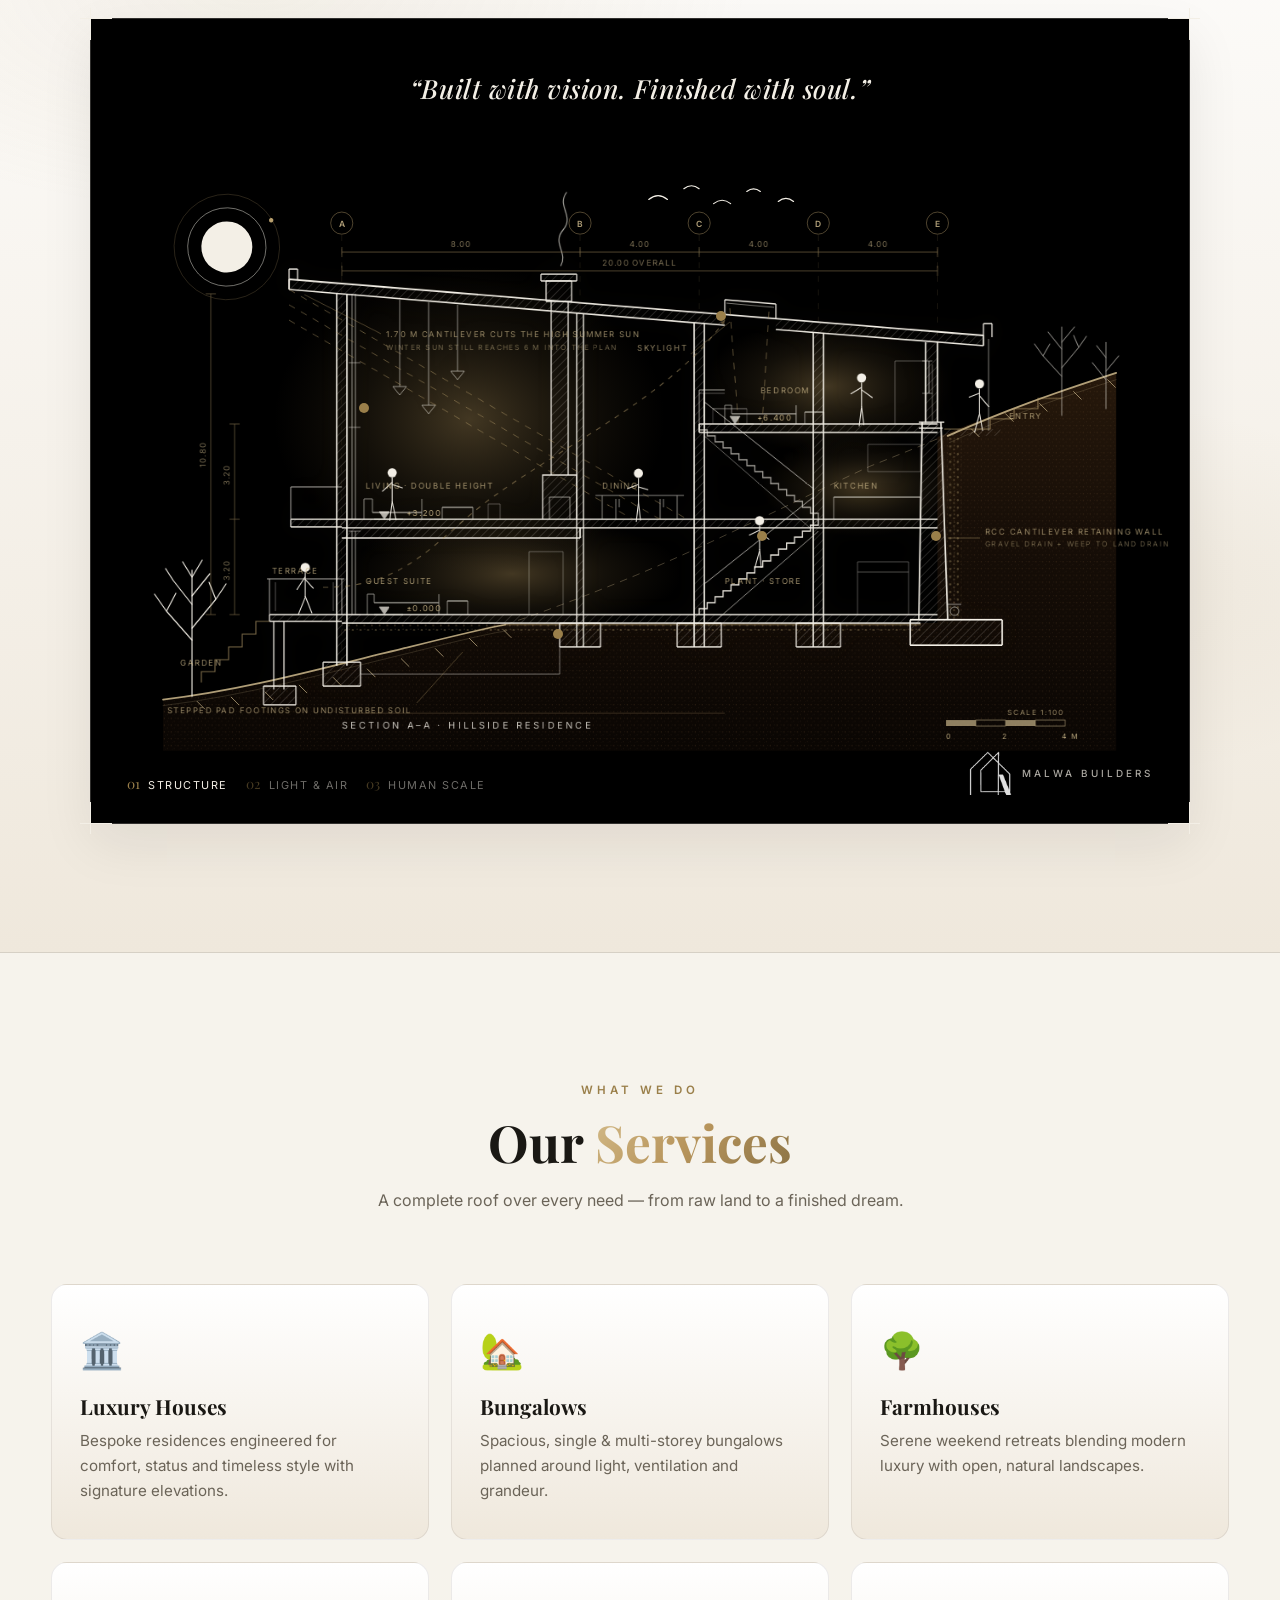
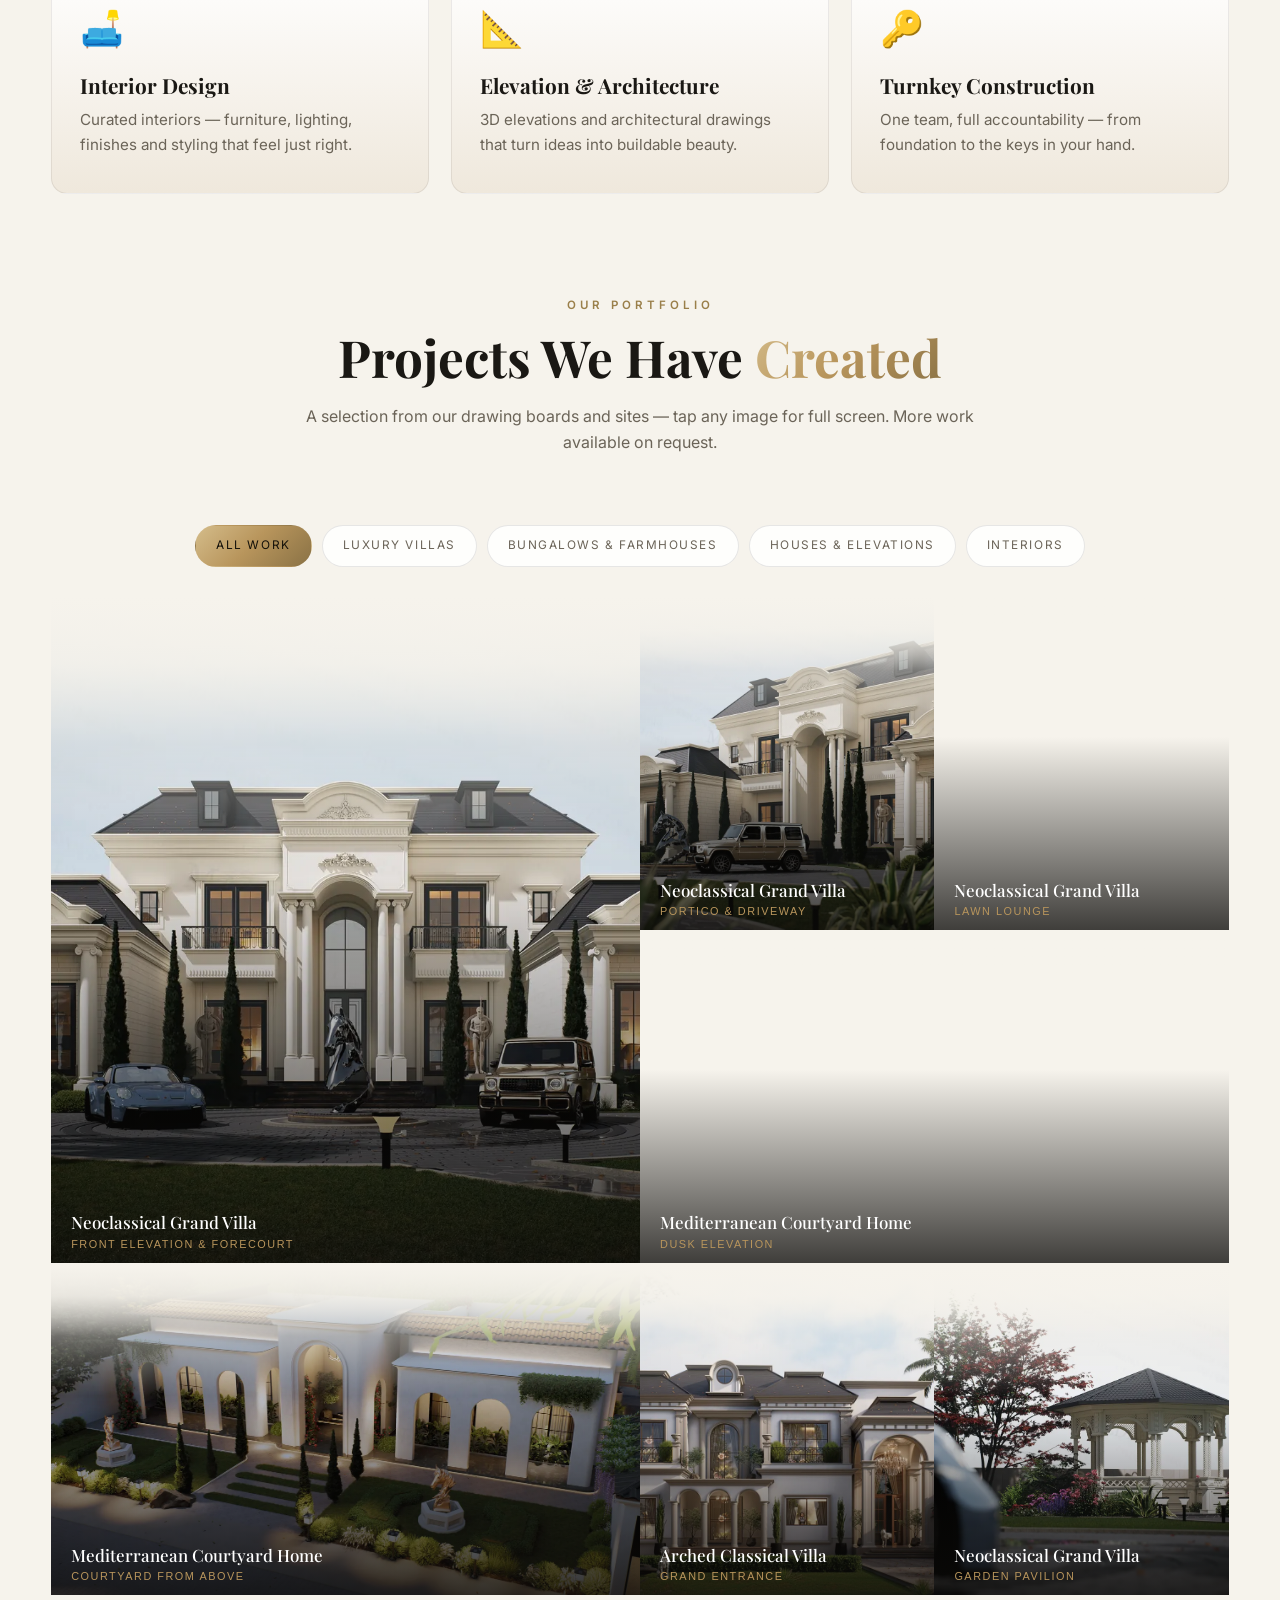
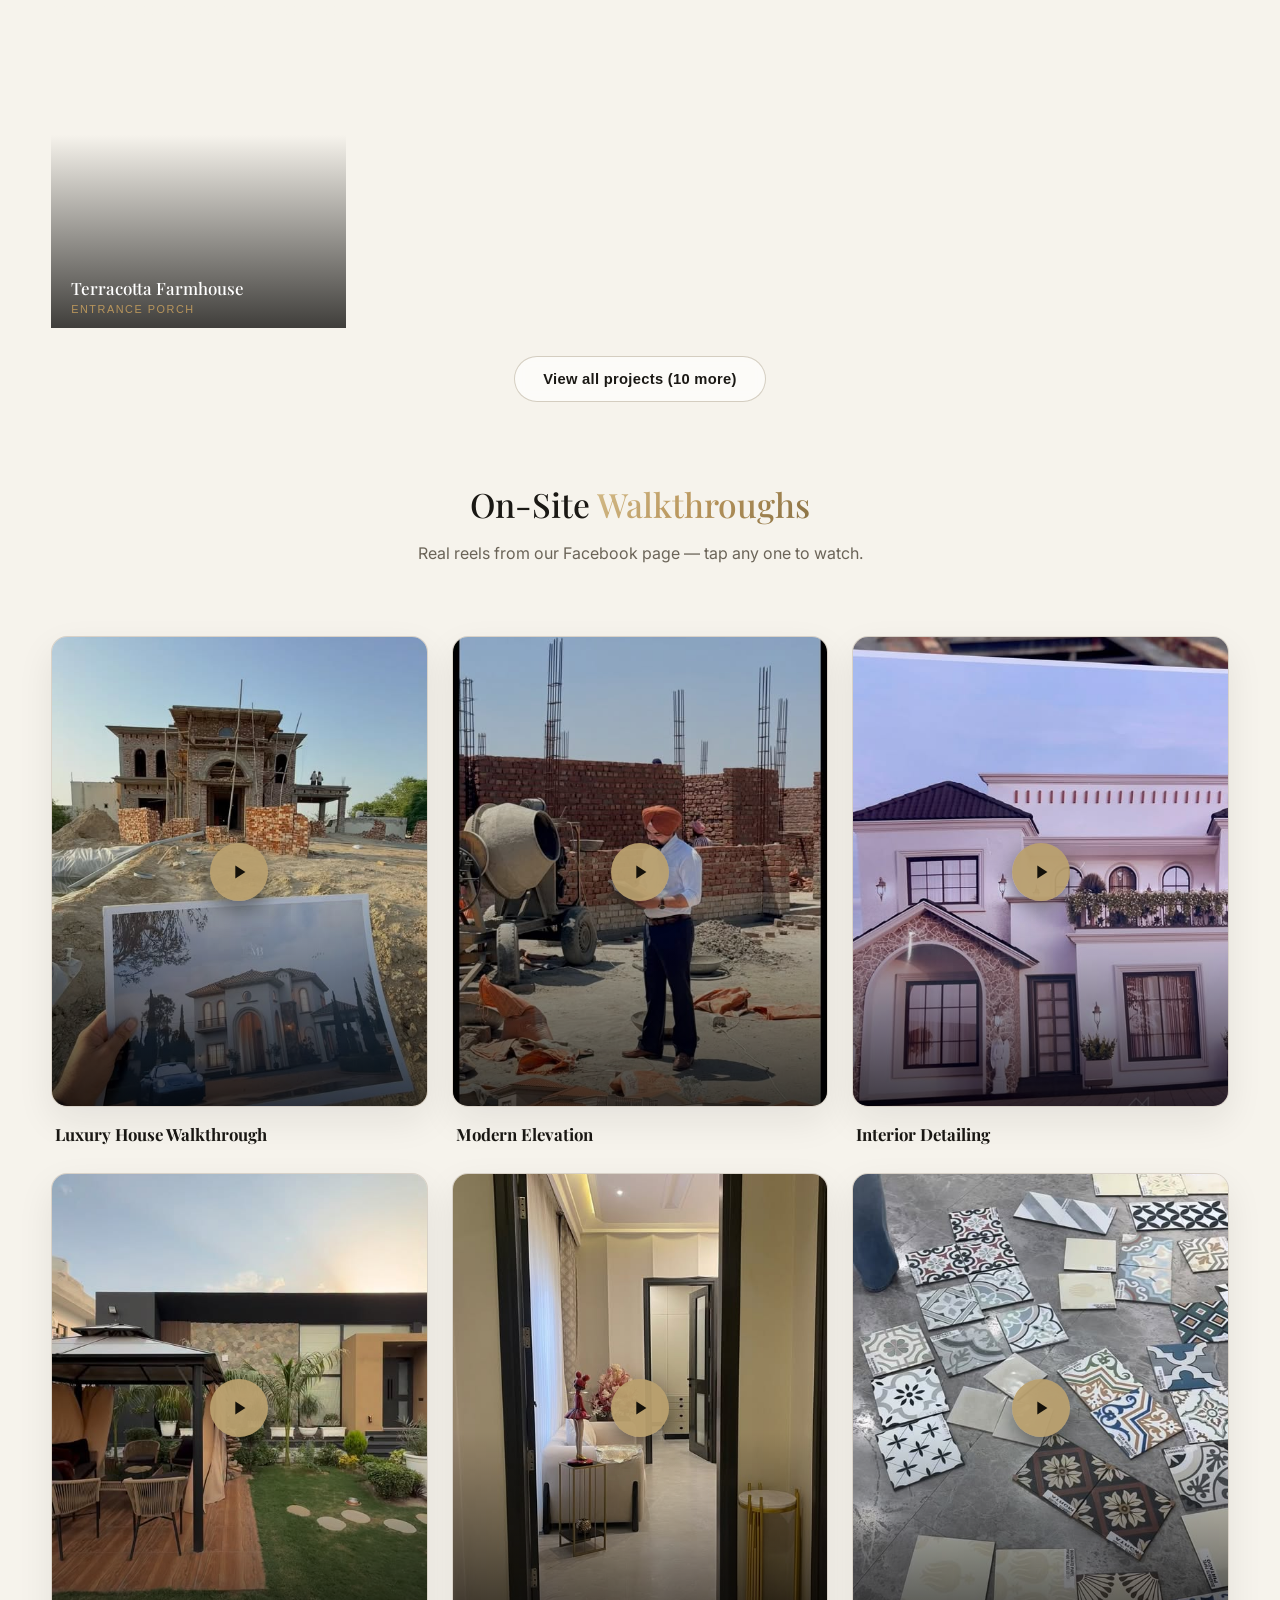
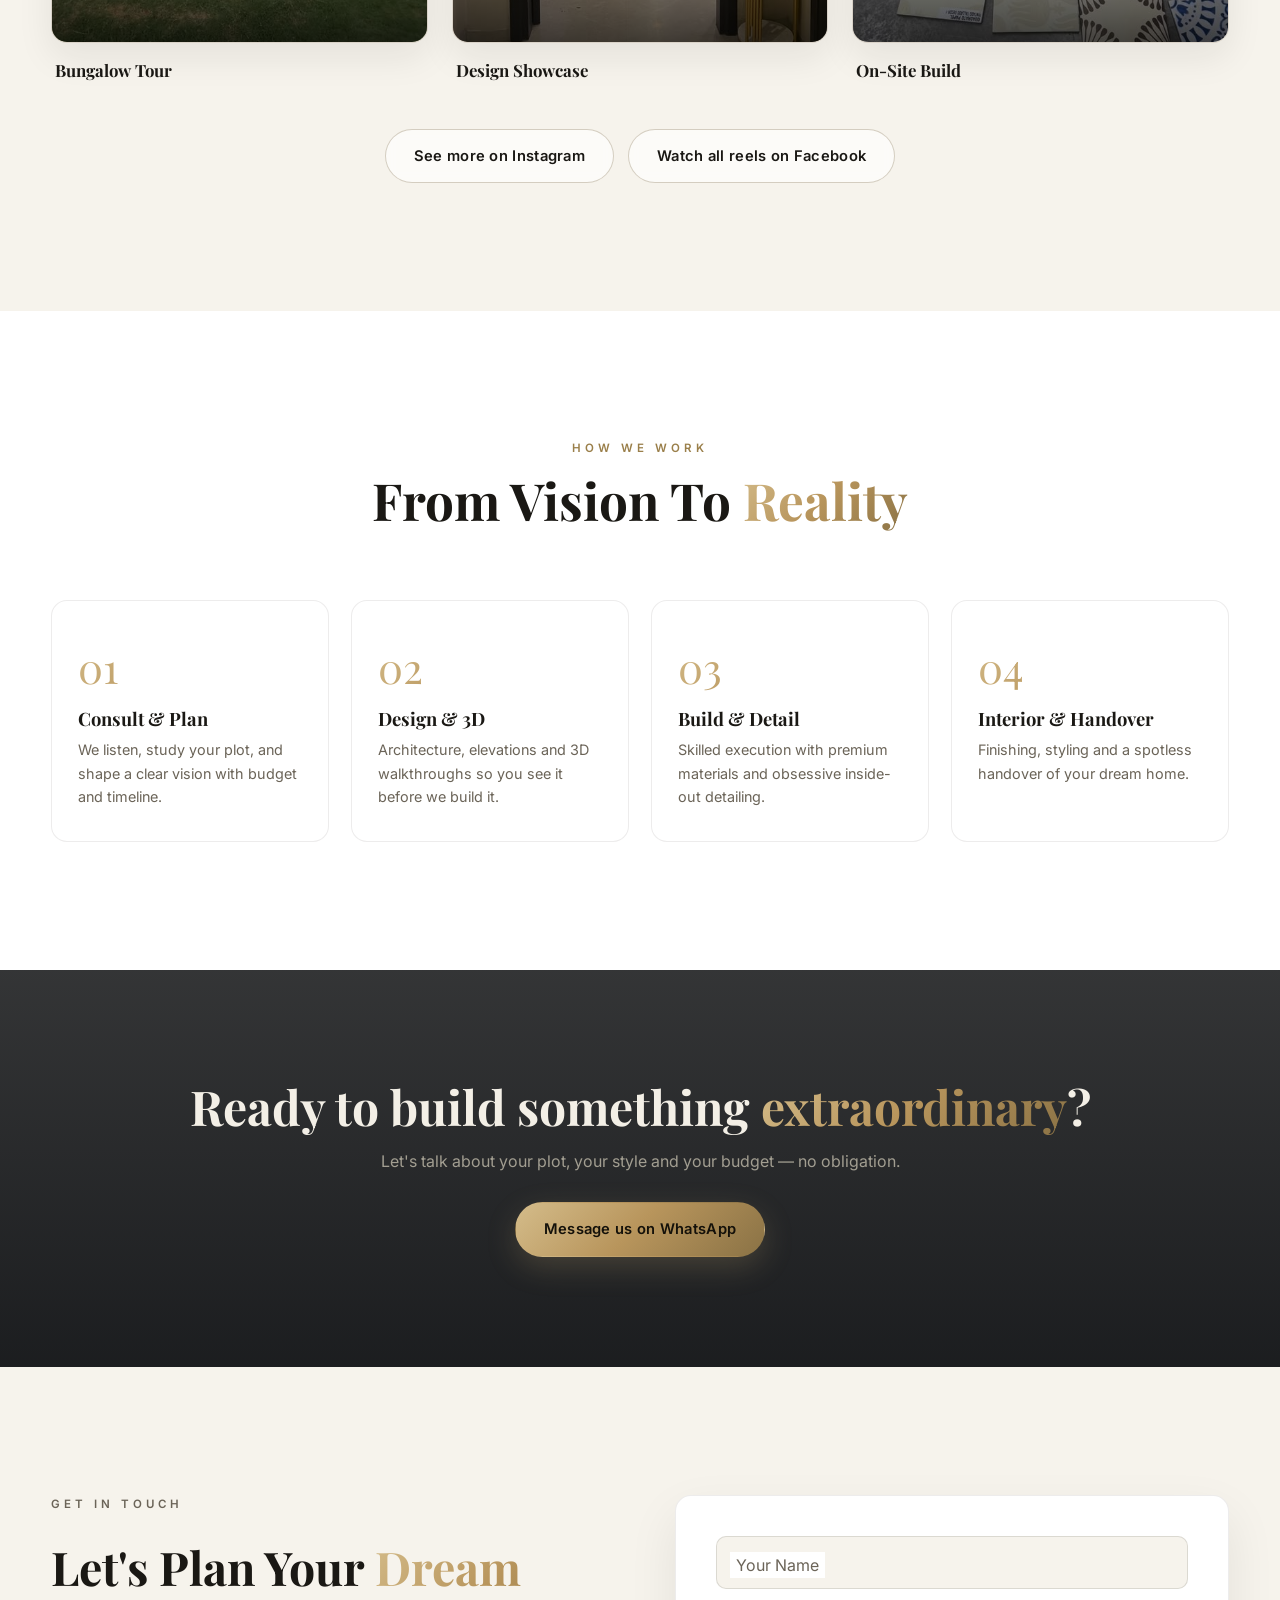
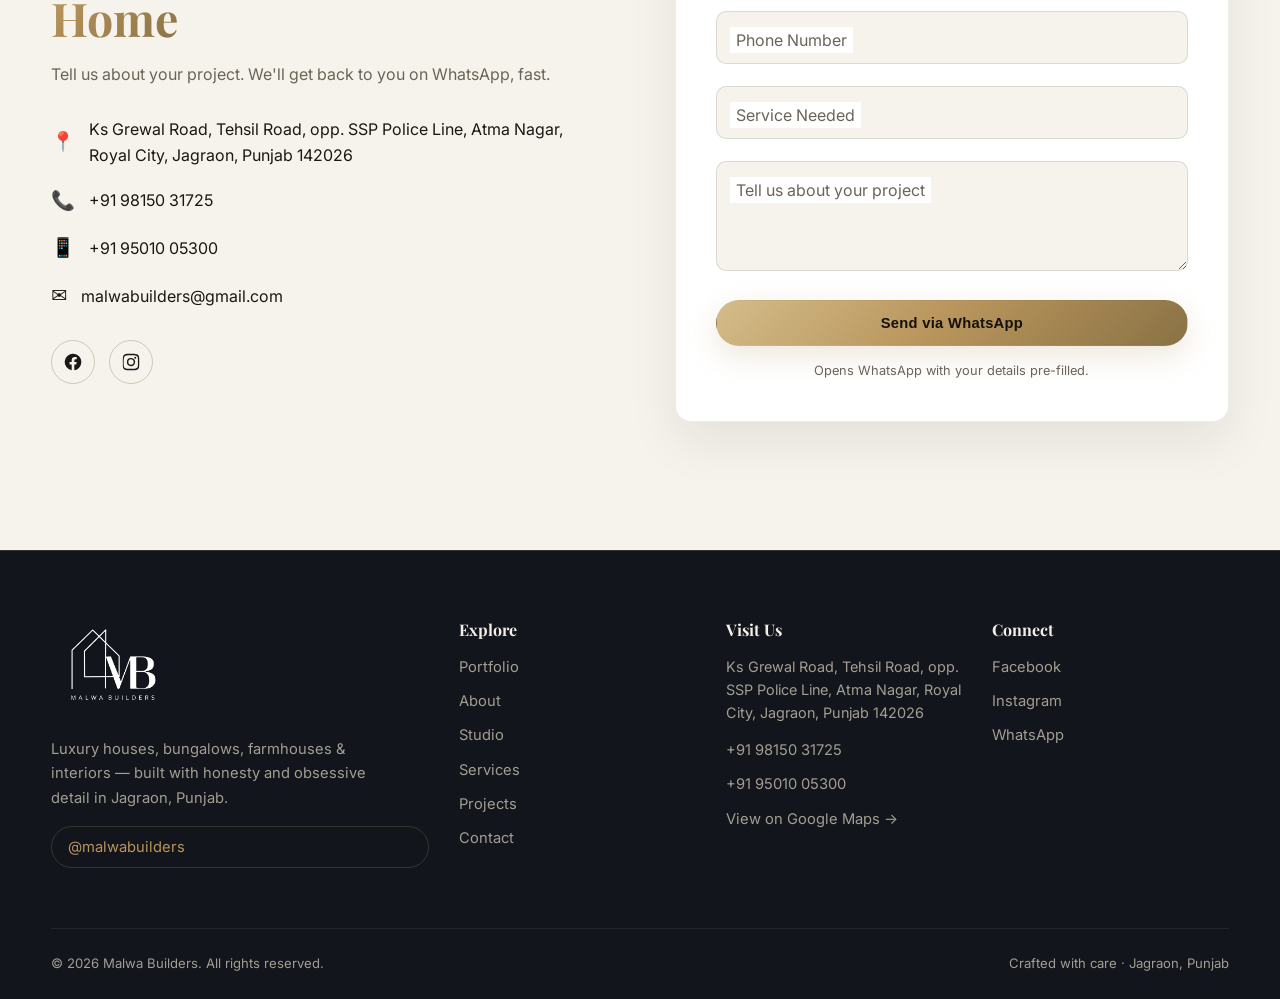
==== commit 267d3e1b: "new changes" ====
--- a/index.html
+++ b/index.html
@@ -119,6 +119,9 @@
           allow="vr; xr; accelerometer; gyroscope; autoplay; fullscreen"
           referrerpolicy="no-referrer-when-downgrade"
         ></iframe>
+      </div>
+      <div class="portfolio-actions reveal">
+        <a href="portfolio.html" class="btn btn-gold">Open Full Screen</a>
       </div>
     </div>
   </section>
--- a/css/style.css
+++ b/css/style.css
@@ -208,8 +208,8 @@
   grid-template-columns: repeat(3, 1fr);
   gap: clamp(8px, 3vw, 40px);
   text-align: center;
-  margin-bottom: clamp(40px, 6vw, 64px);
-  padding-bottom: clamp(28px, 4vw, 40px);
+  margin-bottom: clamp(18px, 3vw, 28px);
+  padding-bottom: clamp(14px, 2.2vw, 22px);
   border-bottom: 1px solid rgba(26, 24, 20, 0.08);
 }
 .about-stats strong {
@@ -257,6 +257,13 @@
     radial-gradient(700px 360px at 90% 100%, rgba(109, 86, 48, 0.08), transparent 50%),
     var(--bg-2);
   border-bottom: 1px solid var(--line);
+  padding-bottom: clamp(28px, 4vw, 48px);
+}
+.portfolio .section-head {
+  margin-bottom: clamp(24px, 3.5vw, 40px);
+}
+.about.section {
+  padding-top: clamp(36px, 5vw, 64px);
 }
 .portfolio-frame {
   position: relative;
@@ -285,6 +292,11 @@
   display: block;
   z-index: 1;
   background: transparent;
+}
+.portfolio-actions {
+  margin-top: 14px;
+  display: flex;
+  justify-content: center;
 }
 /* ===== Full-screen Portfolio page (portfolio.html) ===== */
 .portfolio-page {
@@ -344,26 +356,10 @@
   display: block;
   background: #0a0a0a;
 }
-.portfolio-credit {
-  position: fixed;
-  top: 78px;
-  right: 16px;
-  z-index: 21;
-  padding: 8px 12px;
-  border-radius: 10px;
-  font-size: 0.68rem;
-  font-weight: 600;
-  letter-spacing: 1.2px;
-  text-transform: uppercase;
-  color: #f3efe6;
-  background: rgba(18, 21, 27, 0.78);
-  border: 1px solid rgba(185, 160, 110, 0.28);
-}
 @media (max-width: 720px) {
   .portfolio-bar-title { display: none; }
   .portfolio-brand img { height: 40px; }
   .portfolio-stage { padding-top: 60px; }
-  .portfolio-credit { top: 70px; right: 10px; font-size: 0.62rem; }
 }
 
 /* ===== Section colour grading (light page rhythm) ===== */
